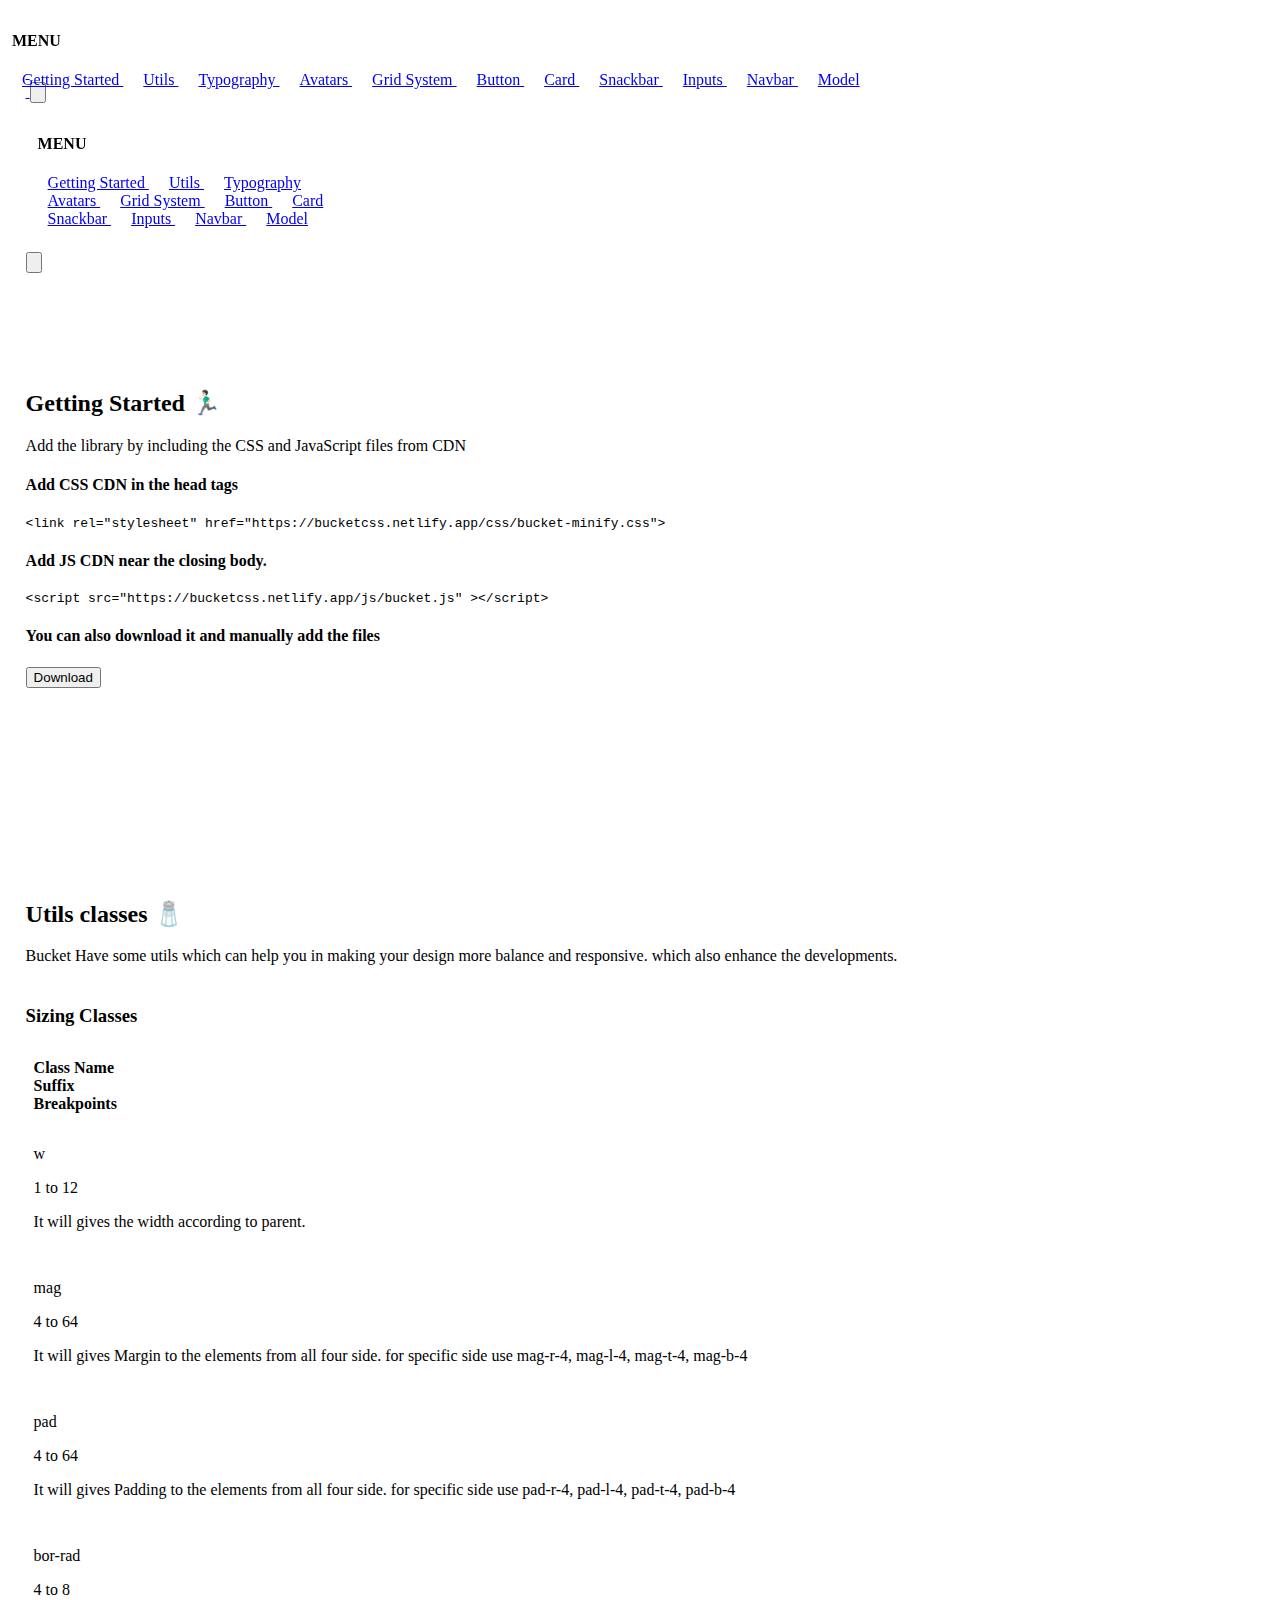
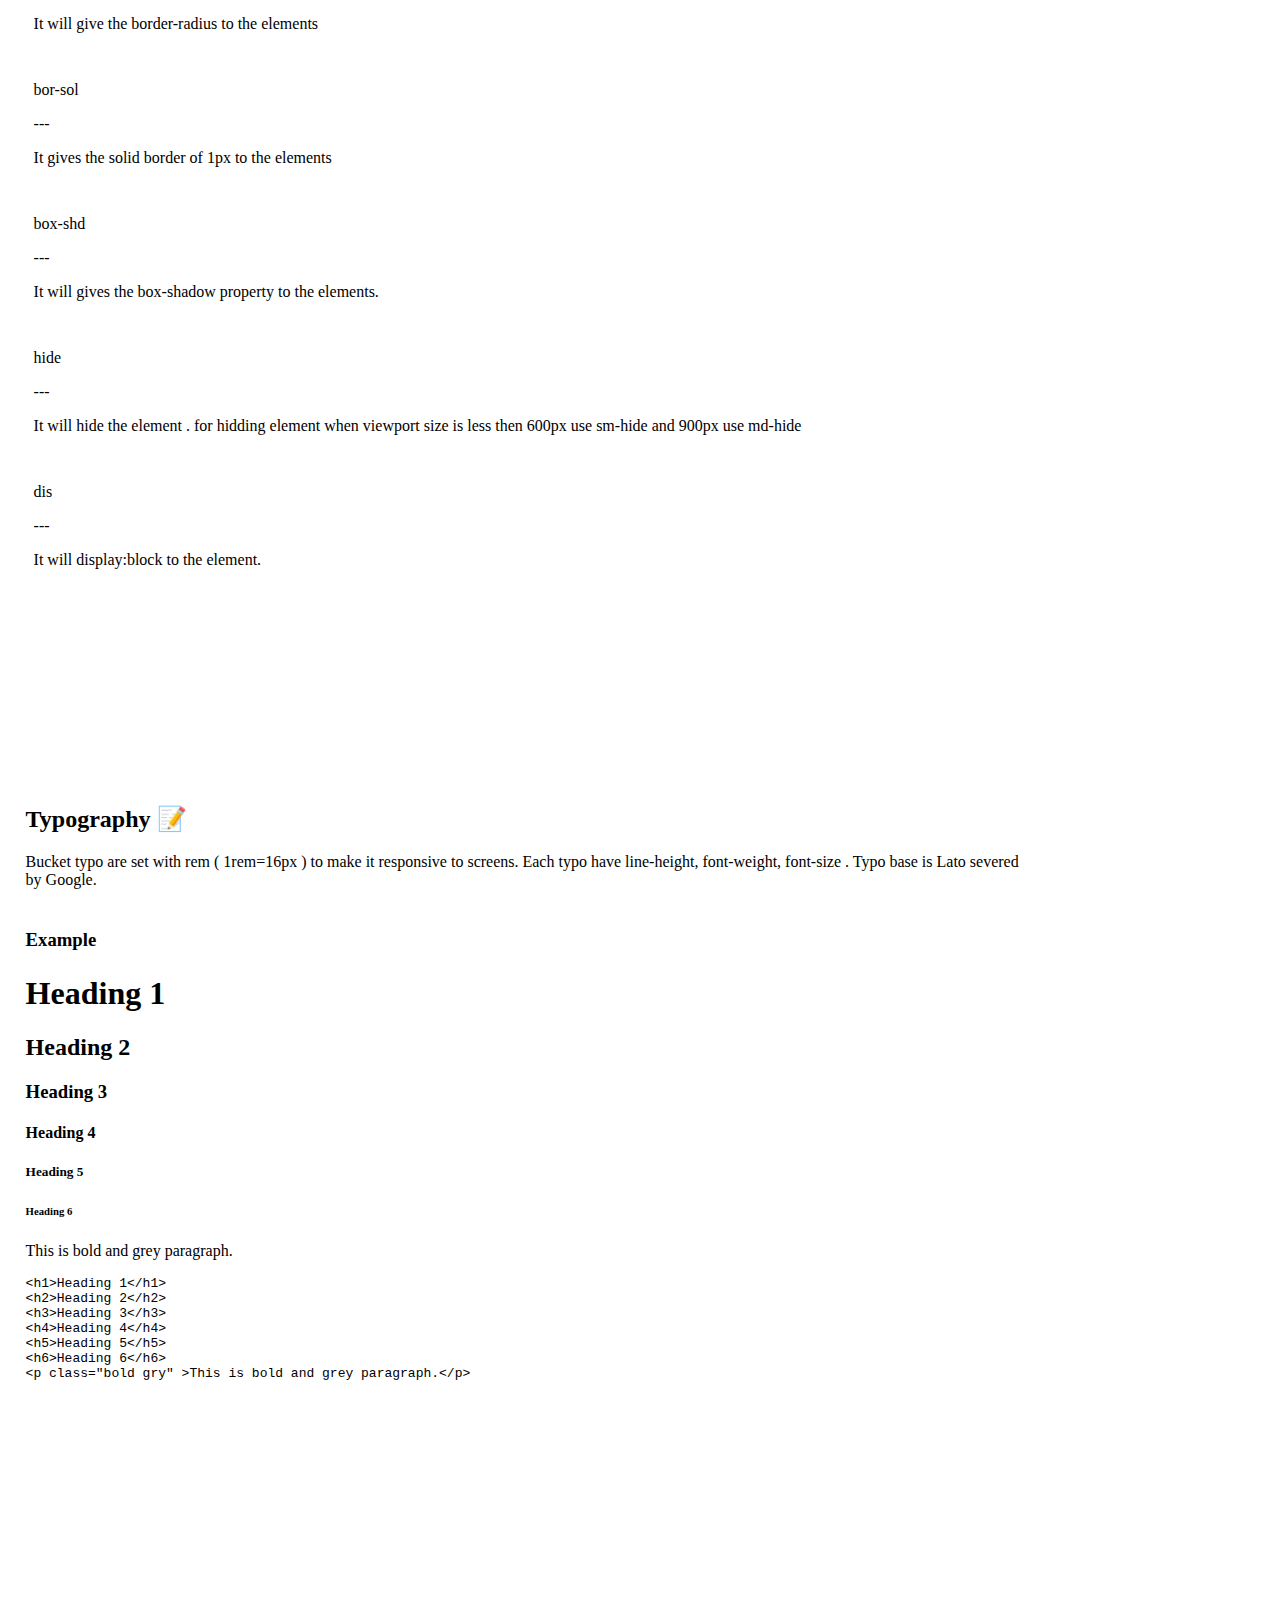
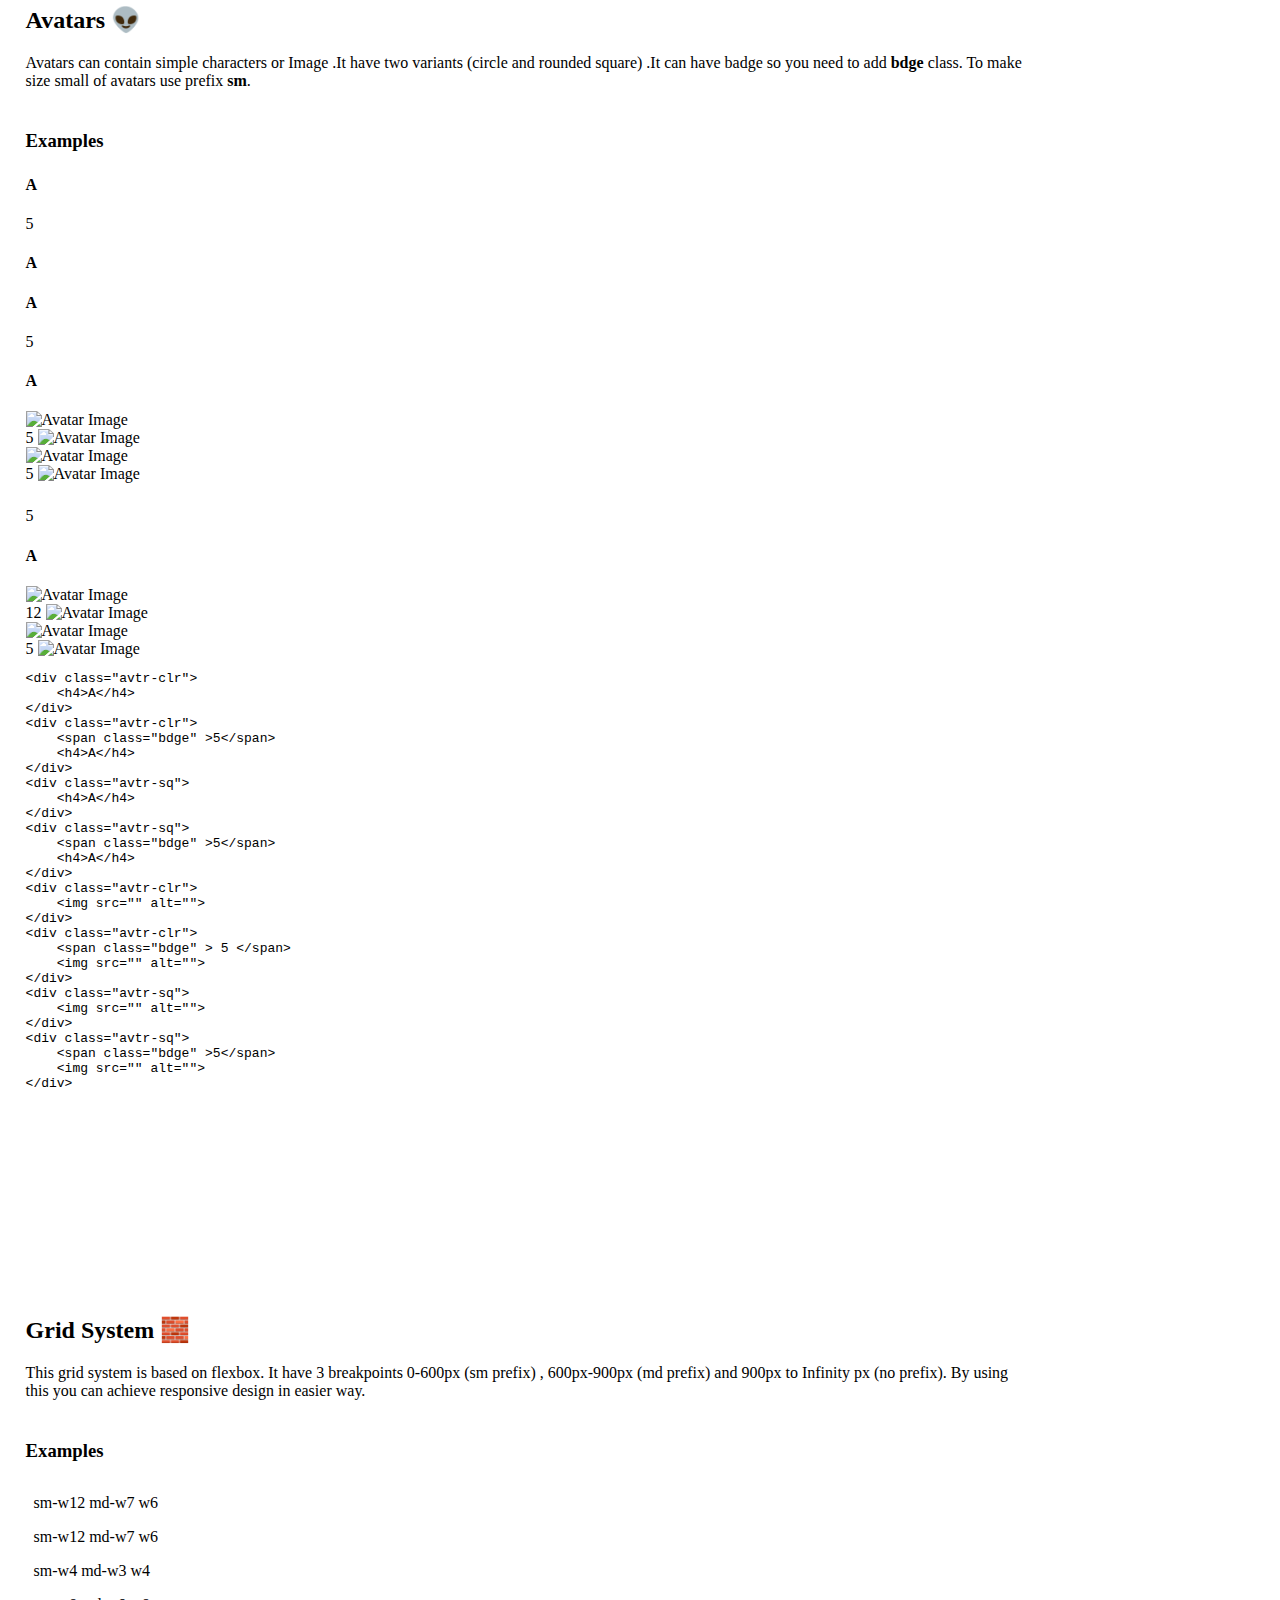
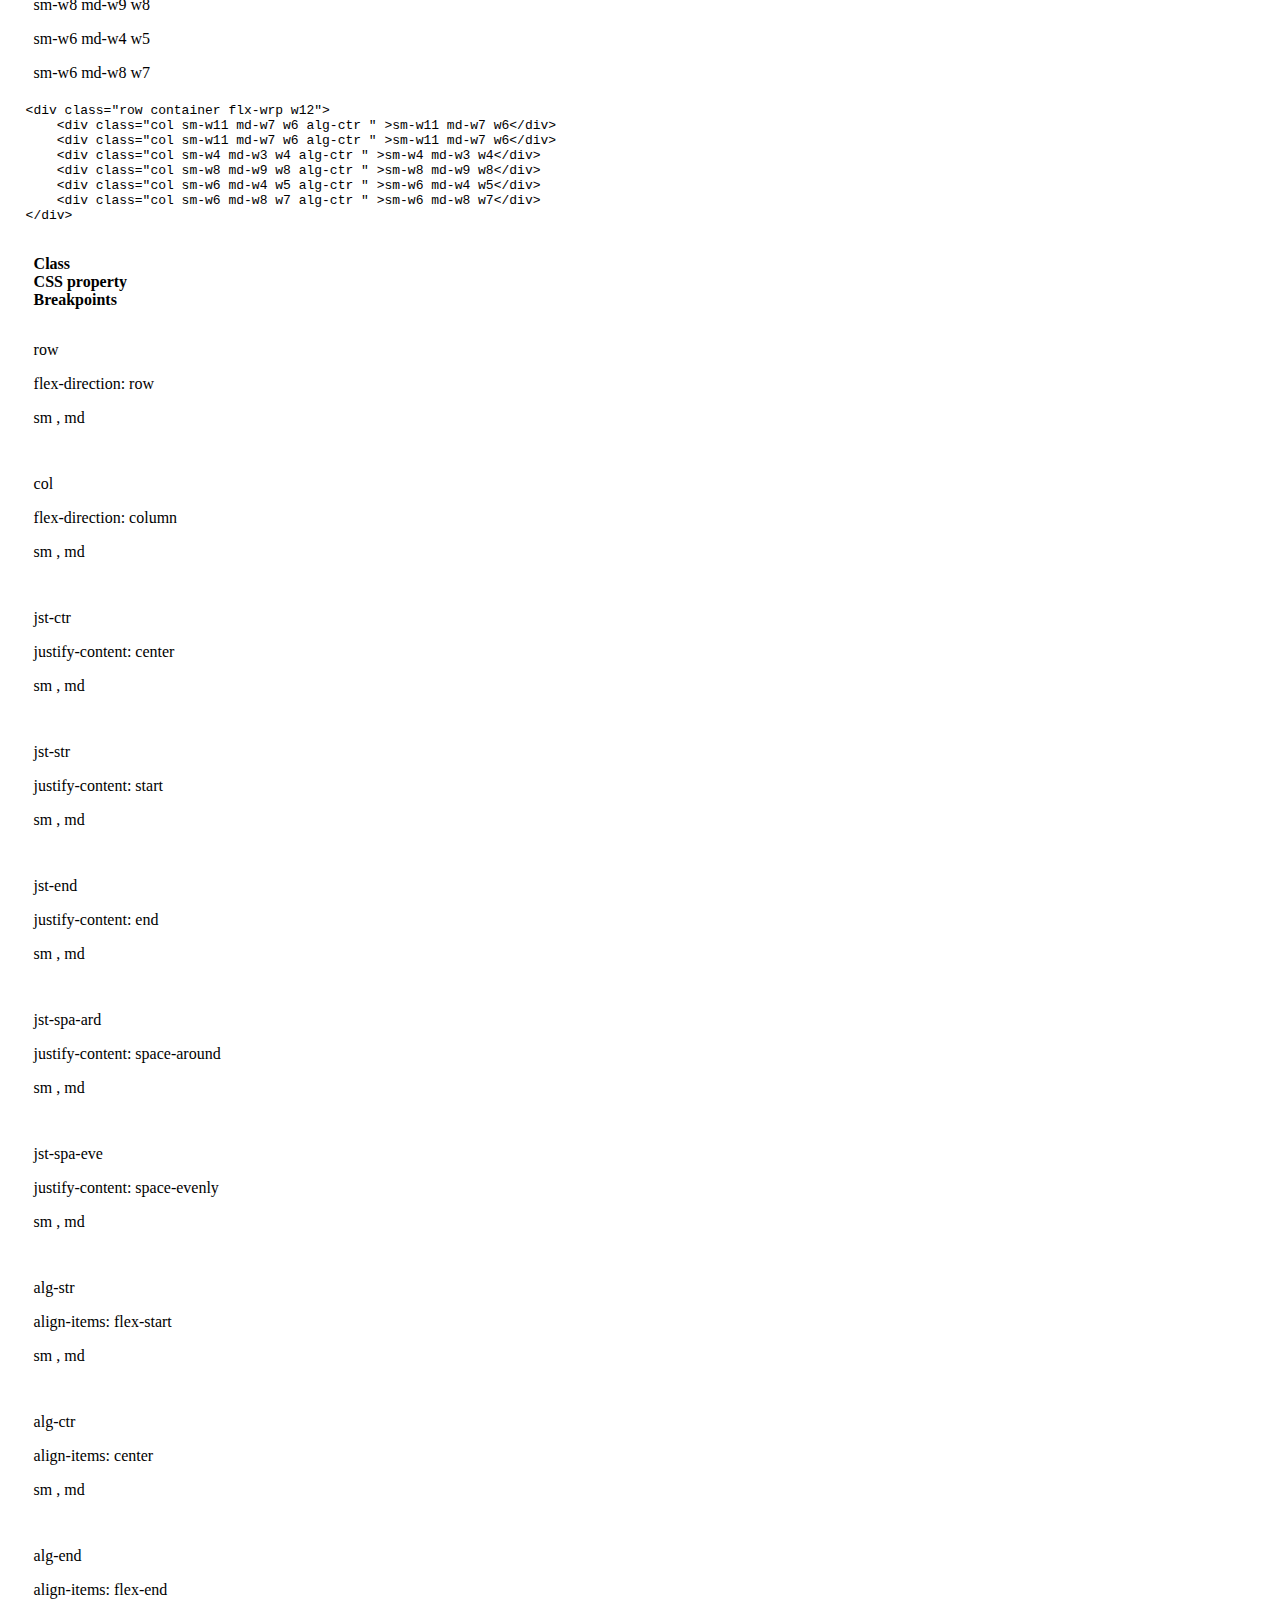
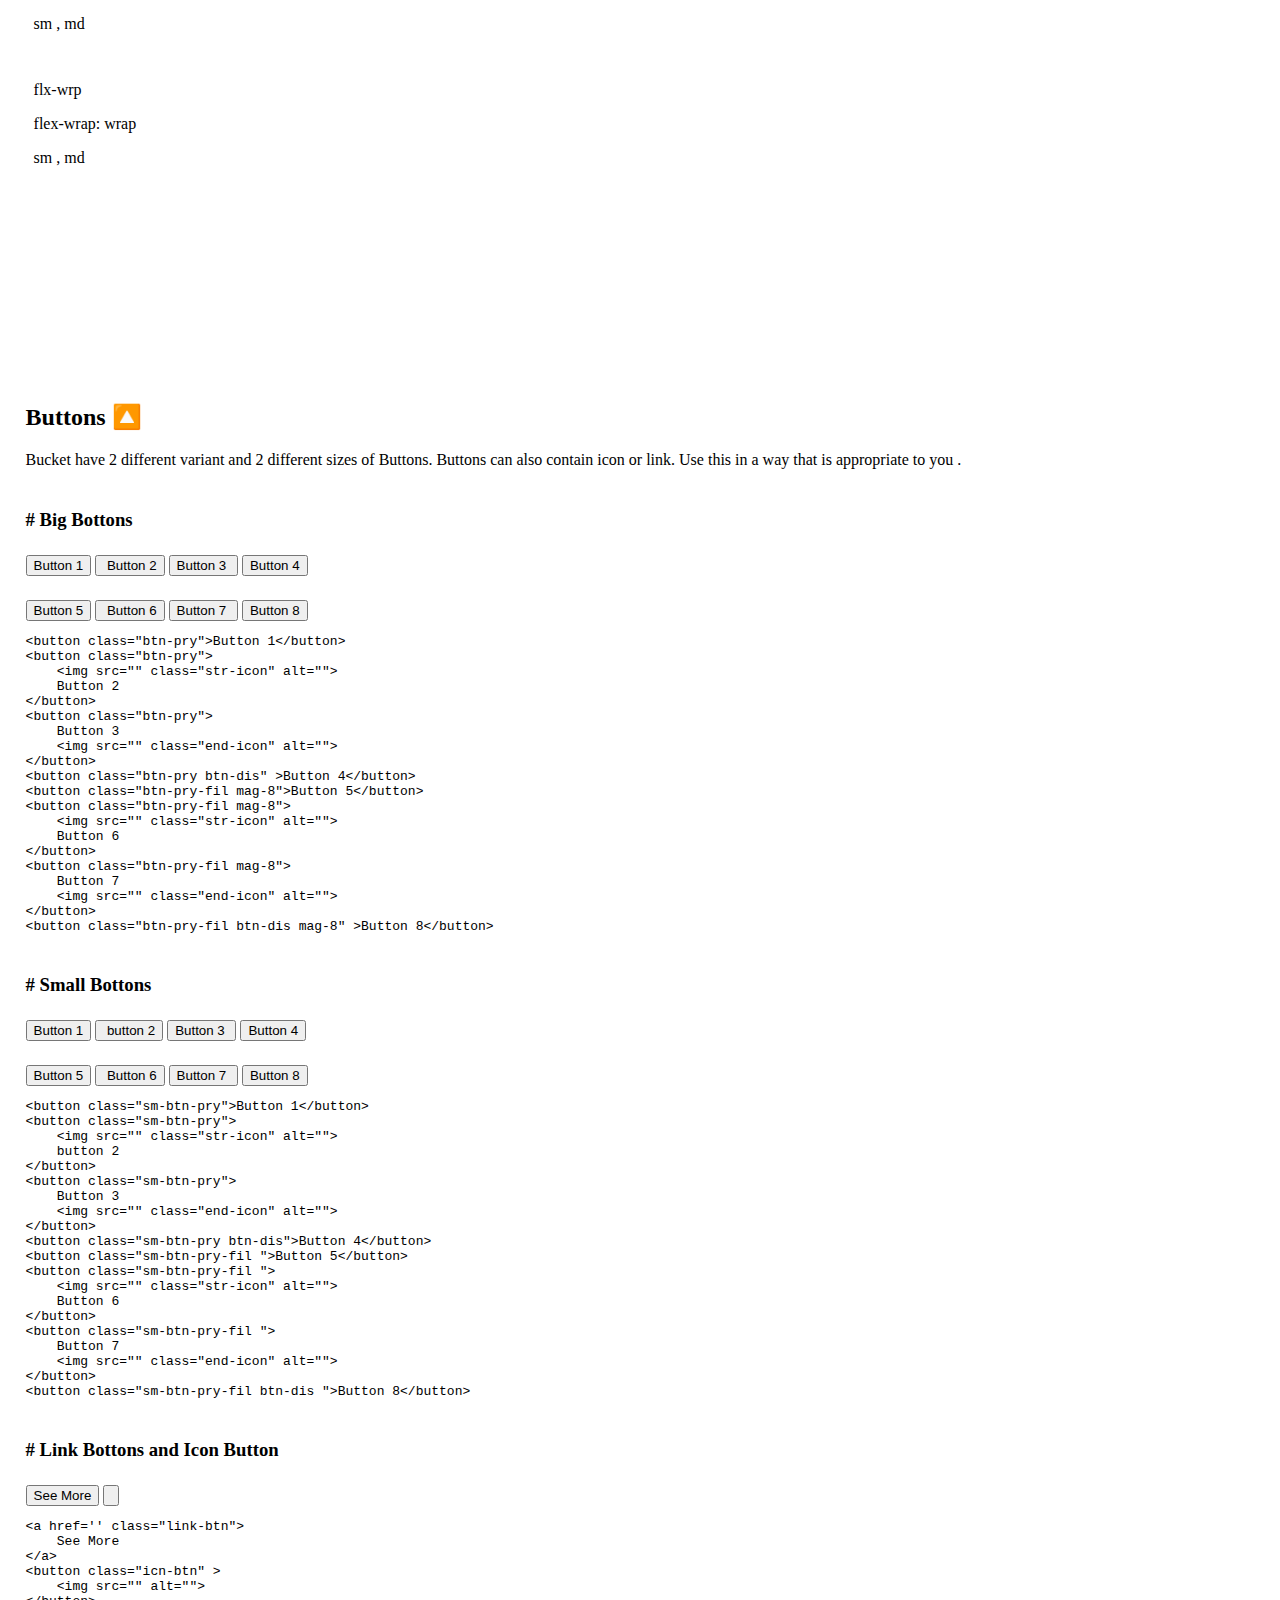
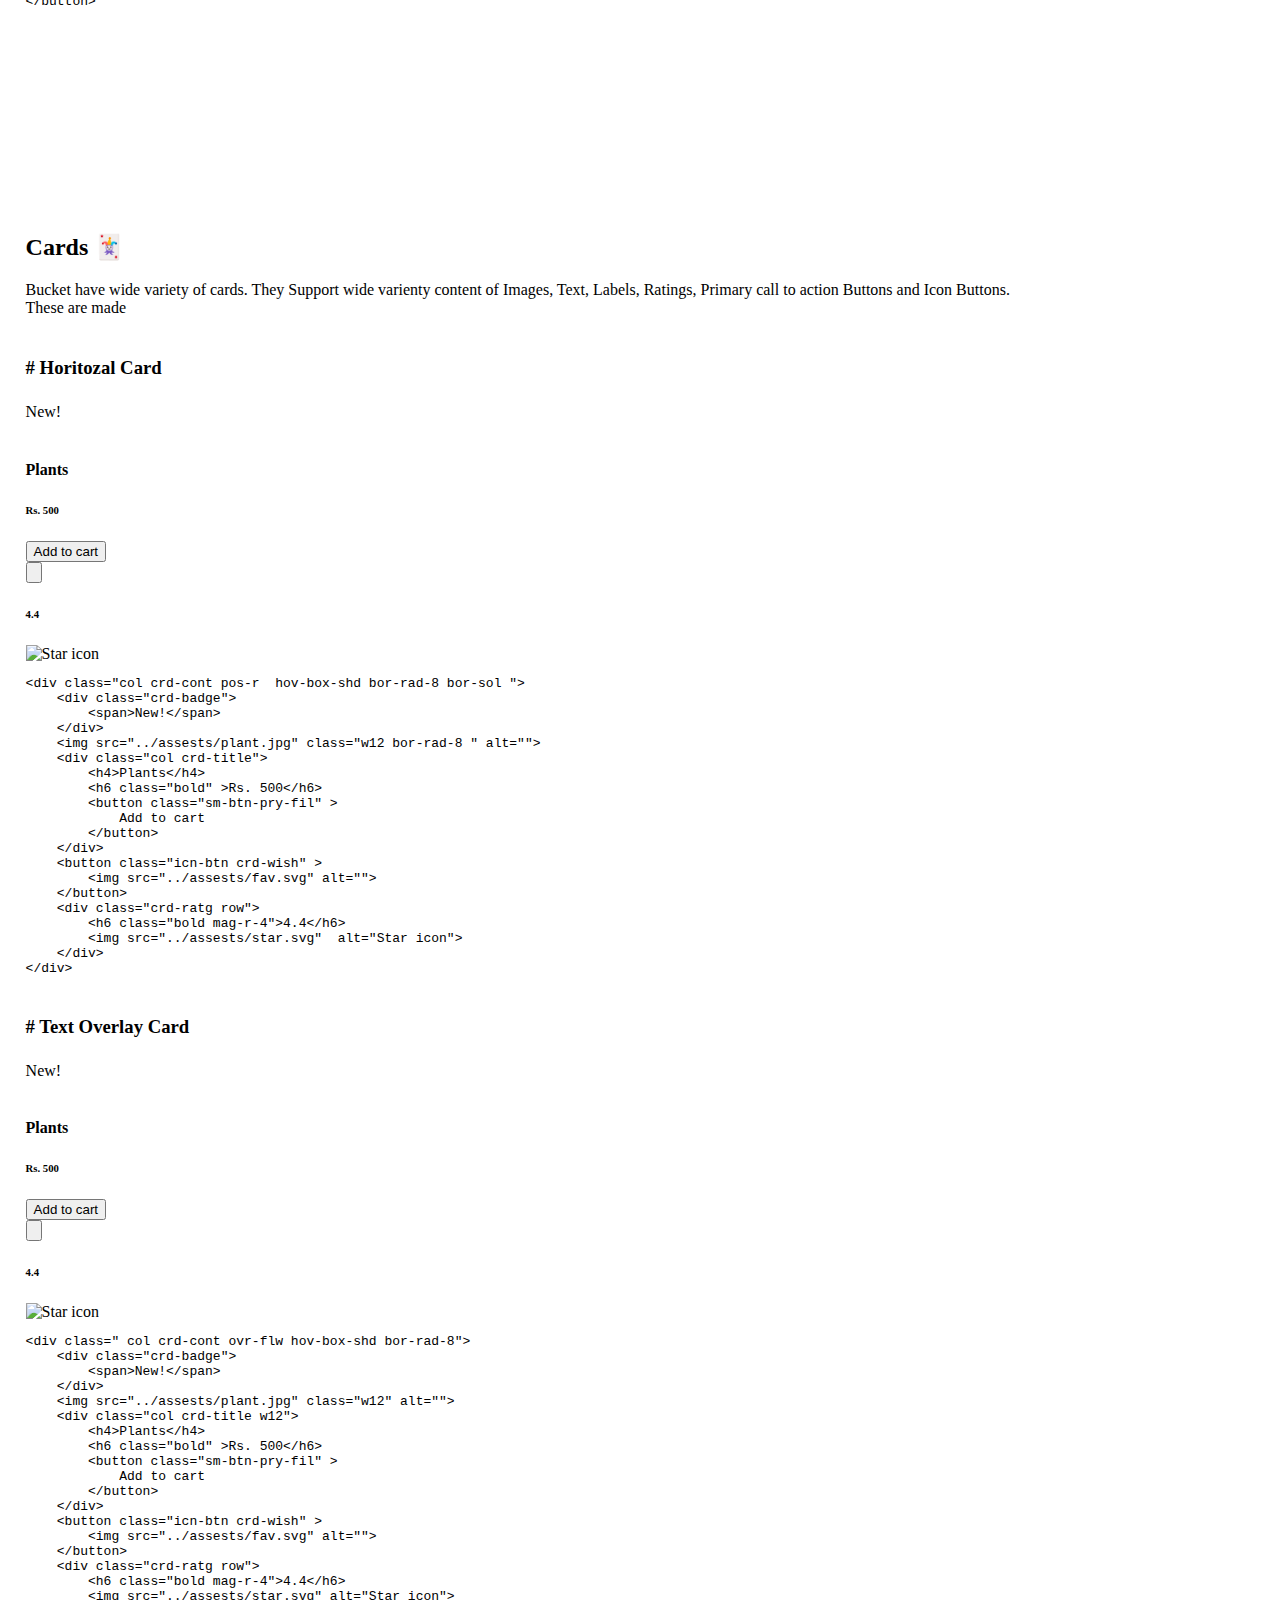
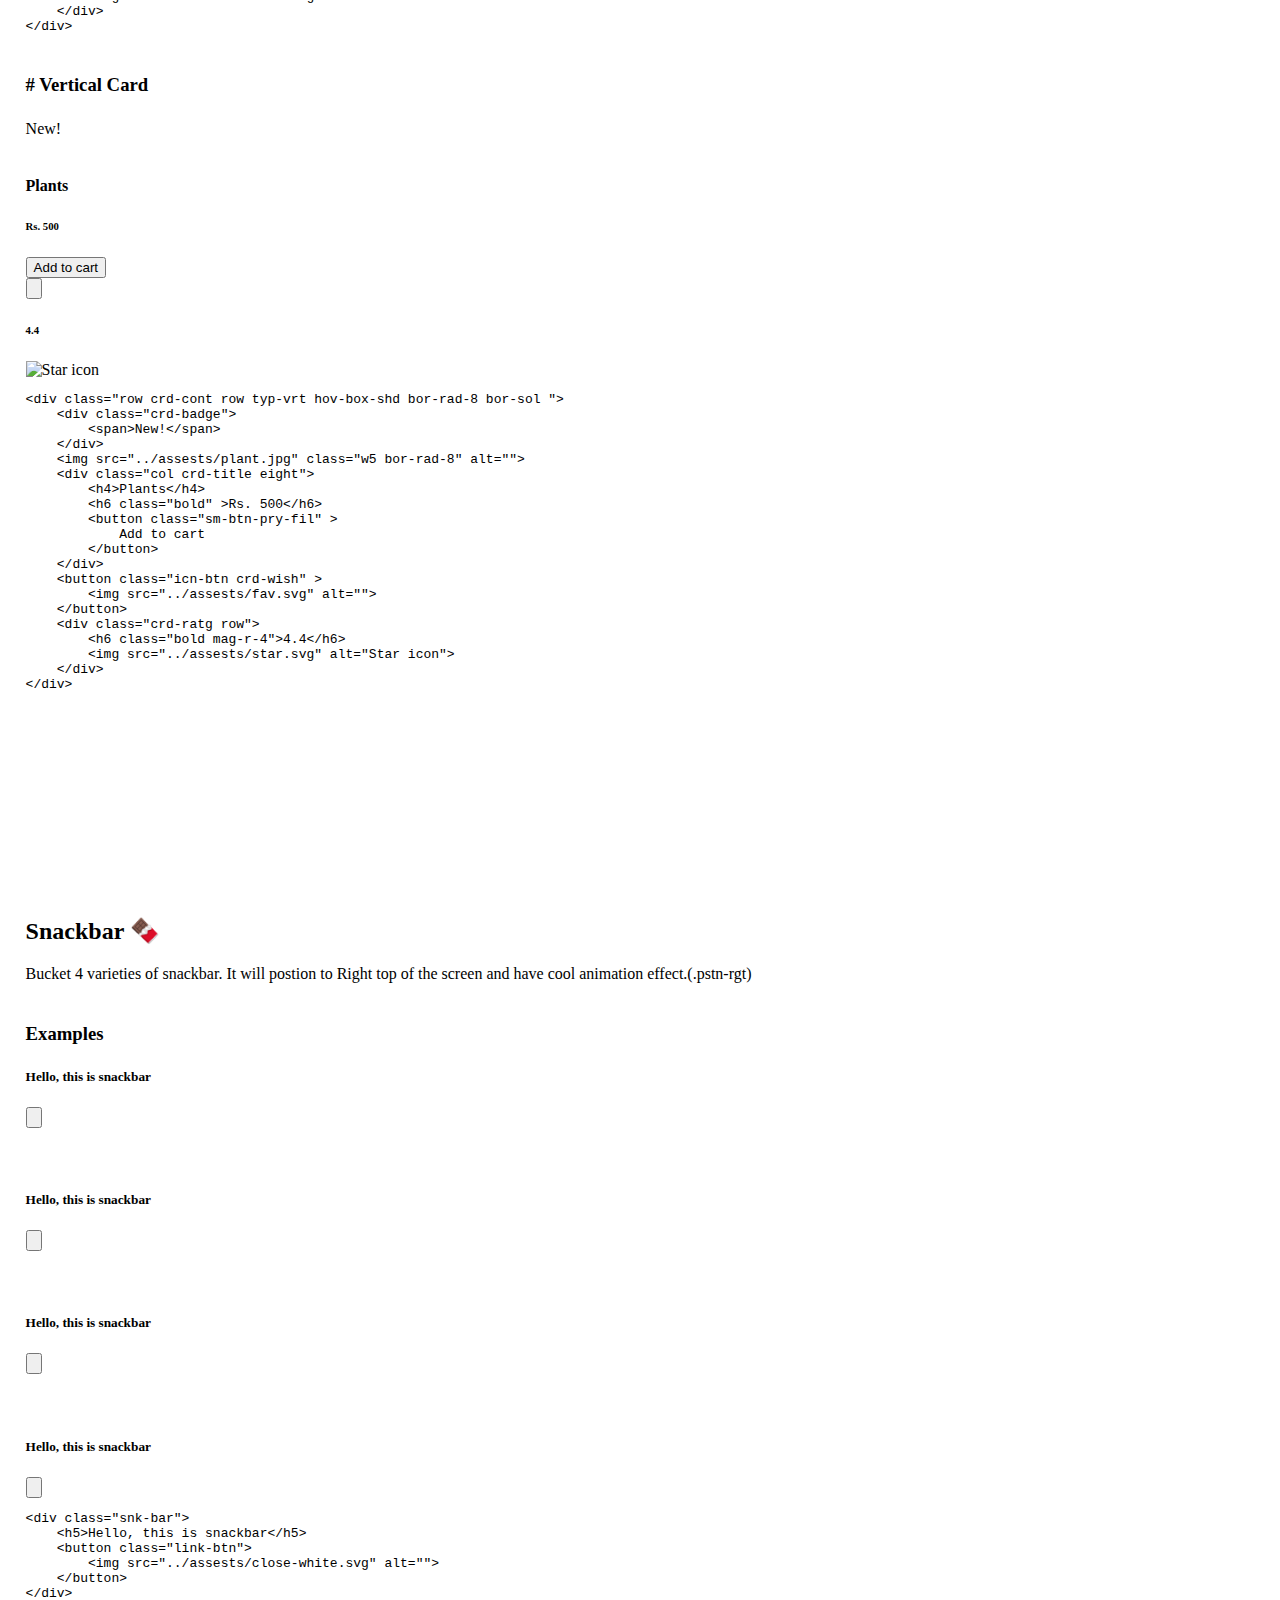
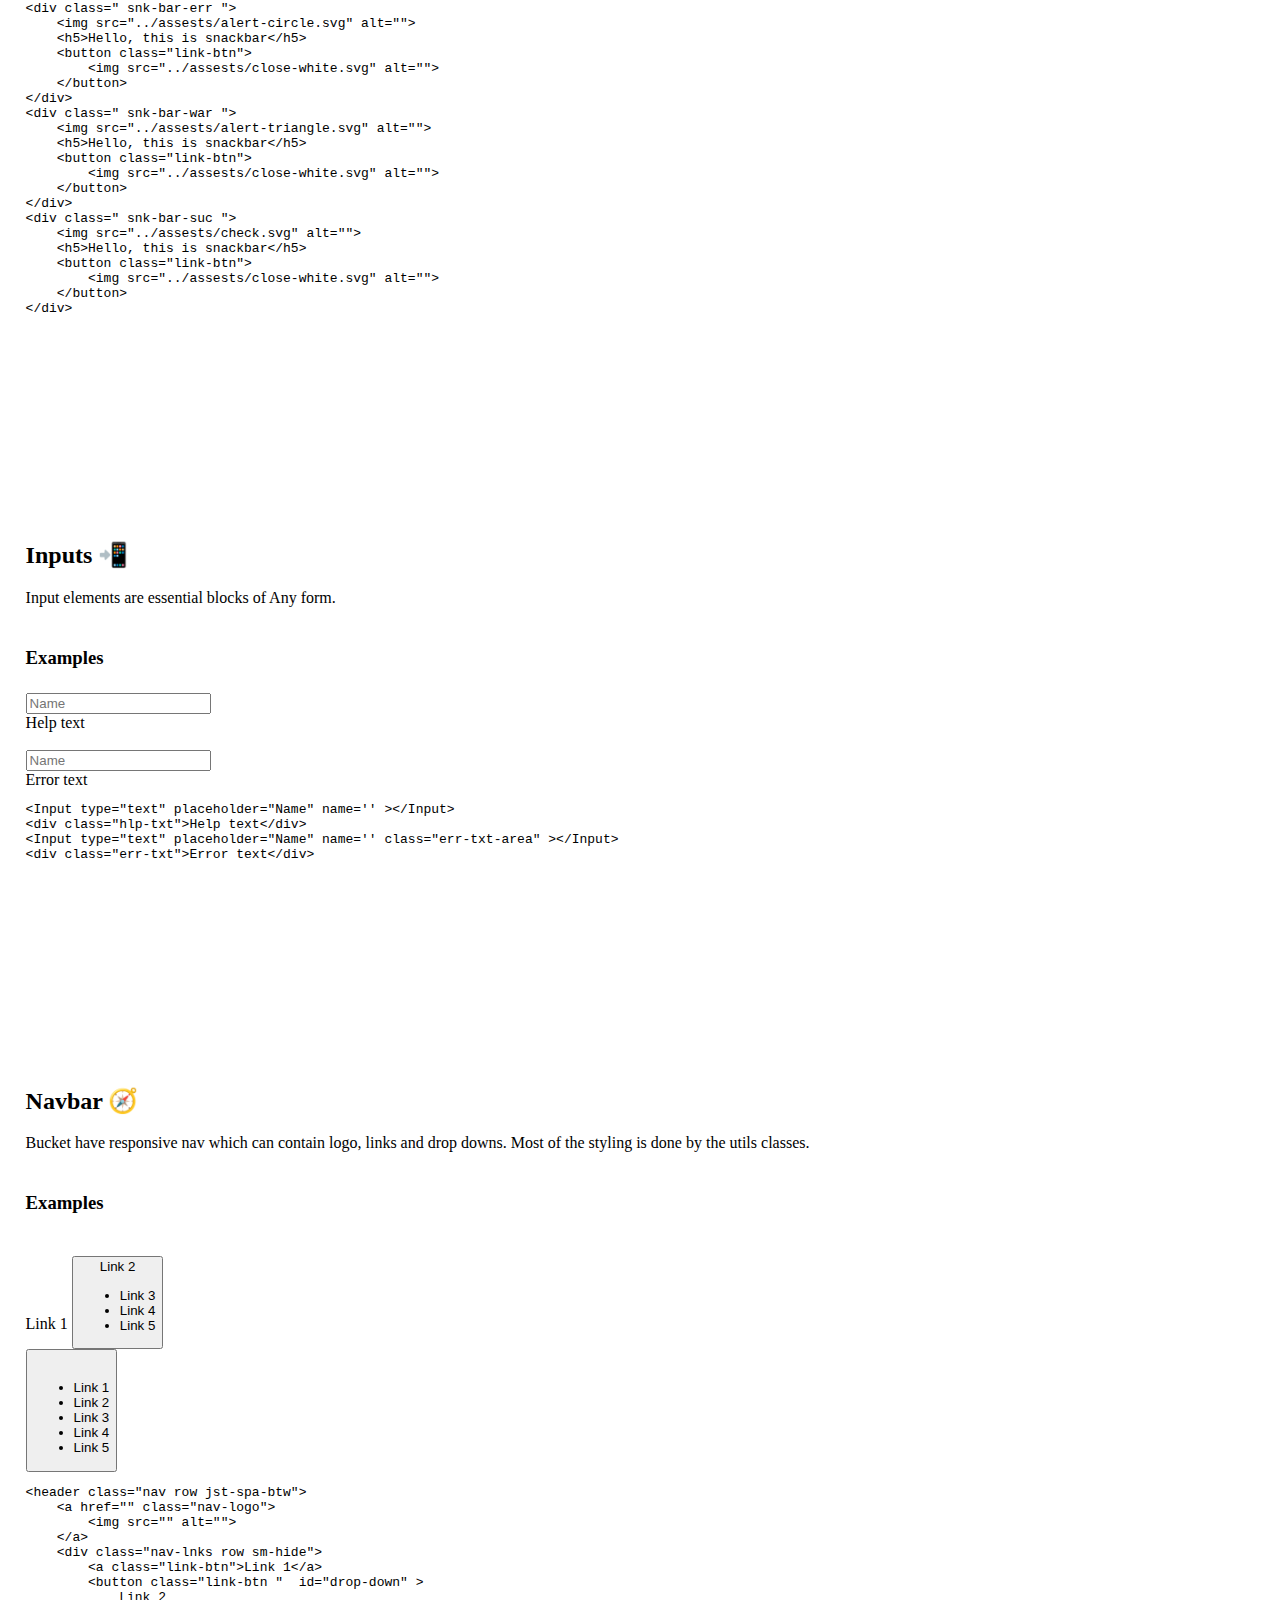
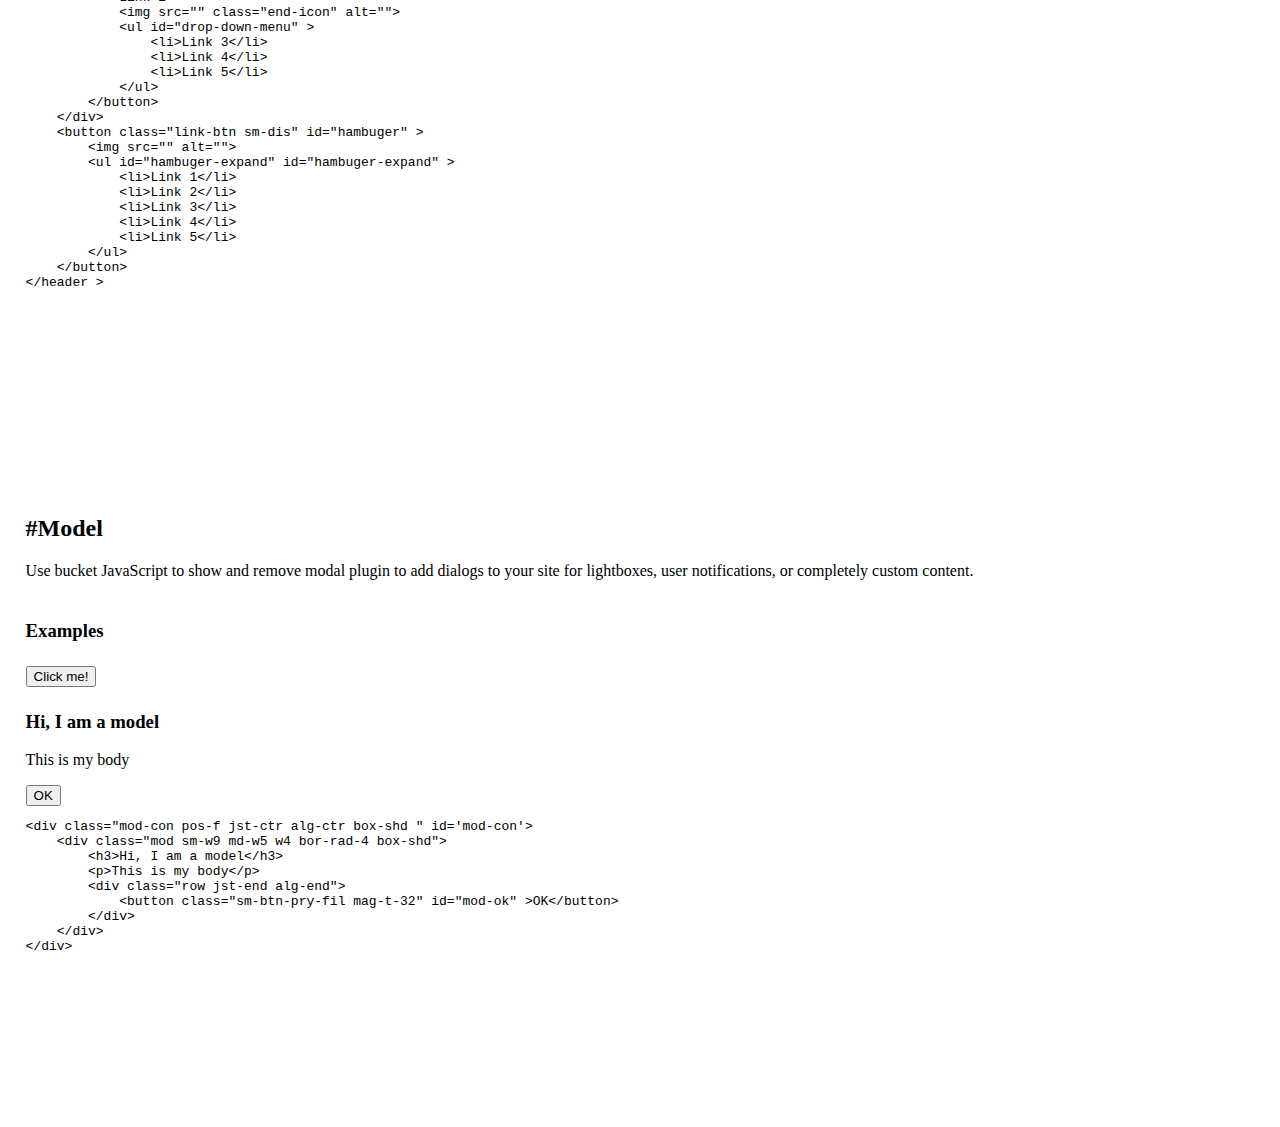
==== documentation/index.html @ 5737fb3f "resolve ui issues" ====
<!DOCTYPE html>
<html lang="en">
<head>
    <meta charset="UTF-8">
    <meta http-equiv="X-UA-Compatible" content="IE=edge">
    <meta name="viewport" content="width=device-width, initial-scale=1.0">
    <title>Bucket CSS | Document</title>
    <link rel="preconnect" href="https://fonts.gstatic.com">
    <link href="https://fonts.googleapis.com/css2?family=Lato:wght@300;400;700&display=swap" rel="stylesheet">
    <link rel="shortcut icon" href="../assests/favicon.svg" type="image/x-icon">
    <link rel="stylesheet" href="../css/prism.css">
    <link rel="stylesheet" href="../css/bucket.css">
    <link rel="stylesheet" href="../css/main.css">
    <meta name="color-scheme" content="dark light">

</head>
<body class="row jst-str">
    <div class=" header w12 pos-f-t row jst-spa-btw pad-16">
        <div>
            <a href="../index.html">
                <img src="../assests/bucket-logo.svg" class="md-hide" alt="">
                <img src="../assests/favicon.svg" class="md-dis" alt="">
            </a>
        </div>
        <div class="row">
            <a href="https://github.com/GagandeepSingh0115/bucket.css" target="_blank" class="link-btn mag-r-8 "  >
                <img src="../assests/github.svg" alt="">
            </a>
            <button class="link-btn" id='theme-toggle'>
                <img src="../assests/moon.svg" id='toogle-img' alt="">
            </button>
        </div>
    </div>
    <div class="pos-f-r row">
    </div>
    <div class="pos-f-l">
    </div>
    <nav class="col md-hide" >
        <h4>MENU</h4>
        <a href="#gettingstarted" class="options bor-rad-4">
            Getting Started
        </a>
        <a href="#utils" class="options bor-rad-4">
            Utils
        </a>
        <a href="#typography" class="options bor-rad-4">
            Typography
        </a>
        <a href="#avatars" class="options bor-rad-4">
            Avatars
        </a>
        <a href="#grids" class="options bor-rad-4">
            Grid System
        </a>
        <a href="#buttons" class="options bor-rad-4">
            Button
        </a>
        <a href="#cards" class="options bor-rad-4">
            Card
        </a>
        <a href="#snackbars" class="options bor-rad-4">
            Snackbar
        </a>
        <a href="#inputs" class="options bor-rad-4">
            Inputs
        </a>
        <a href="#navbar" class="options bor-rad-4">
            Navbar
        </a>
        <a href="#model" class="options bor-rad-4">
            Model
        </a>
    </nav>
    <nav class="col mob-men hide" id='mob-nav'>
        <h4>MENU</h4>
        <a href="#gettingstarted" class="mob-options bor-rad-4" onclick="removeMoblieMenu()" >
            Getting Started
        </a>
        <a href="#utils" class="mob-options bor-rad-4" onclick="removeMoblieMenu()" >
            Utils
        </a>
        <a href="#typography" class="mob-options bor-rad-4" onclick="removeMoblieMenu()" >
            Typography
        </a>
        <a href="#avatars" class="mob-options bor-rad-4" onclick="removeMoblieMenu()" >
            Avatars
        </a>
        <a href="#grids" class="mob-options bor-rad-4" onclick="removeMoblieMenu()" >
            Grid System
        </a>
        <a href="#buttons" class="mob-options bor-rad-4" onclick="removeMoblieMenu()" >
            Button
        </a>
        <a href="#cards" class="mob-options bor-rad-4" onclick="removeMoblieMenu()" >
            Card
        </a>
        <a href="#snackbars" class="mob-options bor-rad-4" onclick="removeMoblieMenu()">
            Snackbar
        </a>
        <a href="#inputs" class="mob-options bor-rad-4"  onclick="removeMoblieMenu()" >
            Inputs
        </a>
        <a href="#navbar" class="mob-options bor-rad-4"  onclick="removeMoblieMenu()" >
            Navbar
        </a>
        <a href="#model" class="mob-options bor-rad-4"  onclick="removeMoblieMenu()" >
            Model
        </a>
    </nav>
<main class="md-w12">
    <button class="btn-flt box-shd hide md-dis" id='show-menu'  >
        <img src="../assests/menu.svg" id="ham-icon" alt="">
    </button>

    <section id="gettingstarted">
        <h2 class="is_active">Getting Started 🏃🏻‍♂️</h2>
        <p>Add the library by including the CSS and JavaScript files from CDN</p>
        <h4 class="bold mag-t-64">Add CSS CDN in the head tags</h4>
        <pre ><code class="language-markup">&lt;link rel=&quot;stylesheet&quot; href=&quot;https://bucketcss.netlify.app/css/bucket-minify.css&quot;&gt;</code></pre>
        <h4  class="bold mag-t-64" >Add JS CDN near the closing body.</h4>
        <pre ><code class="language-markup">&lt;script src=&quot;https://bucketcss.netlify.app/js/bucket.js&quot; &gt;&lt;/script&gt;</code></pre>

        <h4 class=" bold mag-t-64">You can also download it and manually add the files</h3>
        <a href="../bucket.css.rar" download>
            <button class="btn-pry-fil mag-t-16 ">Download</button>
        </a>
    </section>

    <section id="utils" >
        <h2 class="is_active" >Utils classes 🧂</h2>
        <p>Bucket Have some utils which can help you in making your design more balance and responsive. which also enhance the developments.</p>
        <h3>Sizing Classes</h3>
        <div class="row flx-wrp">
            <div class="row w12 table-header">
                <div class="col alg-str w3">
                    <b>Class Name</b>
                </div>
                <div class="col alg-str w5">
                    <b>Suffix</b>
                </div>
                <div class="col alg-str w4">
                    <b>Breakpoints</b>
                </div>
            </div>
            <div class="row w12 table-header">
                <div class="col alg-str w3">
                    <p>w</p>
                </div>
                <div class="col alg-str w5">
                    <p>1 to 12</p>
                </div>
                <div class="col alg-str w4">
                    <p>It will gives the width according to parent.</p>
                </div>
            </div>
            <div class="row w12 table-header">
                <div class="col alg-str w3">
                    <p>mag</p>
                </div>
                <div class="col alg-str w5">
                    <p>4 to 64</p>
                </div>
                <div class="col alg-str w4">
                    <p>It will gives Margin to the elements from all four side. for specific side use mag-r-4, mag-l-4, mag-t-4, mag-b-4</p>
                </div>
            </div>
            <div class="row w12 table-header">
                <div class="col alg-str w3">
                    <p>pad</p>
                </div>
                <div class="col alg-str w5">
                    <p>4 to 64</p>
                </div>
                <div class="col alg-str w4">
                    <p>It will gives Padding to the elements from all four side. for specific side use pad-r-4, pad-l-4, pad-t-4, pad-b-4</p>
                </div>
            </div>
            <div class="row w12 table-header">
                <div class="col alg-str w3">
                    <p>bor-rad</p>
                </div>
                <div class="col alg-str w5">
                    <p>4 to 8</p>
                </div>
                <div class="col alg-str w4">
                    <p>It will give the border-radius to the elements</p>
                </div>
            </div>
            <div class="row w12 table-header">
                <div class="col alg-str w3">
                    <p>bor-sol</p>
                </div>
                <div class="col alg-str w5">
                    <p>---</p>
                </div>
                <div class="col alg-str w4">
                    <p>It gives the solid border of 1px to the elements</p>
                </div>
            </div>
            <div class="row w12 table-header">
                <div class="col alg-str w3">
                    <p>box-shd</p>
                </div>
                <div class="col alg-str w5">
                    <p>---</p>
                </div>
                <div class="col alg-str w4">
                    <p>It will gives the box-shadow property to the elements.</p>
                </div>
            </div>
            <div class="row w12 table-header">
                <div class="col alg-str w3">
                    <p>hide</p>
                </div>
                <div class="col alg-str w5">
                    <p>---</p>
                </div>
                <div class="col alg-str w4">
                    <p>It will hide the element . for hidding element when viewport size is less then 600px use sm-hide and 900px use md-hide</p>
                </div>
            </div>
            <div class="row w12 table-header">
                <div class="col alg-str w3">
                    <p>dis</p>
                </div>
                <div class="col alg-str w5">
                    <p>---</p>
                </div>
                <div class="col alg-str w4">
                    <p>It will display:block to the element.</p>
                </div>
            </div>
        </div>
    </section>
    <section id="typography" >
        <h2 class="is_active" >Typography 📝</h2>
        <p>Bucket typo are set with rem ( 1rem=16px ) to make it responsive to screens. Each typo have line-height, font-weight, font-size . Typo base is Lato severed by Google. </p>
        <h3>Example</h3>
        <div>
            <h1>Heading 1</h1>
            <h2>Heading 2</h2>
            <h3>Heading 3</h3>
            <h4>Heading 4</h4>
            <h5>Heading 5</h5>
            <h6>Heading 6</h6>
            <p class="bold gry" >This is bold and grey paragraph.</p>
<pre ><code class="language-markup">&lt;h1&gt;Heading 1&lt;/h1&gt;
&lt;h2&gt;Heading 2&lt;/h2&gt;
&lt;h3&gt;Heading 3&lt;/h3&gt;
&lt;h4&gt;Heading 4&lt;/h4&gt;
&lt;h5&gt;Heading 5&lt;/h5&gt;
&lt;h6&gt;Heading 6&lt;/h6&gt;
&lt;p class=&quot;bold gry&quot; &gt;This is bold and grey paragraph.&lt;/p&gt;</code></pre>
        </div>
    </section>

    <section id="avatars" >
        <h2 class="bold is_active" >Avatars 👽</h2>
        <p>Avatars can contain simple characters or Image .It have two variants (circle and rounded square) .It can have badge so you need to add <b>bdge</b> class. To make size small of avatars use prefix <b>sm</b>.</p>
        <h3 class="bold" >Examples</h3>
        <div class="row">
            <div class="avtr-clr">
                <h4>A</h4>
            </div>
            <div class="avtr-clr">
                <span class="bdge" >5</span>
                <h4>A</h4>
            </div>
            <div class="avtr-sq">
                <h4>A</h4>
            </div>
            <div class="avtr-sq">
                <span class="bdge" >5</span>
                <h4>A</h4>
            </div>
            <div class="avtr-clr">
                <img src="../assests/user.jpg" alt="Avatar Image">
            </div>
            <div class="avtr-clr">
                <span class="bdge" > 5 </span>
                <img src="../assests/user.jpg" alt="Avatar Image">
            </div>
            <div class="avtr-sq">
                <img src="../assests/user.jpg" alt="Avatar Image">
            </div>
            <div class="avtr-sq">
                <span class="bdge" >5</span>
                <img src="../assests/user.jpg" alt="Avatar Image">
            </div>
        </div>
        <div class="row">
            <div class="sm-avtr-clr">
                <span class="bdge" >5</span>
                <h4>A</h4>
            </div>
            <div class="sm-avtr-clr">
                <img src="../assests/user.jpg" alt="Avatar Image">
            </div>
            <div class="sm-avtr-clr mag-r-8">
                <span class="bdge" >12</span>
                <img src="../assests/user.jpg" alt="Avatar Image">
            </div>
            <div class="sm-avtr-sq ">
                <img src="../assests/user.jpg" alt="Avatar Image">
            </div>
            <div class="sm-avtr-sq">
                <span class="bdge" >5</span>
                <img src="../assests/user.jpg" alt="Avatar Image">
            </div>
        </div>
<pre ><code class="language-markup">&lt;div class=&quot;avtr-clr&quot;&gt;
    &lt;h4&gt;A&lt;/h4&gt;
&lt;/div&gt;
&lt;div class=&quot;avtr-clr&quot;&gt;
    &lt;span class=&quot;bdge&quot; &gt;5&lt;/span&gt;
    &lt;h4&gt;A&lt;/h4&gt;
&lt;/div&gt;
&lt;div class=&quot;avtr-sq&quot;&gt;
    &lt;h4&gt;A&lt;/h4&gt;
&lt;/div&gt;
&lt;div class=&quot;avtr-sq&quot;&gt;
    &lt;span class=&quot;bdge&quot; &gt;5&lt;/span&gt;
    &lt;h4&gt;A&lt;/h4&gt;
&lt;/div&gt;
&lt;div class=&quot;avtr-clr&quot;&gt;
    &lt;img src=&quot;&quot; alt=&quot;&quot;&gt;
&lt;/div&gt;
&lt;div class=&quot;avtr-clr&quot;&gt;
    &lt;span class=&quot;bdge&quot; &gt; 5 &lt;/span&gt;
    &lt;img src=&quot;&quot; alt=&quot;&quot;&gt;
&lt;/div&gt;
&lt;div class=&quot;avtr-sq&quot;&gt;
    &lt;img src=&quot;&quot; alt=&quot;&quot;&gt;
&lt;/div&gt;
&lt;div class=&quot;avtr-sq&quot;&gt;
    &lt;span class=&quot;bdge&quot; &gt;5&lt;/span&gt;
    &lt;img src=&quot;&quot; alt=&quot;&quot;&gt;
&lt;/div&gt;</code></pre>
    </section>

    <section id="grids">
        <h2 class="bold is_active">Grid System 🧱</h2>
        <p >This grid system is based on flexbox. It have 3 breakpoints 0-600px (sm prefix) , 600px-900px (md prefix) and 900px to Infinity px (no prefix). By using this you can achieve responsive design in easier way.</p>
        <h3>Examples</h3>
        <div class="row container flx-wrp w12">
            <div class="col sm-w12 md-w7 w6 alg-ctr item " >sm-w12 md-w7 w6</div>
            <div class="col sm-w12 md-w7 w6 alg-ctr item " >sm-w12 md-w7 w6</div>
            <div class="col sm-w4 md-w3 w4 alg-ctr item " >sm-w4 md-w3 w4</div>
            <div class="col sm-w8 md-w9 w8 alg-ctr item " >sm-w8 md-w9 w8</div>
            <div class="col sm-w6 md-w4 w5 alg-ctr item " >sm-w6 md-w4 w5</div>
            <div class="col sm-w6 md-w8 w7 alg-ctr item " >sm-w6 md-w8 w7</div>
        </div>
        <pre ><code class="language-markup">&lt;div class=&quot;row container flx-wrp w12&quot;&gt;
    &lt;div class=&quot;col sm-w11 md-w7 w6 alg-ctr &quot; &gt;sm-w11 md-w7 w6&lt;/div&gt;
    &lt;div class=&quot;col sm-w11 md-w7 w6 alg-ctr &quot; &gt;sm-w11 md-w7 w6&lt;/div&gt;
    &lt;div class=&quot;col sm-w4 md-w3 w4 alg-ctr &quot; &gt;sm-w4 md-w3 w4&lt;/div&gt;
    &lt;div class=&quot;col sm-w8 md-w9 w8 alg-ctr &quot; &gt;sm-w8 md-w9 w8&lt;/div&gt;
    &lt;div class=&quot;col sm-w6 md-w4 w5 alg-ctr &quot; &gt;sm-w6 md-w4 w5&lt;/div&gt;
    &lt;div class=&quot;col sm-w6 md-w8 w7 alg-ctr &quot; &gt;sm-w6 md-w8 w7&lt;/div&gt;
&lt;/div&gt;</code></pre>
    
        <div class="row flx-wrp">
            <div class="row w12 table-header">
                <div class="col alg-str w3">
                    <b>Class</b>
                </div>
                <div class="col alg-str w5">
                    <b>CSS property</b>
                </div>
                <div class="col alg-str w4">
                    <b>Breakpoints</b>
                </div>
            </div>
            <div class="row w12 table-header">
                <div class="col alg-str w3">
                    <p>row</p>
                </div>
                <div class="col alg-str w5">
                    <p>flex-direction: row</p>
                </div>
                <div class="col alg-str w4">
                    <p>sm , md</p>
                </div>
            </div>
            <div class="row w12 table-header">
                <div class="col alg-str w3">
                    <p>col</p>
                </div>
                <div class="col alg-str w5">
                    <p>flex-direction: column</p>
                </div>
                <div class="col alg-str w4">
                    <p>sm , md</p>
                </div>
            </div>
            <div class="row w12 table-header">
                <div class="col alg-str w3">
                    <p>jst-ctr</p>
                </div>
                <div class="col alg-str w5">
                    <p>justify-content: center</p>
                </div>
                <div class="col alg-str w4">
                    <p>sm , md</p>
                </div>
            </div>
            <div class="row w12 table-header">
                <div class="col alg-str w3">
                    <p>jst-str</p>
                </div>
                <div class="col alg-str w5">
                    <p>justify-content: start</p>
                </div>
                <div class="col alg-str w4">
                    <p>sm , md</p>
                </div>
            </div>
            <div class="row w12 table-header">
                <div class="col alg-str w3">
                    <p>jst-end</p>
                </div>
                <div class="col alg-str w5">
                    <p>justify-content: end</p>
                </div>
                <div class="col alg-str w4">
                    <p>sm , md</p>
                </div>
            </div>
            <div class="row w12 table-header">
                <div class="col alg-str w3">
                    <p>jst-spa-ard</p>
                </div>
                <div class="col alg-str w5">
                    <p>justify-content: space-around</p>
                </div>
                <div class="col alg-str w4">
                    <p>sm , md</p>
                </div>
            </div>
            <div class="row w12 table-header">
                <div class="col alg-str w3">
                    <p>jst-spa-eve</p>
                </div>
                <div class="col alg-str w5">
                    <p>justify-content: space-evenly</p>
                </div>
                <div class="col alg-str w4">
                    <p>sm , md</p>
                </div>
            </div>
            <div class="row w12 table-header">
                <div class="col alg-str w3">
                    <p>alg-str</p>
                </div>
                <div class="col alg-str w5">
                    <p>align-items: flex-start</p>
                </div>
                <div class="col alg-str w4">
                    <p>sm , md</p>
                </div>
            </div>
            <div class="row w12 table-header">
                <div class="col alg-str w3">
                    <p>alg-ctr</p>
                </div>
                <div class="col alg-str w5">
                    <p>align-items: center</p>
                </div>
                <div class="col alg-str w4">
                    <p>sm , md</p>
                </div>
            </div>
            <div class="row w12 table-header">
                <div class="col alg-str w3">
                    <p>alg-end</p>
                </div>
                <div class="col alg-str w5">
                    <p>align-items: flex-end</p>
                </div>
                <div class="col alg-str w4">
                    <p>sm , md</p>
                </div>
            </div>
            <div class="row w12 table-header">
                <div class="col alg-str w3">
                    <p>flx-wrp</p>
                </div>
                <div class="col alg-str w5">
                    <p>flex-wrap: wrap</p>
                </div>
                <div class="col alg-str w4">
                    <p>sm , md</p>
                </div>
            </div>
        </div>
    </section>
    <!-- button -->
    <section id="buttons">
        <h2 class="is_active">Buttons 🔼</h2>
        <p>Bucket have 2 different variant and 2 different sizes of Buttons. Buttons can also contain icon or link. Use this in a way that is appropriate to you .</p>
        <h3># Big Bottons</h3>
        <div class="row flx-wrp ">
            <button class="btn-pry mag-8">Button 1</button>
            <button class="btn-pry mag-8">
                <img src="../assests/check-primary.svg" class="str-icon" alt="">
                Button 2
            </button>
            <button class="btn-pry mag-8">
                Button 3
                <img src="../assests/check-primary.svg" class="end-icon" alt="">
            </button>
            <button class="btn-pry btn-dis mag-8">Button 4</button>
        </div>

        <div class="row flx-wrp">
            <button class="btn-pry-fil mag-8">Button 5</button>
            <button class="btn-pry-fil mag-8">
                <img src="../assests/check_circle_outline_white_24dp.svg" class="str-icon" alt="">
                Button 6
            </button>
            <button class="btn-pry-fil mag-8">
                Button 7
                <img src="../assests/check_circle_outline_white_24dp.svg" class="end-icon" alt="">
            </button>
            <button class="btn-pry-fil btn-dis mag-8" >Button 8</button>
        </div>
        <pre ><code class="language-markup">&lt;button class=&quot;btn-pry&quot;&gt;Button 1&lt;/button&gt;
&lt;button class=&quot;btn-pry&quot;&gt;
    &lt;img src=&quot;&quot; class=&quot;str-icon&quot; alt=&quot;&quot;&gt;
    Button 2
&lt;/button&gt;
&lt;button class=&quot;btn-pry&quot;&gt;
    Button 3
    &lt;img src=&quot;&quot; class=&quot;end-icon&quot; alt=&quot;&quot;&gt;
&lt;/button&gt;
&lt;button class=&quot;btn-pry btn-dis&quot; &gt;Button 4&lt;/button&gt;
&lt;button class=&quot;btn-pry-fil mag-8&quot;&gt;Button 5&lt;/button&gt;
&lt;button class=&quot;btn-pry-fil mag-8&quot;&gt;
    &lt;img src=&quot;&quot; class=&quot;str-icon&quot; alt=&quot;&quot;&gt;
    Button 6
&lt;/button&gt;
&lt;button class=&quot;btn-pry-fil mag-8&quot;&gt;
    Button 7
    &lt;img src=&quot;&quot; class=&quot;end-icon&quot; alt=&quot;&quot;&gt;
&lt;/button&gt;
&lt;button class=&quot;btn-pry-fil btn-dis mag-8&quot; &gt;Button 8&lt;/button&gt;</code></pre>

            <h3># Small Bottons</h3>
            <div class="row w12 flx-wrp">
                <button class="sm-btn-pry mag-8">Button 1</button>
                <button class="sm-btn-pry mag-8">
                    <img src="../assests/check-primary.svg" class="str-icon" alt="">
                    button 2
                </button>
                <button class="sm-btn-pry mag-8">
                    Button 3
                    <img src="../assests/check-primary.svg" class="end-icon" alt="">
                </button>
                <button class="sm-btn-pry btn-dis mag-8">Button 4</button>
            </div>
            <div class="row flx-wrp">
                <button class="sm-btn-pry-fil mag-8">Button 5</button>
                <button class="sm-btn-pry-fil mag-8">
                    <img src="../assests/check_circle_outline_white_24dp.svg" class="str-icon" alt="">
                    Button 6
                </button>
                <button class="sm-btn-pry-fil mag-8">
                    Button 7
                    <img src="../assests/check_circle_outline_white_24dp.svg" class="end-icon" alt="">
                </button>
                <button class="sm-btn-pry-fil btn-dis mag-8">Button 8</button>
            </div>
<pre ><code class="language-markup">&lt;button class=&quot;sm-btn-pry&quot;&gt;Button 1&lt;/button&gt;
&lt;button class=&quot;sm-btn-pry&quot;&gt;
    &lt;img src=&quot;&quot; class=&quot;str-icon&quot; alt=&quot;&quot;&gt;
    button 2
&lt;/button&gt;
&lt;button class=&quot;sm-btn-pry&quot;&gt;
    Button 3
    &lt;img src=&quot;&quot; class=&quot;end-icon&quot; alt=&quot;&quot;&gt;
&lt;/button&gt;
&lt;button class=&quot;sm-btn-pry btn-dis&quot;&gt;Button 4&lt;/button&gt;
&lt;button class=&quot;sm-btn-pry-fil &quot;&gt;Button 5&lt;/button&gt;
&lt;button class=&quot;sm-btn-pry-fil &quot;&gt;
    &lt;img src=&quot;&quot; class=&quot;str-icon&quot; alt=&quot;&quot;&gt;
    Button 6
&lt;/button&gt;
&lt;button class=&quot;sm-btn-pry-fil &quot;&gt;
    Button 7
    &lt;img src=&quot;&quot; class=&quot;end-icon&quot; alt=&quot;&quot;&gt;
&lt;/button&gt;
&lt;button class=&quot;sm-btn-pry-fil btn-dis &quot;&gt;Button 8&lt;/button&gt;</code></pre>
        <h3># Link Bottons and Icon Button</h3>
        <div class="row flx-wrp">
            <button class="link-btn mag-r-8">
                See More
            </button>
            <button class="icn-btn" >
                <img src="../assests/add.svg" alt="">
            </button>
        </div>
<pre ><code class="language-markup">&lt;a href='' class=&quot;link-btn&quot;&gt;
    See More
&lt;/a&gt;
&lt;button class=&quot;icn-btn&quot; &gt;
    &lt;img src=&quot;&quot; alt=&quot;&quot;&gt;
&lt;/button&gt;</code></pre>
    </section>
    <!-- cards -->
    <section id="cards" >
        <h2 class="is_active">Cards 🃏</h2>
        <p>Bucket have wide variety of cards. They Support wide varienty content of Images, Text, Labels, Ratings, Primary call to action Buttons and Icon Buttons. These are made  </p>
        <h3 class="bold"># Horitozal Card</h3>
        <div class="col crd-cont pos-r  hov-box-shd bor-rad-8 bor-sol ">
            <div class="crd-badge">
                <span>New!</span>
            </div>
            <img src="../assests/plant.jpg" class="w12 bor-rad-8 " alt="">
            <div class="col crd-title">
                <h4>Plants</h4>
                <h6 class="bold" >Rs. 500</h6>
                <button class="sm-btn-pry-fil" >
                    Add to cart
                </button>
            </div>
            <button class="icn-btn crd-wish" >
                <img src="../assests/fav.svg" alt="">
            </button>
            <div class="crd-ratg row">
                <h6 class="bold mag-r-4">4.4</h6>
                <img src="../assests/star.svg"  alt="Star icon">
            </div>
        </div>
<pre ><code class="language-markup">&lt;div class=&quot;col crd-cont pos-r  hov-box-shd bor-rad-8 bor-sol &quot;&gt;
    &lt;div class=&quot;crd-badge&quot;&gt;
        &lt;span&gt;New!&lt;/span&gt;
    &lt;/div&gt;
    &lt;img src=&quot;../assests/plant.jpg&quot; class=&quot;w12 bor-rad-8 &quot; alt=&quot;&quot;&gt;
    &lt;div class=&quot;col crd-title&quot;&gt;
        &lt;h4&gt;Plants&lt;/h4&gt;
        &lt;h6 class=&quot;bold&quot; &gt;Rs. 500&lt;/h6&gt;
        &lt;button class=&quot;sm-btn-pry-fil&quot; &gt;
            Add to cart
        &lt;/button&gt;
    &lt;/div&gt;
    &lt;button class=&quot;icn-btn crd-wish&quot; &gt;
        &lt;img src=&quot;../assests/fav.svg&quot; alt=&quot;&quot;&gt;
    &lt;/button&gt;
    &lt;div class=&quot;crd-ratg row&quot;&gt;
        &lt;h6 class=&quot;bold mag-r-4&quot;&gt;4.4&lt;/h6&gt;
        &lt;img src=&quot;../assests/star.svg&quot;  alt=&quot;Star icon&quot;&gt;
    &lt;/div&gt;
&lt;/div&gt;</code></pre>
        <h3 class="bold"># Text Overlay Card</h3>
        <div class=" col crd-cont ovr-flw hov-box-shd bor-rad-8">
            <div class="crd-badge">
                <span>New!</span>
            </div>
            <img src="../assests/plant.jpg" class="w12" alt="">
            <div class="col crd-title w12">
                <h4>Plants</h4>
                <h6 class="bold" >Rs. 500</h6>
                <button class="sm-btn-pry-fil" >
                    Add to cart
                </button>
            </div>
            <button class="icn-btn crd-wish" >
                <img src="../assests/fav.svg" alt="">
            </button>
            <div class="crd-ratg row">
                <h6 class="bold mag-r-4">4.4</h6>
                <img src="../assests/star.svg" alt="Star icon">
            </div>
        </div>
<pre ><code class="language-markup">&lt;div class=&quot; col crd-cont ovr-flw hov-box-shd bor-rad-8&quot;&gt;
    &lt;div class=&quot;crd-badge&quot;&gt;
        &lt;span&gt;New!&lt;/span&gt;
    &lt;/div&gt;
    &lt;img src=&quot;../assests/plant.jpg&quot; class=&quot;w12&quot; alt=&quot;&quot;&gt;
    &lt;div class=&quot;col crd-title w12&quot;&gt;
        &lt;h4&gt;Plants&lt;/h4&gt;
        &lt;h6 class=&quot;bold&quot; &gt;Rs. 500&lt;/h6&gt;
        &lt;button class=&quot;sm-btn-pry-fil&quot; &gt;
            Add to cart
        &lt;/button&gt;
    &lt;/div&gt;
    &lt;button class=&quot;icn-btn crd-wish&quot; &gt;
        &lt;img src=&quot;../assests/fav.svg&quot; alt=&quot;&quot;&gt;
    &lt;/button&gt;
    &lt;div class=&quot;crd-ratg row&quot;&gt;
        &lt;h6 class=&quot;bold mag-r-4&quot;&gt;4.4&lt;/h6&gt;
        &lt;img src=&quot;../assests/star.svg&quot; alt=&quot;Star icon&quot;&gt;
    &lt;/div&gt;
&lt;/div&gt;</code></pre>
        <h3># Vertical Card</h3>
        <div class="row crd-cont row typ-vrt hov-box-shd bor-rad-8 bor-sol ">
            <div class="crd-badge">
                <span>New!</span>
            </div>
            <img src="../assests/plant.jpg" class="w5 bor-rad-8" alt="">
            <div class="col crd-title eight">
                <h4>Plants</h4>
                <h6 class="bold" >Rs. 500</h6>
                <button class="sm-btn-pry-fil" >
                    Add to cart
                </button>
            </div>
            <button class="icn-btn crd-wish" >
                <img src="../assests/fav.svg" alt="">
            </button>
            <div class="crd-ratg row">
                <h6 class="bold mag-r-4">4.4</h6>
                <img src="../assests/star.svg" alt="Star icon">
            </div>
        </div>
<pre ><code class="language-markup">&lt;div class=&quot;row crd-cont row typ-vrt hov-box-shd bor-rad-8 bor-sol &quot;&gt;
    &lt;div class=&quot;crd-badge&quot;&gt;
        &lt;span&gt;New!&lt;/span&gt;
    &lt;/div&gt;
    &lt;img src=&quot;../assests/plant.jpg&quot; class=&quot;w5 bor-rad-8&quot; alt=&quot;&quot;&gt;
    &lt;div class=&quot;col crd-title eight&quot;&gt;
        &lt;h4&gt;Plants&lt;/h4&gt;
        &lt;h6 class=&quot;bold&quot; &gt;Rs. 500&lt;/h6&gt;
        &lt;button class=&quot;sm-btn-pry-fil&quot; &gt;
            Add to cart
        &lt;/button&gt;
    &lt;/div&gt;
    &lt;button class=&quot;icn-btn crd-wish&quot; &gt;
        &lt;img src=&quot;../assests/fav.svg&quot; alt=&quot;&quot;&gt;
    &lt;/button&gt;
    &lt;div class=&quot;crd-ratg row&quot;&gt;
        &lt;h6 class=&quot;bold mag-r-4&quot;&gt;4.4&lt;/h6&gt;
        &lt;img src=&quot;../assests/star.svg&quot; alt=&quot;Star icon&quot;&gt;
    &lt;/div&gt;
&lt;/div&gt;</code></pre>
    </section>
    <section id="snackbars">
        <h2 class="is_active">Snackbar 🍫</h2>
        <p>Bucket 4 varieties of snackbar. It will postion to Right top of the screen and have cool animation effect.(.pstn-rgt)</p>
        <h3>Examples</h3>
        <div class="snk-bar">
            <h5>Hello, this is snackbar</h5>
            <button class="link-btn">
                <img src="../assests/close-white.svg" alt="">
            </button>
        </div>
        <div class="mag-t-8 snk-bar-err ">
            <img src="../assests/alert-circle.svg" alt="">
            <h5>Hello, this is snackbar</h5>
            <button class="link-btn">
                <img src="../assests/close-white.svg" alt="">
            </button>
        </div>
        <div class="mag-t-8 snk-bar-war ">
            <img src="../assests/alert-triangle.svg" alt="">
            <h5>Hello, this is snackbar</h5>
            <button class="link-btn">
                <img src="../assests/close-white.svg" alt="">
            </button>
        </div>
        <div class="mag-t-8 snk-bar-suc ">
            <img src="../assests/check.svg" alt="">
            <h5>Hello, this is snackbar</h5>
            <button class="link-btn">
                <img src="../assests/close-white.svg" alt="">
            </button>
        </div>
<pre ><code class="language-markup">&lt;div class=&quot;snk-bar&quot;&gt;
    &lt;h5&gt;Hello, this is snackbar&lt;/h5&gt;
    &lt;button class=&quot;link-btn&quot;&gt;
        &lt;img src=&quot;../assests/close-white.svg&quot; alt=&quot;&quot;&gt;
    &lt;/button&gt;
&lt;/div&gt;
&lt;div class=&quot; snk-bar-err &quot;&gt;
    &lt;img src=&quot;../assests/alert-circle.svg&quot; alt=&quot;&quot;&gt;
    &lt;h5&gt;Hello, this is snackbar&lt;/h5&gt;
    &lt;button class=&quot;link-btn&quot;&gt;
        &lt;img src=&quot;../assests/close-white.svg&quot; alt=&quot;&quot;&gt;
    &lt;/button&gt;
&lt;/div&gt;
&lt;div class=&quot; snk-bar-war &quot;&gt;
    &lt;img src=&quot;../assests/alert-triangle.svg&quot; alt=&quot;&quot;&gt;
    &lt;h5&gt;Hello, this is snackbar&lt;/h5&gt;
    &lt;button class=&quot;link-btn&quot;&gt;
        &lt;img src=&quot;../assests/close-white.svg&quot; alt=&quot;&quot;&gt;
    &lt;/button&gt;
&lt;/div&gt;
&lt;div class=&quot; snk-bar-suc &quot;&gt;
    &lt;img src=&quot;../assests/check.svg&quot; alt=&quot;&quot;&gt;
    &lt;h5&gt;Hello, this is snackbar&lt;/h5&gt;
    &lt;button class=&quot;link-btn&quot;&gt;
        &lt;img src=&quot;../assests/close-white.svg&quot; alt=&quot;&quot;&gt;
    &lt;/button&gt;
&lt;/div&gt;</code></pre>
    </section>
    <section id="inputs">
        <h2 class="is_active">Inputs 📲</h2>
        <p>Input elements are essential blocks of Any form.</p>
        <h3>Examples</h3>
        <div class="row">
            <form class="col">
                <Input type="text" placeholder="Name" name='' ></Input>
                <div class="hlp-txt">Help text</div>
                <br>
                <Input type="text" placeholder="Name" name='' class="err-txt-area mag-t-16" ></Input>
                <div class="err-txt">Error text</div>
            </form>
        </div>
<pre ><code class="language-markup">&lt;Input type=&quot;text&quot; placeholder=&quot;Name&quot; name='' &gt;&lt;/Input&gt;
&lt;div class=&quot;hlp-txt&quot;&gt;Help text&lt;/div&gt;
&lt;Input type=&quot;text&quot; placeholder=&quot;Name&quot; name='' class=&quot;err-txt-area&quot; &gt;&lt;/Input&gt;
&lt;div class=&quot;err-txt&quot;&gt;Error text&lt;/div&gt;</code></pre>
    </section>
    <section id="navbar">
        <h2 class="is_active">Navbar 🧭</h2>
        <p>Bucket have responsive nav which can contain logo, links and drop downs. Most of the styling is done by the utils classes.</p>
        <h3>Examples</h3>
        <div class="nav row jst-spa-btw">
            <a href="" class="nav-logo">
                <img src="../assests/images.png" alt="">
            </a>
            <div class="nav-lnks row sm-hide">
                <a class="link-btn">Link 1</a>
                <button class="link-btn "  id="drop-down" >Link 2<img src="../assests/chevron-down.svg" class="end-icon" alt="">
                    <ul id="drop-down-menu" >
                        <li>Link 3</li>
                        <li>Link 4</li>
                        <li>Link 5</li>
                    </ul>
                </button>
            </div>
            <button class="link-btn sm-dis" id="hambuger" >
                <img src="../assests/menu.svg" alt="">
                <ul id="hambuger-expand" id="hambuger-expand" >
                    <li>Link 1</li>
                    <li>Link 2</li>
                    <li>Link 3</li>
                    <li>Link 4</li>
                    <li>Link 5</li>
                </ul>
            </button>
        </div>
<pre ><code class="language-markup">&lt;header class=&quot;nav row jst-spa-btw&quot;&gt;
    &lt;a href=&quot;&quot; class=&quot;nav-logo&quot;&gt;
        &lt;img src=&quot;&quot; alt=&quot;&quot;&gt;
    &lt;/a&gt;
    &lt;div class=&quot;nav-lnks row sm-hide&quot;&gt;
        &lt;a class=&quot;link-btn&quot;&gt;Link 1&lt;/a&gt;
        &lt;button class=&quot;link-btn &quot;  id=&quot;drop-down&quot; &gt;
            Link 2
            &lt;img src=&quot;&quot; class=&quot;end-icon&quot; alt=&quot;&quot;&gt;
            &lt;ul id=&quot;drop-down-menu&quot; &gt;
                &lt;li&gt;Link 3&lt;/li&gt;
                &lt;li&gt;Link 4&lt;/li&gt;
                &lt;li&gt;Link 5&lt;/li&gt;
            &lt;/ul&gt;
        &lt;/button&gt;
    &lt;/div&gt;
    &lt;button class=&quot;link-btn sm-dis&quot; id=&quot;hambuger&quot; &gt;
        &lt;img src=&quot;&quot; alt=&quot;&quot;&gt;
        &lt;ul id=&quot;hambuger-expand&quot; id=&quot;hambuger-expand&quot; &gt;
            &lt;li&gt;Link 1&lt;/li&gt;
            &lt;li&gt;Link 2&lt;/li&gt;
            &lt;li&gt;Link 3&lt;/li&gt;
            &lt;li&gt;Link 4&lt;/li&gt;
            &lt;li&gt;Link 5&lt;/li&gt;
        &lt;/ul&gt;
    &lt;/button&gt;
&lt;/header &gt; </code></pre>
    </section>
    <section id="model" >
        <h2 class="is_active">#Model</h2>
        <p>Use bucket JavaScript to show and remove modal plugin to add dialogs to your site for lightboxes, user notifications, or completely custom content.</p>
        <h3>Examples</h3>
        <div>
            <button class="sm-btn-pry-fil" onclick="{openModel()}" >Click me!</button>
        </div>
        <div class="row">
            <div class="mod-con pos-f jst-ctr alg-ctr box-shd " id='mod-con'>
                <div class="mod sm-w9 md-w5 w4 bor-rad-4 box-shd">
                    <h3>Hi, I am a model</h3>
                    <p>This is my body</p>
                    <div class="row jst-end alg-end">
                        <button class="sm-btn-pry-fil mag-t-32" id="mod-ok" >OK</button>
                    </div>
                </div>
            </div>  
        </div>
<pre ><code class="language-markup">&lt;div class=&quot;mod-con pos-f jst-ctr alg-ctr box-shd &quot; id='mod-con'&gt;
    &lt;div class=&quot;mod sm-w9 md-w5 w4 bor-rad-4 box-shd&quot;&gt;
        &lt;h3&gt;Hi, I am a model&lt;/h3&gt;
        &lt;p&gt;This is my body&lt;/p&gt;
        &lt;div class=&quot;row jst-end alg-end&quot;&gt;
            &lt;button class=&quot;sm-btn-pry-fil mag-t-32&quot; id=&quot;mod-ok&quot; &gt;OK&lt;/button&gt;
        &lt;/div&gt;
    &lt;/div&gt;
&lt;/div&gt;  </code></pre>
    </section>
</main>
    <script src="../js/mian.js" ></script>
    <script src="../js/bucket.js" ></script>
    <script src="../js/prism.js" ></script>
    <script src="../js/darkmode.js" ></script>
</body>
</html>
---- css/main.css ----
html {
    scroll-behavior: smooth;
}
body{
    max-width: 1440px;
    margin: auto;
    padding: 5vw 2vw;
}
.bck{
    background: var(--background);
}
section{
    max-width: 1000px;
    padding: 6rem 0;
}
.item{
    padding: .5rem;
    border: 1px solid var(--grey-light);
}
.table-header{
    padding: 0.5rem 0;
    border-bottom: 1px solid var(--grey-light);
}
.table-header > div {
    padding: 0 0 0 8px;
}
nav{
    position: -webkit-sticky;
    position: sticky;
    top: 80px;
    width: 300px;
    height: 100%;
    padding: 16px 48px 24px 12px ;
}
nav a{
    margin-top: 8px;
    padding: 6px 10px ;
}
#mob-nav{
    position: fixed;
    z-index: 100;
    top: 0;
    left: 0;
    height: 100vh;
    width: 100vw;
    background: var(--background);
}
.header{
    background: var(--background) ;
    z-index: 9999;
}
.flt-btn{
    background: #eeeeee;
}
p{
    color : var(--grey-default);
}
section > p{
    margin: 1rem 0 0 0;
}
section > h2{
    font-weight: 700;
    border-bottom: 2px solid var(--grey-light);
}
section > h3{
    font-weight: 700;
    margin:2.5rem 0 0 0;
}
section > div{
    margin:1.5rem 0 0 0;
}
.active_section{
    border-radius: 4px;
    background: var(--grey-light);
    color: var(--primary-light);
}
nav h4{
    margin-top: 1rem;
    font-weight: 700;
    /* border-bottom: 2px solid var(--grey-light); */
}
nav a:hover{
    background: var(--grey-opac);
}
pre[class*="language-"] {
    background: #142138;
}
body::-webkit-scrollbar {
    width: 12px;
    background-color: var(--grey-light);
}
body::-webkit-scrollbar-thumb{
    border-radius: 4px;
    -webkit-box-shadow: inset 0 0 6px rgba(0,0,0,.3);
    background-color: var(--primary-default);
}
@media (max-width:600px){
    body{
        padding: 4rem 0.8rem;
    }
}
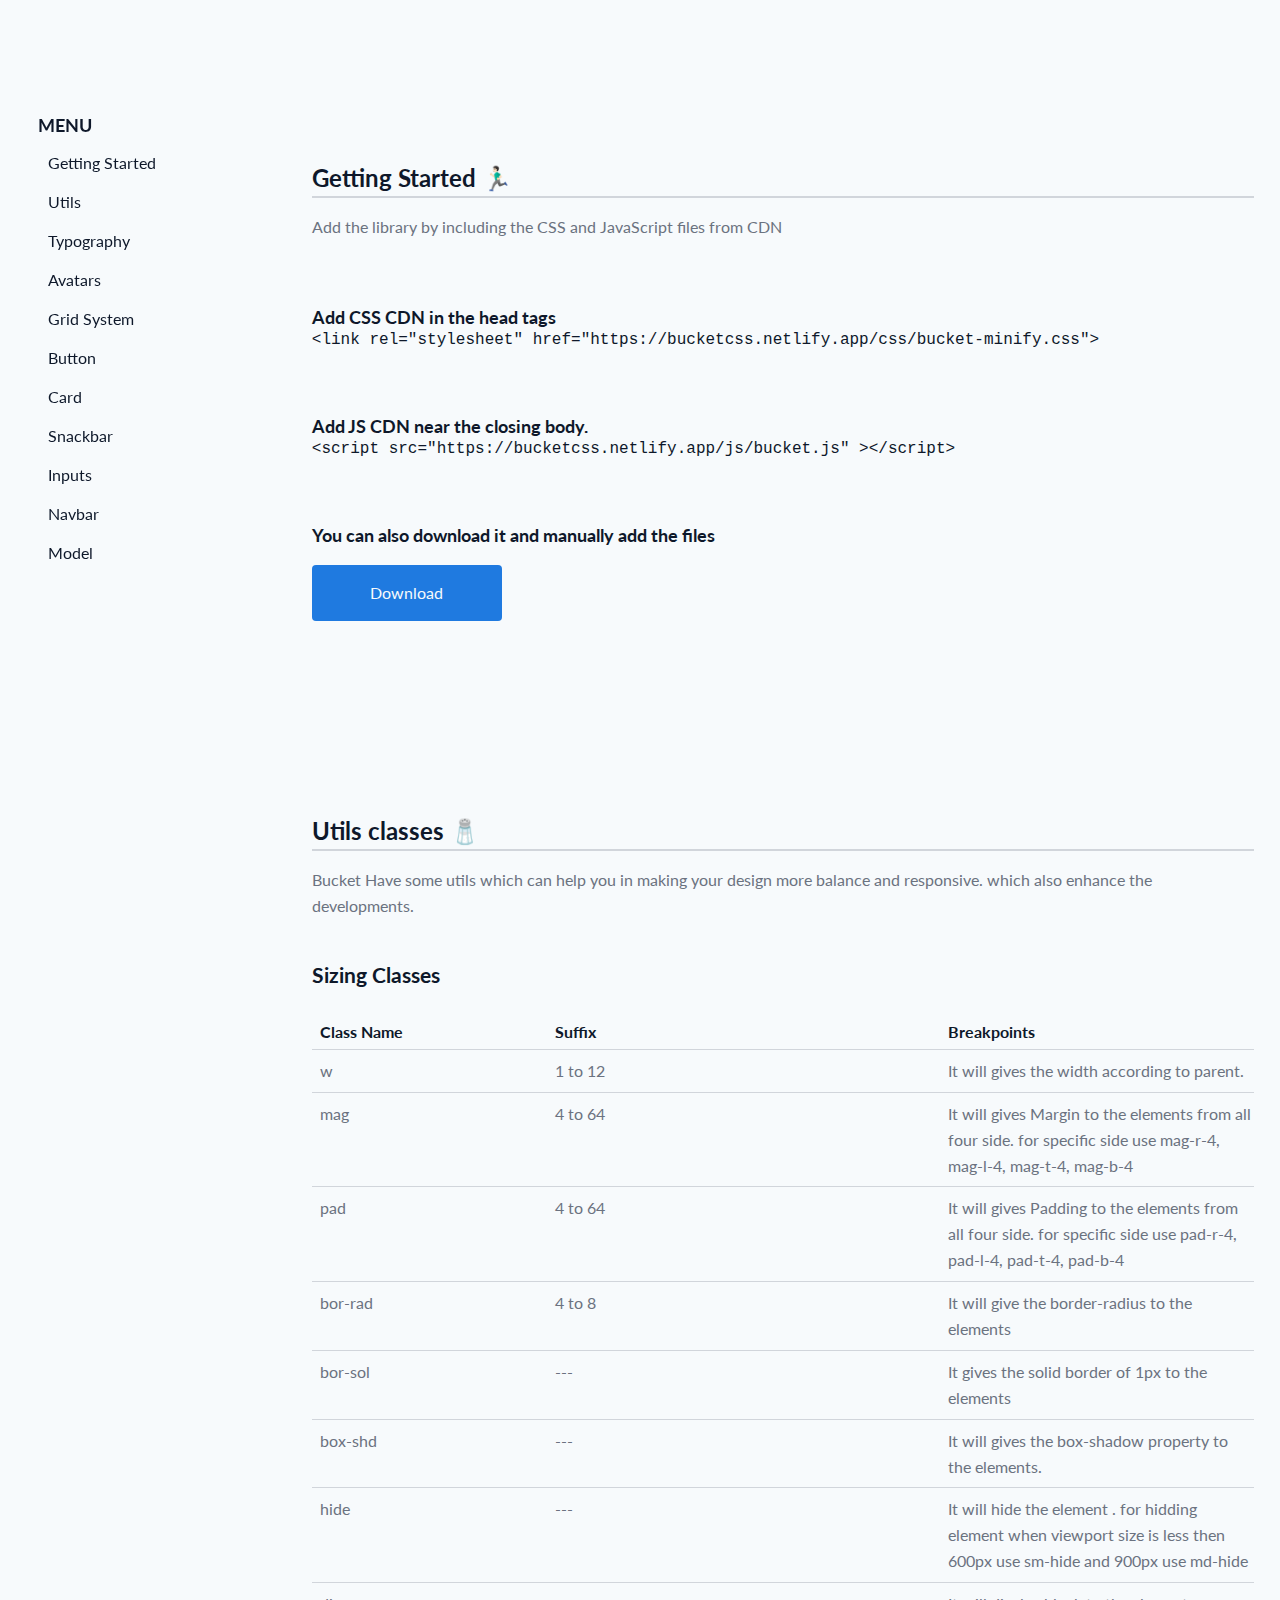
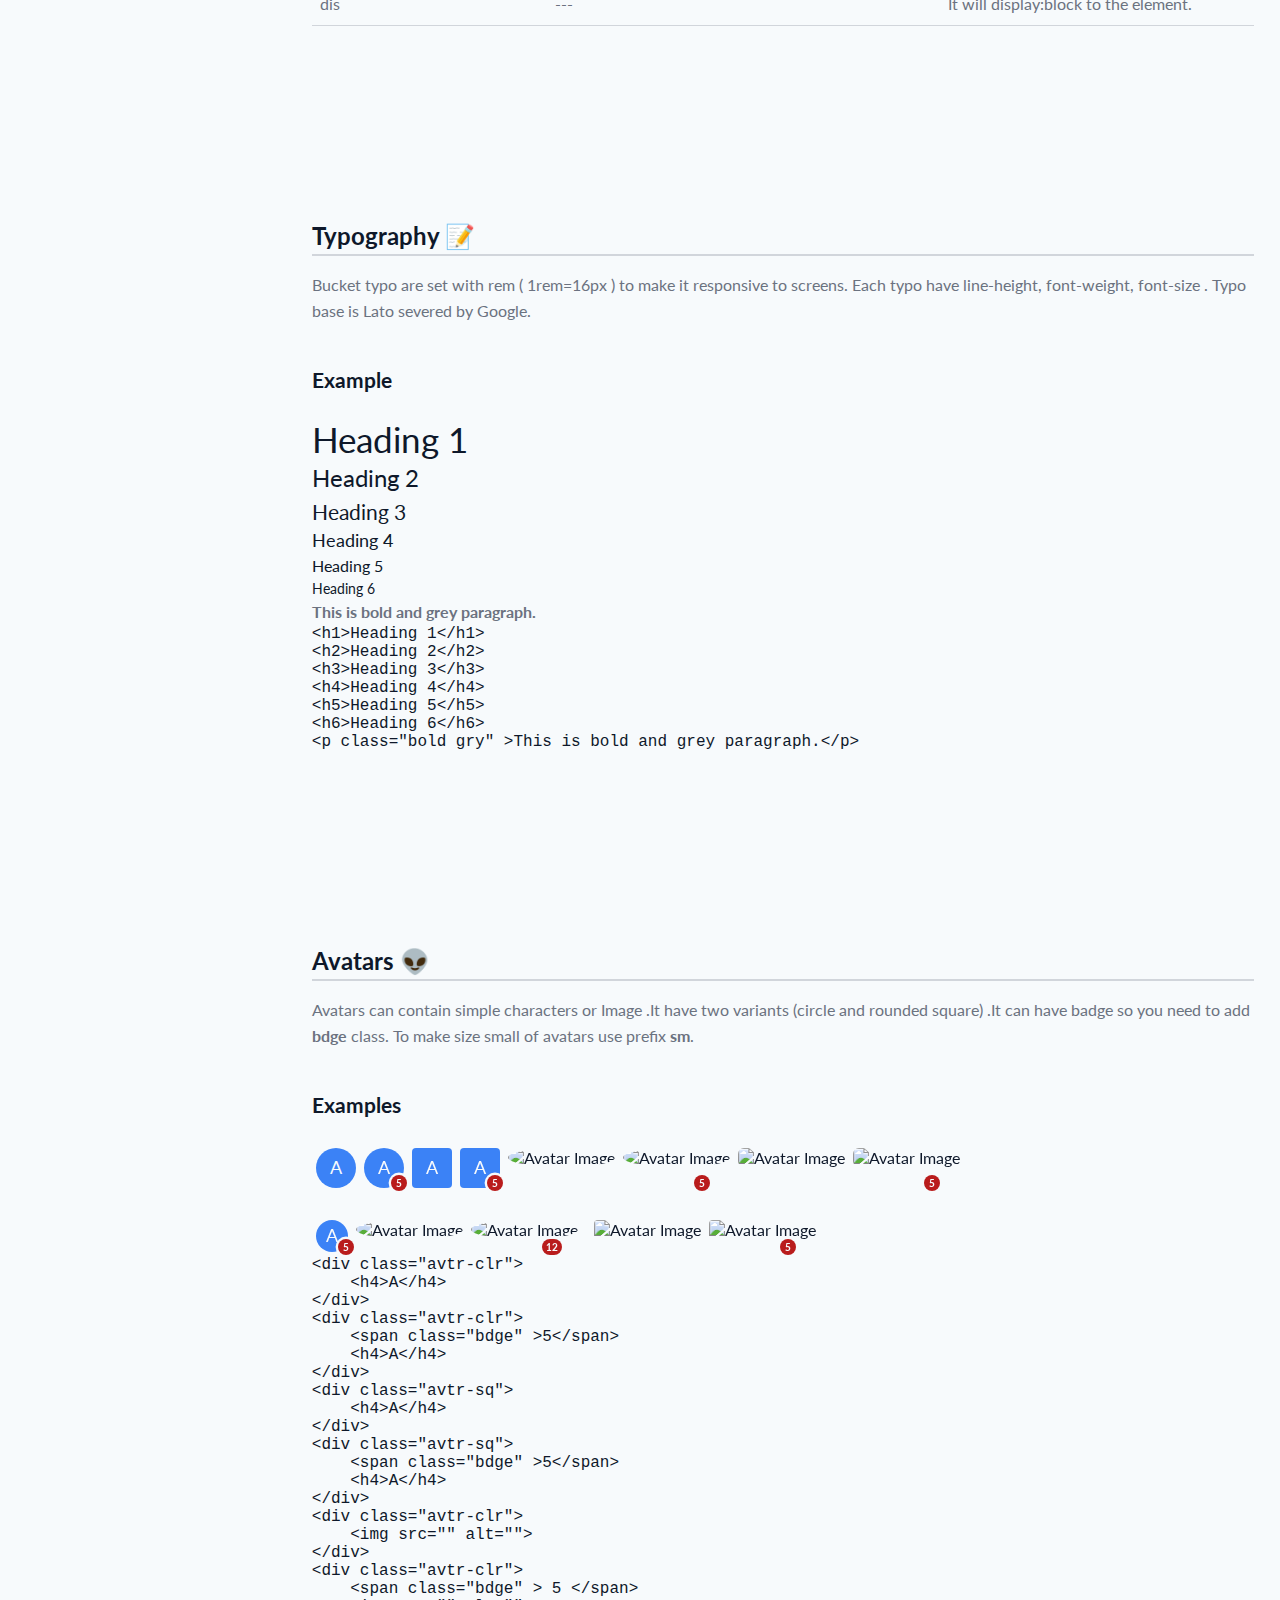
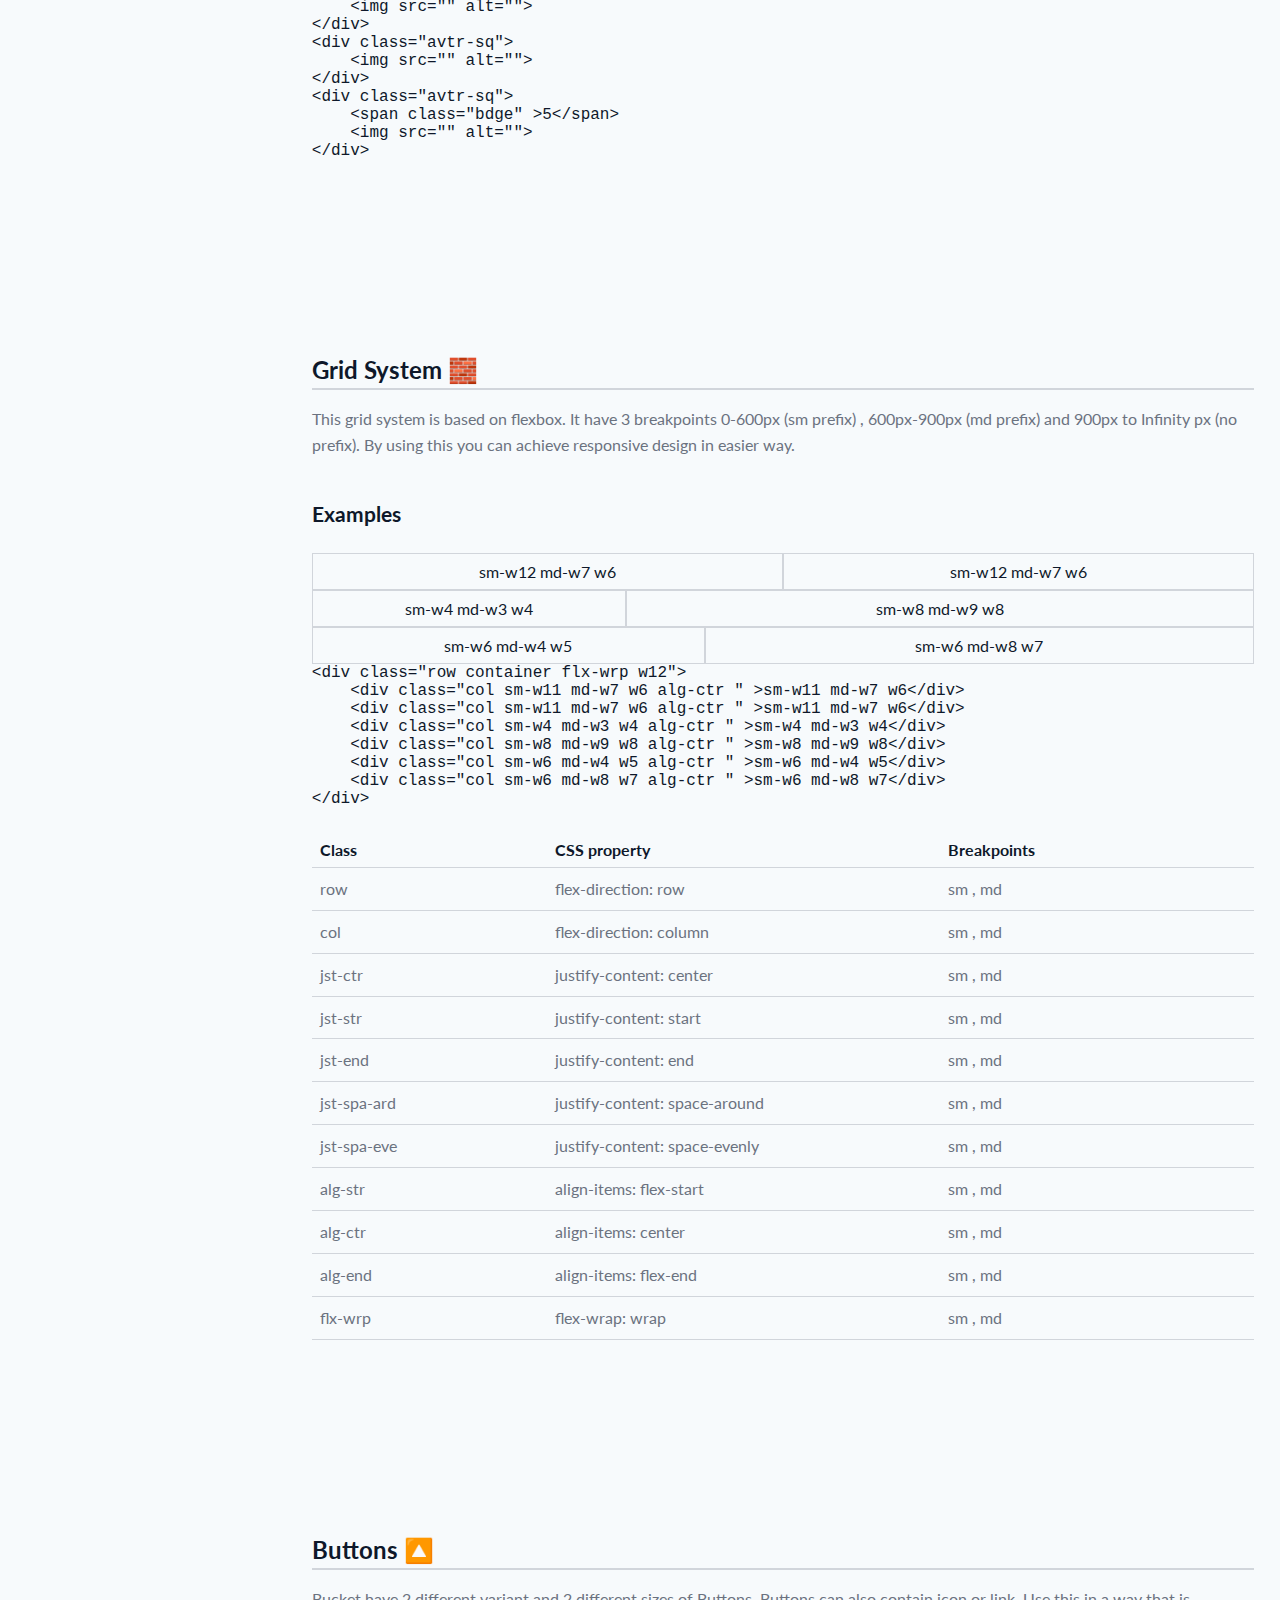
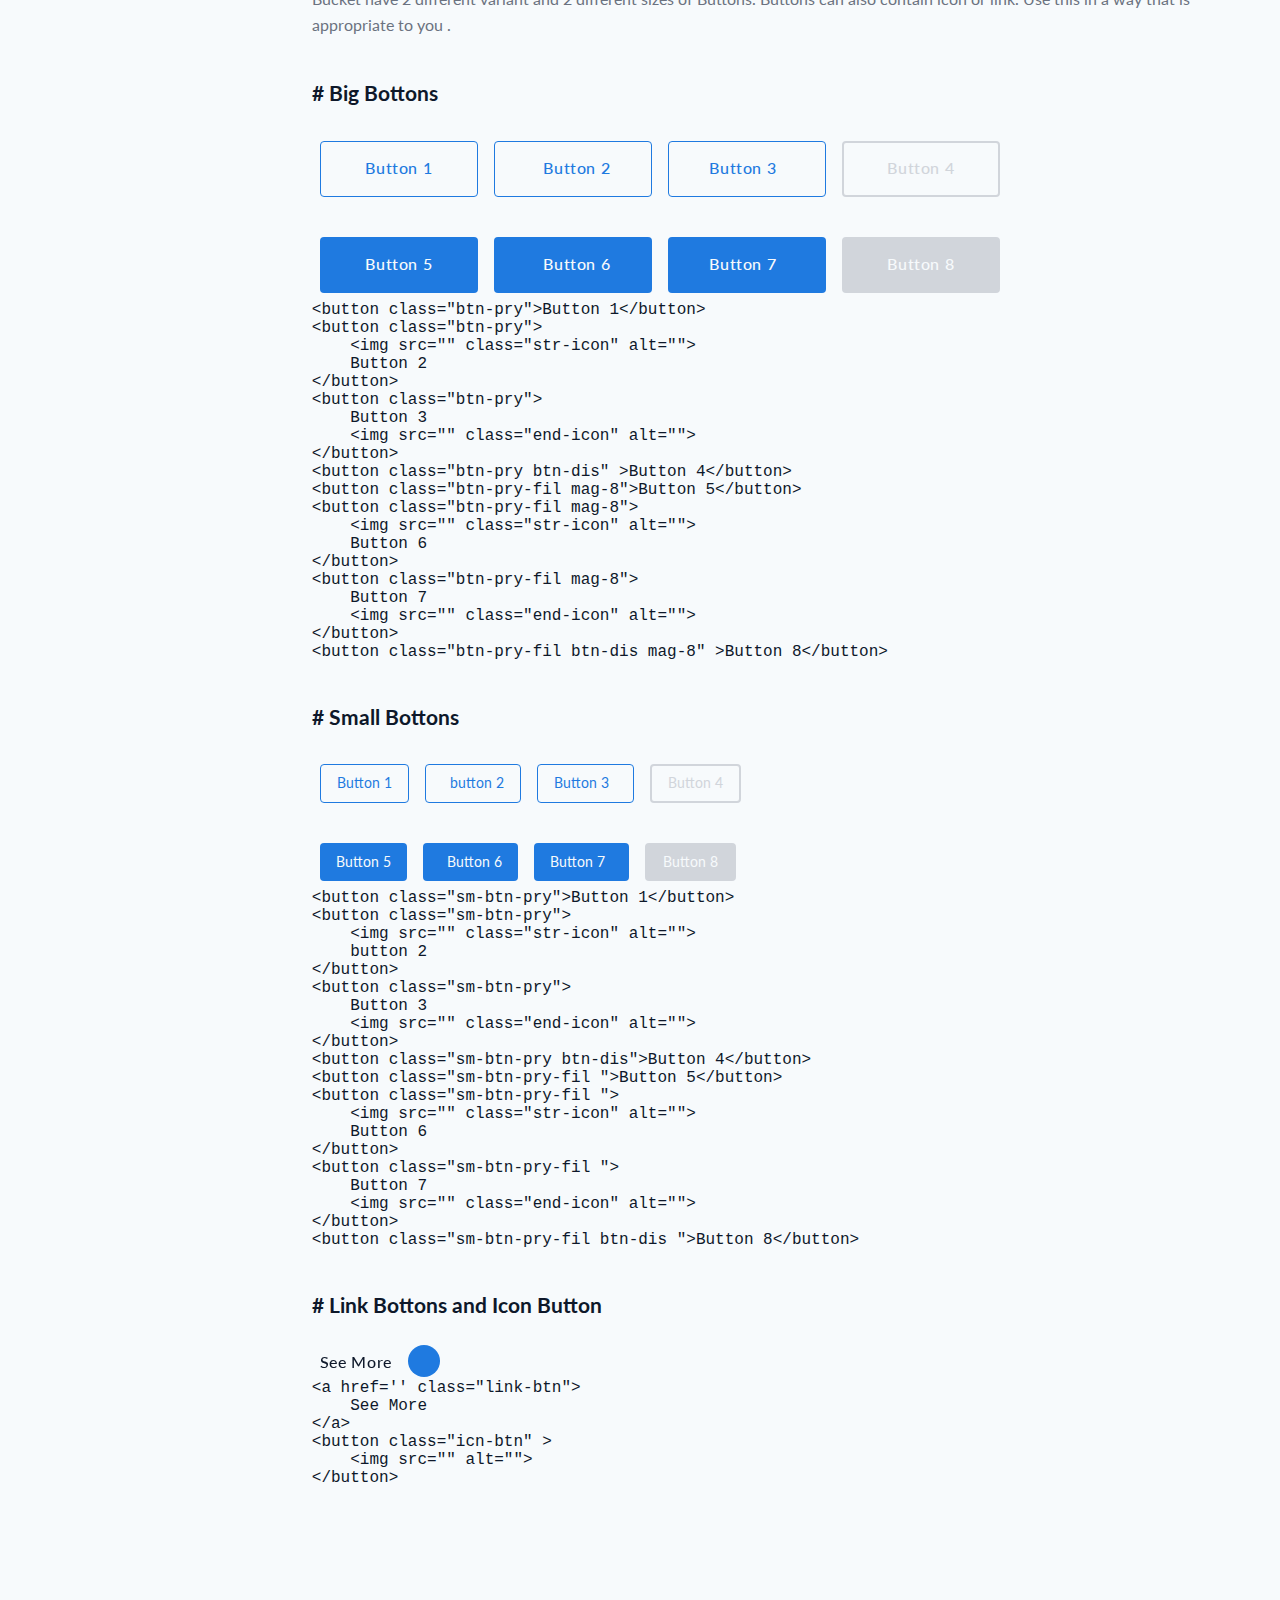
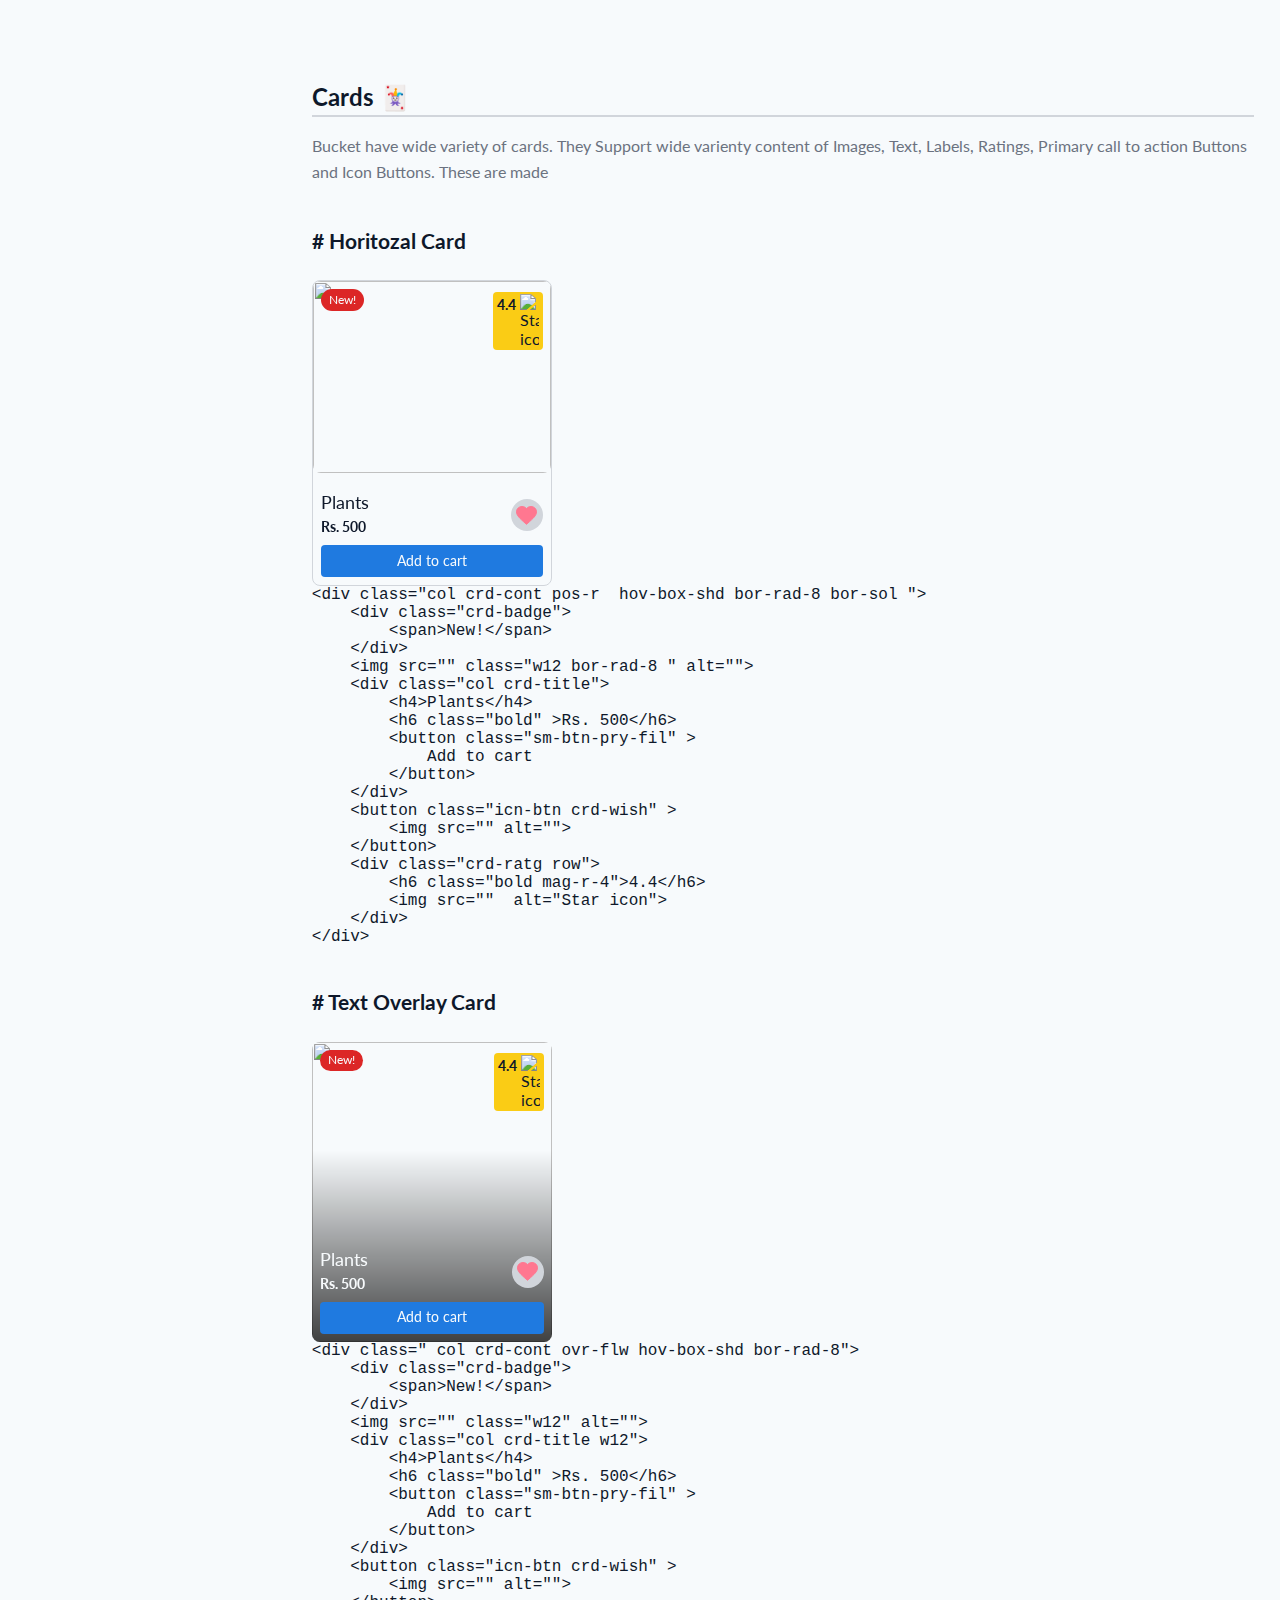
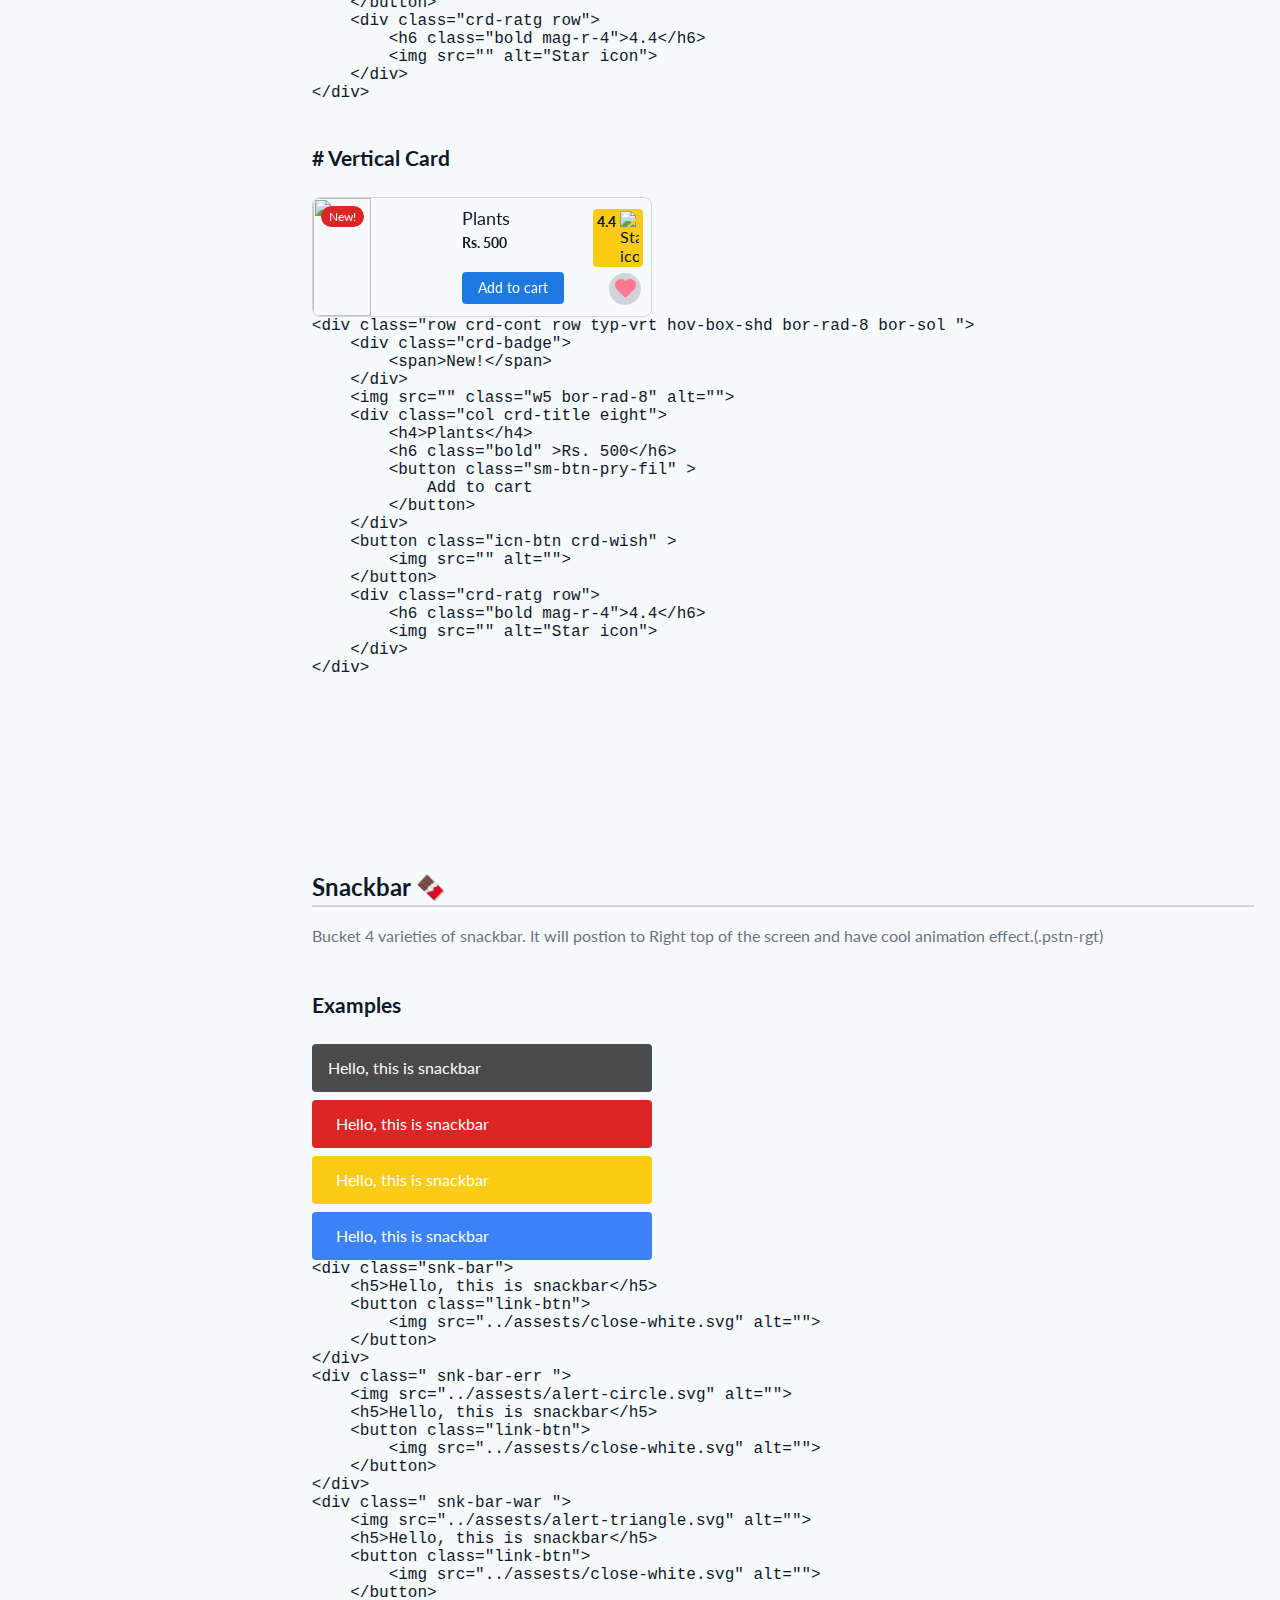
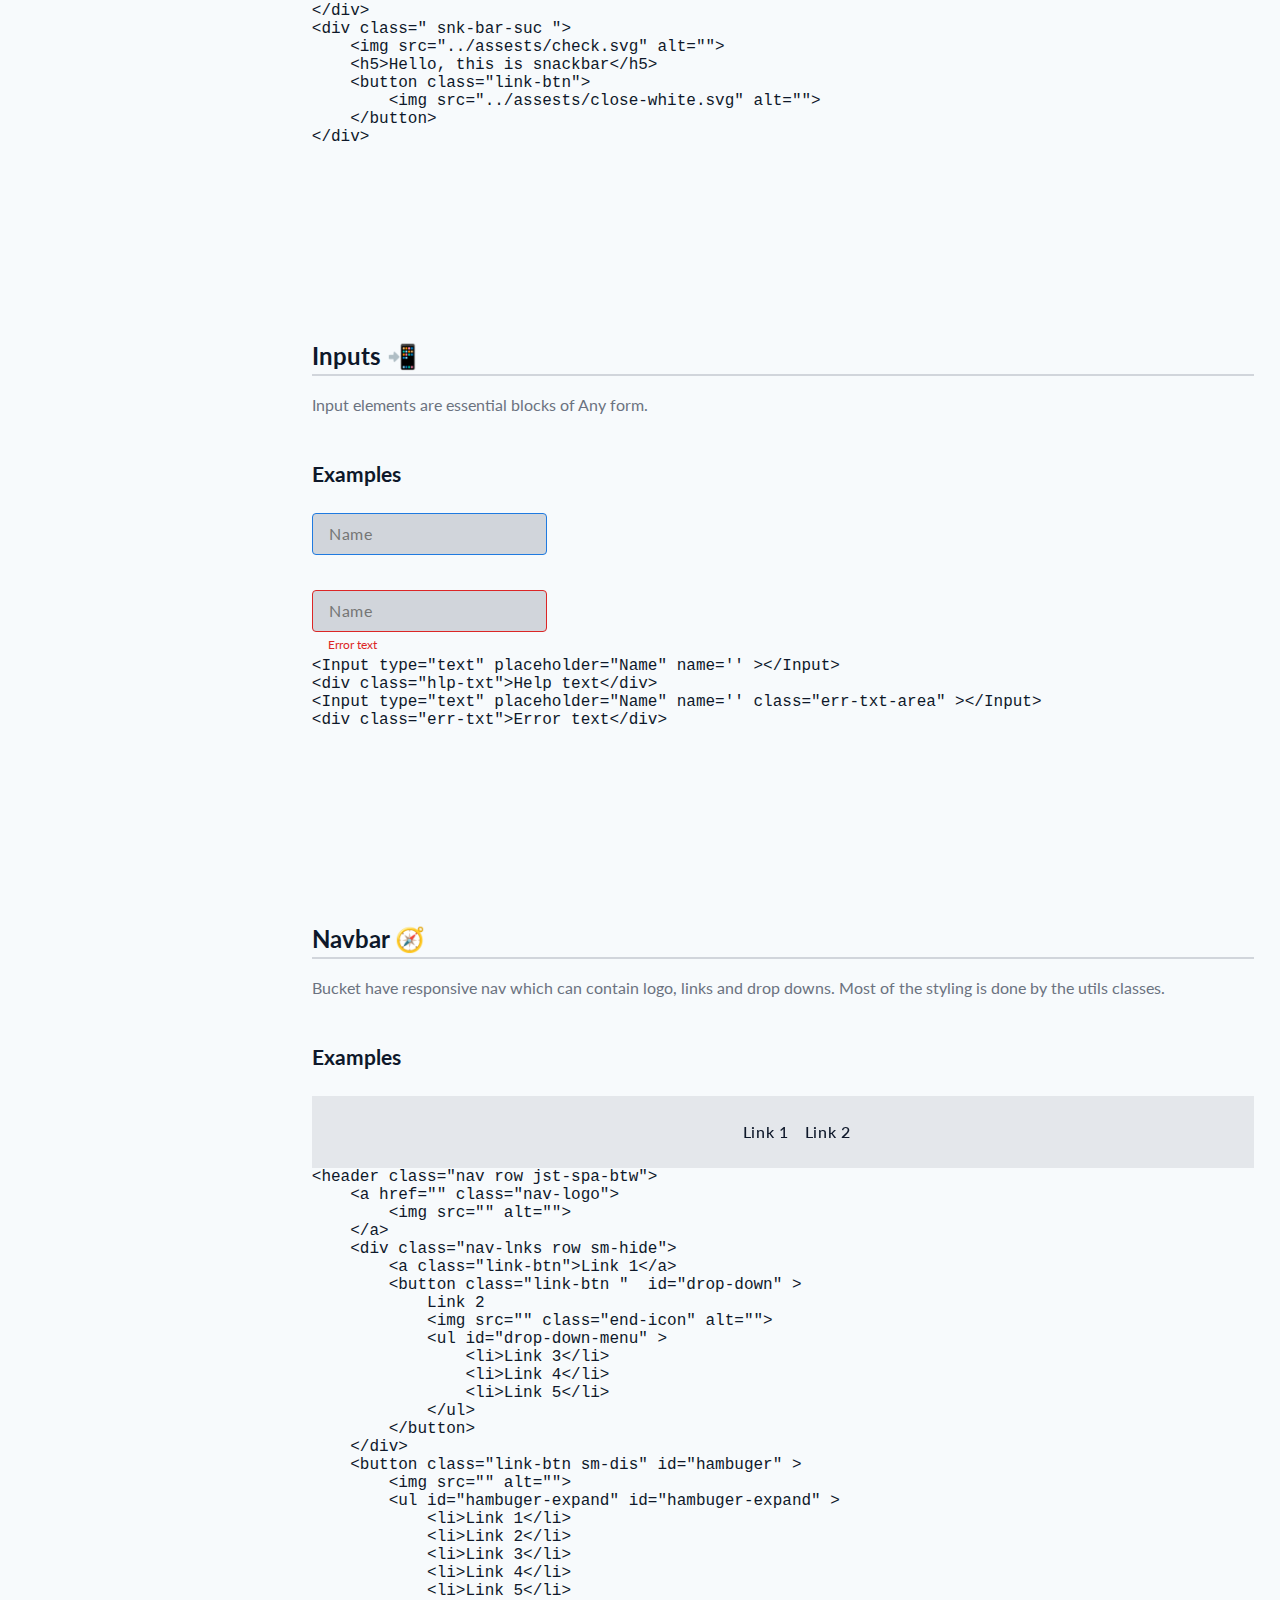
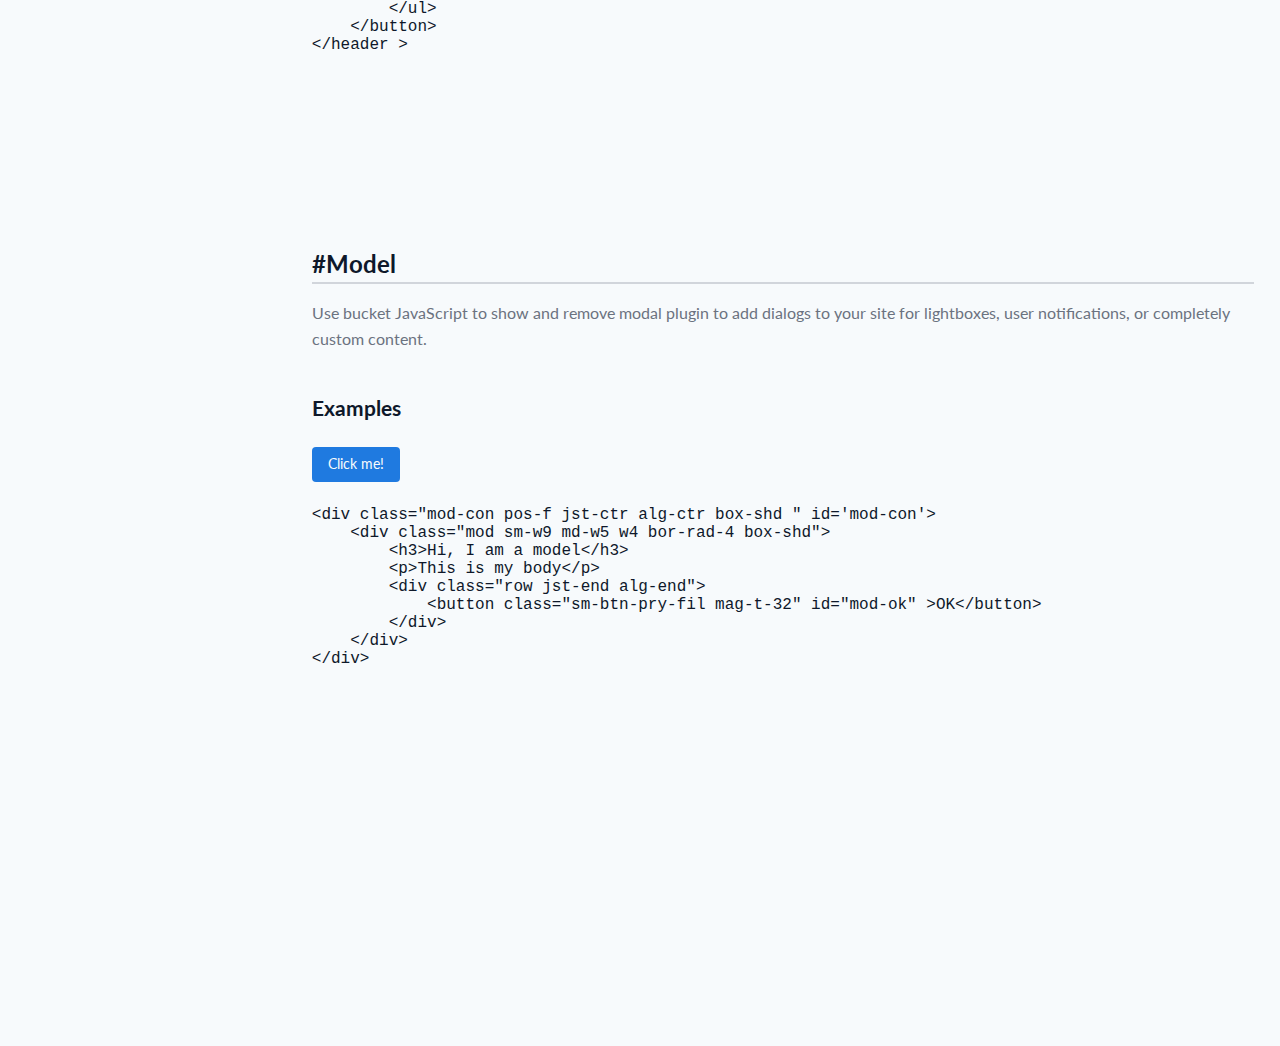
==== commit 08666785: "issues fixes" ====
--- a/documentation/index.html
+++ b/documentation/index.html
@@ -15,13 +15,11 @@
 
 </head>
 <body class="row jst-str">
-    <div class=" header w12 pos-f-t row jst-spa-btw pad-16">
-        <div>
-            <a href="../index.html">
-                <img src="../assests/bucket-logo.svg" class="md-hide" alt="">
-                <img src="../assests/favicon.svg" class="md-dis" alt="">
-            </a>
-        </div>
+    <div class=" header w12 pos-f-t row alg-ctr jst-spa-btw pad-16">
+        <a href="../index.html">
+            <img src="../assests/bucket-logo.svg" class="md-hide" alt="">
+            <img src="../assests/favicon.svg" class="md-dis" alt="">
+        </a>
         <div class="row">
             <a href="https://github.com/GagandeepSingh0115/bucket.css" target="_blank" class="link-btn mag-r-8 "  >
                 <img src="../assests/github.svg" alt="">
@@ -121,8 +119,8 @@
         <pre ><code class="language-markup">&lt;script src=&quot;https://bucketcss.netlify.app/js/bucket.js&quot; &gt;&lt;/script&gt;</code></pre>
 
         <h4 class=" bold mag-t-64">You can also download it and manually add the files</h3>
-        <a href="../bucket.css.rar" download>
-            <button class="btn-pry-fil mag-t-16 ">Download</button>
+        <a href="../bucket.css.rar" class="btn-pry-fil bor-rad-4 row jst-ctr alg-ctr mag-t-16" download='../bucket.css.rar'>
+            Download
         </a>
     </section>
 
@@ -624,7 +622,7 @@
                 </button>
             </div>
             <button class="icn-btn crd-wish" >
-                <img src="../assests/fav.svg" alt="">
+                <img src="../assests/fav-fil.svg" alt="">
             </button>
             <div class="crd-ratg row">
                 <h6 class="bold mag-r-4">4.4</h6>
@@ -635,7 +633,7 @@
     &lt;div class=&quot;crd-badge&quot;&gt;
         &lt;span&gt;New!&lt;/span&gt;
     &lt;/div&gt;
-    &lt;img src=&quot;../assests/plant.jpg&quot; class=&quot;w12 bor-rad-8 &quot; alt=&quot;&quot;&gt;
+    &lt;img src=&quot;&quot; class=&quot;w12 bor-rad-8 &quot; alt=&quot;&quot;&gt;
     &lt;div class=&quot;col crd-title&quot;&gt;
         &lt;h4&gt;Plants&lt;/h4&gt;
         &lt;h6 class=&quot;bold&quot; &gt;Rs. 500&lt;/h6&gt;
@@ -644,11 +642,11 @@
         &lt;/button&gt;
     &lt;/div&gt;
     &lt;button class=&quot;icn-btn crd-wish&quot; &gt;
-        &lt;img src=&quot;../assests/fav.svg&quot; alt=&quot;&quot;&gt;
+        &lt;img src=&quot;&quot; alt=&quot;&quot;&gt;
     &lt;/button&gt;
     &lt;div class=&quot;crd-ratg row&quot;&gt;
         &lt;h6 class=&quot;bold mag-r-4&quot;&gt;4.4&lt;/h6&gt;
-        &lt;img src=&quot;../assests/star.svg&quot;  alt=&quot;Star icon&quot;&gt;
+        &lt;img src=&quot;&quot;  alt=&quot;Star icon&quot;&gt;
     &lt;/div&gt;
 &lt;/div&gt;</code></pre>
         <h3 class="bold"># Text Overlay Card</h3>
@@ -665,7 +663,7 @@
                 </button>
             </div>
             <button class="icn-btn crd-wish" >
-                <img src="../assests/fav.svg" alt="">
+                <img src="../assests/fav-fil.svg" alt="">
             </button>
             <div class="crd-ratg row">
                 <h6 class="bold mag-r-4">4.4</h6>
@@ -676,7 +674,7 @@
     &lt;div class=&quot;crd-badge&quot;&gt;
         &lt;span&gt;New!&lt;/span&gt;
     &lt;/div&gt;
-    &lt;img src=&quot;../assests/plant.jpg&quot; class=&quot;w12&quot; alt=&quot;&quot;&gt;
+    &lt;img src=&quot;&quot; class=&quot;w12&quot; alt=&quot;&quot;&gt;
     &lt;div class=&quot;col crd-title w12&quot;&gt;
         &lt;h4&gt;Plants&lt;/h4&gt;
         &lt;h6 class=&quot;bold&quot; &gt;Rs. 500&lt;/h6&gt;
@@ -685,11 +683,11 @@
         &lt;/button&gt;
     &lt;/div&gt;
     &lt;button class=&quot;icn-btn crd-wish&quot; &gt;
-        &lt;img src=&quot;../assests/fav.svg&quot; alt=&quot;&quot;&gt;
+        &lt;img src=&quot;&quot; alt=&quot;&quot;&gt;
     &lt;/button&gt;
     &lt;div class=&quot;crd-ratg row&quot;&gt;
         &lt;h6 class=&quot;bold mag-r-4&quot;&gt;4.4&lt;/h6&gt;
-        &lt;img src=&quot;../assests/star.svg&quot; alt=&quot;Star icon&quot;&gt;
+        &lt;img src=&quot;&quot; alt=&quot;Star icon&quot;&gt;
     &lt;/div&gt;
 &lt;/div&gt;</code></pre>
         <h3># Vertical Card</h3>
@@ -706,7 +704,7 @@
                 </button>
             </div>
             <button class="icn-btn crd-wish" >
-                <img src="../assests/fav.svg" alt="">
+                <img src="../assests/fav-fil.svg" alt="">
             </button>
             <div class="crd-ratg row">
                 <h6 class="bold mag-r-4">4.4</h6>
@@ -717,7 +715,7 @@
     &lt;div class=&quot;crd-badge&quot;&gt;
         &lt;span&gt;New!&lt;/span&gt;
     &lt;/div&gt;
-    &lt;img src=&quot;../assests/plant.jpg&quot; class=&quot;w5 bor-rad-8&quot; alt=&quot;&quot;&gt;
+    &lt;img src=&quot;&quot; class=&quot;w5 bor-rad-8&quot; alt=&quot;&quot;&gt;
     &lt;div class=&quot;col crd-title eight&quot;&gt;
         &lt;h4&gt;Plants&lt;/h4&gt;
         &lt;h6 class=&quot;bold&quot; &gt;Rs. 500&lt;/h6&gt;
@@ -726,11 +724,11 @@
         &lt;/button&gt;
     &lt;/div&gt;
     &lt;button class=&quot;icn-btn crd-wish&quot; &gt;
-        &lt;img src=&quot;../assests/fav.svg&quot; alt=&quot;&quot;&gt;
+        &lt;img src=&quot;&quot; alt=&quot;&quot;&gt;
     &lt;/button&gt;
     &lt;div class=&quot;crd-ratg row&quot;&gt;
         &lt;h6 class=&quot;bold mag-r-4&quot;&gt;4.4&lt;/h6&gt;
-        &lt;img src=&quot;../assests/star.svg&quot; alt=&quot;Star icon&quot;&gt;
+        &lt;img src=&quot;&quot; alt=&quot;Star icon&quot;&gt;
     &lt;/div&gt;
 &lt;/div&gt;</code></pre>
     </section>
--- a/css/bucket.css
+++ b/css/bucket.css
@@ -0,0 +1,149 @@
+@import url('./helper.css');
+@import url('./components.css');
+*{
+    padding: 0px;
+    margin: 0px;
+    box-sizing: border-box;
+}
+
+body{
+
+    --primary-dark: #1E40AF;
+    --primary-default: #1f7ae0;
+    --primary-light:#3B82F6;
+
+    --grey-dark:#374151;
+    --grey-default:#6B7280;
+    --grey-light:#D1D5DB;
+    --grey-opac:#d1d5db7e;
+
+
+    --red-dark:#B91C1C;
+    --red-default:#DC2626;
+    --red-light:#EF4444;
+
+    --yellow-dark:#FACC15;
+    --yellow-default:#FACC15;
+    --yellow-light:#FDE047;
+
+    --green-dark:#166534;
+    --green-default:#16A34A;
+    --green-light:#22C55E;
+    
+    --sm-pd: 0.5rem 3vw;
+    
+    --black:#111827;
+    --inner-text:#f7fafc;
+    --background:#f7fafc;
+    --inner-backgound: transparent ;
+    --foreground:#0e182a;
+    font-family: 'Lato', sans-serif;
+    background-color: var(--background);
+    color: var(--foreground);
+    font-size:16px;
+}
+body.dark-theme{
+    --primary-dark: #1E40AF;
+    --primary-default: #1f7ae0;
+    --primary-light:#3B82F6;
+
+    --grey-dark:#111827;
+    --grey-default:#f7fafce1;
+    --grey-light:#a5a9af85;
+    --grey-opac:#a5a9afb4;
+    
+    --red-dark:#991B1B;
+    --red-default:#B91C1C;
+    --red-light:#DC2626;
+
+    --yellow-dark:#92400E;
+    --yellow-default:#B45309;
+    --yellow-light:#D97706;
+
+    --green-dark:#065F46;
+    --green-default:#047857;
+    --green-light:#059669;
+    
+    --black:#0e182a;
+    --inner-text:#f7fafc;
+    --background:#0e182a;
+    --inner-backgound:#142138;
+    --foreground:#f7fafc;
+    
+    --sm-pd: 0.5rem 3vw;
+    font-family: 'Lato', sans-serif;
+    background-color: var(--background);
+    color: var(--foreground);
+    font-size:16px;
+}
+
+@media (prefers-color-scheme: dark) {
+    body {
+        --primary-dark: #1E40AF;
+        --primary-default: #1f7ae0;
+        --primary-light:#3B82F6;
+
+        --grey-dark:#111827;
+        --grey-default:#f7fafce1;
+        --grey-light:#a5a9af85;
+        --grey-opac:#37415150;
+        
+        --red-dark:#991B1B;
+        --red-default:#B91C1C;
+        --red-light:#DC2626;
+
+        --yellow-dark:#92400E;
+        --yellow-default:#B45309;
+        --yellow-light:#D97706;
+
+        --green-dark:#065F46;
+        --green-default:#047857;
+        --green-light:#059669;
+        
+        --black:#0e182a;
+        --inner-text:#f7fafc;
+        --background:#0e182a;
+        --foreground:#f7fafc;
+        
+        --sm-pd: 0.5rem 3vw;
+        font-family: 'Lato', sans-serif;
+        background-color: var(--background);
+        color: var(--foreground);
+        font-size:16px;
+    }
+
+    body.light-theme {
+        --primary-dark: #1E40AF;
+        --primary-default: #1f7ae0;
+        --primary-light:#3B82F6;
+
+        --grey-dark:#374151;
+        --grey-default:#6B7280;
+        --grey-light:#D1D5DB;
+        --grey-opac:#d1d5db7e;
+
+
+        --red-dark:#B91C1C;
+        --red-default:#DC2626;
+        --red-light:#EF4444;
+
+        --yellow-dark:#FACC15;
+        --yellow-default:#FACC15;
+        --yellow-light:#FDE047;
+
+        --green-dark:#166534;
+        --green-default:#16A34A;
+        --green-light:#22C55E;
+        
+        --sm-pd: 0.5rem 3vw;
+        
+        --black:#111827;
+        --inner-text:#f7fafc;
+        --background:#f7fafc;
+        --foreground:#0e182a;
+        font-family: 'Lato', sans-serif;
+        background-color: var(--background);
+        color: var(--foreground);
+        font-size:16px;
+    }
+}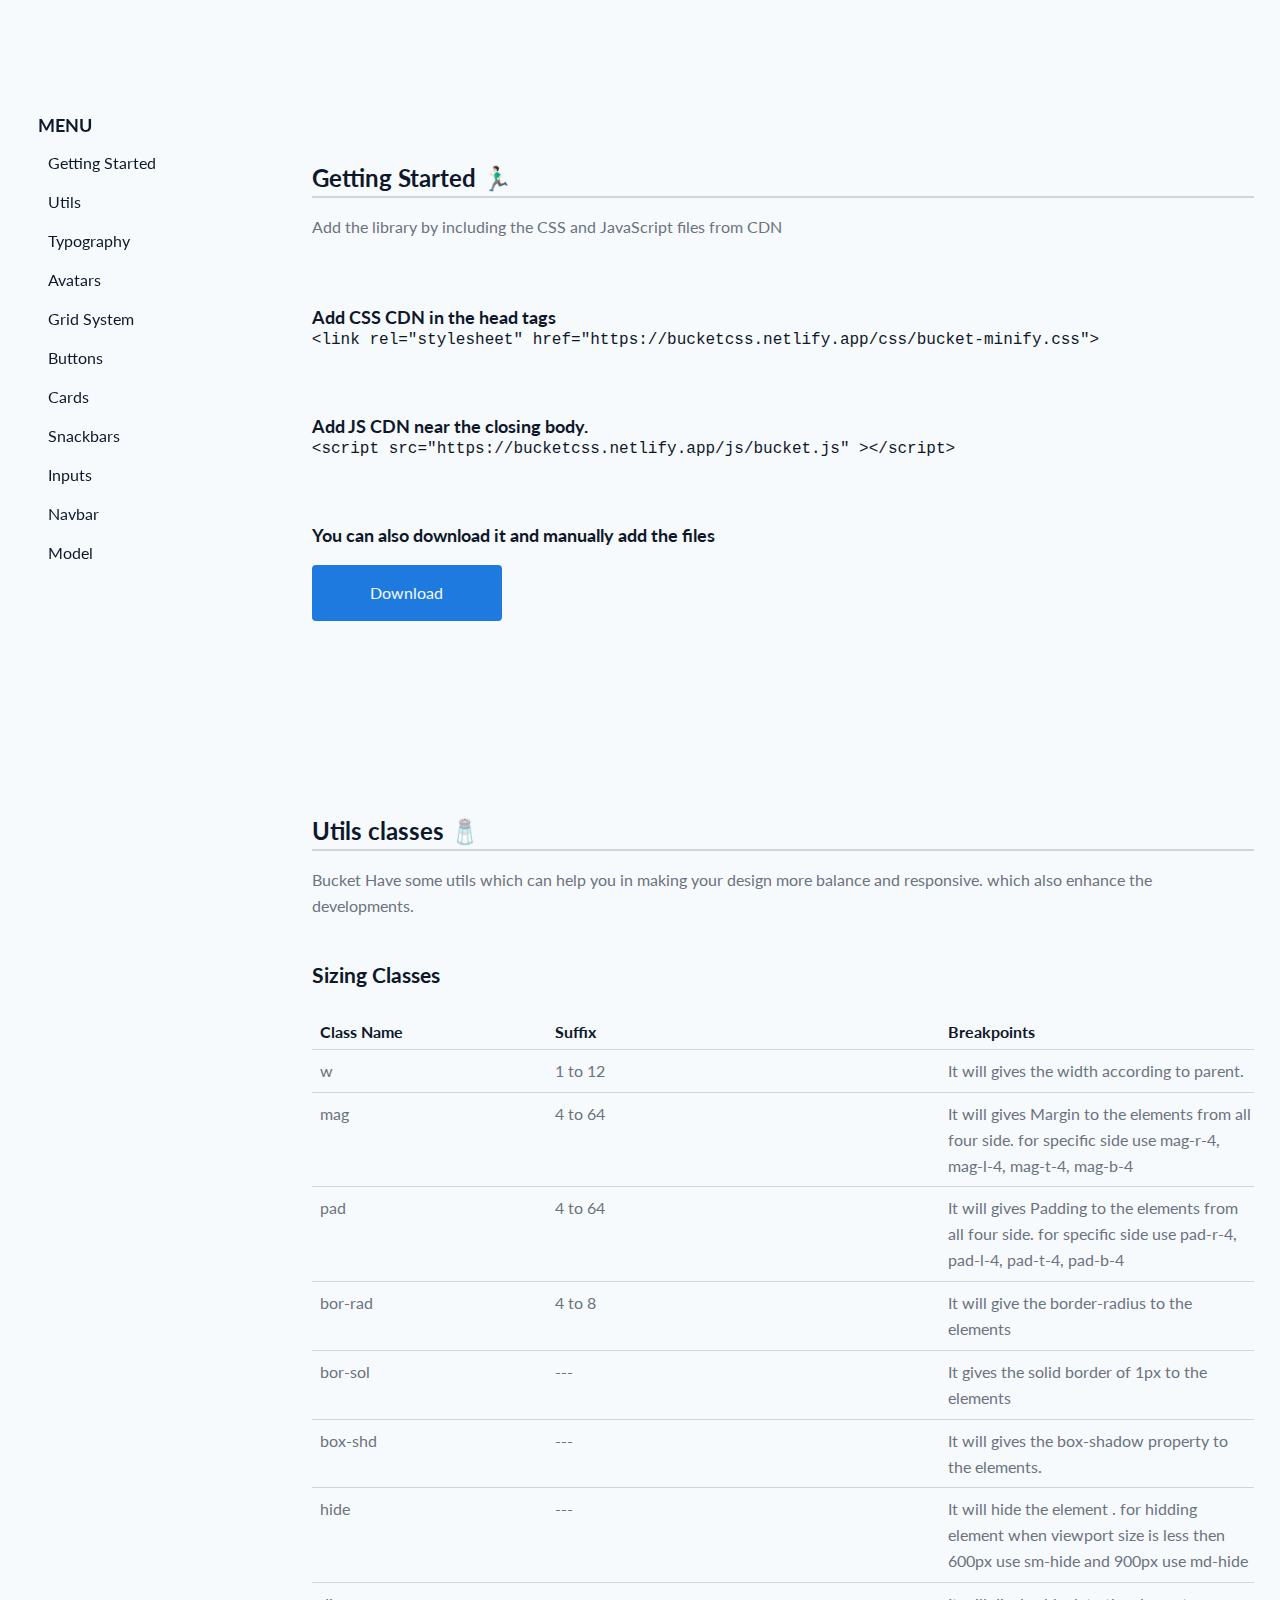
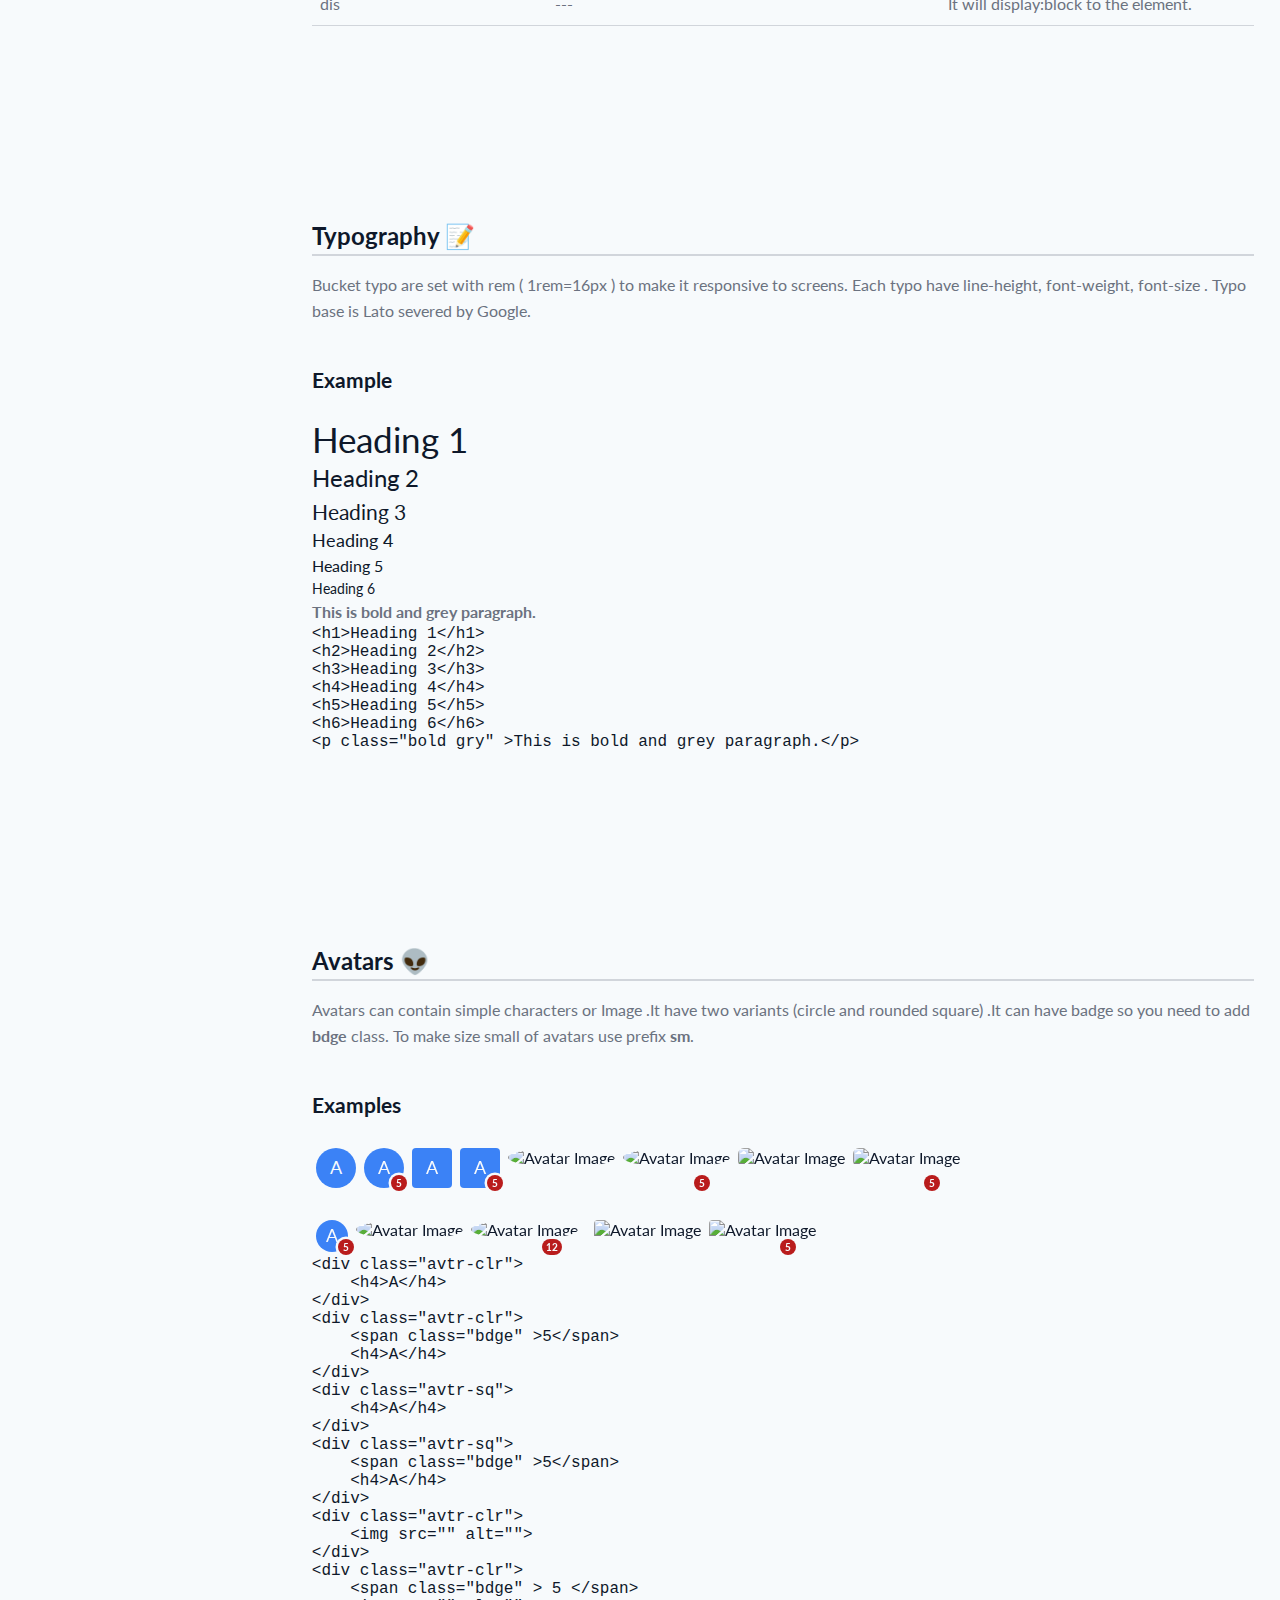
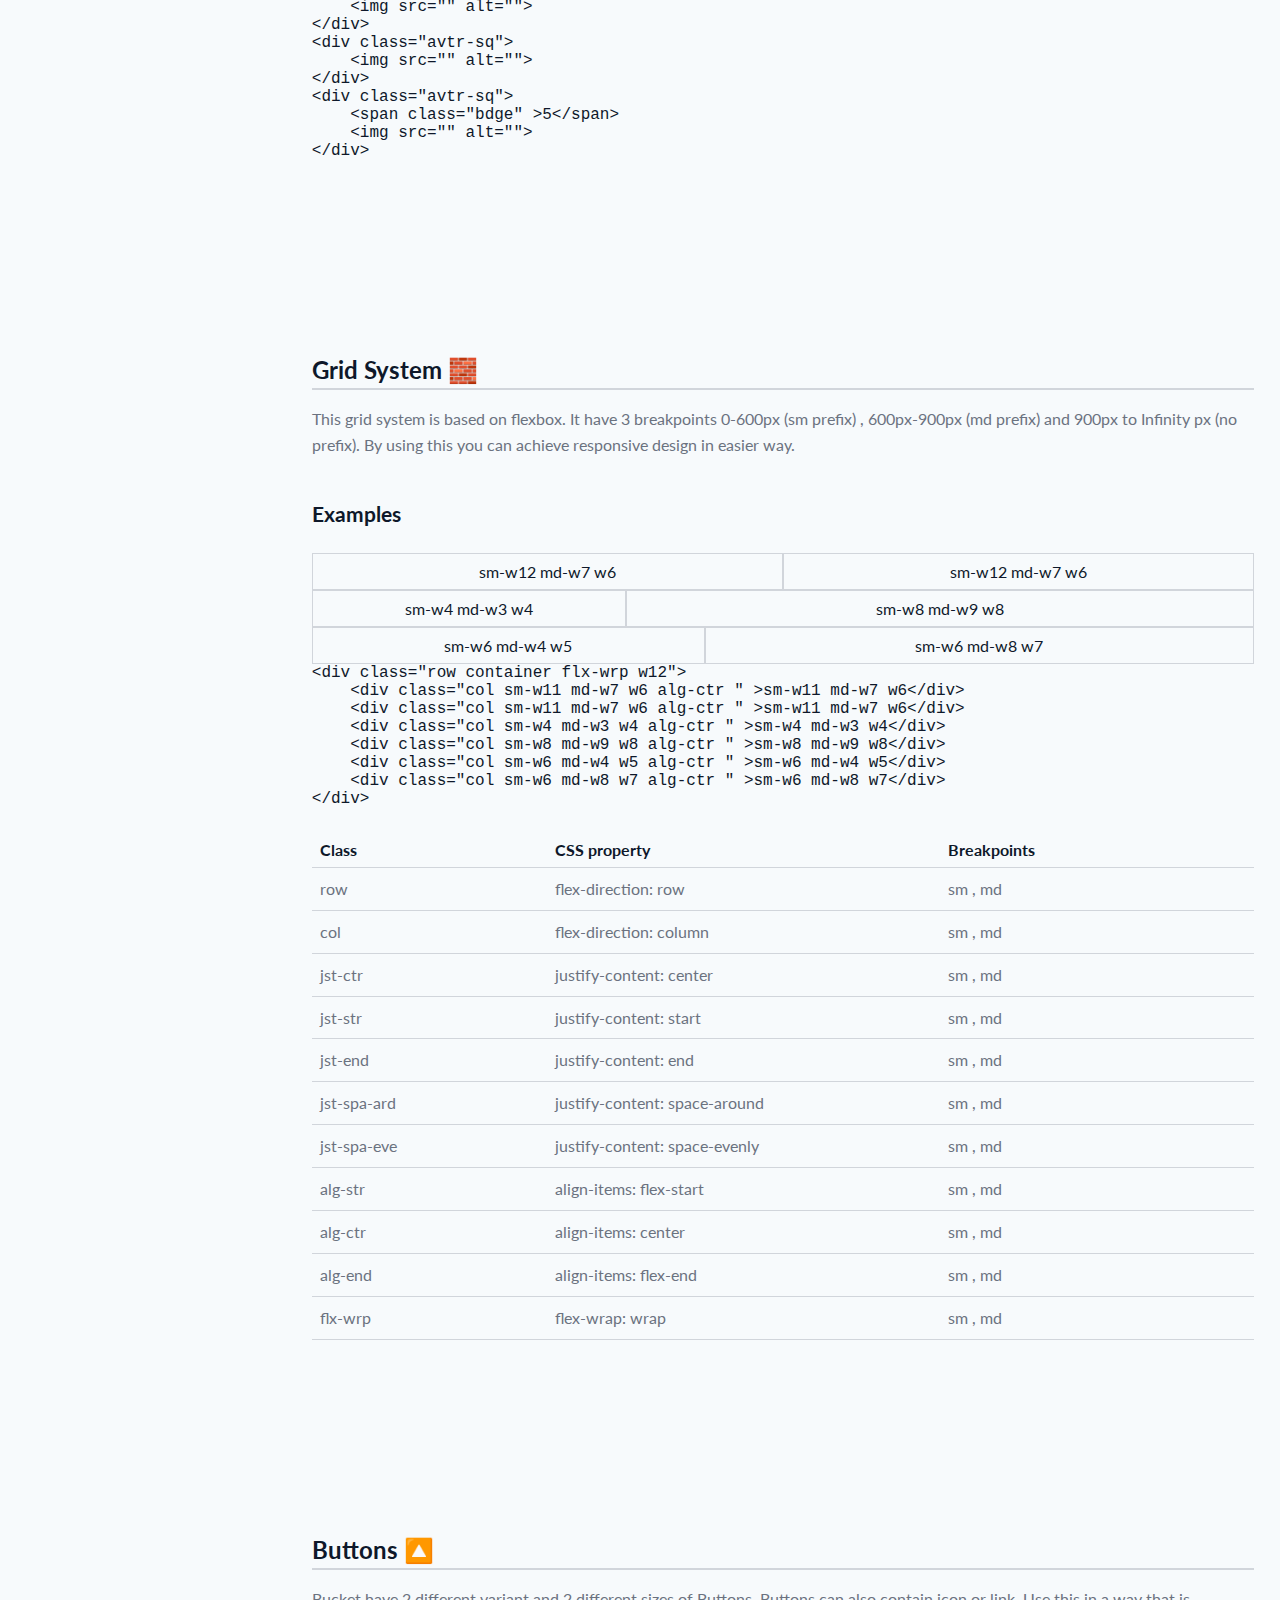
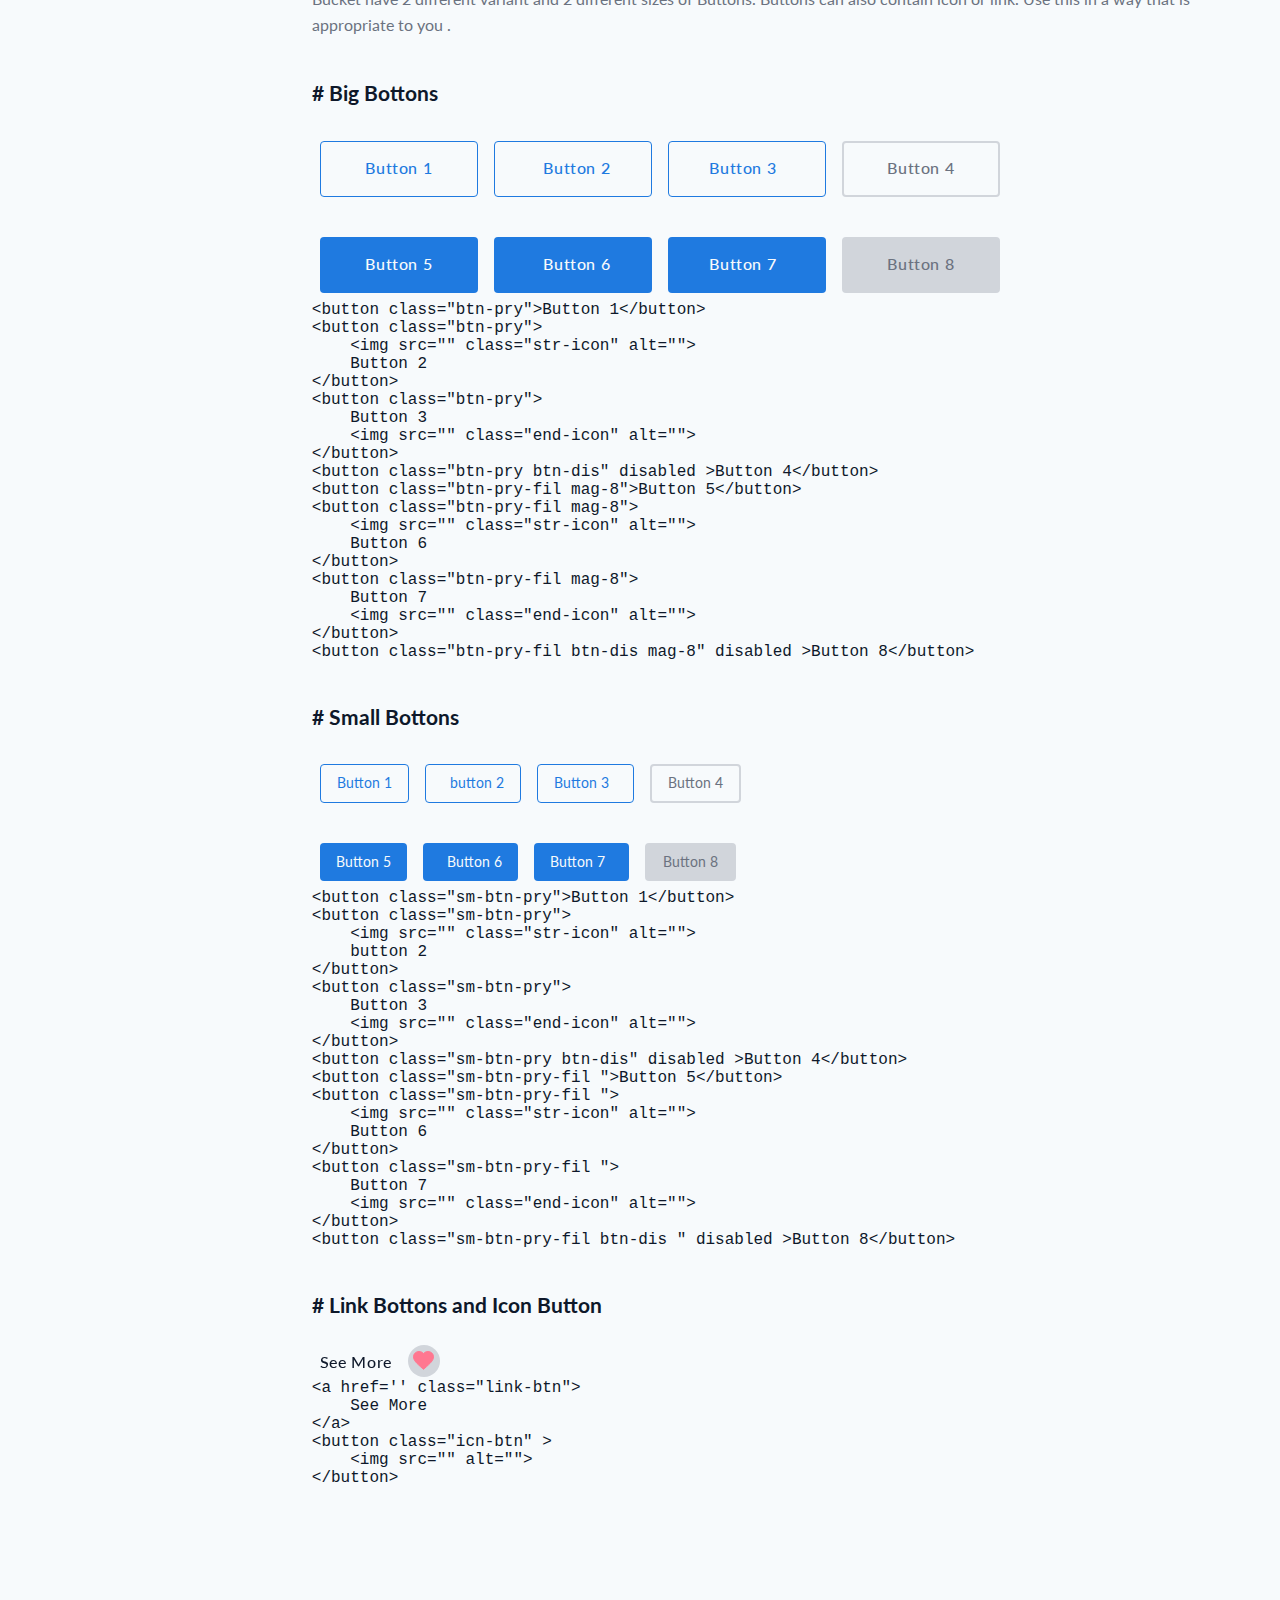
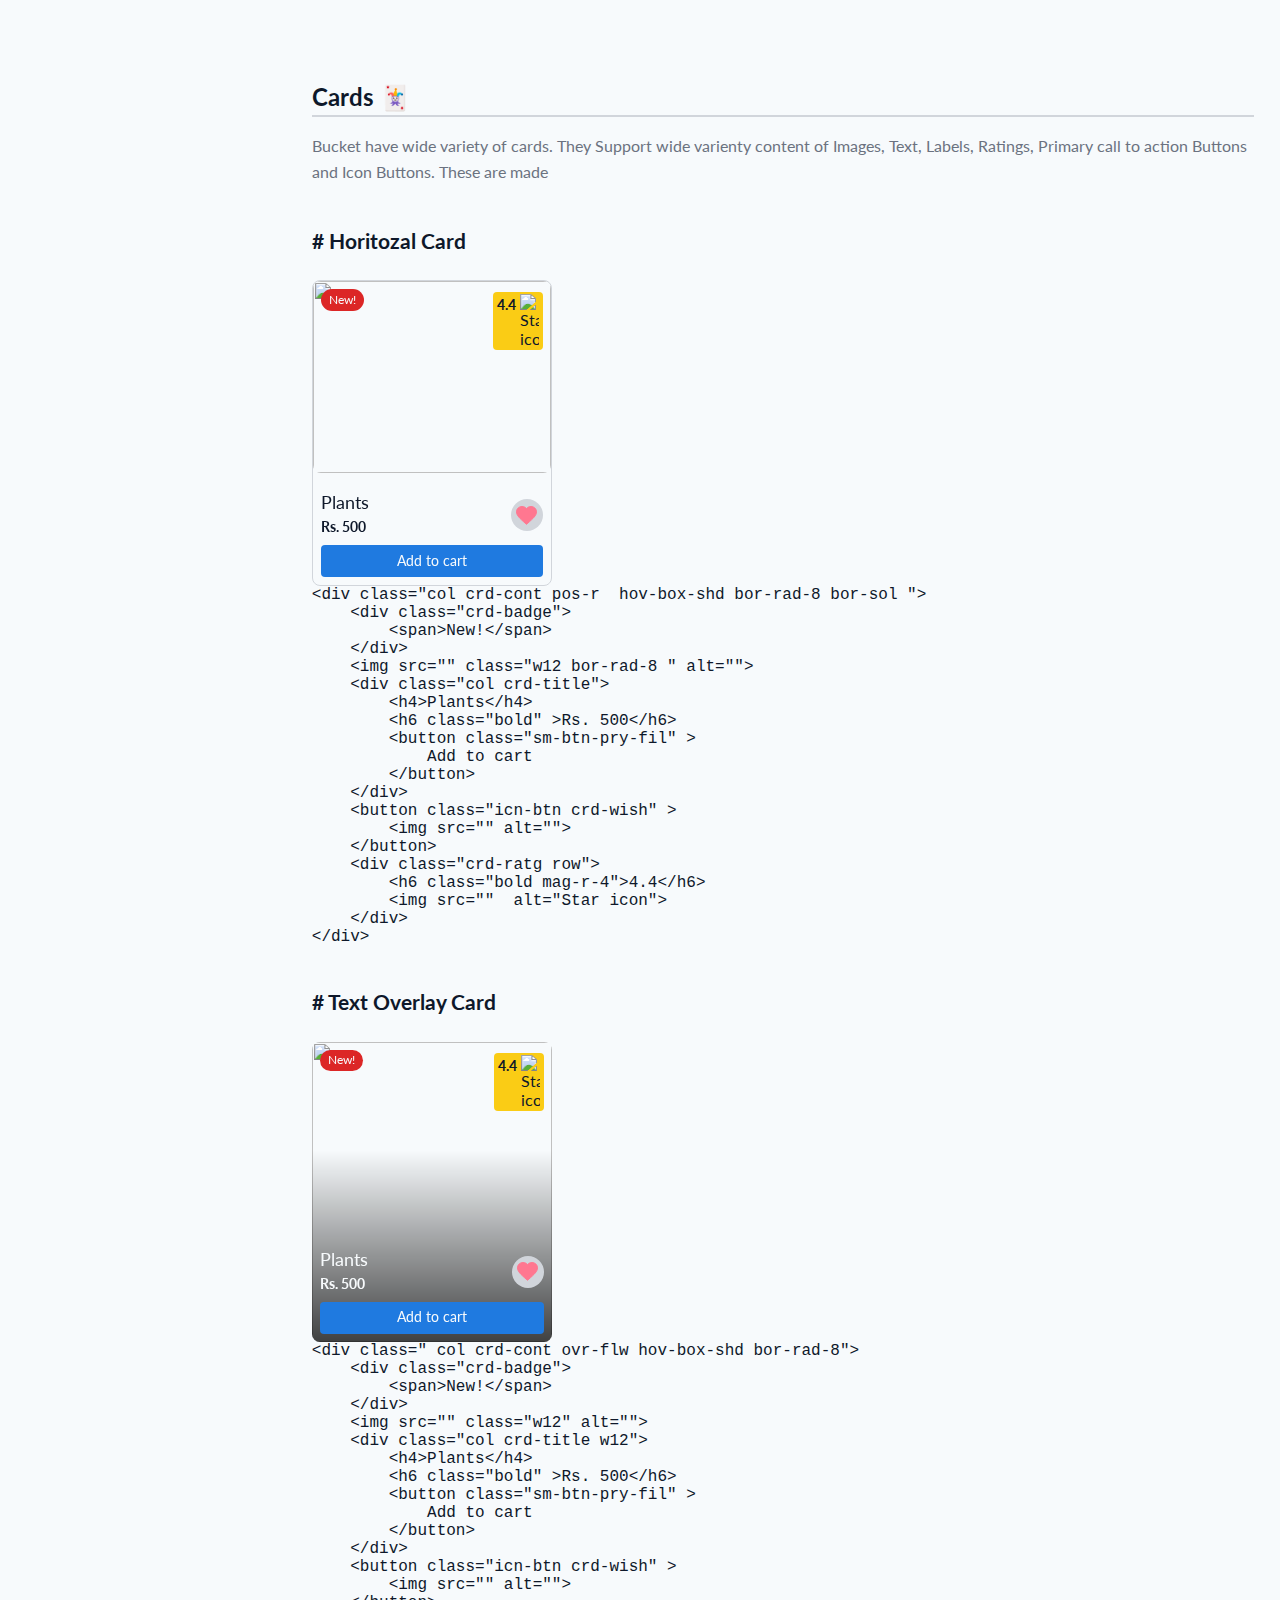
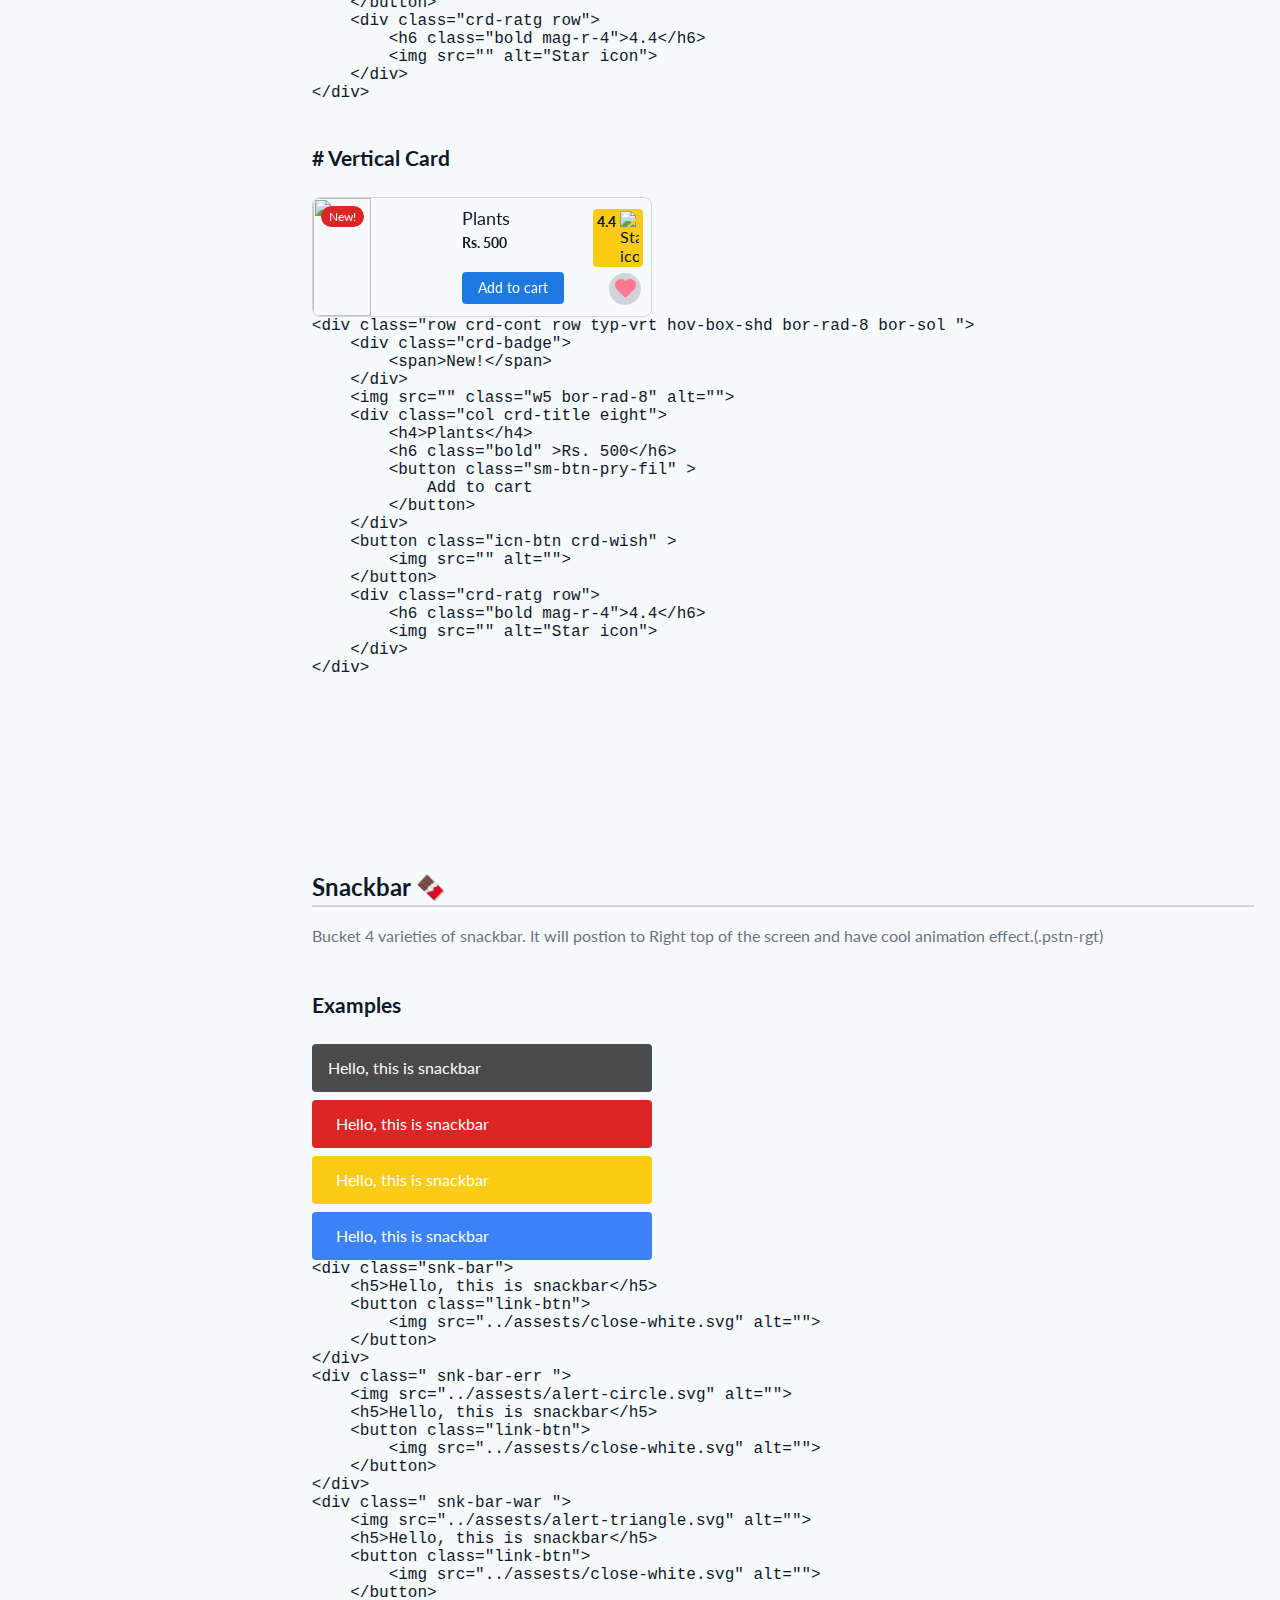
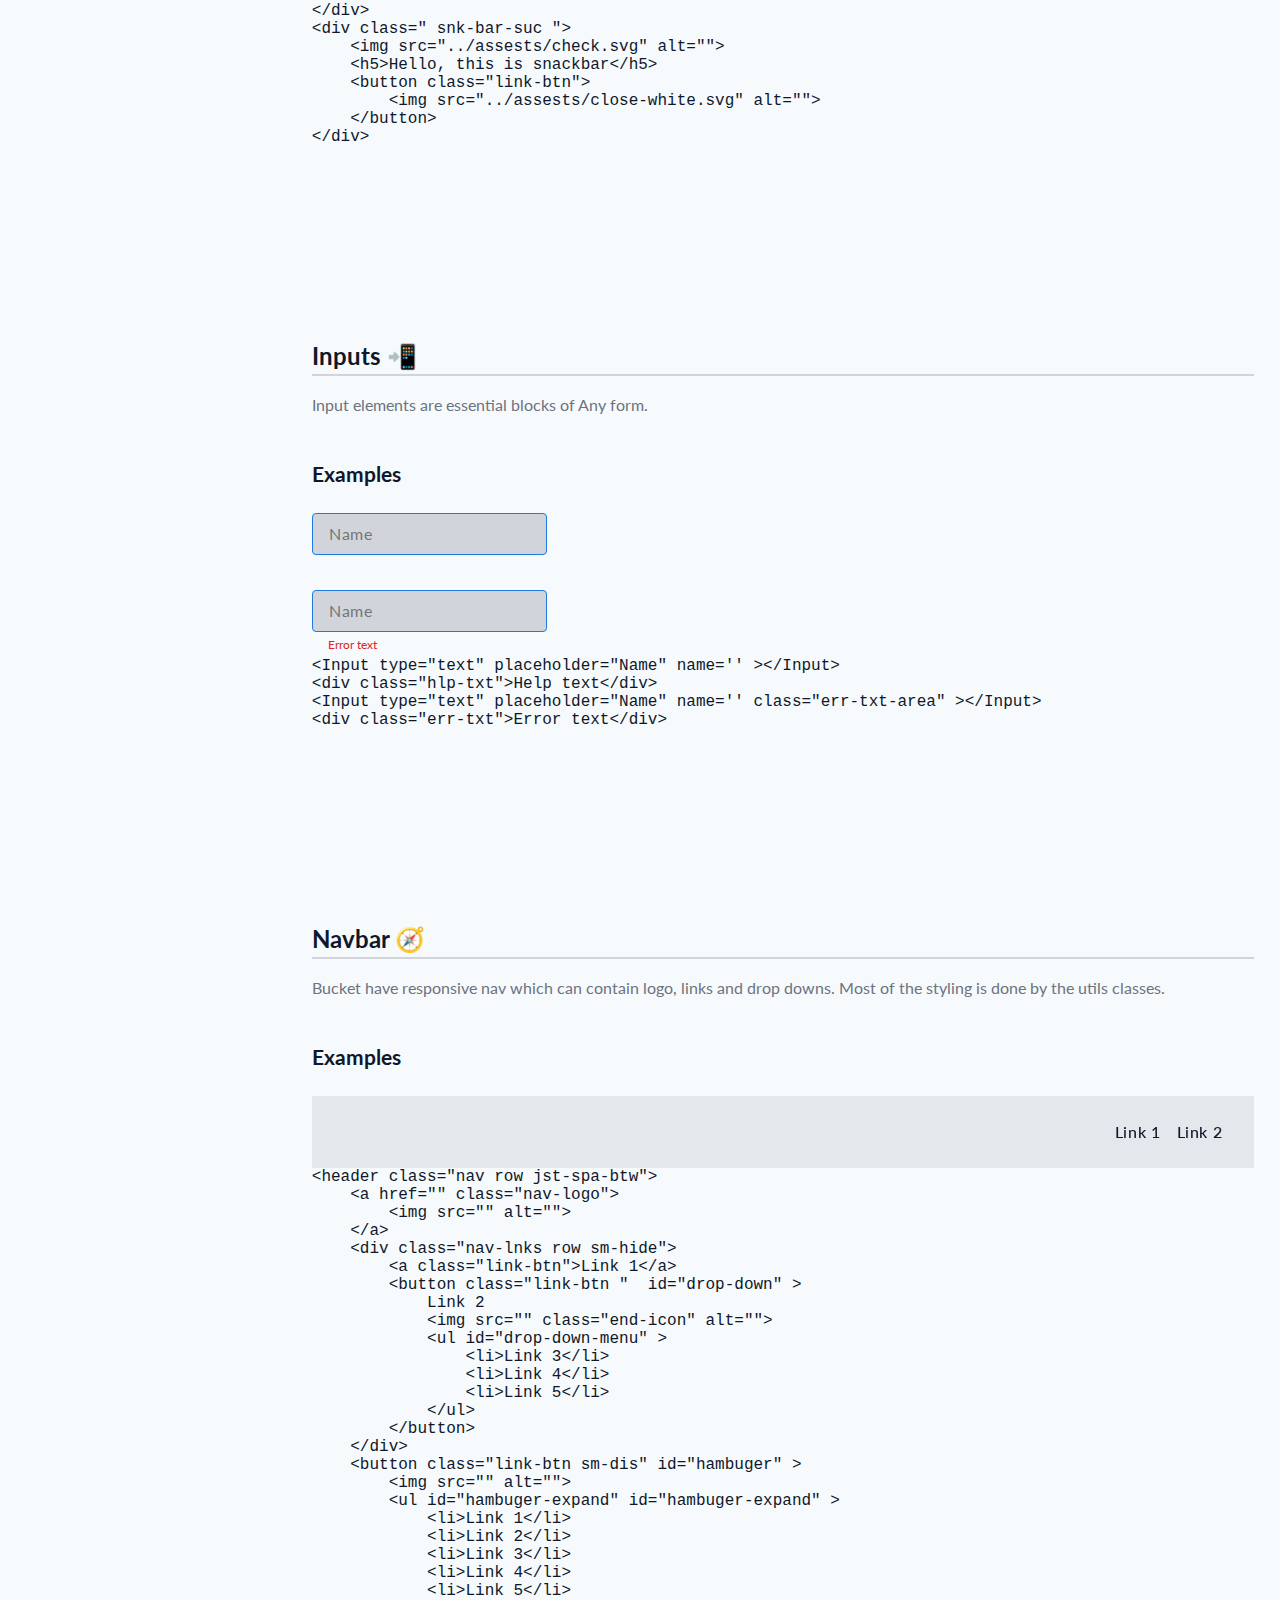
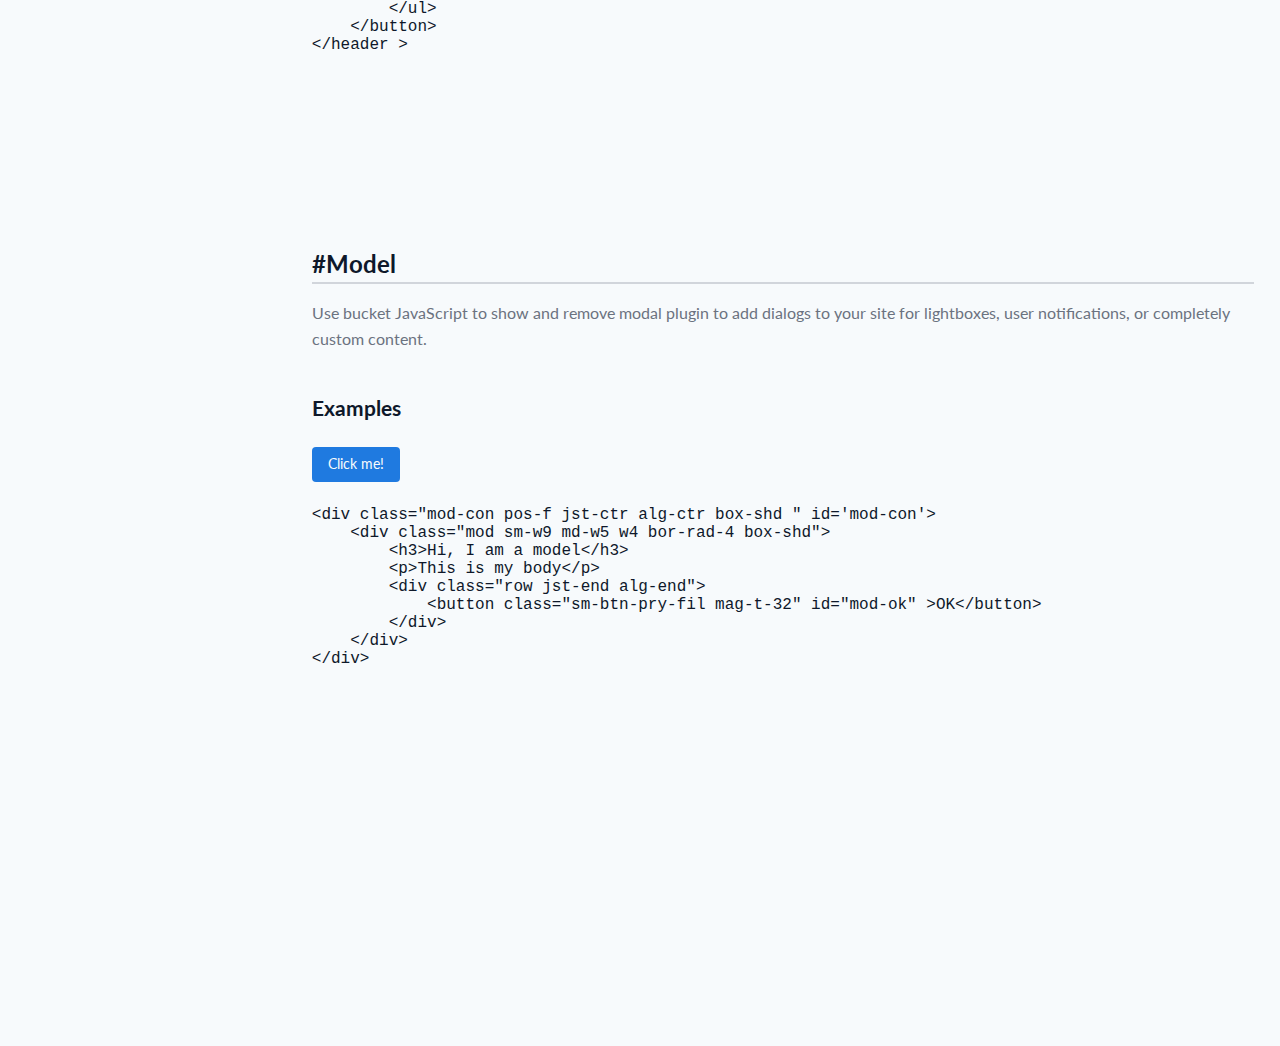
==== commit 970d47ed: "bugs resolve" ====
--- a/documentation/index.html
+++ b/documentation/index.html
@@ -9,7 +9,7 @@
     <link href="https://fonts.googleapis.com/css2?family=Lato:wght@300;400;700&display=swap" rel="stylesheet">
     <link rel="shortcut icon" href="../assests/favicon.svg" type="image/x-icon">
     <link rel="stylesheet" href="../css/prism.css">
-    <link rel="stylesheet" href="../css/bucket.css">
+    <link rel="stylesheet" href="../css/bucket-minify.css">
     <link rel="stylesheet" href="../css/main.css">
     <meta name="color-scheme" content="dark light">
 
@@ -51,13 +51,13 @@
             Grid System
         </a>
         <a href="#buttons" class="options bor-rad-4">
-            Button
+            Buttons
         </a>
         <a href="#cards" class="options bor-rad-4">
-            Card
+            Cards
         </a>
         <a href="#snackbars" class="options bor-rad-4">
-            Snackbar
+            Snackbars
         </a>
         <a href="#inputs" class="options bor-rad-4">
             Inputs
@@ -87,13 +87,13 @@
             Grid System
         </a>
         <a href="#buttons" class="mob-options bor-rad-4" onclick="removeMoblieMenu()" >
-            Button
+            Buttons
         </a>
         <a href="#cards" class="mob-options bor-rad-4" onclick="removeMoblieMenu()" >
-            Card
+            Cards
         </a>
         <a href="#snackbars" class="mob-options bor-rad-4" onclick="removeMoblieMenu()">
-            Snackbar
+            Snackbars
         </a>
         <a href="#inputs" class="mob-options bor-rad-4"  onclick="removeMoblieMenu()" >
             Inputs
@@ -507,7 +507,7 @@
                 Button 3
                 <img src="../assests/check-primary.svg" class="end-icon" alt="">
             </button>
-            <button class="btn-pry btn-dis mag-8">Button 4</button>
+            <button class="btn-pry btn-dis mag-8" disabled >Button 4</button>
         </div>
 
         <div class="row flx-wrp">
@@ -520,7 +520,7 @@
                 Button 7
                 <img src="../assests/check_circle_outline_white_24dp.svg" class="end-icon" alt="">
             </button>
-            <button class="btn-pry-fil btn-dis mag-8" >Button 8</button>
+            <button class="btn-pry-fil btn-dis mag-8" disabled >Button 8</button>
         </div>
         <pre ><code class="language-markup">&lt;button class=&quot;btn-pry&quot;&gt;Button 1&lt;/button&gt;
 &lt;button class=&quot;btn-pry&quot;&gt;
@@ -531,7 +531,7 @@
     Button 3
     &lt;img src=&quot;&quot; class=&quot;end-icon&quot; alt=&quot;&quot;&gt;
 &lt;/button&gt;
-&lt;button class=&quot;btn-pry btn-dis&quot; &gt;Button 4&lt;/button&gt;
+&lt;button class=&quot;btn-pry btn-dis&quot; disabled &gt;Button 4&lt;/button&gt;
 &lt;button class=&quot;btn-pry-fil mag-8&quot;&gt;Button 5&lt;/button&gt;
 &lt;button class=&quot;btn-pry-fil mag-8&quot;&gt;
     &lt;img src=&quot;&quot; class=&quot;str-icon&quot; alt=&quot;&quot;&gt;
@@ -541,7 +541,7 @@
     Button 7
     &lt;img src=&quot;&quot; class=&quot;end-icon&quot; alt=&quot;&quot;&gt;
 &lt;/button&gt;
-&lt;button class=&quot;btn-pry-fil btn-dis mag-8&quot; &gt;Button 8&lt;/button&gt;</code></pre>
+&lt;button class=&quot;btn-pry-fil btn-dis mag-8&quot; disabled &gt;Button 8&lt;/button&gt;</code></pre>
 
             <h3># Small Bottons</h3>
             <div class="row w12 flx-wrp">
@@ -554,7 +554,7 @@
                     Button 3
                     <img src="../assests/check-primary.svg" class="end-icon" alt="">
                 </button>
-                <button class="sm-btn-pry btn-dis mag-8">Button 4</button>
+                <button class="sm-btn-pry btn-dis mag-8" disabled>Button 4</button>
             </div>
             <div class="row flx-wrp">
                 <button class="sm-btn-pry-fil mag-8">Button 5</button>
@@ -566,7 +566,7 @@
                     Button 7
                     <img src="../assests/check_circle_outline_white_24dp.svg" class="end-icon" alt="">
                 </button>
-                <button class="sm-btn-pry-fil btn-dis mag-8">Button 8</button>
+                <button class="sm-btn-pry-fil btn-dis mag-8" disabled>Button 8</button>
             </div>
 <pre ><code class="language-markup">&lt;button class=&quot;sm-btn-pry&quot;&gt;Button 1&lt;/button&gt;
 &lt;button class=&quot;sm-btn-pry&quot;&gt;
@@ -577,7 +577,7 @@
     Button 3
     &lt;img src=&quot;&quot; class=&quot;end-icon&quot; alt=&quot;&quot;&gt;
 &lt;/button&gt;
-&lt;button class=&quot;sm-btn-pry btn-dis&quot;&gt;Button 4&lt;/button&gt;
+&lt;button class=&quot;sm-btn-pry btn-dis&quot; disabled &gt;Button 4&lt;/button&gt;
 &lt;button class=&quot;sm-btn-pry-fil &quot;&gt;Button 5&lt;/button&gt;
 &lt;button class=&quot;sm-btn-pry-fil &quot;&gt;
     &lt;img src=&quot;&quot; class=&quot;str-icon&quot; alt=&quot;&quot;&gt;
@@ -587,14 +587,14 @@
     Button 7
     &lt;img src=&quot;&quot; class=&quot;end-icon&quot; alt=&quot;&quot;&gt;
 &lt;/button&gt;
-&lt;button class=&quot;sm-btn-pry-fil btn-dis &quot;&gt;Button 8&lt;/button&gt;</code></pre>
+&lt;button class=&quot;sm-btn-pry-fil btn-dis &quot; disabled &gt;Button 8&lt;/button&gt;</code></pre>
         <h3># Link Bottons and Icon Button</h3>
         <div class="row flx-wrp">
             <button class="link-btn mag-r-8">
                 See More
             </button>
             <button class="icn-btn" >
-                <img src="../assests/add.svg" alt="">
+                <img src="../assests/fav-fil.svg" alt="">
             </button>
         </div>
 <pre ><code class="language-markup">&lt;a href='' class=&quot;link-btn&quot;&gt;
--- a/css/bucket-minify.css
+++ b/css/bucket-minify.css
@@ -0,0 +1 @@
+.avtr,.avtr-clr,.avtr-sq,.sm-avtr-clr,.sm-avtr-sq{position:relative;padding:4px}.avtr-clr>h4,.avtr-sq>h4,.sm-avtr-clr>h4{border-radius:50%;background:var(--primary-light);display:flex;justify-content:center;align-items:center;width:2.5rem;height:2.5rem;color:var(--inner-text)}.avtr-sq>h4{border-radius:.25rem}.sm-avtr-clr>h4{width:2rem;height:2rem}.avtr-clr>img,.avtr-sq>img,.sm-avtr-clr>img,.sm-avtr-sq>img{object-fit:cover;border-radius:50%}.avtr-sq>img{border-radius:.375rem}.sm-avtr-sq>img{border-radius:.25rem}.avtr-clr>img,.avtr-sq>img{width:2.5rem;height:2.5rem}.sm-avtr-clr>img,.sm-avtr-sq>img{width:32px;height:32px}.bdge{box-sizing:border-box;position:absolute;display:flex;align-items:center;justify-content:center;padding:.125rem .25rem;bottom:.0625rem;left:65%;min-width:1rem;height:1rem;font-weight:700;font-size:.65rem;text-align:center;border-radius:.5rem;color:var(--inner-text);background:var(--red-dark);box-shadow:0 0 0 .24em var(--background)}.link-btn,button{display:flex;justify-content:center;align-items:center;font:500 1rem/1.18em Lato,sans-serif;letter-spacing:.04em;appearance:none;border-radius:4px;border:none;cursor:pointer}button:focus{outline:0}button:focus-visible{outline:0;box-shadow:0 0 1px .09rem var(--primary-default)}button.btn-dis{border:2px solid var(--grey-light);background:var(--background);color:var(--grey-default);pointer-events:none}button>.str-icon{margin-right:8px}button>.end-icon{margin-left:8px}.btn-pry,.btn-pry-fil{min-width:9.875rem;max-width:11.875rem;height:3.5rem;padding:.875rem 2rem}.sm-btn-pry,.sm-btn-pry-fil{font:400 .87rem/1.21em Lato,sans-serif;letter-spacing:normal;padding:.56rem 1rem}.btn-pry-fil,.sm-btn-pry-fil{border:var(--primary-default);background-color:var(--primary-default);color:var(--inner-text)}button:active{background-color:var(--primary-light)}.btn-pry,.sm-btn-pry{color:var(--primary-default);border:1px solid var(--primary-default);background-color:var(--background)}.btn-pry:active,.sm-btn-pry:active{color:var(--primary-light);background:var(--background);border:1px solid var(--primary-light)}.btn-flt{position:fixed;bottom:1rem;right:1.3rem;z-index:99999;width:3.5rem;height:3.5rem;border-radius:50px;background:var(--primary-default)}.icn-btn{width:2rem;height:2rem;border-radius:1.2rem;background:var(--grey-light)}.btn-pry-fil.btn-dis,.sm-btn-pry-fil.btn-dis{border:2px solid var(--grey-light);background:var(--grey-light);color:var(--grey-default);pointer-events:none}.link-btn{background:0 0;padding:.5rem .5rem;position:relative;color:inherit}.link-btn:hover{background:var(--grey-opac)}.crd-cont{position:relative;width:15rem;background:var(--inner-background)}.crd-cont:hover{transform:translateY(-2px)!important;transition:transform .2s linear 50ms}.crd-cont>img{object-fit:cover;height:12rem}.crd-cont>.crd-badge{position:absolute;top:.5rem;left:.5rem;padding:.3rem .5rem;font-size:.75rem;line-height:1em;color:var(--inner-text);border-radius:1.25rem;background:var(--red-default)}.crd-cont>.crd-title{position:relative;padding:1rem .5rem .5rem .5rem}.crd-cont>.crd-title>button{height:2rem;margin-top:.5rem}.ovr-flw>.crd-title{position:absolute;bottom:0;color:var(--inner-text)}.crd-cont>.crd-wish{position:absolute;right:.5rem;bottom:3.375rem;background:var(--grey-light)}.crd-cont>.crd-ratg{position:absolute;top:.6875rem;right:.5rem;padding:.125rem .25rem;border-radius:.25rem;background:var(--yellow-default)}.crd-ratg>img{width:1.16rem}.typ-vrt{flex-direction:row;width:21.25rem;height:7.5rem}.typ-vrt>img{height:100%}.typ-vrt>.crd-title{padding:7px 8px}.crd-cont.typ-vrt>.crd-wish{right:.6rem;bottom:.7rem}.typ-vrt .crd-title>button{margin-top:1.2rem}.crd-cont.ovr-flw{overflow:hidden;min-height:18.75rem}.ovr-flw::before{position:absolute;content:'';width:100%;height:100%;background:linear-gradient(180deg,rgba(87,159,116,0) 36.25%,#000000bd 100%)}.ovr-flw>img{position:absolute;z-index:-1;height:100%}h1,h2,h3,h4,h5,h6{font-weight:400;line-height:1.5em}h1{font-size:2.2rem;line-height:1.16em}h2{font-size:1.5rem}h3{font-size:1.3rem}h4{font-size:1.125rem}h5{font-size:1rem}h6{font-size:.875rem}p{font-size:1rem;line-height:1.618em}.txt-rght{text-align:right}.txt-ctr{text-align:center}.txt-lft{text-align:left}.txt-jst{text-align:justify}.gry{color:var(--grey-default)}.txt-line-thro{text-decoration-line:line-through}input[type=password],input[type=text]{padding:.68rem 1rem;border:1px solid var(--primary-default);border-radius:4px;font-family:Lato,sans-serif;appearance:none;max-width:300px;font-size:1rem;line-height:1.14em;letter-spacing:.05em;color:var(--foreground);background-color:var(--grey-light)}input+.hlp-txt{color:var(--primary-light);font-size:.75rem;padding:5px 1rem}input:focus{outline:0;box-shadow:0 0 0 .05rem var(--primary-default);border:1px solid var(--primary-default)}input+.hlp-txt{display:none;font-size:.75rem;padding:5px 1rem}input:focus+.hlp-txt{display:block;animation:uptodown .2s linear}input[type=checkbox],input[type=radio]{visibility:hidden}.check{width:1rem;height:1rem;border:2px solid var(--primary-dark);display:flex;align-items:center;justify-content:center;cursor:pointer}input[type=radio]~.check{border-radius:16px}input[type=checkbox]~.check{border-radius:.25rem}input[type=radio]:checked~.check::after{content:'';background:var(--primary-dark);width:80%;height:80%;border-radius:50%;border-radius:none}input[type=checkbox]:checked~.check::after{content:'';background:var(--primary-dark);width:80%;height:80%;border-radius:.1rem;border-radius:none}@-webkit-keyframes uptodown{0%{transform:translate(0 ,-10px);opacity:0}100%{transform:translate(0);opacity:1}}@keyframes uptodown{0%{transform:translate(0 ,-10px);opacity:0}100%{transform:translate(0);opacity:1}}.err-txt-area{border:1px solid var(--red-default)}.err-txt-area:focus{outline:0;border:1px solid var(--red-default);box-shadow:none}.err-txt-area+.err-txt{font-size:.75rem;padding:5px 1rem;color:var(--red-default)}.snk-bar,.snk-bar-err,.snk-bar-suc,.snk-bar-war{display:flex;position:relative;align-items:center;padding:0 1rem;height:3rem;width:21.25rem;color:#fff;background:#4a4a4a;border-radius:4px}.pos-f-r{position:fixed;z-index:9999;top:1.5rem;right:2rem;animation:snkbarmoverRight .2s linear 50ms}.pos-f-l{position:fixed;top:1.5rem;left:2rem;animation:snkbarmoverLeft .2s linear 50ms}.pos-f-t{position:fixed;top:0;left:0;animation:snkbarmoverTop .2s linear 50ms}@keyframes snkbarmoverRight{0%{transform:translate(30px ,0);opacity:0}100%{transform:translate(0);opacity:1}}@keyframes snkbarmoverLeft{0%{transform:translate(-30px ,0);opacity:0}100%{transform:translate(0);opacity:1}}@keyframes snkbarmoverTop{0%{transform:translate(0 ,-30px);opacity:0}100%{transform:translate(0);opacity:1}}.snk-bar-err>h5,.snk-bar-suc>h5,.snk-bar-war>h5{margin-left:8px}.snk-bar-err>button,.snk-bar-suc>button,.snk-bar-war>button,.snk-bar>button{color:inherit;position:absolute;right:8px}.snk-bar-err{background:var(--red-default)}.snk-bar-war{background:var(--yellow-default)}.snk-bar-suc{background:var(--primary-light)}.nav{padding:.8rem 1rem;width:100%;height:4.5rem;background:var(--grey-opac)}.nav-logo{width:3.2rem}.nav-logo>img{width:100%}.nav>.nav-lnks{position:relative}#hambuger-expand,.nav #drop-down #drop-down-menu{display:none;text-align:left;width:12.5rem;position:absolute;top:100%;right:0;background:var(--background);border:1px solid var(--grey-light);border-radius:.25rem}#drop-down-menu li,#hambuger-expand li{padding:.35rem 1rem}.mod-con{display:none;width:100vw;height:100vh;background:var(--grey-opac);z-index:9999}.mod{padding:18px;max-width:33.75rem;background:var(--background)}.pos-r{position:relative}.pos-a{position:absolute}.dir-res{flex-direction:row-reverse}.pad-4{padding:.25rem}.pad-8{padding:.5rem}.pad-16{padding:1rem}.pad-32{padding:2rem}.pad-64{padding:4rem}.pad-l-4{padding-left:.25rem}.pad-l-8{padding-left:.5rem}.pad-l-16{padding-left:1rem}.pad-l-32{padding-left:2rem}.pad-l-64{padding-left:4rem}.pad-r-4{padding-right:.25rem}.pad-r-8{padding-right:.5rem}.pad-r-16{padding-right:1rem}.pad-r-32{padding-right:2rem}.pad-r-64{padding-right:4rem}.pad-t-4{padding-top:.25rem}.pad-t-8{padding-top:.5rem}.pad-t-16{padding-top:1rem}.pad-t-32{padding-top:2rem}.pad-t-64{padding-top:4rem}.pad-b-4{padding-bottom:.25rem}.pad-b-8{padding-bottom:.5rem}.pad-b-16{padding-bottom:1rem}.pad-b-32{padding-bottom:2rem}.pad-b-64{padding-bottom:4rem}.mag-8{margin:.5rem}.mag-16{margin:1rem}.mag-32{margin:2rem}.mag-64{margin:4rem}.mag-l-4{margin-left:.25rem}.mag-l-8{margin-left:.5rem}.mag-l-16{margin-left:1rem}.mag-l-32{margin-left:2rem}.mag-l-64{margin-left:4rem}.mag-r-4{margin-right:.25rem}.mag-r-8{margin-right:.5rem}.mag-r-16{margin-right:1rem}.mag-r-32{margin-right:2rem}.mag-r-64{margin-right:4rem}.mag-t-4{margin-top:.25rem}.mag-t-8{margin-top:.5rem}.mag-t-16{margin-top:1rem}.mag-t-32{margin-top:2rem}.mag-t-64{margin-top:4rem}.mag-b-4{margin-bottom:.25rem}.mag-b-8{margin-bottom:.5rem}.mag-b-16{margin-bottom:1rem}.mag-b-32{margin-bottom:2rem}.mag-b-64{margin-bottom:4rem}.bold{font-weight:700}.bor-rad-4{border-radius:.25rem}.bor-rad-8{border-radius:.5rem}.bor-sol{border:1px solid var(--grey-light)}.box-shd{box-shadow:0 0 2px 0 rgb(0 0 0 / 18%),0 1px 3px 0 rgb(0 0 0 / 7%),0 4px 10px 0 rgb(0 0 0 / 10%)}.hov-box-shd:hover{box-shadow:0 0 2px 0 rgb(0 0 0 / 18%),0 1px 3px 0 rgb(0 0 0 / 7%),0 4px 10px 0 rgb(0 0 0 / 10%)}ul{list-style:none}a,a:active,a:focus,a:hover,a:visited{text-decoration:none;color:inherit}a:focus{outline:0;box-shadow:0 0 1px .09rem var(--primary-default)}.pos-a{position:absolute}.pos-f{position:fixed;top:0;left:0}.flx-odr-1{order:1}.flx-odr-2{order:2}.container{width:100%}.col,.row{display:flex}.col{flex-direction:column}.w1{width:8.333%}.w2{width:16.666%}.w3{width:24.99%}.w4{width:33.332%}.w5{width:41.665%}.w6{width:50%}.w7{width:58.331%}.w8{width:66.664%}.w9{width:74.997%}.w10{width:83.333%}.w11{width:91.663%}.w12{width:100%}.jst-str{justify-content:flex-start}.jst-ctr{justify-content:center}.jst-spa-ard{justify-content:space-around}.jst-spa-btw{justify-content:space-between}.jst-spa-eve{justify-content:space-evenly}.jst-end{justify-content:flex-end}.alg-str{align-items:flex-start}.alg-ctr{align-items:center}.alg-end{align-items:flex-end}.flx-wrp{flex-wrap:wrap}.hide{display:none}.dis{display:block}.md-dis{display:none}.sm-dis{display:none}@media (max-width:900px){:root{font-size:14px}.md-w1{width:8.333%}.md-w2{width:16.666%}.md-w3{width:24.99%}.md-w4{width:33.332%}.md-w5{width:41.665%}.md-w6{width:50%}.md-w7{width:58.331%}.md-w8{width:66.664%}.md-w9{width:74.997%}.md-w10{width:83.333%}.md-w11{width:91.663%}.md-w12{width:100%}.md-jst-str{justify-content:flex-start}.md-jst-ctr{justify-content:center}.md-jst-spa-ard{justify-content:space-around}.md-jst-spa-eve{justify-content:space-evenly}.md-jst-end{justify-content:flex-end}.md-alg-str{align-items:flex-start}.md-alg-ctr{align-items:center}.md-alg-end{align-items:flex-end}.md-flx-wrp{flex-wrap:wrap}.md-hide{display:none}.md-dis{display:block}}@media (max-width:600px){:root{font-size:12px}.sm-w1{width:8.333%}.sm-w2{width:16.666%}.sm-w3{width:24.99%}.sm-w4{width:33.332%}.sm-w5{width:41.665%}.sm-w6{width:50%}.sm-w7{width:58.331%}.sm-w8{width:66.664%}.sm-w9{width:74.997%}.sm-w10{width:83.333%}.sm-w11{width:91.663%}.sm-w12{width:100%}.sm-jst-str{justify-content:flex-start}.sm-jst-ctr{justify-content:center}.sm-jst-spa-ard{justify-content:space-around}.sm-jst-spa-eve{justify-content:space-evenly}.sm-jst-end{justify-content:flex-end}.sm-alg-str{align-items:flex-start}.sm-alg-ctr{align-items:center}.sm-alg-end{align-items:flex-end}.sm-flx-wrp{flex-wrap:wrap}.sm-hide{display:none}.sm-dis{display:block}}*{padding:0;margin:0;box-sizing:border-box}body{--primary-dark:#1E40AF;--primary-default:#1f7ae0;--primary-light:#3B82F6;--grey-dark:#374151;--grey-default:#6B7280;--grey-light:#D1D5DB;--grey-opac:#d1d5db7e;--red-dark:#B91C1C;--red-default:#DC2626;--red-light:#EF4444;--yellow-dark:#e4b601;--yellow-default:#FACC15;--yellow-light:#FDE047;--green-dark:#166534;--green-default:#16A34A;--green-light:#22C55E;--sm-pd:0.5rem 3vw;--black:#111827;--inner-text:#f7fafc;--background:#f7fafc;--inner-background:transparent;--foreground:#0e182a;font-family:Lato,sans-serif;background-color:var(--background);color:var(--foreground);font-size:16px}body.dark-theme{--primary-dark:#1E40AF;--primary-default:#1f7ae0;--primary-light:#3B82F6;--grey-dark:#111827;--grey-default:#f7fafce1;--grey-light:#a5a9af85;--grey-opac:#a5a9afb4;--red-dark:#991B1B;--red-default:#B91C1C;--red-light:#DC2626;--yellow-dark:#92400E;--yellow-default:#B45309;--yellow-light:#D97706;--green-dark:#065F46;--green-default:#047857;--green-light:#059669;--black:#0e182a;--inner-text:#f7fafc;--background:#0e182a;--inner-background:#142138;--foreground:#f7fafc;--sm-pd:0.5rem 3vw;font-family:Lato,sans-serif;background-color:var(--background);color:var(--foreground);font-size:16px}@media (prefers-color-scheme:dark){body{--primary-dark:#1E40AF;--primary-default:#1f7ae0;--primary-light:#3B82F6;--grey-dark:#111827;--grey-default:#f7fafce1;--grey-light:#a5a9af85;--grey-opac:#37415150;--red-dark:#991B1B;--red-default:#B91C1C;--red-light:#DC2626;--yellow-dark:#92400E;--yellow-default:#B45309;--yellow-light:#D97706;--green-dark:#065F46;--green-default:#047857;--green-light:#059669;--black:#0e182a;--inner-text:#f7fafc;--background:#0e182a;--foreground:#f7fafc;--sm-pd:0.5rem 3vw;font-family:Lato,sans-serif;background-color:var(--background);color:var(--foreground);font-size:16px}body.light-theme{--primary-dark:#1E40AF;--primary-default:#1f7ae0;--primary-light:#3B82F6;--grey-dark:#374151;--grey-default:#6B7280;--grey-light:#D1D5DB;--grey-opac:#d1d5db7e;--red-dark:#B91C1C;--red-default:#DC2626;--red-light:#EF4444;--yellow-dark:#e4b601;--yellow-default:#FACC15;--yellow-light:#FDE047;--green-dark:#166534;--green-default:#16A34A;--green-light:#22C55E;--sm-pd:0.5rem 3vw;--black:#111827;--inner-text:#f7fafc;--background:#f7fafc;--foreground:#0e182a;font-family:Lato,sans-serif;background-color:var(--background);color:var(--foreground);font-size:16px}}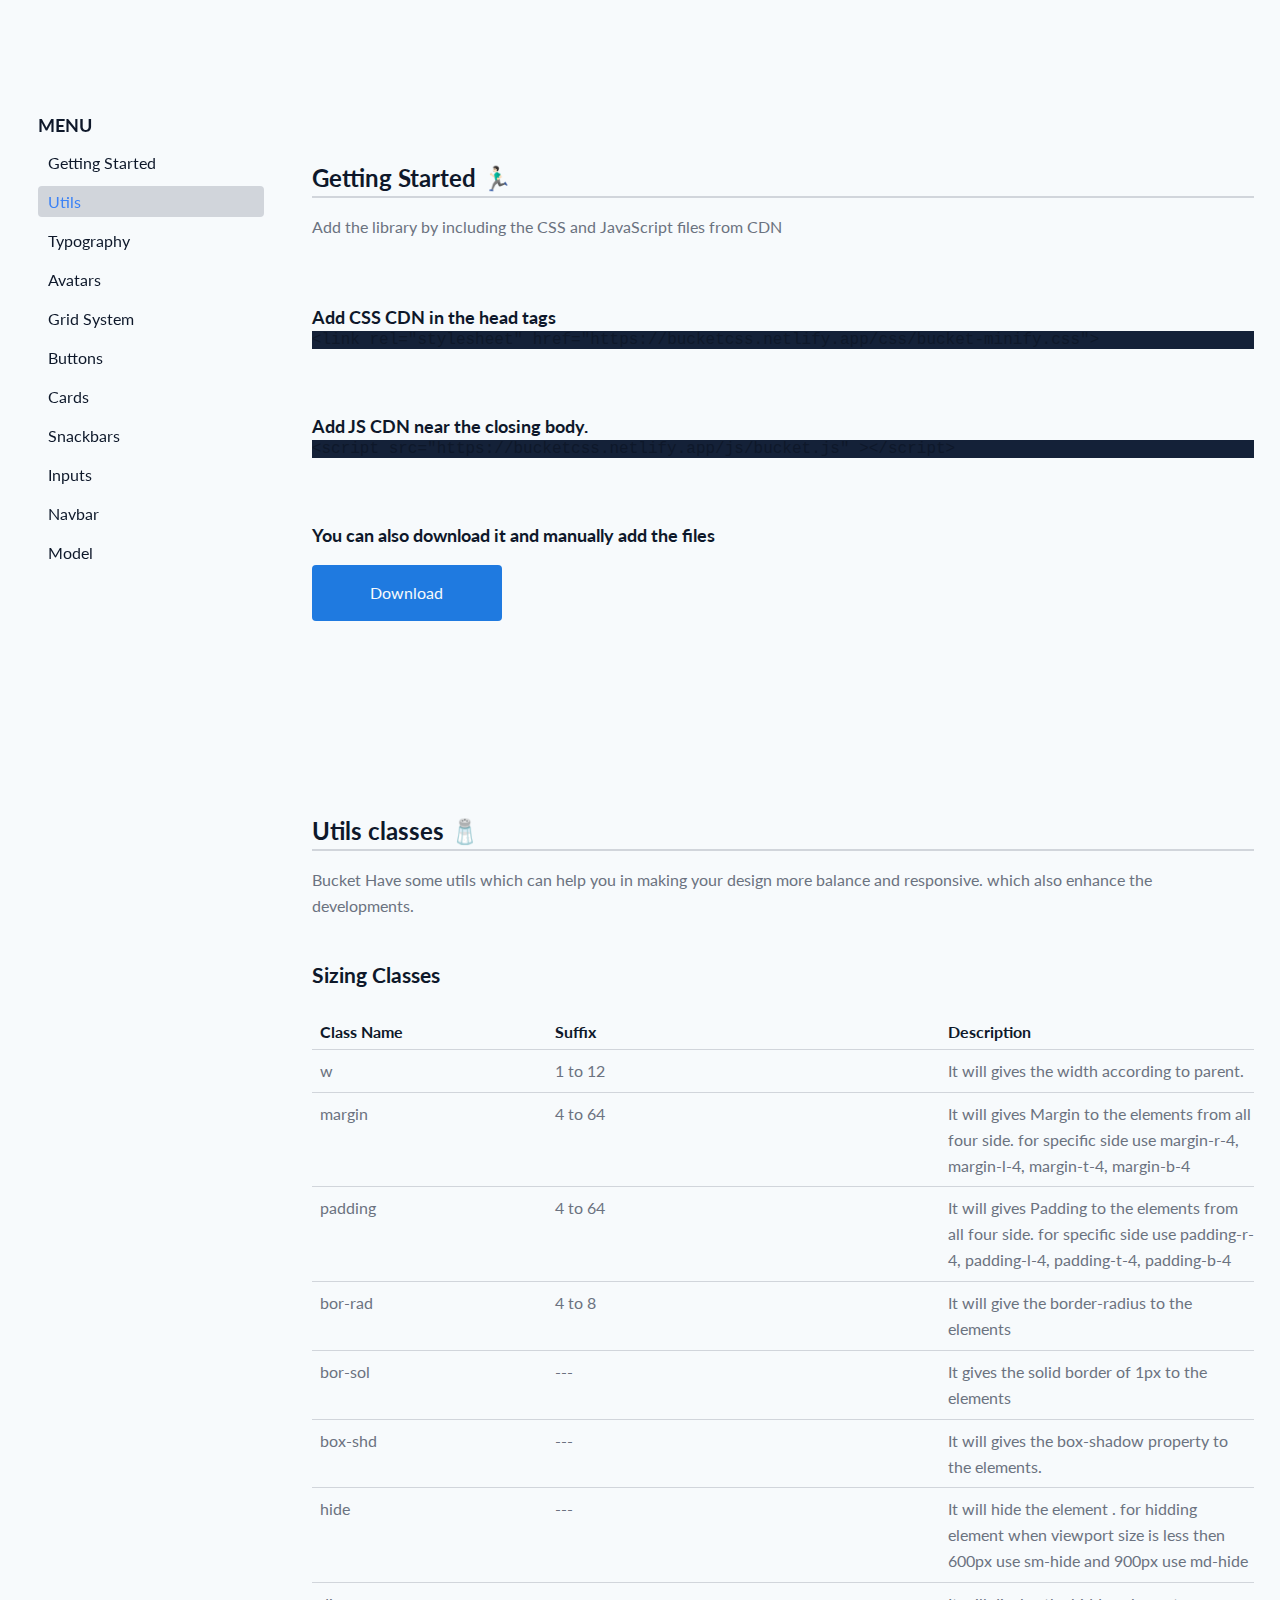
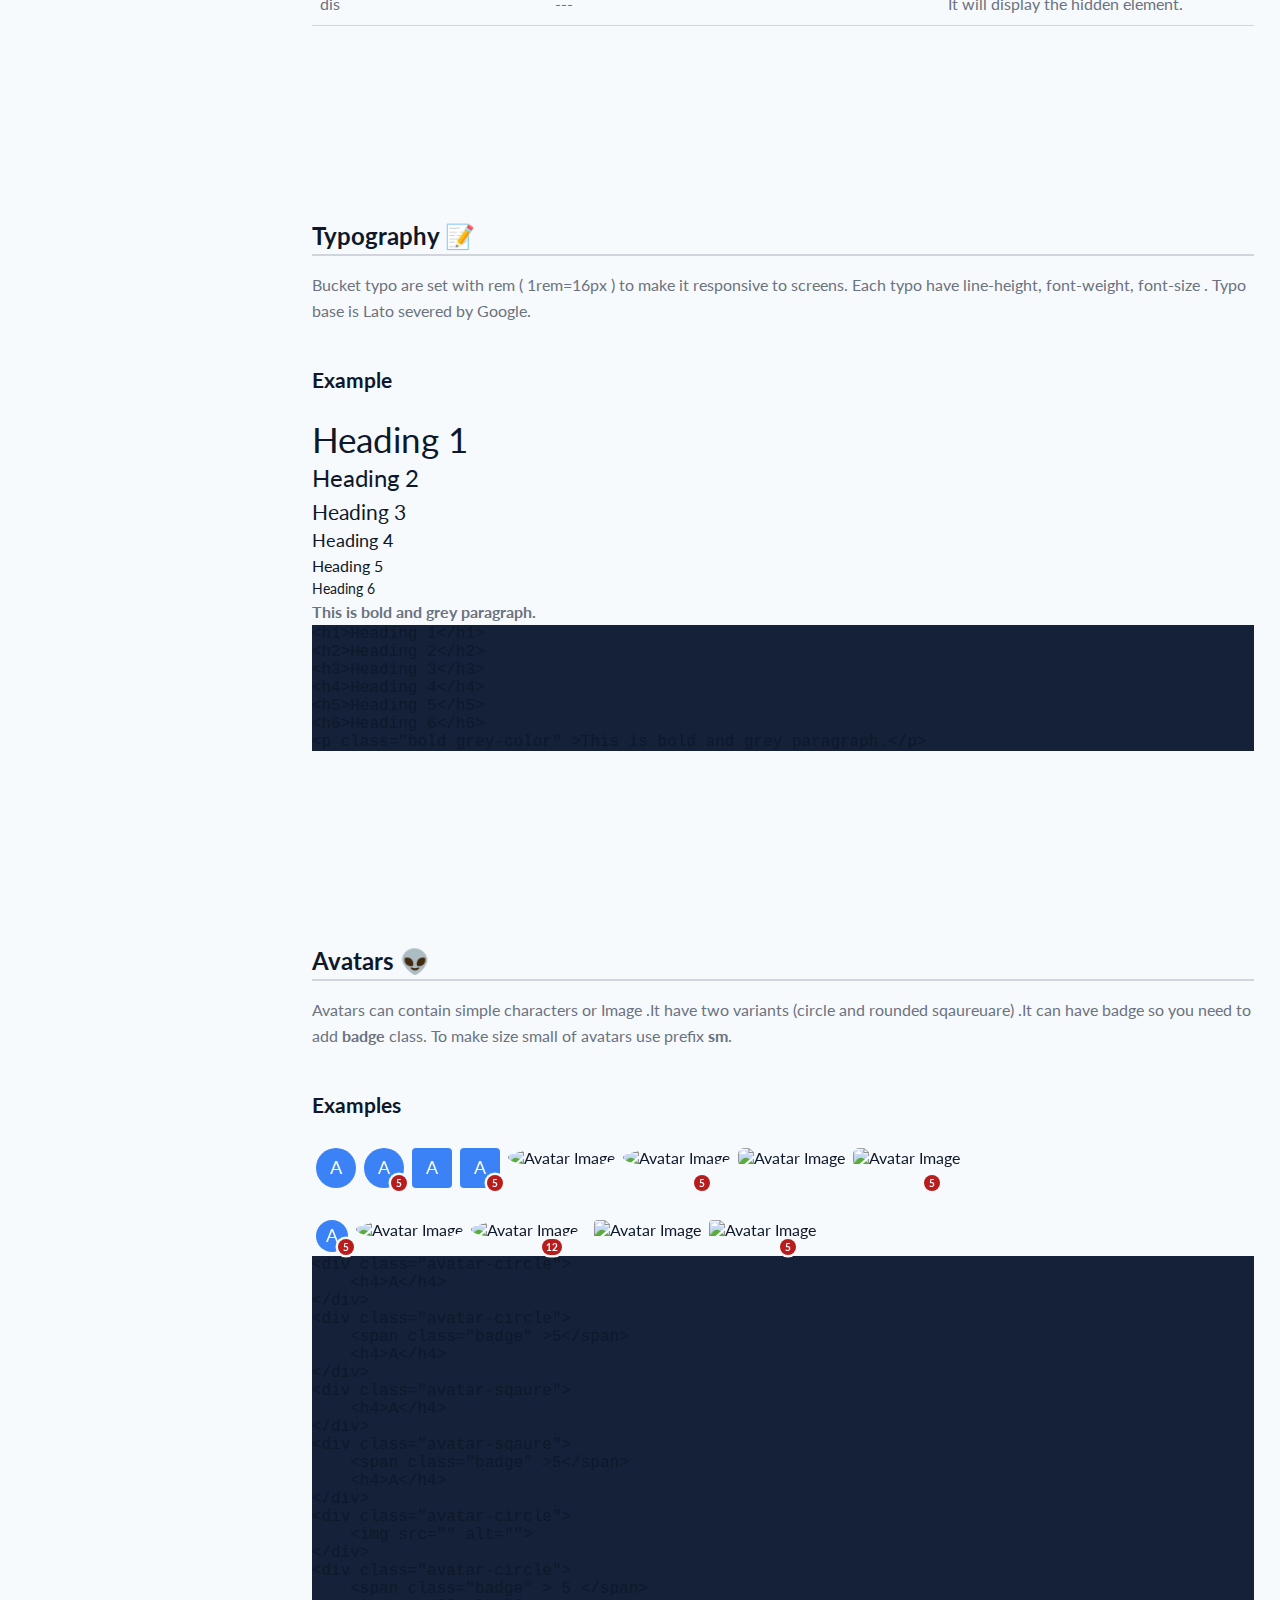
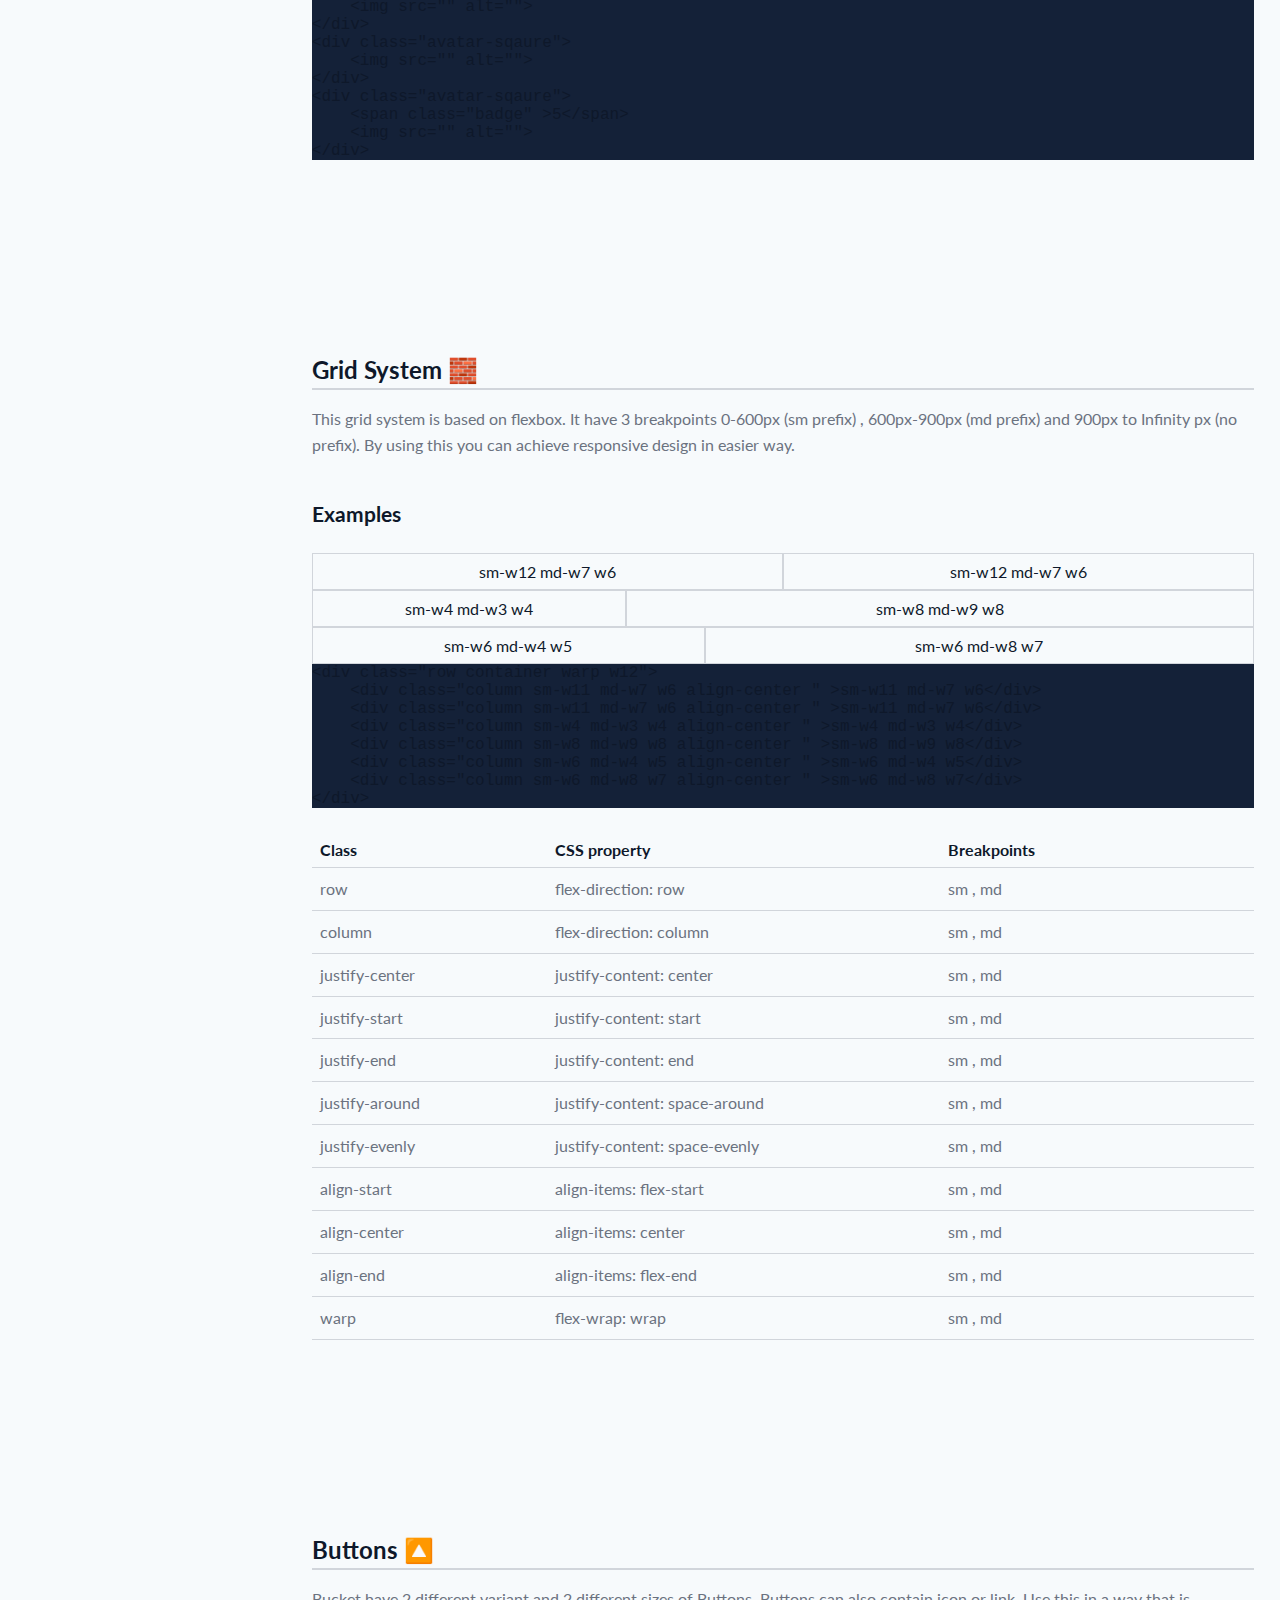
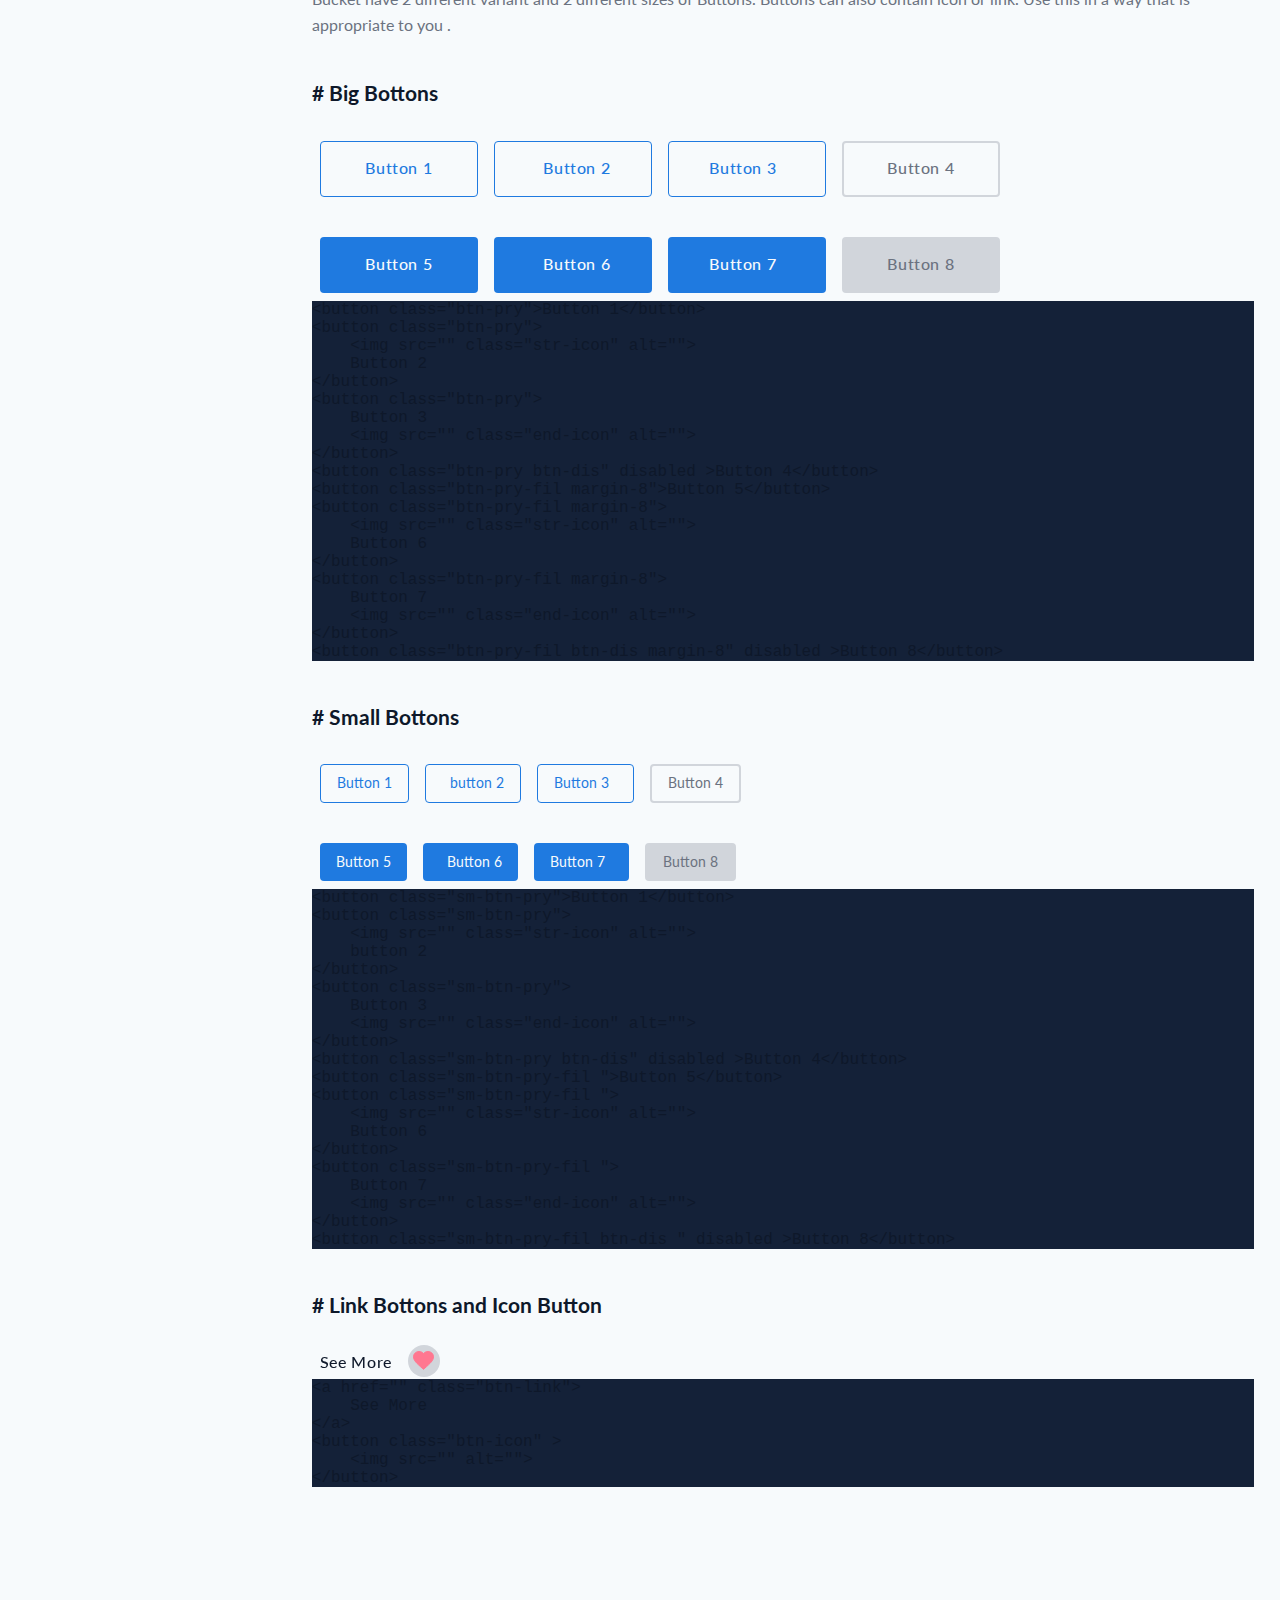
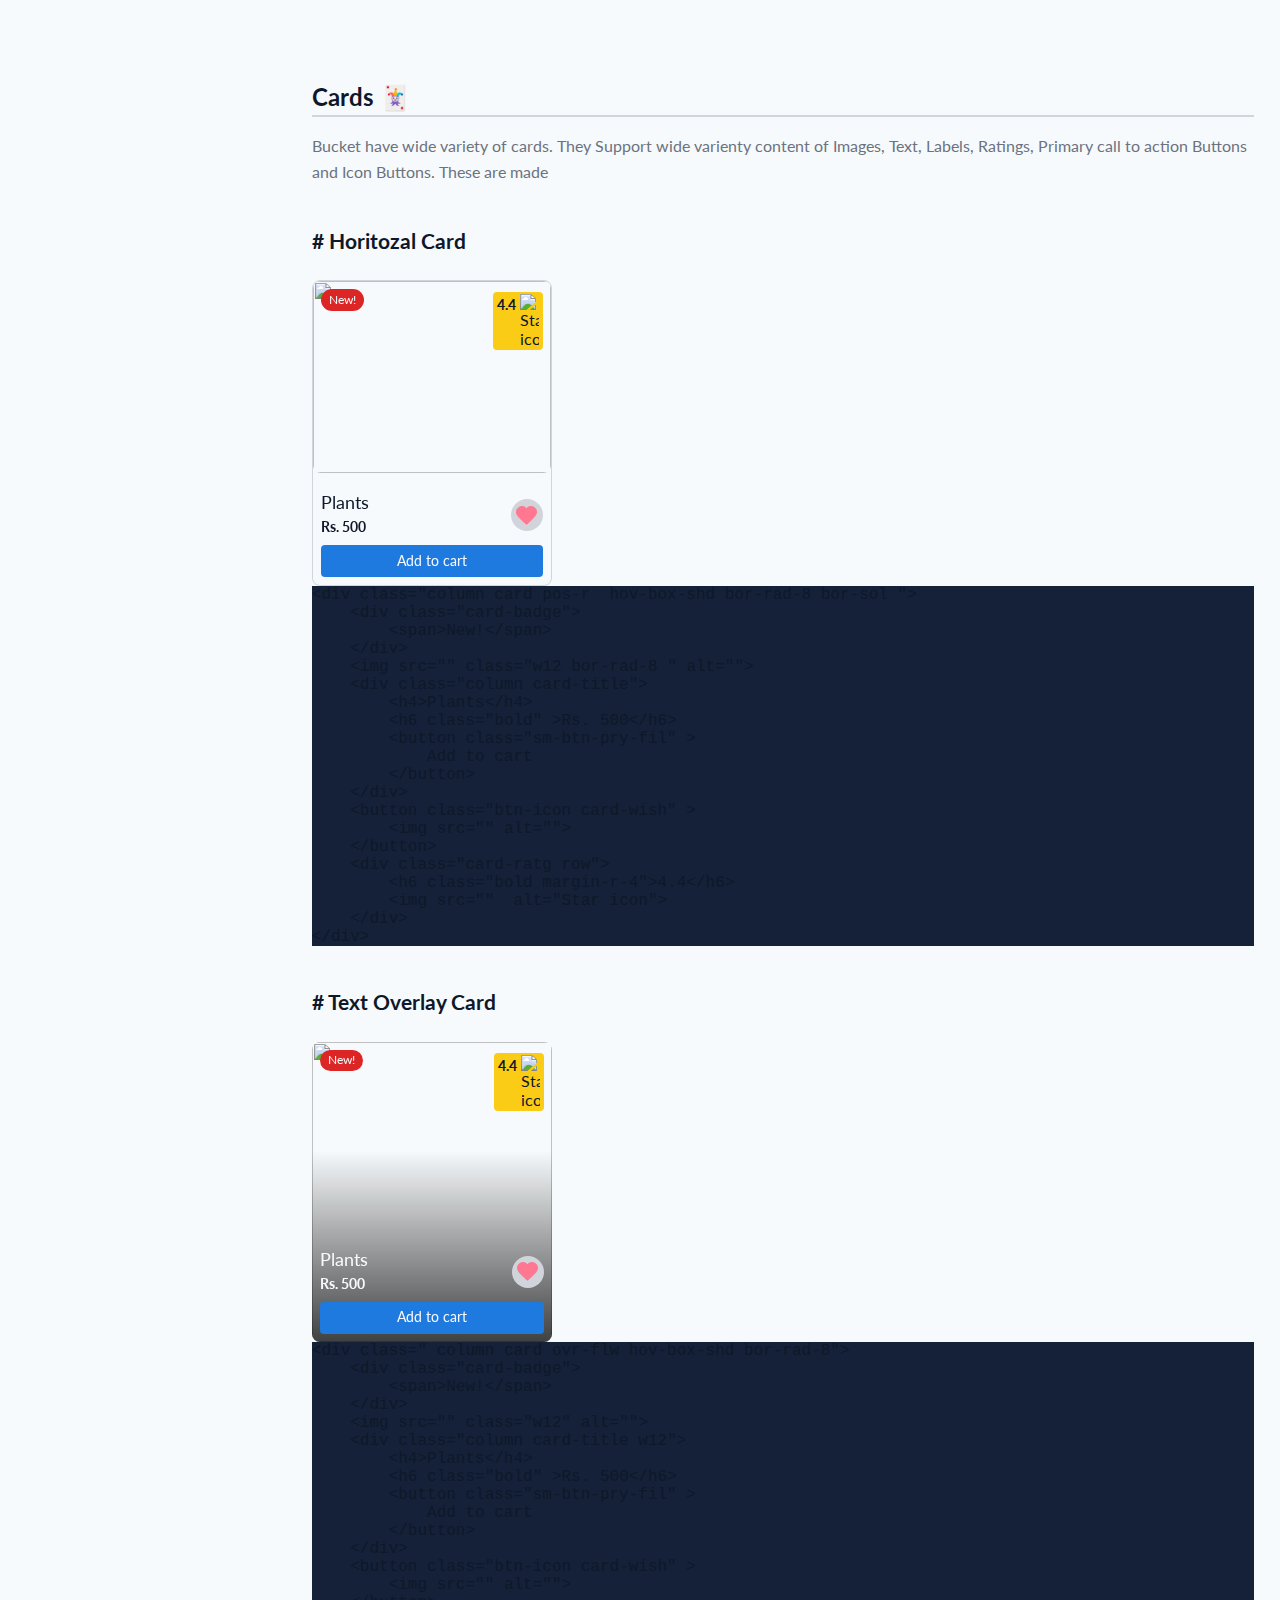
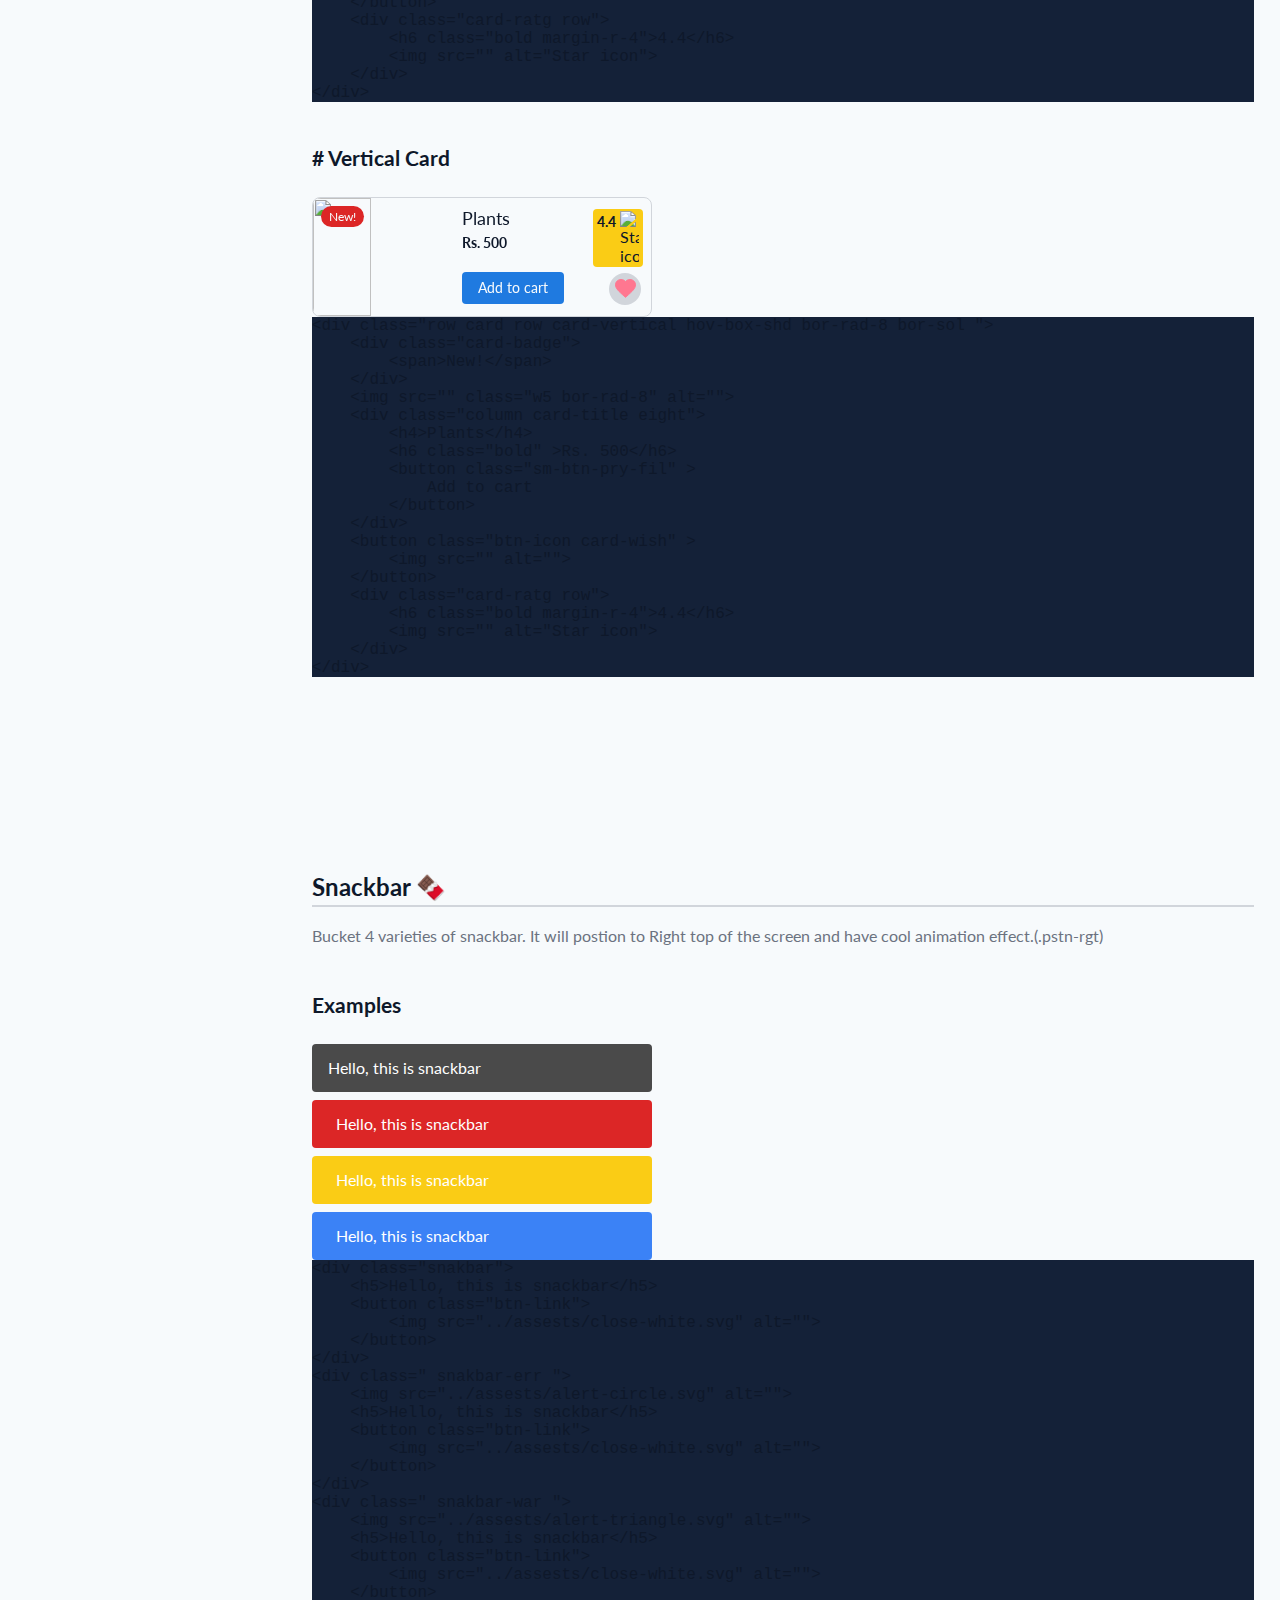
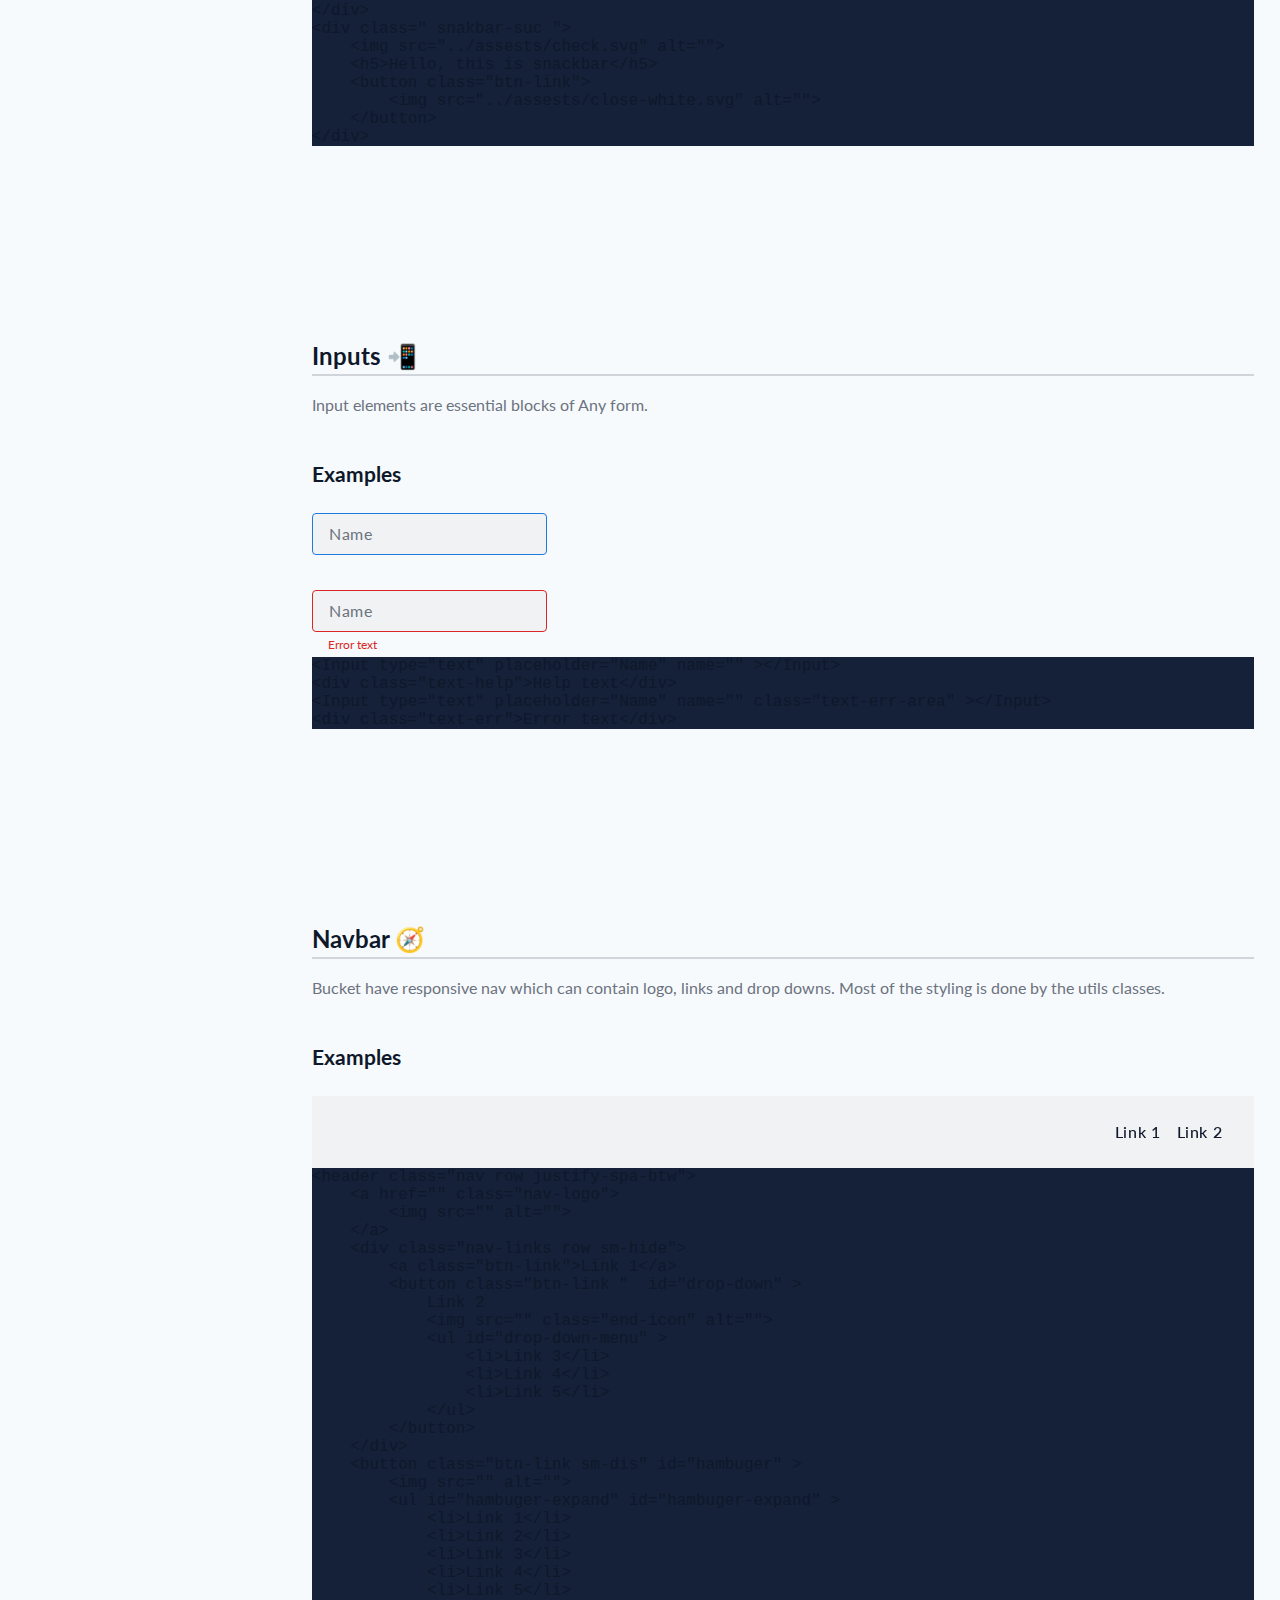
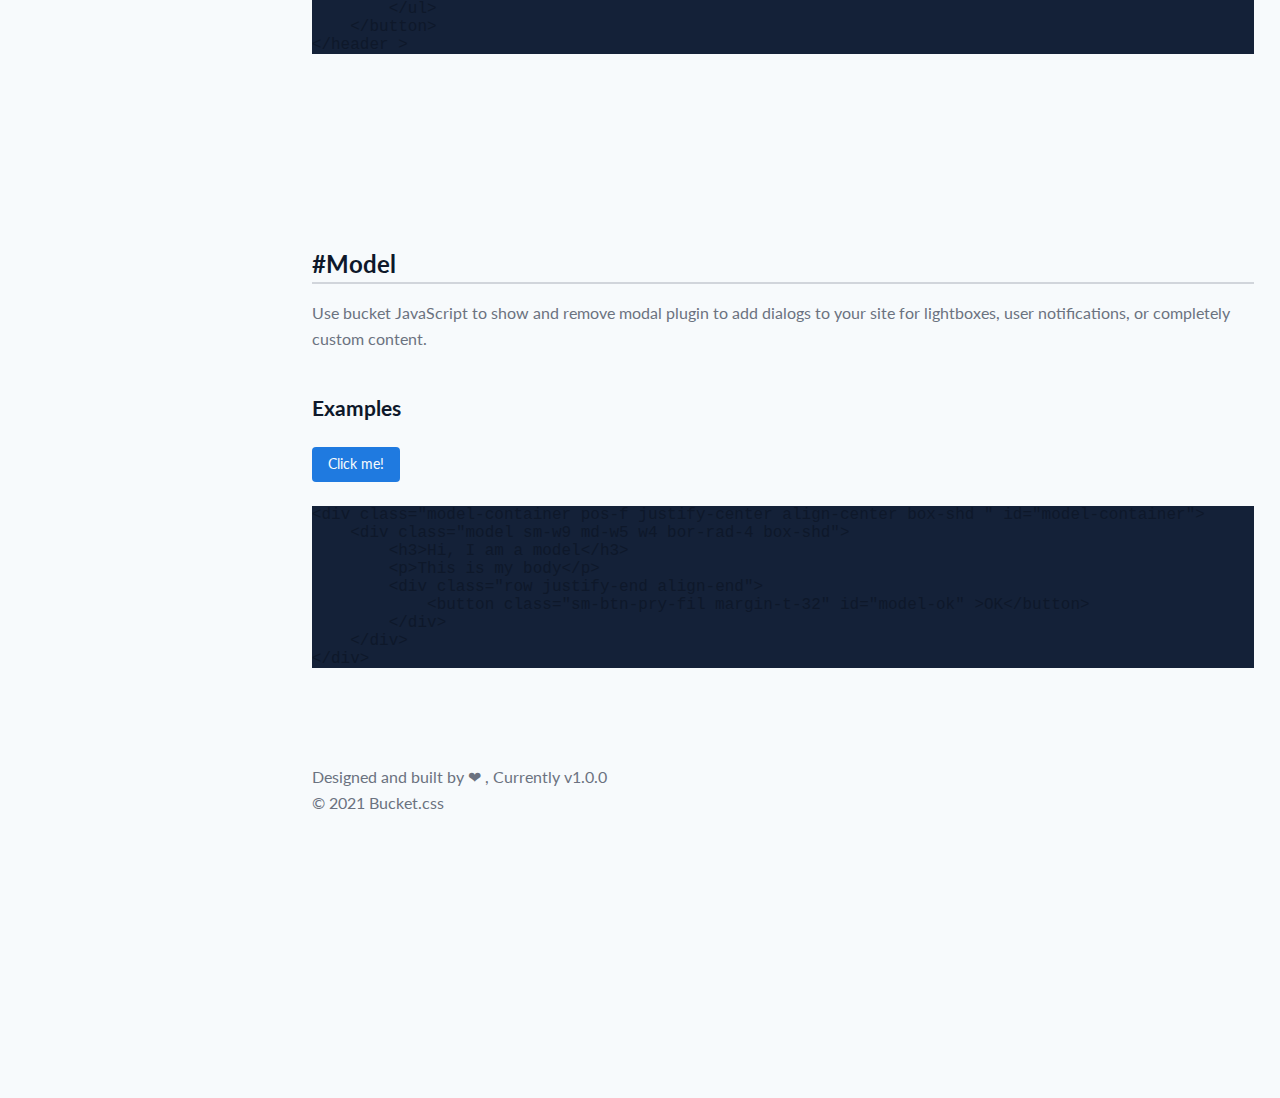
==== commit 0055175c: "name issues fixes" ====
--- a/documentation/index.html
+++ b/documentation/index.html
@@ -14,18 +14,18 @@
     <meta name="color-scheme" content="dark light">
 
 </head>
-<body class="row jst-str">
-    <div class=" header w12 pos-f-t row alg-ctr jst-spa-btw pad-16">
+<body class="row justify-start">
+    <div class=" header w12 pos-f-t row align-center justify-spa-btw padding-16">
         <a href="../index.html">
             <img src="../assests/bucket-logo.svg" class="md-hide" alt="">
             <img src="../assests/favicon.svg" class="md-dis" alt="">
         </a>
         <div class="row">
-            <a href="https://github.com/GagandeepSingh0115/bucket.css" target="_blank" class="link-btn mag-r-8 "  >
+            <a href="https://github.com/GagandeepSingh0115/bucket.css" target="_blank" class="btn-link margin-r-8 "  >
                 <img src="../assests/github.svg" alt="">
             </a>
-            <button class="link-btn" id='theme-toggle'>
-                <img src="../assests/moon.svg" id='toogle-img' alt="">
+            <button class="btn-link" id="theme-toggle">
+                <img src="../assests/moon.svg" id="toogle-img" alt="">
             </button>
         </div>
     </div>
@@ -33,7 +33,7 @@
     </div>
     <div class="pos-f-l">
     </div>
-    <nav class="col md-hide" >
+    <nav class="column md-hide" >
         <h4>MENU</h4>
         <a href="#gettingstarted" class="options bor-rad-4">
             Getting Started
@@ -69,57 +69,57 @@
             Model
         </a>
     </nav>
-    <nav class="col mob-men hide" id='mob-nav'>
+    <nav class="column mob-men hide" id="mob-nav">
         <h4>MENU</h4>
-        <a href="#gettingstarted" class="mob-options bor-rad-4" onclick="removeMoblieMenu()" >
+        <a href="#gettingstarted" class="mob-options bor-rad-4" onclick="removeMobileMenu()" >
             Getting Started
         </a>
-        <a href="#utils" class="mob-options bor-rad-4" onclick="removeMoblieMenu()" >
+        <a href="#utils" class="mob-options bor-rad-4" onclick="removeMobileMenu()" >
             Utils
         </a>
-        <a href="#typography" class="mob-options bor-rad-4" onclick="removeMoblieMenu()" >
+        <a href="#typography" class="mob-options bor-rad-4" onclick="removeMobileMenu()" >
             Typography
         </a>
-        <a href="#avatars" class="mob-options bor-rad-4" onclick="removeMoblieMenu()" >
+        <a href="#avatars" class="mob-options bor-rad-4" onclick="removeMobileMenu()" >
             Avatars
         </a>
-        <a href="#grids" class="mob-options bor-rad-4" onclick="removeMoblieMenu()" >
+        <a href="#grids" class="mob-options bor-rad-4" onclick="removeMobileMenu()" >
             Grid System
         </a>
-        <a href="#buttons" class="mob-options bor-rad-4" onclick="removeMoblieMenu()" >
+        <a href="#buttons" class="mob-options bor-rad-4" onclick="removeMobileMenu()" >
             Buttons
         </a>
-        <a href="#cards" class="mob-options bor-rad-4" onclick="removeMoblieMenu()" >
+        <a href="#cards" class="mob-options bor-rad-4" onclick="removeMobileMenu()" >
             Cards
         </a>
-        <a href="#snackbars" class="mob-options bor-rad-4" onclick="removeMoblieMenu()">
+        <a href="#snackbars" class="mob-options bor-rad-4" onclick="removeMobileMenu()">
             Snackbars
         </a>
-        <a href="#inputs" class="mob-options bor-rad-4"  onclick="removeMoblieMenu()" >
+        <a href="#inputs" class="mob-options bor-rad-4"  onclick="removeMobileMenu()" >
             Inputs
         </a>
-        <a href="#navbar" class="mob-options bor-rad-4"  onclick="removeMoblieMenu()" >
+        <a href="#navbar" class="mob-options bor-rad-4"  onclick="removeMobileMenu()" >
             Navbar
         </a>
-        <a href="#model" class="mob-options bor-rad-4"  onclick="removeMoblieMenu()" >
+        <a href="#model" class="mob-options bor-rad-4"  onclick="removeMobileMenu()" >
             Model
         </a>
     </nav>
 <main class="md-w12">
-    <button class="btn-flt box-shd hide md-dis" id='show-menu'  >
+    <button class="btn-flooting box-shd hide md-dis" id="show-menu"  >
         <img src="../assests/menu.svg" id="ham-icon" alt="">
     </button>
 
     <section id="gettingstarted">
         <h2 class="is_active">Getting Started 🏃🏻‍♂️</h2>
         <p>Add the library by including the CSS and JavaScript files from CDN</p>
-        <h4 class="bold mag-t-64">Add CSS CDN in the head tags</h4>
+        <h4 class="bold margin-t-64">Add CSS CDN in the head tags</h4>
         <pre ><code class="language-markup">&lt;link rel=&quot;stylesheet&quot; href=&quot;https://bucketcss.netlify.app/css/bucket-minify.css&quot;&gt;</code></pre>
-        <h4  class="bold mag-t-64" >Add JS CDN near the closing body.</h4>
+        <h4  class="bold margin-t-64" >Add JS CDN near the closing body.</h4>
         <pre ><code class="language-markup">&lt;script src=&quot;https://bucketcss.netlify.app/js/bucket.js&quot; &gt;&lt;/script&gt;</code></pre>
 
-        <h4 class=" bold mag-t-64">You can also download it and manually add the files</h3>
-        <a href="../bucket.css.rar" class="btn-pry-fil bor-rad-4 row jst-ctr alg-ctr mag-t-16" download='../bucket.css.rar'>
+        <h4 class=" bold margin-t-64">You can also download it and manually add the files</h3>
+        <a href="../bucket.css.rar" class="btn-pry-fil bor-rad-4 row justify-center align-center margin-t-16" download="../bucket.css.rar">
             Download
         </a>
     </section>
@@ -128,104 +128,104 @@
         <h2 class="is_active" >Utils classes 🧂</h2>
         <p>Bucket Have some utils which can help you in making your design more balance and responsive. which also enhance the developments.</p>
         <h3>Sizing Classes</h3>
-        <div class="row flx-wrp">
-            <div class="row w12 table-header">
-                <div class="col alg-str w3">
+        <div class="row warp">
+            <div class="row w12 table-header">
+                <div class="column align-start w3">
                     <b>Class Name</b>
                 </div>
-                <div class="col alg-str w5">
+                <div class="column align-start w5">
                     <b>Suffix</b>
                 </div>
-                <div class="col alg-str w4">
-                    <b>Breakpoints</b>
-                </div>
-            </div>
-            <div class="row w12 table-header">
-                <div class="col alg-str w3">
+                <div class="column align-start w4">
+                    <b>Description</b>
+                </div>
+            </div>
+            <div class="row w12 table-header">
+                <div class="column align-start w3">
                     <p>w</p>
                 </div>
-                <div class="col alg-str w5">
+                <div class="column align-start w5">
                     <p>1 to 12</p>
                 </div>
-                <div class="col alg-str w4">
+                <div class="column align-start w4">
                     <p>It will gives the width according to parent.</p>
                 </div>
             </div>
             <div class="row w12 table-header">
-                <div class="col alg-str w3">
-                    <p>mag</p>
-                </div>
-                <div class="col alg-str w5">
+                <div class="column align-start w3">
+                    <p>margin</p>
+                </div>
+                <div class="column align-start w5">
                     <p>4 to 64</p>
                 </div>
-                <div class="col alg-str w4">
-                    <p>It will gives Margin to the elements from all four side. for specific side use mag-r-4, mag-l-4, mag-t-4, mag-b-4</p>
-                </div>
-            </div>
-            <div class="row w12 table-header">
-                <div class="col alg-str w3">
-                    <p>pad</p>
-                </div>
-                <div class="col alg-str w5">
+                <div class="column align-start w4">
+                    <p>It will gives Margin to the elements from all four side. for specific side use margin-r-4, margin-l-4, margin-t-4, margin-b-4</p>
+                </div>
+            </div>
+            <div class="row w12 table-header">
+                <div class="column align-start w3">
+                    <p>padding</p>
+                </div>
+                <div class="column align-start w5">
                     <p>4 to 64</p>
                 </div>
-                <div class="col alg-str w4">
-                    <p>It will gives Padding to the elements from all four side. for specific side use pad-r-4, pad-l-4, pad-t-4, pad-b-4</p>
-                </div>
-            </div>
-            <div class="row w12 table-header">
-                <div class="col alg-str w3">
+                <div class="column align-start w4">
+                    <p>It will gives Padding to the elements from all four side. for specific side use padding-r-4, padding-l-4, padding-t-4, padding-b-4</p>
+                </div>
+            </div>
+            <div class="row w12 table-header">
+                <div class="column align-start w3">
                     <p>bor-rad</p>
                 </div>
-                <div class="col alg-str w5">
+                <div class="column align-start w5">
                     <p>4 to 8</p>
                 </div>
-                <div class="col alg-str w4">
+                <div class="column align-start w4">
                     <p>It will give the border-radius to the elements</p>
                 </div>
             </div>
             <div class="row w12 table-header">
-                <div class="col alg-str w3">
+                <div class="column align-start w3">
                     <p>bor-sol</p>
                 </div>
-                <div class="col alg-str w5">
+                <div class="column align-start w5">
                     <p>---</p>
                 </div>
-                <div class="col alg-str w4">
+                <div class="column align-start w4">
                     <p>It gives the solid border of 1px to the elements</p>
                 </div>
             </div>
             <div class="row w12 table-header">
-                <div class="col alg-str w3">
+                <div class="column align-start w3">
                     <p>box-shd</p>
                 </div>
-                <div class="col alg-str w5">
+                <div class="column align-start w5">
                     <p>---</p>
                 </div>
-                <div class="col alg-str w4">
+                <div class="column align-start w4">
                     <p>It will gives the box-shadow property to the elements.</p>
                 </div>
             </div>
             <div class="row w12 table-header">
-                <div class="col alg-str w3">
+                <div class="column align-start w3">
                     <p>hide</p>
                 </div>
-                <div class="col alg-str w5">
+                <div class="column align-start w5">
                     <p>---</p>
                 </div>
-                <div class="col alg-str w4">
+                <div class="column align-start w4">
                     <p>It will hide the element . for hidding element when viewport size is less then 600px use sm-hide and 900px use md-hide</p>
                 </div>
             </div>
             <div class="row w12 table-header">
-                <div class="col alg-str w3">
+                <div class="column align-start w3">
                     <p>dis</p>
                 </div>
-                <div class="col alg-str w5">
+                <div class="column align-start w5">
                     <p>---</p>
                 </div>
-                <div class="col alg-str w4">
-                    <p>It will display:block to the element.</p>
+                <div class="column align-start w4">
+                    <p>It will display the hidden element.</p>
                 </div>
             </div>
         </div>
@@ -241,97 +241,97 @@
             <h4>Heading 4</h4>
             <h5>Heading 5</h5>
             <h6>Heading 6</h6>
-            <p class="bold gry" >This is bold and grey paragraph.</p>
+            <p class="bold grey-color" >This is bold and grey paragraph.</p>
 <pre ><code class="language-markup">&lt;h1&gt;Heading 1&lt;/h1&gt;
 &lt;h2&gt;Heading 2&lt;/h2&gt;
 &lt;h3&gt;Heading 3&lt;/h3&gt;
 &lt;h4&gt;Heading 4&lt;/h4&gt;
 &lt;h5&gt;Heading 5&lt;/h5&gt;
 &lt;h6&gt;Heading 6&lt;/h6&gt;
-&lt;p class=&quot;bold gry&quot; &gt;This is bold and grey paragraph.&lt;/p&gt;</code></pre>
+&lt;p class=&quot;bold grey-color&quot; &gt;This is bold and grey paragraph.&lt;/p&gt;</code></pre>
         </div>
     </section>
 
     <section id="avatars" >
         <h2 class="bold is_active" >Avatars 👽</h2>
-        <p>Avatars can contain simple characters or Image .It have two variants (circle and rounded square) .It can have badge so you need to add <b>bdge</b> class. To make size small of avatars use prefix <b>sm</b>.</p>
+        <p>Avatars can contain simple characters or Image .It have two variants (circle and rounded sqaureuare) .It can have badge so you need to add <b>badge</b> class. To make size small of avatars use prefix <b>sm</b>.</p>
         <h3 class="bold" >Examples</h3>
         <div class="row">
-            <div class="avtr-clr">
+            <div class="avatar-circle">
                 <h4>A</h4>
             </div>
-            <div class="avtr-clr">
-                <span class="bdge" >5</span>
+            <div class="avatar-circle">
+                <span class="badge" >5</span>
                 <h4>A</h4>
             </div>
-            <div class="avtr-sq">
+            <div class="avatar-sqaure">
                 <h4>A</h4>
             </div>
-            <div class="avtr-sq">
-                <span class="bdge" >5</span>
+            <div class="avatar-sqaure">
+                <span class="badge" >5</span>
                 <h4>A</h4>
             </div>
-            <div class="avtr-clr">
+            <div class="avatar-circle">
                 <img src="../assests/user.jpg" alt="Avatar Image">
             </div>
-            <div class="avtr-clr">
-                <span class="bdge" > 5 </span>
+            <div class="avatar-circle">
+                <span class="badge" > 5 </span>
                 <img src="../assests/user.jpg" alt="Avatar Image">
             </div>
-            <div class="avtr-sq">
+            <div class="avatar-sqaure">
                 <img src="../assests/user.jpg" alt="Avatar Image">
             </div>
-            <div class="avtr-sq">
-                <span class="bdge" >5</span>
+            <div class="avatar-sqaure">
+                <span class="badge" >5</span>
                 <img src="../assests/user.jpg" alt="Avatar Image">
             </div>
         </div>
         <div class="row">
-            <div class="sm-avtr-clr">
-                <span class="bdge" >5</span>
+            <div class="sm-avatar-circle">
+                <span class="badge" >5</span>
                 <h4>A</h4>
             </div>
-            <div class="sm-avtr-clr">
+            <div class="sm-avatar-circle">
                 <img src="../assests/user.jpg" alt="Avatar Image">
             </div>
-            <div class="sm-avtr-clr mag-r-8">
-                <span class="bdge" >12</span>
+            <div class="sm-avatar-circle margin-r-8">
+                <span class="badge" >12</span>
                 <img src="../assests/user.jpg" alt="Avatar Image">
             </div>
-            <div class="sm-avtr-sq ">
+            <div class="sm-avatar-sqaure ">
                 <img src="../assests/user.jpg" alt="Avatar Image">
             </div>
-            <div class="sm-avtr-sq">
-                <span class="bdge" >5</span>
+            <div class="sm-avatar-sqaure">
+                <span class="badge" >5</span>
                 <img src="../assests/user.jpg" alt="Avatar Image">
             </div>
         </div>
-<pre ><code class="language-markup">&lt;div class=&quot;avtr-clr&quot;&gt;
+<pre ><code class="language-markup">&lt;div class=&quot;avatar-circle&quot;&gt;
     &lt;h4&gt;A&lt;/h4&gt;
 &lt;/div&gt;
-&lt;div class=&quot;avtr-clr&quot;&gt;
-    &lt;span class=&quot;bdge&quot; &gt;5&lt;/span&gt;
+&lt;div class=&quot;avatar-circle&quot;&gt;
+    &lt;span class=&quot;badge&quot; &gt;5&lt;/span&gt;
     &lt;h4&gt;A&lt;/h4&gt;
 &lt;/div&gt;
-&lt;div class=&quot;avtr-sq&quot;&gt;
+&lt;div class=&quot;avatar-sqaure&quot;&gt;
     &lt;h4&gt;A&lt;/h4&gt;
 &lt;/div&gt;
-&lt;div class=&quot;avtr-sq&quot;&gt;
-    &lt;span class=&quot;bdge&quot; &gt;5&lt;/span&gt;
+&lt;div class=&quot;avatar-sqaure&quot;&gt;
+    &lt;span class=&quot;badge&quot; &gt;5&lt;/span&gt;
     &lt;h4&gt;A&lt;/h4&gt;
 &lt;/div&gt;
-&lt;div class=&quot;avtr-clr&quot;&gt;
+&lt;div class=&quot;avatar-circle&quot;&gt;
     &lt;img src=&quot;&quot; alt=&quot;&quot;&gt;
 &lt;/div&gt;
-&lt;div class=&quot;avtr-clr&quot;&gt;
-    &lt;span class=&quot;bdge&quot; &gt; 5 &lt;/span&gt;
+&lt;div class=&quot;avatar-circle&quot;&gt;
+    &lt;span class=&quot;badge&quot; &gt; 5 &lt;/span&gt;
     &lt;img src=&quot;&quot; alt=&quot;&quot;&gt;
 &lt;/div&gt;
-&lt;div class=&quot;avtr-sq&quot;&gt;
+&lt;div class=&quot;avatar-sqaure&quot;&gt;
     &lt;img src=&quot;&quot; alt=&quot;&quot;&gt;
 &lt;/div&gt;
-&lt;div class=&quot;avtr-sq&quot;&gt;
-    &lt;span class=&quot;bdge&quot; &gt;5&lt;/span&gt;
+&lt;div class=&quot;avatar-sqaure&quot;&gt;
+    &lt;span class=&quot;badge&quot; &gt;5&lt;/span&gt;
     &lt;img src=&quot;&quot; alt=&quot;&quot;&gt;
 &lt;/div&gt;</code></pre>
     </section>
@@ -340,153 +340,153 @@
         <h2 class="bold is_active">Grid System 🧱</h2>
         <p >This grid system is based on flexbox. It have 3 breakpoints 0-600px (sm prefix) , 600px-900px (md prefix) and 900px to Infinity px (no prefix). By using this you can achieve responsive design in easier way.</p>
         <h3>Examples</h3>
-        <div class="row container flx-wrp w12">
-            <div class="col sm-w12 md-w7 w6 alg-ctr item " >sm-w12 md-w7 w6</div>
-            <div class="col sm-w12 md-w7 w6 alg-ctr item " >sm-w12 md-w7 w6</div>
-            <div class="col sm-w4 md-w3 w4 alg-ctr item " >sm-w4 md-w3 w4</div>
-            <div class="col sm-w8 md-w9 w8 alg-ctr item " >sm-w8 md-w9 w8</div>
-            <div class="col sm-w6 md-w4 w5 alg-ctr item " >sm-w6 md-w4 w5</div>
-            <div class="col sm-w6 md-w8 w7 alg-ctr item " >sm-w6 md-w8 w7</div>
-        </div>
-        <pre ><code class="language-markup">&lt;div class=&quot;row container flx-wrp w12&quot;&gt;
-    &lt;div class=&quot;col sm-w11 md-w7 w6 alg-ctr &quot; &gt;sm-w11 md-w7 w6&lt;/div&gt;
-    &lt;div class=&quot;col sm-w11 md-w7 w6 alg-ctr &quot; &gt;sm-w11 md-w7 w6&lt;/div&gt;
-    &lt;div class=&quot;col sm-w4 md-w3 w4 alg-ctr &quot; &gt;sm-w4 md-w3 w4&lt;/div&gt;
-    &lt;div class=&quot;col sm-w8 md-w9 w8 alg-ctr &quot; &gt;sm-w8 md-w9 w8&lt;/div&gt;
-    &lt;div class=&quot;col sm-w6 md-w4 w5 alg-ctr &quot; &gt;sm-w6 md-w4 w5&lt;/div&gt;
-    &lt;div class=&quot;col sm-w6 md-w8 w7 alg-ctr &quot; &gt;sm-w6 md-w8 w7&lt;/div&gt;
+        <div class="row container warp w12">
+            <div class="column sm-w12 md-w7 w6 align-center item " >sm-w12 md-w7 w6</div>
+            <div class="column sm-w12 md-w7 w6 align-center item " >sm-w12 md-w7 w6</div>
+            <div class="column sm-w4 md-w3 w4 align-center item " >sm-w4 md-w3 w4</div>
+            <div class="column sm-w8 md-w9 w8 align-center item " >sm-w8 md-w9 w8</div>
+            <div class="column sm-w6 md-w4 w5 align-center item " >sm-w6 md-w4 w5</div>
+            <div class="column sm-w6 md-w8 w7 align-center item " >sm-w6 md-w8 w7</div>
+        </div>
+        <pre ><code class="language-markup">&lt;div class=&quot;row container warp w12&quot;&gt;
+    &lt;div class=&quot;column sm-w11 md-w7 w6 align-center &quot; &gt;sm-w11 md-w7 w6&lt;/div&gt;
+    &lt;div class=&quot;column sm-w11 md-w7 w6 align-center &quot; &gt;sm-w11 md-w7 w6&lt;/div&gt;
+    &lt;div class=&quot;column sm-w4 md-w3 w4 align-center &quot; &gt;sm-w4 md-w3 w4&lt;/div&gt;
+    &lt;div class=&quot;column sm-w8 md-w9 w8 align-center &quot; &gt;sm-w8 md-w9 w8&lt;/div&gt;
+    &lt;div class=&quot;column sm-w6 md-w4 w5 align-center &quot; &gt;sm-w6 md-w4 w5&lt;/div&gt;
+    &lt;div class=&quot;column sm-w6 md-w8 w7 align-center &quot; &gt;sm-w6 md-w8 w7&lt;/div&gt;
 &lt;/div&gt;</code></pre>
     
-        <div class="row flx-wrp">
-            <div class="row w12 table-header">
-                <div class="col alg-str w3">
+        <div class="row warp">
+            <div class="row w12 table-header">
+                <div class="column align-start w3">
                     <b>Class</b>
                 </div>
-                <div class="col alg-str w5">
+                <div class="column align-start w5">
                     <b>CSS property</b>
                 </div>
-                <div class="col alg-str w4">
+                <div class="column align-start w4">
                     <b>Breakpoints</b>
                 </div>
             </div>
             <div class="row w12 table-header">
-                <div class="col alg-str w3">
+                <div class="column align-start w3">
                     <p>row</p>
                 </div>
-                <div class="col alg-str w5">
+                <div class="column align-start w5">
                     <p>flex-direction: row</p>
                 </div>
-                <div class="col alg-str w4">
-                    <p>sm , md</p>
-                </div>
-            </div>
-            <div class="row w12 table-header">
-                <div class="col alg-str w3">
-                    <p>col</p>
-                </div>
-                <div class="col alg-str w5">
+                <div class="column align-start w4">
+                    <p>sm , md</p>
+                </div>
+            </div>
+            <div class="row w12 table-header">
+                <div class="column align-start w3">
+                    <p>column</p>
+                </div>
+                <div class="column align-start w5">
                     <p>flex-direction: column</p>
                 </div>
-                <div class="col alg-str w4">
-                    <p>sm , md</p>
-                </div>
-            </div>
-            <div class="row w12 table-header">
-                <div class="col alg-str w3">
-                    <p>jst-ctr</p>
-                </div>
-                <div class="col alg-str w5">
+                <div class="column align-start w4">
+                    <p>sm , md</p>
+                </div>
+            </div>
+            <div class="row w12 table-header">
+                <div class="column align-start w3">
+                    <p>justify-center</p>
+                </div>
+                <div class="column align-start w5">
                     <p>justify-content: center</p>
                 </div>
-                <div class="col alg-str w4">
-                    <p>sm , md</p>
-                </div>
-            </div>
-            <div class="row w12 table-header">
-                <div class="col alg-str w3">
-                    <p>jst-str</p>
-                </div>
-                <div class="col alg-str w5">
+                <div class="column align-start w4">
+                    <p>sm , md</p>
+                </div>
+            </div>
+            <div class="row w12 table-header">
+                <div class="column align-start w3">
+                    <p>justify-start</p>
+                </div>
+                <div class="column align-start w5">
                     <p>justify-content: start</p>
                 </div>
-                <div class="col alg-str w4">
-                    <p>sm , md</p>
-                </div>
-            </div>
-            <div class="row w12 table-header">
-                <div class="col alg-str w3">
-                    <p>jst-end</p>
-                </div>
-                <div class="col alg-str w5">
+                <div class="column align-start w4">
+                    <p>sm , md</p>
+                </div>
+            </div>
+            <div class="row w12 table-header">
+                <div class="column align-start w3">
+                    <p>justify-end</p>
+                </div>
+                <div class="column align-start w5">
                     <p>justify-content: end</p>
                 </div>
-                <div class="col alg-str w4">
-                    <p>sm , md</p>
-                </div>
-            </div>
-            <div class="row w12 table-header">
-                <div class="col alg-str w3">
-                    <p>jst-spa-ard</p>
-                </div>
-                <div class="col alg-str w5">
+                <div class="column align-start w4">
+                    <p>sm , md</p>
+                </div>
+            </div>
+            <div class="row w12 table-header">
+                <div class="column align-start w3">
+                    <p>justify-around</p>
+                </div>
+                <div class="column align-start w5">
                     <p>justify-content: space-around</p>
                 </div>
-                <div class="col alg-str w4">
-                    <p>sm , md</p>
-                </div>
-            </div>
-            <div class="row w12 table-header">
-                <div class="col alg-str w3">
-                    <p>jst-spa-eve</p>
-                </div>
-                <div class="col alg-str w5">
+                <div class="column align-start w4">
+                    <p>sm , md</p>
+                </div>
+            </div>
+            <div class="row w12 table-header">
+                <div class="column align-start w3">
+                    <p>justify-evenly</p>
+                </div>
+                <div class="column align-start w5">
                     <p>justify-content: space-evenly</p>
                 </div>
-                <div class="col alg-str w4">
-                    <p>sm , md</p>
-                </div>
-            </div>
-            <div class="row w12 table-header">
-                <div class="col alg-str w3">
-                    <p>alg-str</p>
-                </div>
-                <div class="col alg-str w5">
+                <div class="column align-start w4">
+                    <p>sm , md</p>
+                </div>
+            </div>
+            <div class="row w12 table-header">
+                <div class="column align-start w3">
+                    <p>align-start</p>
+                </div>
+                <div class="column align-start w5">
                     <p>align-items: flex-start</p>
                 </div>
-                <div class="col alg-str w4">
-                    <p>sm , md</p>
-                </div>
-            </div>
-            <div class="row w12 table-header">
-                <div class="col alg-str w3">
-                    <p>alg-ctr</p>
-                </div>
-                <div class="col alg-str w5">
+                <div class="column align-start w4">
+                    <p>sm , md</p>
+                </div>
+            </div>
+            <div class="row w12 table-header">
+                <div class="column align-start w3">
+                    <p>align-center</p>
+                </div>
+                <div class="column align-start w5">
                     <p>align-items: center</p>
                 </div>
-                <div class="col alg-str w4">
-                    <p>sm , md</p>
-                </div>
-            </div>
-            <div class="row w12 table-header">
-                <div class="col alg-str w3">
-                    <p>alg-end</p>
-                </div>
-                <div class="col alg-str w5">
+                <div class="column align-start w4">
+                    <p>sm , md</p>
+                </div>
+            </div>
+            <div class="row w12 table-header">
+                <div class="column align-start w3">
+                    <p>align-end</p>
+                </div>
+                <div class="column align-start w5">
                     <p>align-items: flex-end</p>
                 </div>
-                <div class="col alg-str w4">
-                    <p>sm , md</p>
-                </div>
-            </div>
-            <div class="row w12 table-header">
-                <div class="col alg-str w3">
-                    <p>flx-wrp</p>
-                </div>
-                <div class="col alg-str w5">
+                <div class="column align-start w4">
+                    <p>sm , md</p>
+                </div>
+            </div>
+            <div class="row w12 table-header">
+                <div class="column align-start w3">
+                    <p>warp</p>
+                </div>
+                <div class="column align-start w5">
                     <p>flex-wrap: wrap</p>
                 </div>
-                <div class="col alg-str w4">
+                <div class="column align-start w4">
                     <p>sm , md</p>
                 </div>
             </div>
@@ -497,30 +497,30 @@
         <h2 class="is_active">Buttons 🔼</h2>
         <p>Bucket have 2 different variant and 2 different sizes of Buttons. Buttons can also contain icon or link. Use this in a way that is appropriate to you .</p>
         <h3># Big Bottons</h3>
-        <div class="row flx-wrp ">
-            <button class="btn-pry mag-8">Button 1</button>
-            <button class="btn-pry mag-8">
+        <div class="row warp ">
+            <button class="btn-pry margin-8">Button 1</button>
+            <button class="btn-pry margin-8">
                 <img src="../assests/check-primary.svg" class="str-icon" alt="">
                 Button 2
             </button>
-            <button class="btn-pry mag-8">
+            <button class="btn-pry margin-8">
                 Button 3
                 <img src="../assests/check-primary.svg" class="end-icon" alt="">
             </button>
-            <button class="btn-pry btn-dis mag-8" disabled >Button 4</button>
+            <button class="btn-pry btn-dis margin-8" disabled >Button 4</button>
         </div>
 
-        <div class="row flx-wrp">
-            <button class="btn-pry-fil mag-8">Button 5</button>
-            <button class="btn-pry-fil mag-8">
+        <div class="row warp">
+            <button class="btn-pry-fil margin-8">Button 5</button>
+            <button class="btn-pry-fil margin-8">
                 <img src="../assests/check_circle_outline_white_24dp.svg" class="str-icon" alt="">
                 Button 6
             </button>
-            <button class="btn-pry-fil mag-8">
+            <button class="btn-pry-fil margin-8">
                 Button 7
                 <img src="../assests/check_circle_outline_white_24dp.svg" class="end-icon" alt="">
             </button>
-            <button class="btn-pry-fil btn-dis mag-8" disabled >Button 8</button>
+            <button class="btn-pry-fil btn-dis margin-8" disabled >Button 8</button>
         </div>
         <pre ><code class="language-markup">&lt;button class=&quot;btn-pry&quot;&gt;Button 1&lt;/button&gt;
 &lt;button class=&quot;btn-pry&quot;&gt;
@@ -532,41 +532,41 @@
     &lt;img src=&quot;&quot; class=&quot;end-icon&quot; alt=&quot;&quot;&gt;
 &lt;/button&gt;
 &lt;button class=&quot;btn-pry btn-dis&quot; disabled &gt;Button 4&lt;/button&gt;
-&lt;button class=&quot;btn-pry-fil mag-8&quot;&gt;Button 5&lt;/button&gt;
-&lt;button class=&quot;btn-pry-fil mag-8&quot;&gt;
+&lt;button class=&quot;btn-pry-fil margin-8&quot;&gt;Button 5&lt;/button&gt;
+&lt;button class=&quot;btn-pry-fil margin-8&quot;&gt;
     &lt;img src=&quot;&quot; class=&quot;str-icon&quot; alt=&quot;&quot;&gt;
     Button 6
 &lt;/button&gt;
-&lt;button class=&quot;btn-pry-fil mag-8&quot;&gt;
+&lt;button class=&quot;btn-pry-fil margin-8&quot;&gt;
     Button 7
     &lt;img src=&quot;&quot; class=&quot;end-icon&quot; alt=&quot;&quot;&gt;
 &lt;/button&gt;
-&lt;button class=&quot;btn-pry-fil btn-dis mag-8&quot; disabled &gt;Button 8&lt;/button&gt;</code></pre>
+&lt;button class=&quot;btn-pry-fil btn-dis margin-8&quot; disabled &gt;Button 8&lt;/button&gt;</code></pre>
 
             <h3># Small Bottons</h3>
-            <div class="row w12 flx-wrp">
-                <button class="sm-btn-pry mag-8">Button 1</button>
-                <button class="sm-btn-pry mag-8">
+            <div class="row w12 warp">
+                <button class="sm-btn-pry margin-8">Button 1</button>
+                <button class="sm-btn-pry margin-8">
                     <img src="../assests/check-primary.svg" class="str-icon" alt="">
                     button 2
                 </button>
-                <button class="sm-btn-pry mag-8">
+                <button class="sm-btn-pry margin-8">
                     Button 3
                     <img src="../assests/check-primary.svg" class="end-icon" alt="">
                 </button>
-                <button class="sm-btn-pry btn-dis mag-8" disabled>Button 4</button>
-            </div>
-            <div class="row flx-wrp">
-                <button class="sm-btn-pry-fil mag-8">Button 5</button>
-                <button class="sm-btn-pry-fil mag-8">
+                <button class="sm-btn-pry btn-dis margin-8" disabled>Button 4</button>
+            </div>
+            <div class="row warp">
+                <button class="sm-btn-pry-fil margin-8">Button 5</button>
+                <button class="sm-btn-pry-fil margin-8">
                     <img src="../assests/check_circle_outline_white_24dp.svg" class="str-icon" alt="">
                     Button 6
                 </button>
-                <button class="sm-btn-pry-fil mag-8">
+                <button class="sm-btn-pry-fil margin-8">
                     Button 7
                     <img src="../assests/check_circle_outline_white_24dp.svg" class="end-icon" alt="">
                 </button>
-                <button class="sm-btn-pry-fil btn-dis mag-8" disabled>Button 8</button>
+                <button class="sm-btn-pry-fil btn-dis margin-8" disabled>Button 8</button>
             </div>
 <pre ><code class="language-markup">&lt;button class=&quot;sm-btn-pry&quot;&gt;Button 1&lt;/button&gt;
 &lt;button class=&quot;sm-btn-pry&quot;&gt;
@@ -589,18 +589,18 @@
 &lt;/button&gt;
 &lt;button class=&quot;sm-btn-pry-fil btn-dis &quot; disabled &gt;Button 8&lt;/button&gt;</code></pre>
         <h3># Link Bottons and Icon Button</h3>
-        <div class="row flx-wrp">
-            <button class="link-btn mag-r-8">
+        <div class="row warp">
+            <button class="btn-link margin-r-8">
                 See More
             </button>
-            <button class="icn-btn" >
+            <button class="btn-icon" >
                 <img src="../assests/fav-fil.svg" alt="">
             </button>
         </div>
-<pre ><code class="language-markup">&lt;a href='' class=&quot;link-btn&quot;&gt;
+<pre ><code class="language-markup">&lt;a href="" class=&quot;btn-link&quot;&gt;
     See More
 &lt;/a&gt;
-&lt;button class=&quot;icn-btn&quot; &gt;
+&lt;button class=&quot;btn-icon&quot; &gt;
     &lt;img src=&quot;&quot; alt=&quot;&quot;&gt;
 &lt;/button&gt;</code></pre>
     </section>
@@ -609,125 +609,125 @@
         <h2 class="is_active">Cards 🃏</h2>
         <p>Bucket have wide variety of cards. They Support wide varienty content of Images, Text, Labels, Ratings, Primary call to action Buttons and Icon Buttons. These are made  </p>
         <h3 class="bold"># Horitozal Card</h3>
-        <div class="col crd-cont pos-r  hov-box-shd bor-rad-8 bor-sol ">
-            <div class="crd-badge">
+        <div class="column card pos-r  hov-box-shd bor-rad-8 bor-sol ">
+            <div class="card-badge">
                 <span>New!</span>
             </div>
             <img src="../assests/plant.jpg" class="w12 bor-rad-8 " alt="">
-            <div class="col crd-title">
+            <div class="column card-title">
                 <h4>Plants</h4>
                 <h6 class="bold" >Rs. 500</h6>
                 <button class="sm-btn-pry-fil" >
                     Add to cart
                 </button>
             </div>
-            <button class="icn-btn crd-wish" >
+            <button class="btn-icon card-wish" >
                 <img src="../assests/fav-fil.svg" alt="">
             </button>
-            <div class="crd-ratg row">
-                <h6 class="bold mag-r-4">4.4</h6>
+            <div class="card-ratg row">
+                <h6 class="bold margin-r-4">4.4</h6>
                 <img src="../assests/star.svg"  alt="Star icon">
             </div>
         </div>
-<pre ><code class="language-markup">&lt;div class=&quot;col crd-cont pos-r  hov-box-shd bor-rad-8 bor-sol &quot;&gt;
-    &lt;div class=&quot;crd-badge&quot;&gt;
+<pre ><code class="language-markup">&lt;div class=&quot;column card pos-r  hov-box-shd bor-rad-8 bor-sol &quot;&gt;
+    &lt;div class=&quot;card-badge&quot;&gt;
         &lt;span&gt;New!&lt;/span&gt;
     &lt;/div&gt;
     &lt;img src=&quot;&quot; class=&quot;w12 bor-rad-8 &quot; alt=&quot;&quot;&gt;
-    &lt;div class=&quot;col crd-title&quot;&gt;
+    &lt;div class=&quot;column card-title&quot;&gt;
         &lt;h4&gt;Plants&lt;/h4&gt;
         &lt;h6 class=&quot;bold&quot; &gt;Rs. 500&lt;/h6&gt;
         &lt;button class=&quot;sm-btn-pry-fil&quot; &gt;
             Add to cart
         &lt;/button&gt;
     &lt;/div&gt;
-    &lt;button class=&quot;icn-btn crd-wish&quot; &gt;
+    &lt;button class=&quot;btn-icon card-wish&quot; &gt;
         &lt;img src=&quot;&quot; alt=&quot;&quot;&gt;
     &lt;/button&gt;
-    &lt;div class=&quot;crd-ratg row&quot;&gt;
-        &lt;h6 class=&quot;bold mag-r-4&quot;&gt;4.4&lt;/h6&gt;
+    &lt;div class=&quot;card-ratg row&quot;&gt;
+        &lt;h6 class=&quot;bold margin-r-4&quot;&gt;4.4&lt;/h6&gt;
         &lt;img src=&quot;&quot;  alt=&quot;Star icon&quot;&gt;
     &lt;/div&gt;
 &lt;/div&gt;</code></pre>
         <h3 class="bold"># Text Overlay Card</h3>
-        <div class=" col crd-cont ovr-flw hov-box-shd bor-rad-8">
-            <div class="crd-badge">
+        <div class=" column card ovr-flw hov-box-shd bor-rad-8">
+            <div class="card-badge">
                 <span>New!</span>
             </div>
             <img src="../assests/plant.jpg" class="w12" alt="">
-            <div class="col crd-title w12">
+            <div class="column card-title w12">
                 <h4>Plants</h4>
                 <h6 class="bold" >Rs. 500</h6>
                 <button class="sm-btn-pry-fil" >
                     Add to cart
                 </button>
             </div>
-            <button class="icn-btn crd-wish" >
+            <button class="btn-icon card-wish" >
                 <img src="../assests/fav-fil.svg" alt="">
             </button>
-            <div class="crd-ratg row">
-                <h6 class="bold mag-r-4">4.4</h6>
+            <div class="card-ratg row">
+                <h6 class="bold margin-r-4">4.4</h6>
                 <img src="../assests/star.svg" alt="Star icon">
             </div>
         </div>
-<pre ><code class="language-markup">&lt;div class=&quot; col crd-cont ovr-flw hov-box-shd bor-rad-8&quot;&gt;
-    &lt;div class=&quot;crd-badge&quot;&gt;
+<pre ><code class="language-markup">&lt;div class=&quot; column card ovr-flw hov-box-shd bor-rad-8&quot;&gt;
+    &lt;div class=&quot;card-badge&quot;&gt;
         &lt;span&gt;New!&lt;/span&gt;
     &lt;/div&gt;
     &lt;img src=&quot;&quot; class=&quot;w12&quot; alt=&quot;&quot;&gt;
-    &lt;div class=&quot;col crd-title w12&quot;&gt;
+    &lt;div class=&quot;column card-title w12&quot;&gt;
         &lt;h4&gt;Plants&lt;/h4&gt;
         &lt;h6 class=&quot;bold&quot; &gt;Rs. 500&lt;/h6&gt;
         &lt;button class=&quot;sm-btn-pry-fil&quot; &gt;
             Add to cart
         &lt;/button&gt;
     &lt;/div&gt;
-    &lt;button class=&quot;icn-btn crd-wish&quot; &gt;
+    &lt;button class=&quot;btn-icon card-wish&quot; &gt;
         &lt;img src=&quot;&quot; alt=&quot;&quot;&gt;
     &lt;/button&gt;
-    &lt;div class=&quot;crd-ratg row&quot;&gt;
-        &lt;h6 class=&quot;bold mag-r-4&quot;&gt;4.4&lt;/h6&gt;
+    &lt;div class=&quot;card-ratg row&quot;&gt;
+        &lt;h6 class=&quot;bold margin-r-4&quot;&gt;4.4&lt;/h6&gt;
         &lt;img src=&quot;&quot; alt=&quot;Star icon&quot;&gt;
     &lt;/div&gt;
 &lt;/div&gt;</code></pre>
         <h3># Vertical Card</h3>
-        <div class="row crd-cont row typ-vrt hov-box-shd bor-rad-8 bor-sol ">
-            <div class="crd-badge">
+        <div class="row card row card-vertical hov-box-shd bor-rad-8 bor-sol ">
+            <div class="card-badge">
                 <span>New!</span>
             </div>
             <img src="../assests/plant.jpg" class="w5 bor-rad-8" alt="">
-            <div class="col crd-title eight">
+            <div class="column card-title eight">
                 <h4>Plants</h4>
                 <h6 class="bold" >Rs. 500</h6>
                 <button class="sm-btn-pry-fil" >
                     Add to cart
                 </button>
             </div>
-            <button class="icn-btn crd-wish" >
+            <button class="btn-icon card-wish" >
                 <img src="../assests/fav-fil.svg" alt="">
             </button>
-            <div class="crd-ratg row">
-                <h6 class="bold mag-r-4">4.4</h6>
+            <div class="card-ratg row">
+                <h6 class="bold margin-r-4">4.4</h6>
                 <img src="../assests/star.svg" alt="Star icon">
             </div>
         </div>
-<pre ><code class="language-markup">&lt;div class=&quot;row crd-cont row typ-vrt hov-box-shd bor-rad-8 bor-sol &quot;&gt;
-    &lt;div class=&quot;crd-badge&quot;&gt;
+<pre ><code class="language-markup">&lt;div class=&quot;row card row card-vertical hov-box-shd bor-rad-8 bor-sol &quot;&gt;
+    &lt;div class=&quot;card-badge&quot;&gt;
         &lt;span&gt;New!&lt;/span&gt;
     &lt;/div&gt;
     &lt;img src=&quot;&quot; class=&quot;w5 bor-rad-8&quot; alt=&quot;&quot;&gt;
-    &lt;div class=&quot;col crd-title eight&quot;&gt;
+    &lt;div class=&quot;column card-title eight&quot;&gt;
         &lt;h4&gt;Plants&lt;/h4&gt;
         &lt;h6 class=&quot;bold&quot; &gt;Rs. 500&lt;/h6&gt;
         &lt;button class=&quot;sm-btn-pry-fil&quot; &gt;
             Add to cart
         &lt;/button&gt;
     &lt;/div&gt;
-    &lt;button class=&quot;icn-btn crd-wish&quot; &gt;
+    &lt;button class=&quot;btn-icon card-wish&quot; &gt;
         &lt;img src=&quot;&quot; alt=&quot;&quot;&gt;
     &lt;/button&gt;
-    &lt;div class=&quot;crd-ratg row&quot;&gt;
-        &lt;h6 class=&quot;bold mag-r-4&quot;&gt;4.4&lt;/h6&gt;
+    &lt;div class=&quot;card-ratg row&quot;&gt;
+        &lt;h6 class=&quot;bold margin-r-4&quot;&gt;4.4&lt;/h6&gt;
         &lt;img src=&quot;&quot; alt=&quot;Star icon&quot;&gt;
     &lt;/div&gt;
 &lt;/div&gt;</code></pre>
@@ -736,57 +736,57 @@
         <h2 class="is_active">Snackbar 🍫</h2>
         <p>Bucket 4 varieties of snackbar. It will postion to Right top of the screen and have cool animation effect.(.pstn-rgt)</p>
         <h3>Examples</h3>
-        <div class="snk-bar">
+        <div class="snakbar">
             <h5>Hello, this is snackbar</h5>
-            <button class="link-btn">
+            <button class="btn-link">
                 <img src="../assests/close-white.svg" alt="">
             </button>
         </div>
-        <div class="mag-t-8 snk-bar-err ">
+        <div class="margin-t-8 snakbar-err ">
             <img src="../assests/alert-circle.svg" alt="">
             <h5>Hello, this is snackbar</h5>
-            <button class="link-btn">
+            <button class="btn-link">
                 <img src="../assests/close-white.svg" alt="">
             </button>
         </div>
-        <div class="mag-t-8 snk-bar-war ">
+        <div class="margin-t-8 snakbar-war ">
             <img src="../assests/alert-triangle.svg" alt="">
             <h5>Hello, this is snackbar</h5>
-            <button class="link-btn">
+            <button class="btn-link">
                 <img src="../assests/close-white.svg" alt="">
             </button>
         </div>
-        <div class="mag-t-8 snk-bar-suc ">
+        <div class="margin-t-8 snakbar-suc ">
             <img src="../assests/check.svg" alt="">
             <h5>Hello, this is snackbar</h5>
-            <button class="link-btn">
+            <button class="btn-link">
                 <img src="../assests/close-white.svg" alt="">
             </button>
         </div>
-<pre ><code class="language-markup">&lt;div class=&quot;snk-bar&quot;&gt;
+<pre ><code class="language-markup">&lt;div class=&quot;snakbar&quot;&gt;
     &lt;h5&gt;Hello, this is snackbar&lt;/h5&gt;
-    &lt;button class=&quot;link-btn&quot;&gt;
+    &lt;button class=&quot;btn-link&quot;&gt;
         &lt;img src=&quot;../assests/close-white.svg&quot; alt=&quot;&quot;&gt;
     &lt;/button&gt;
 &lt;/div&gt;
-&lt;div class=&quot; snk-bar-err &quot;&gt;
+&lt;div class=&quot; snakbar-err &quot;&gt;
     &lt;img src=&quot;../assests/alert-circle.svg&quot; alt=&quot;&quot;&gt;
     &lt;h5&gt;Hello, this is snackbar&lt;/h5&gt;
-    &lt;button class=&quot;link-btn&quot;&gt;
+    &lt;button class=&quot;btn-link&quot;&gt;
         &lt;img src=&quot;../assests/close-white.svg&quot; alt=&quot;&quot;&gt;
     &lt;/button&gt;
 &lt;/div&gt;
-&lt;div class=&quot; snk-bar-war &quot;&gt;
+&lt;div class=&quot; snakbar-war &quot;&gt;
     &lt;img src=&quot;../assests/alert-triangle.svg&quot; alt=&quot;&quot;&gt;
     &lt;h5&gt;Hello, this is snackbar&lt;/h5&gt;
-    &lt;button class=&quot;link-btn&quot;&gt;
+    &lt;button class=&quot;btn-link&quot;&gt;
         &lt;img src=&quot;../assests/close-white.svg&quot; alt=&quot;&quot;&gt;
     &lt;/button&gt;
 &lt;/div&gt;
-&lt;div class=&quot; snk-bar-suc &quot;&gt;
+&lt;div class=&quot; snakbar-suc &quot;&gt;
     &lt;img src=&quot;../assests/check.svg&quot; alt=&quot;&quot;&gt;
     &lt;h5&gt;Hello, this is snackbar&lt;/h5&gt;
-    &lt;button class=&quot;link-btn&quot;&gt;
+    &lt;button class=&quot;btn-link&quot;&gt;
         &lt;img src=&quot;../assests/close-white.svg&quot; alt=&quot;&quot;&gt;
     &lt;/button&gt;
 &lt;/div&gt;</code></pre>
@@ -796,30 +796,30 @@
         <p>Input elements are essential blocks of Any form.</p>
         <h3>Examples</h3>
         <div class="row">
-            <form class="col">
-                <Input type="text" placeholder="Name" name='' ></Input>
-                <div class="hlp-txt">Help text</div>
+            <form class="column">
+                <Input type="text" placeholder="Name" name="" ></Input>
+                <div class="text-help">Help text</div>
                 <br>
-                <Input type="text" placeholder="Name" name='' class="err-txt-area mag-t-16" ></Input>
-                <div class="err-txt">Error text</div>
+                <Input type="text" placeholder="Name" name="" class="text-err-area margin-t-16" ></Input>
+                <div class="text-err">Error text</div>
             </form>
         </div>
-<pre ><code class="language-markup">&lt;Input type=&quot;text&quot; placeholder=&quot;Name&quot; name='' &gt;&lt;/Input&gt;
-&lt;div class=&quot;hlp-txt&quot;&gt;Help text&lt;/div&gt;
-&lt;Input type=&quot;text&quot; placeholder=&quot;Name&quot; name='' class=&quot;err-txt-area&quot; &gt;&lt;/Input&gt;
-&lt;div class=&quot;err-txt&quot;&gt;Error text&lt;/div&gt;</code></pre>
+<pre ><code class="language-markup">&lt;Input type=&quot;text&quot; placeholder=&quot;Name&quot; name="" &gt;&lt;/Input&gt;
+&lt;div class=&quot;text-help&quot;&gt;Help text&lt;/div&gt;
+&lt;Input type=&quot;text&quot; placeholder=&quot;Name&quot; name="" class=&quot;text-err-area&quot; &gt;&lt;/Input&gt;
+&lt;div class=&quot;text-err&quot;&gt;Error text&lt;/div&gt;</code></pre>
     </section>
     <section id="navbar">
         <h2 class="is_active">Navbar 🧭</h2>
         <p>Bucket have responsive nav which can contain logo, links and drop downs. Most of the styling is done by the utils classes.</p>
         <h3>Examples</h3>
-        <div class="nav row jst-spa-btw">
+        <div class="nav row justify-spa-btw">
             <a href="" class="nav-logo">
                 <img src="../assests/images.png" alt="">
             </a>
-            <div class="nav-lnks row sm-hide">
-                <a class="link-btn">Link 1</a>
-                <button class="link-btn "  id="drop-down" >Link 2<img src="../assests/chevron-down.svg" class="end-icon" alt="">
+            <div class="nav-links row sm-hide">
+                <a class="btn-link">Link 1</a>
+                <button class="btn-link "  id="drop-down" >Link 2<img src="../assests/chevron-down.svg" class="end-icon" alt="">
                     <ul id="drop-down-menu" >
                         <li>Link 3</li>
                         <li>Link 4</li>
@@ -827,7 +827,7 @@
                     </ul>
                 </button>
             </div>
-            <button class="link-btn sm-dis" id="hambuger" >
+            <button class="btn-link sm-dis" id="hambuger" >
                 <img src="../assests/menu.svg" alt="">
                 <ul id="hambuger-expand" id="hambuger-expand" >
                     <li>Link 1</li>
@@ -838,13 +838,13 @@
                 </ul>
             </button>
         </div>
-<pre ><code class="language-markup">&lt;header class=&quot;nav row jst-spa-btw&quot;&gt;
+<pre ><code class="language-markup">&lt;header class=&quot;nav row justify-spa-btw&quot;&gt;
     &lt;a href=&quot;&quot; class=&quot;nav-logo&quot;&gt;
         &lt;img src=&quot;&quot; alt=&quot;&quot;&gt;
     &lt;/a&gt;
-    &lt;div class=&quot;nav-lnks row sm-hide&quot;&gt;
-        &lt;a class=&quot;link-btn&quot;&gt;Link 1&lt;/a&gt;
-        &lt;button class=&quot;link-btn &quot;  id=&quot;drop-down&quot; &gt;
+    &lt;div class=&quot;nav-links row sm-hide&quot;&gt;
+        &lt;a class=&quot;btn-link&quot;&gt;Link 1&lt;/a&gt;
+        &lt;button class=&quot;btn-link &quot;  id=&quot;drop-down&quot; &gt;
             Link 2
             &lt;img src=&quot;&quot; class=&quot;end-icon&quot; alt=&quot;&quot;&gt;
             &lt;ul id=&quot;drop-down-menu&quot; &gt;
@@ -854,7 +854,7 @@
             &lt;/ul&gt;
         &lt;/button&gt;
     &lt;/div&gt;
-    &lt;button class=&quot;link-btn sm-dis&quot; id=&quot;hambuger&quot; &gt;
+    &lt;button class=&quot;btn-link sm-dis&quot; id=&quot;hambuger&quot; &gt;
         &lt;img src=&quot;&quot; alt=&quot;&quot;&gt;
         &lt;ul id=&quot;hambuger-expand&quot; id=&quot;hambuger-expand&quot; &gt;
             &lt;li&gt;Link 1&lt;/li&gt;
@@ -874,28 +874,32 @@
             <button class="sm-btn-pry-fil" onclick="{openModel()}" >Click me!</button>
         </div>
         <div class="row">
-            <div class="mod-con pos-f jst-ctr alg-ctr box-shd " id='mod-con'>
-                <div class="mod sm-w9 md-w5 w4 bor-rad-4 box-shd">
+            <div class="model-container pos-f justify-center align-center box-shd " id="model-container">
+                <div class="model sm-w9 md-w5 w4 bor-rad-4 box-shd">
                     <h3>Hi, I am a model</h3>
                     <p>This is my body</p>
-                    <div class="row jst-end alg-end">
-                        <button class="sm-btn-pry-fil mag-t-32" id="mod-ok" >OK</button>
+                    <div class="row justify-end align-end">
+                        <button class="sm-btn-pry-fil margin-t-32" id="model-ok" >OK</button>
                     </div>
                 </div>
             </div>  
         </div>
-<pre ><code class="language-markup">&lt;div class=&quot;mod-con pos-f jst-ctr alg-ctr box-shd &quot; id='mod-con'&gt;
-    &lt;div class=&quot;mod sm-w9 md-w5 w4 bor-rad-4 box-shd&quot;&gt;
+<pre ><code class="language-markup">&lt;div class=&quot;model-container pos-f justify-center align-center box-shd &quot; id="model-container"&gt;
+    &lt;div class=&quot;model sm-w9 md-w5 w4 bor-rad-4 box-shd&quot;&gt;
         &lt;h3&gt;Hi, I am a model&lt;/h3&gt;
         &lt;p&gt;This is my body&lt;/p&gt;
-        &lt;div class=&quot;row jst-end alg-end&quot;&gt;
-            &lt;button class=&quot;sm-btn-pry-fil mag-t-32&quot; id=&quot;mod-ok&quot; &gt;OK&lt;/button&gt;
+        &lt;div class=&quot;row justify-end align-end&quot;&gt;
+            &lt;button class=&quot;sm-btn-pry-fil margin-t-32&quot; id=&quot;model-ok&quot; &gt;OK&lt;/button&gt;
         &lt;/div&gt;
     &lt;/div&gt;
 &lt;/div&gt;  </code></pre>
     </section>
+    <footer>
+        <p>Designed and built by ❤ , Currently v1.0.0</p> 
+        <p>© 2021 Bucket.css </p> 
+    </footer>
 </main>
-    <script src="../js/mian.js" ></script>
+    <script src="../js/main.js" ></script>
     <script src="../js/bucket.js" ></script>
     <script src="../js/prism.js" ></script>
     <script src="../js/darkmode.js" ></script>
--- a/css/bucket-minify.css
+++ b/css/bucket-minify.css
@@ -1 +1 @@
-.avtr,.avtr-clr,.avtr-sq,.sm-avtr-clr,.sm-avtr-sq{position:relative;padding:4px}.avtr-clr>h4,.avtr-sq>h4,.sm-avtr-clr>h4{border-radius:50%;background:var(--primary-light);display:flex;justify-content:center;align-items:center;width:2.5rem;height:2.5rem;color:var(--inner-text)}.avtr-sq>h4{border-radius:.25rem}.sm-avtr-clr>h4{width:2rem;height:2rem}.avtr-clr>img,.avtr-sq>img,.sm-avtr-clr>img,.sm-avtr-sq>img{object-fit:cover;border-radius:50%}.avtr-sq>img{border-radius:.375rem}.sm-avtr-sq>img{border-radius:.25rem}.avtr-clr>img,.avtr-sq>img{width:2.5rem;height:2.5rem}.sm-avtr-clr>img,.sm-avtr-sq>img{width:32px;height:32px}.bdge{box-sizing:border-box;position:absolute;display:flex;align-items:center;justify-content:center;padding:.125rem .25rem;bottom:.0625rem;left:65%;min-width:1rem;height:1rem;font-weight:700;font-size:.65rem;text-align:center;border-radius:.5rem;color:var(--inner-text);background:var(--red-dark);box-shadow:0 0 0 .24em var(--background)}.link-btn,button{display:flex;justify-content:center;align-items:center;font:500 1rem/1.18em Lato,sans-serif;letter-spacing:.04em;appearance:none;border-radius:4px;border:none;cursor:pointer}button:focus{outline:0}button:focus-visible{outline:0;box-shadow:0 0 1px .09rem var(--primary-default)}button.btn-dis{border:2px solid var(--grey-light);background:var(--background);color:var(--grey-default);pointer-events:none}button>.str-icon{margin-right:8px}button>.end-icon{margin-left:8px}.btn-pry,.btn-pry-fil{min-width:9.875rem;max-width:11.875rem;height:3.5rem;padding:.875rem 2rem}.sm-btn-pry,.sm-btn-pry-fil{font:400 .87rem/1.21em Lato,sans-serif;letter-spacing:normal;padding:.56rem 1rem}.btn-pry-fil,.sm-btn-pry-fil{border:var(--primary-default);background-color:var(--primary-default);color:var(--inner-text)}button:active{background-color:var(--primary-light)}.btn-pry,.sm-btn-pry{color:var(--primary-default);border:1px solid var(--primary-default);background-color:var(--background)}.btn-pry:active,.sm-btn-pry:active{color:var(--primary-light);background:var(--background);border:1px solid var(--primary-light)}.btn-flt{position:fixed;bottom:1rem;right:1.3rem;z-index:99999;width:3.5rem;height:3.5rem;border-radius:50px;background:var(--primary-default)}.icn-btn{width:2rem;height:2rem;border-radius:1.2rem;background:var(--grey-light)}.btn-pry-fil.btn-dis,.sm-btn-pry-fil.btn-dis{border:2px solid var(--grey-light);background:var(--grey-light);color:var(--grey-default);pointer-events:none}.link-btn{background:0 0;padding:.5rem .5rem;position:relative;color:inherit}.link-btn:hover{background:var(--grey-opac)}.crd-cont{position:relative;width:15rem;background:var(--inner-background)}.crd-cont:hover{transform:translateY(-2px)!important;transition:transform .2s linear 50ms}.crd-cont>img{object-fit:cover;height:12rem}.crd-cont>.crd-badge{position:absolute;top:.5rem;left:.5rem;padding:.3rem .5rem;font-size:.75rem;line-height:1em;color:var(--inner-text);border-radius:1.25rem;background:var(--red-default)}.crd-cont>.crd-title{position:relative;padding:1rem .5rem .5rem .5rem}.crd-cont>.crd-title>button{height:2rem;margin-top:.5rem}.ovr-flw>.crd-title{position:absolute;bottom:0;color:var(--inner-text)}.crd-cont>.crd-wish{position:absolute;right:.5rem;bottom:3.375rem;background:var(--grey-light)}.crd-cont>.crd-ratg{position:absolute;top:.6875rem;right:.5rem;padding:.125rem .25rem;border-radius:.25rem;background:var(--yellow-default)}.crd-ratg>img{width:1.16rem}.typ-vrt{flex-direction:row;width:21.25rem;height:7.5rem}.typ-vrt>img{height:100%}.typ-vrt>.crd-title{padding:7px 8px}.crd-cont.typ-vrt>.crd-wish{right:.6rem;bottom:.7rem}.typ-vrt .crd-title>button{margin-top:1.2rem}.crd-cont.ovr-flw{overflow:hidden;min-height:18.75rem}.ovr-flw::before{position:absolute;content:'';width:100%;height:100%;background:linear-gradient(180deg,rgba(87,159,116,0) 36.25%,#000000bd 100%)}.ovr-flw>img{position:absolute;z-index:-1;height:100%}h1,h2,h3,h4,h5,h6{font-weight:400;line-height:1.5em}h1{font-size:2.2rem;line-height:1.16em}h2{font-size:1.5rem}h3{font-size:1.3rem}h4{font-size:1.125rem}h5{font-size:1rem}h6{font-size:.875rem}p{font-size:1rem;line-height:1.618em}.txt-rght{text-align:right}.txt-ctr{text-align:center}.txt-lft{text-align:left}.txt-jst{text-align:justify}.gry{color:var(--grey-default)}.txt-line-thro{text-decoration-line:line-through}input[type=password],input[type=text]{padding:.68rem 1rem;border:1px solid var(--primary-default);border-radius:4px;font-family:Lato,sans-serif;appearance:none;max-width:300px;font-size:1rem;line-height:1.14em;letter-spacing:.05em;color:var(--foreground);background-color:var(--grey-light)}input+.hlp-txt{color:var(--primary-light);font-size:.75rem;padding:5px 1rem}input:focus{outline:0;box-shadow:0 0 0 .05rem var(--primary-default);border:1px solid var(--primary-default)}input+.hlp-txt{display:none;font-size:.75rem;padding:5px 1rem}input:focus+.hlp-txt{display:block;animation:uptodown .2s linear}input[type=checkbox],input[type=radio]{visibility:hidden}.check{width:1rem;height:1rem;border:2px solid var(--primary-dark);display:flex;align-items:center;justify-content:center;cursor:pointer}input[type=radio]~.check{border-radius:16px}input[type=checkbox]~.check{border-radius:.25rem}input[type=radio]:checked~.check::after{content:'';background:var(--primary-dark);width:80%;height:80%;border-radius:50%;border-radius:none}input[type=checkbox]:checked~.check::after{content:'';background:var(--primary-dark);width:80%;height:80%;border-radius:.1rem;border-radius:none}@-webkit-keyframes uptodown{0%{transform:translate(0 ,-10px);opacity:0}100%{transform:translate(0);opacity:1}}@keyframes uptodown{0%{transform:translate(0 ,-10px);opacity:0}100%{transform:translate(0);opacity:1}}.err-txt-area{border:1px solid var(--red-default)}.err-txt-area:focus{outline:0;border:1px solid var(--red-default);box-shadow:none}.err-txt-area+.err-txt{font-size:.75rem;padding:5px 1rem;color:var(--red-default)}.snk-bar,.snk-bar-err,.snk-bar-suc,.snk-bar-war{display:flex;position:relative;align-items:center;padding:0 1rem;height:3rem;width:21.25rem;color:#fff;background:#4a4a4a;border-radius:4px}.pos-f-r{position:fixed;z-index:9999;top:1.5rem;right:2rem;animation:snkbarmoverRight .2s linear 50ms}.pos-f-l{position:fixed;top:1.5rem;left:2rem;animation:snkbarmoverLeft .2s linear 50ms}.pos-f-t{position:fixed;top:0;left:0;animation:snkbarmoverTop .2s linear 50ms}@keyframes snkbarmoverRight{0%{transform:translate(30px ,0);opacity:0}100%{transform:translate(0);opacity:1}}@keyframes snkbarmoverLeft{0%{transform:translate(-30px ,0);opacity:0}100%{transform:translate(0);opacity:1}}@keyframes snkbarmoverTop{0%{transform:translate(0 ,-30px);opacity:0}100%{transform:translate(0);opacity:1}}.snk-bar-err>h5,.snk-bar-suc>h5,.snk-bar-war>h5{margin-left:8px}.snk-bar-err>button,.snk-bar-suc>button,.snk-bar-war>button,.snk-bar>button{color:inherit;position:absolute;right:8px}.snk-bar-err{background:var(--red-default)}.snk-bar-war{background:var(--yellow-default)}.snk-bar-suc{background:var(--primary-light)}.nav{padding:.8rem 1rem;width:100%;height:4.5rem;background:var(--grey-opac)}.nav-logo{width:3.2rem}.nav-logo>img{width:100%}.nav>.nav-lnks{position:relative}#hambuger-expand,.nav #drop-down #drop-down-menu{display:none;text-align:left;width:12.5rem;position:absolute;top:100%;right:0;background:var(--background);border:1px solid var(--grey-light);border-radius:.25rem}#drop-down-menu li,#hambuger-expand li{padding:.35rem 1rem}.mod-con{display:none;width:100vw;height:100vh;background:var(--grey-opac);z-index:9999}.mod{padding:18px;max-width:33.75rem;background:var(--background)}.pos-r{position:relative}.pos-a{position:absolute}.dir-res{flex-direction:row-reverse}.pad-4{padding:.25rem}.pad-8{padding:.5rem}.pad-16{padding:1rem}.pad-32{padding:2rem}.pad-64{padding:4rem}.pad-l-4{padding-left:.25rem}.pad-l-8{padding-left:.5rem}.pad-l-16{padding-left:1rem}.pad-l-32{padding-left:2rem}.pad-l-64{padding-left:4rem}.pad-r-4{padding-right:.25rem}.pad-r-8{padding-right:.5rem}.pad-r-16{padding-right:1rem}.pad-r-32{padding-right:2rem}.pad-r-64{padding-right:4rem}.pad-t-4{padding-top:.25rem}.pad-t-8{padding-top:.5rem}.pad-t-16{padding-top:1rem}.pad-t-32{padding-top:2rem}.pad-t-64{padding-top:4rem}.pad-b-4{padding-bottom:.25rem}.pad-b-8{padding-bottom:.5rem}.pad-b-16{padding-bottom:1rem}.pad-b-32{padding-bottom:2rem}.pad-b-64{padding-bottom:4rem}.mag-8{margin:.5rem}.mag-16{margin:1rem}.mag-32{margin:2rem}.mag-64{margin:4rem}.mag-l-4{margin-left:.25rem}.mag-l-8{margin-left:.5rem}.mag-l-16{margin-left:1rem}.mag-l-32{margin-left:2rem}.mag-l-64{margin-left:4rem}.mag-r-4{margin-right:.25rem}.mag-r-8{margin-right:.5rem}.mag-r-16{margin-right:1rem}.mag-r-32{margin-right:2rem}.mag-r-64{margin-right:4rem}.mag-t-4{margin-top:.25rem}.mag-t-8{margin-top:.5rem}.mag-t-16{margin-top:1rem}.mag-t-32{margin-top:2rem}.mag-t-64{margin-top:4rem}.mag-b-4{margin-bottom:.25rem}.mag-b-8{margin-bottom:.5rem}.mag-b-16{margin-bottom:1rem}.mag-b-32{margin-bottom:2rem}.mag-b-64{margin-bottom:4rem}.bold{font-weight:700}.bor-rad-4{border-radius:.25rem}.bor-rad-8{border-radius:.5rem}.bor-sol{border:1px solid var(--grey-light)}.box-shd{box-shadow:0 0 2px 0 rgb(0 0 0 / 18%),0 1px 3px 0 rgb(0 0 0 / 7%),0 4px 10px 0 rgb(0 0 0 / 10%)}.hov-box-shd:hover{box-shadow:0 0 2px 0 rgb(0 0 0 / 18%),0 1px 3px 0 rgb(0 0 0 / 7%),0 4px 10px 0 rgb(0 0 0 / 10%)}ul{list-style:none}a,a:active,a:focus,a:hover,a:visited{text-decoration:none;color:inherit}a:focus{outline:0;box-shadow:0 0 1px .09rem var(--primary-default)}.pos-a{position:absolute}.pos-f{position:fixed;top:0;left:0}.flx-odr-1{order:1}.flx-odr-2{order:2}.container{width:100%}.col,.row{display:flex}.col{flex-direction:column}.w1{width:8.333%}.w2{width:16.666%}.w3{width:24.99%}.w4{width:33.332%}.w5{width:41.665%}.w6{width:50%}.w7{width:58.331%}.w8{width:66.664%}.w9{width:74.997%}.w10{width:83.333%}.w11{width:91.663%}.w12{width:100%}.jst-str{justify-content:flex-start}.jst-ctr{justify-content:center}.jst-spa-ard{justify-content:space-around}.jst-spa-btw{justify-content:space-between}.jst-spa-eve{justify-content:space-evenly}.jst-end{justify-content:flex-end}.alg-str{align-items:flex-start}.alg-ctr{align-items:center}.alg-end{align-items:flex-end}.flx-wrp{flex-wrap:wrap}.hide{display:none}.dis{display:block}.md-dis{display:none}.sm-dis{display:none}@media (max-width:900px){:root{font-size:14px}.md-w1{width:8.333%}.md-w2{width:16.666%}.md-w3{width:24.99%}.md-w4{width:33.332%}.md-w5{width:41.665%}.md-w6{width:50%}.md-w7{width:58.331%}.md-w8{width:66.664%}.md-w9{width:74.997%}.md-w10{width:83.333%}.md-w11{width:91.663%}.md-w12{width:100%}.md-jst-str{justify-content:flex-start}.md-jst-ctr{justify-content:center}.md-jst-spa-ard{justify-content:space-around}.md-jst-spa-eve{justify-content:space-evenly}.md-jst-end{justify-content:flex-end}.md-alg-str{align-items:flex-start}.md-alg-ctr{align-items:center}.md-alg-end{align-items:flex-end}.md-flx-wrp{flex-wrap:wrap}.md-hide{display:none}.md-dis{display:block}}@media (max-width:600px){:root{font-size:12px}.sm-w1{width:8.333%}.sm-w2{width:16.666%}.sm-w3{width:24.99%}.sm-w4{width:33.332%}.sm-w5{width:41.665%}.sm-w6{width:50%}.sm-w7{width:58.331%}.sm-w8{width:66.664%}.sm-w9{width:74.997%}.sm-w10{width:83.333%}.sm-w11{width:91.663%}.sm-w12{width:100%}.sm-jst-str{justify-content:flex-start}.sm-jst-ctr{justify-content:center}.sm-jst-spa-ard{justify-content:space-around}.sm-jst-spa-eve{justify-content:space-evenly}.sm-jst-end{justify-content:flex-end}.sm-alg-str{align-items:flex-start}.sm-alg-ctr{align-items:center}.sm-alg-end{align-items:flex-end}.sm-flx-wrp{flex-wrap:wrap}.sm-hide{display:none}.sm-dis{display:block}}*{padding:0;margin:0;box-sizing:border-box}body{--primary-dark:#1E40AF;--primary-default:#1f7ae0;--primary-light:#3B82F6;--grey-dark:#374151;--grey-default:#6B7280;--grey-light:#D1D5DB;--grey-opac:#d1d5db7e;--red-dark:#B91C1C;--red-default:#DC2626;--red-light:#EF4444;--yellow-dark:#e4b601;--yellow-default:#FACC15;--yellow-light:#FDE047;--green-dark:#166534;--green-default:#16A34A;--green-light:#22C55E;--sm-pd:0.5rem 3vw;--black:#111827;--inner-text:#f7fafc;--background:#f7fafc;--inner-background:transparent;--foreground:#0e182a;font-family:Lato,sans-serif;background-color:var(--background);color:var(--foreground);font-size:16px}body.dark-theme{--primary-dark:#1E40AF;--primary-default:#1f7ae0;--primary-light:#3B82F6;--grey-dark:#111827;--grey-default:#f7fafce1;--grey-light:#a5a9af85;--grey-opac:#a5a9afb4;--red-dark:#991B1B;--red-default:#B91C1C;--red-light:#DC2626;--yellow-dark:#92400E;--yellow-default:#B45309;--yellow-light:#D97706;--green-dark:#065F46;--green-default:#047857;--green-light:#059669;--black:#0e182a;--inner-text:#f7fafc;--background:#0e182a;--inner-background:#142138;--foreground:#f7fafc;--sm-pd:0.5rem 3vw;font-family:Lato,sans-serif;background-color:var(--background);color:var(--foreground);font-size:16px}@media (prefers-color-scheme:dark){body{--primary-dark:#1E40AF;--primary-default:#1f7ae0;--primary-light:#3B82F6;--grey-dark:#111827;--grey-default:#f7fafce1;--grey-light:#a5a9af85;--grey-opac:#37415150;--red-dark:#991B1B;--red-default:#B91C1C;--red-light:#DC2626;--yellow-dark:#92400E;--yellow-default:#B45309;--yellow-light:#D97706;--green-dark:#065F46;--green-default:#047857;--green-light:#059669;--black:#0e182a;--inner-text:#f7fafc;--background:#0e182a;--foreground:#f7fafc;--sm-pd:0.5rem 3vw;font-family:Lato,sans-serif;background-color:var(--background);color:var(--foreground);font-size:16px}body.light-theme{--primary-dark:#1E40AF;--primary-default:#1f7ae0;--primary-light:#3B82F6;--grey-dark:#374151;--grey-default:#6B7280;--grey-light:#D1D5DB;--grey-opac:#d1d5db7e;--red-dark:#B91C1C;--red-default:#DC2626;--red-light:#EF4444;--yellow-dark:#e4b601;--yellow-default:#FACC15;--yellow-light:#FDE047;--green-dark:#166534;--green-default:#16A34A;--green-light:#22C55E;--sm-pd:0.5rem 3vw;--black:#111827;--inner-text:#f7fafc;--background:#f7fafc;--foreground:#0e182a;font-family:Lato,sans-serif;background-color:var(--background);color:var(--foreground);font-size:16px}}+.avatar,.avatar-circle,.avatar-sqaure,.sm-avatar-circle,.sm-avatar-sqaure{position:relative;padding:4px}.avatar-circle>h4,.avatar-sqaure>h4,.sm-avatar-circle>h4{border-radius:50%;background:var(--primary-light);display:-webkit-box;display:-ms-flexbox;display:flex;-webkit-box-pack:center;-ms-flex-pack:center;justify-content:center;-webkit-box-align:center;-ms-flex-align:center;align-items:center;width:2.5rem;height:2.5rem;color:var(--inner-text)}.avatar-sqaure>h4{border-radius:.25rem}.sm-avatar-circle>h4{width:2rem;height:2rem}.avatar-circle>img,.avatar-sqaure>img,.sm-avatar-circle>img,.sm-avatar-sqaure>img{-o-object-fit:cover;object-fit:cover;border-radius:50%}.avatar-sqaure>img{border-radius:.375rem}.sm-avatar-sqaure>img{border-radius:.25rem}.avatar-circle>img,.avatar-sqaure>img{width:2.5rem;height:2.5rem}.sm-avatar-circle>img,.sm-avatar-sqaure>img{width:32px;height:32px}.badge{position:absolute;display:-webkit-box;display:-ms-flexbox;display:flex;-webkit-box-align:center;-ms-flex-align:center;align-items:center;-webkit-box-pack:center;-ms-flex-pack:center;justify-content:center;padding:.125rem .25rem;bottom:.0625rem;left:65%;min-width:1rem;height:1rem;font-weight:700;font-size:.65rem;text-align:center;border-radius:.5rem;color:var(--inner-text);background:var(--red-dark);-webkit-box-shadow:0 0 0 .24em var(--background);box-shadow:0 0 0 .24em var(--background)}.btn-link,button{display:-webkit-box;display:-ms-flexbox;display:flex;-webkit-box-pack:center;-ms-flex-pack:center;justify-content:center;-webkit-box-align:center;-ms-flex-align:center;align-items:center;font:500 1rem/1.18em Lato,sans-serif;letter-spacing:.04em;-webkit-appearance:none;-moz-appearance:none;appearance:none;border-radius:4px;border:none;cursor:pointer}button:focus{outline:0}button:focus-visible{outline:0;-webkit-box-shadow:0 0 1px .09rem var(--primary-default);box-shadow:0 0 1px .09rem var(--primary-default)}button.btn-dis{border:2px solid var(--grey-light);background:var(--background);color:var(--grey-default);pointer-events:none}button>.str-icon{margin-right:8px}button>.end-icon{margin-left:8px}.btn-pry,.btn-pry-fil{min-width:9.875rem;max-width:11.875rem;height:3.5rem;padding:.875rem 2rem}.sm-btn-pry,.sm-btn-pry-fil{font:400 .87rem/1.21em Lato,sans-serif;letter-spacing:normal;padding:.56rem 1rem}.btn-pry-fil,.sm-btn-pry-fil{border:var(--primary-default);background-color:var(--primary-default);color:var(--inner-text)}button:active{background-color:var(--primary-light)}.btn-pry,.sm-btn-pry{color:var(--primary-default);border:1px solid var(--primary-default);background-color:var(--background)}.btn-pry:active,.sm-btn-pry:active{color:var(--primary-light);background:var(--background);border:1px solid var(--primary-light)}.btn-flooting{position:fixed;bottom:1rem;right:1.3rem;z-index:99999;width:3.5rem;height:3.5rem;border-radius:50px;background:var(--primary-default)}.btn-icon{width:2rem;height:2rem;border-radius:1.2rem;background:var(--grey-light)}.btn-pry-fil.btn-dis,.sm-btn-pry-fil.btn-dis{border:2px solid var(--grey-light);background:var(--grey-light);color:var(--grey-default);pointer-events:none}.btn-link{background:0 0;padding:.5rem .5rem;position:relative;color:inherit}.btn-link:hover{background:var(--grey-opac)}.card{position:relative;width:15rem;background:var(--inner-background)}.card>img{-o-object-fit:cover;object-fit:cover;height:12rem}.card>.card-badge{position:absolute;top:.5rem;left:.5rem;padding:.3rem .5rem;font-size:.75rem;line-height:1em;color:var(--inner-text);border-radius:1.25rem;background:var(--red-default)}.card>.card-title{position:relative;padding:1rem .5rem .5rem .5rem}.card>.card-title>button{height:2rem;margin-top:.5rem}.ovr-flw>.card-title{position:absolute;bottom:0;color:var(--inner-text)}.card>.card-wish{position:absolute;right:.5rem;bottom:3.375rem;background:var(--grey-light)}.card>.card-ratg{position:absolute;top:.6875rem;right:.5rem;padding:.125rem .25rem;border-radius:.25rem;background:var(--yellow-default)}.card-ratg>img{width:1.16rem}.card-vertical{-webkit-box-orient:horizontal;-webkit-box-direction:normal;-ms-flex-direction:row;flex-direction:row;width:21.25rem;height:7.5rem}.card-vertical>img{height:100%}.card-vertical>.card-title{padding:7px 8px}.card.card-vertical>.card-wish{right:.6rem;bottom:.7rem}.card-vertical .card-title>button{margin-top:1.2rem}.card.ovr-flw{overflow:hidden;min-height:18.75rem;background:0 0}.ovr-flw::before{position:absolute;content:"";width:100%;height:100%;background:-webkit-gradient(linear,left top,left bottom,color-stop(36.25%,rgba(87,159,116,0)),to(#000000bd));background:-o-linear-gradient(top,rgba(87,159,116,0) 36.25%,#000000bd 100%);background:linear-gradient(180deg,rgba(87,159,116,0) 36.25%,#000000bd 100%)}.ovr-flw>img{position:absolute;z-index:-1;height:100%}h1,h2,h3,h4,h5,h6{font-weight:400;line-height:1.5em}h1{font-size:2.2rem;line-height:1.16em}h2{font-size:1.5rem}h3{font-size:1.3rem}h4{font-size:1.125rem}h5{font-size:1rem}h6{font-size:.875rem}p{font-size:1rem;line-height:1.618em}.text-right{text-align:right}.text-center{text-align:center}.text-left{text-align:left}.text-justify{text-align:justify}.grey-color{color:var(--grey-default)}.text-line-thro{-webkit-text-decoration-line:line-through;text-decoration-line:line-through}input[type=password],input[type=text]{padding:.68rem 1rem;border:1px solid var(--primary-default);border-radius:4px;font-family:Lato,sans-serif;-webkit-appearance:none;-moz-appearance:none;appearance:none;font-size:1rem;line-height:1.14em;letter-spacing:.05em;color:var(--foreground);background-color:var(--grey-opac)}input::-webkit-input-placeholder{color:var(--grey-default)}input::-moz-placeholder{color:var(--grey-default)}input:-ms-input-placeholder{color:var(--grey-default)}input::-ms-input-placeholder{color:var(--grey-default)}input::placeholder{color:var(--grey-default)}input+.text-help{color:var(--primary-light);font-size:.75rem;padding:5px 1rem}input:focus{outline:0;-webkit-box-shadow:0 0 0 .05rem var(--primary-default);box-shadow:0 0 0 .05rem var(--primary-default);border:1px solid var(--primary-default)}input+.text-help{display:none;font-size:.75rem;padding:5px 1rem}input:focus+.text-help{display:block;-webkit-animation:uptodown .2s linear;animation:uptodown .2s linear}@-webkit-keyframes uptodown{0%{-webkit-transform:translate(0 ,-10px);transform:translate(0 ,-10px);opacity:0}100%{-webkit-transform:translate(0);transform:translate(0);opacity:1}}@keyframes uptodown{0%{-webkit-transform:translate(0 ,-10px);transform:translate(0 ,-10px);opacity:0}100%{-webkit-transform:translate(0);transform:translate(0);opacity:1}}.text-err-area{border:1px solid var(--red-default)!important}.text-err-area:focus{outline:0;border:1px solid var(--red-default);-webkit-box-shadow:none;box-shadow:none}.text-err-area+.text-err{font-size:.75rem;padding:5px 1rem;color:var(--red-default)}input[type=checkbox],input[type=radio]{visibility:hidden}.check{width:1rem;height:1rem;border:2px solid var(--primary-dark);display:-webkit-box;display:-ms-flexbox;display:flex;-webkit-box-align:center;-ms-flex-align:center;align-items:center;-webkit-box-pack:center;-ms-flex-pack:center;justify-content:center;cursor:pointer}input[type=radio]~.check{border-radius:16px}input[type=checkbox]~.check{border-radius:.25rem}input[type=radio]:checked~.check::after{content:"";background:var(--primary-dark);width:80%;height:80%;border-radius:50%;border-radius:none}input[type=checkbox]:checked~.check::after{content:"";background:var(--primary-dark);width:80%;height:80%;border-radius:.1rem;border-radius:none}.snakbar,.snakbar-err,.snakbar-suc,.snakbar-war{display:-webkit-box;display:-ms-flexbox;display:flex;position:relative;-webkit-box-align:center;-ms-flex-align:center;align-items:center;padding:0 1rem;height:3rem;width:21.25rem;color:#fff;background:#4a4a4a;border-radius:4px}.pos-f-r{position:fixed;z-index:9999;top:1.5rem;right:2rem;-webkit-animation:snkbarmoverRight .2s linear 50ms;animation:snkbarmoverRight .2s linear 50ms}.pos-f-l{position:fixed;top:1.5rem;left:2rem;-webkit-animation:snkbarmoverLeft .2s linear 50ms;animation:snkbarmoverLeft .2s linear 50ms}.pos-f-t{position:fixed;top:0;left:0;-webkit-animation:snkbarmoverTop .2s linear 50ms;animation:snkbarmoverTop .2s linear 50ms}@-webkit-keyframes snkbarmoverRight{0%{-webkit-transform:translate(30px ,0);transform:translate(30px ,0);opacity:0}100%{-webkit-transform:translate(0);transform:translate(0);opacity:1}}@keyframes snkbarmoverRight{0%{-webkit-transform:translate(30px ,0);transform:translate(30px ,0);opacity:0}100%{-webkit-transform:translate(0);transform:translate(0);opacity:1}}@-webkit-keyframes snkbarmoverLeft{0%{-webkit-transform:translate(-30px ,0);transform:translate(-30px ,0);opacity:0}100%{-webkit-transform:translate(0);transform:translate(0);opacity:1}}@keyframes snkbarmoverLeft{0%{-webkit-transform:translate(-30px ,0);transform:translate(-30px ,0);opacity:0}100%{-webkit-transform:translate(0);transform:translate(0);opacity:1}}@-webkit-keyframes snkbarmoverTop{0%{-webkit-transform:translate(0 ,-30px);transform:translate(0 ,-30px);opacity:0}100%{-webkit-transform:translate(0);transform:translate(0);opacity:1}}@keyframes snkbarmoverTop{0%{-webkit-transform:translate(0 ,-30px);transform:translate(0 ,-30px);opacity:0}100%{-webkit-transform:translate(0);transform:translate(0);opacity:1}}.snakbar-err>h5,.snakbar-suc>h5,.snakbar-war>h5{margin-left:8px}.snakbar-err>button,.snakbar-suc>button,.snakbar-war>button,.snakbar>button{color:inherit;position:absolute;right:8px}.snakbar-err{background:var(--red-default)}.snakbar-war{background:var(--yellow-default)}.snakbar-suc{background:var(--primary-light)}.nav{padding:.8rem 1rem;width:100%;height:4.5rem;background:var(--grey-opac)}.nav-logo{width:3.2rem}.nav-logo>img{width:100%}.nav>.nav-links{position:relative}#hambuger-expand,.nav #drop-down #drop-down-menu{display:none;text-align:left;width:12.5rem;position:absolute;top:100%;right:0;background:var(--background);border:1px solid var(--grey-light);border-radius:.25rem}#drop-down-menu li,#hambuger-expand li{padding:.35rem 1rem}.model-container{display:none;width:100vw;height:100vh;background:var(--grey-opac);z-index:9999}.model{padding:18px;max-width:33.75rem;background:var(--background)}.pos-r{position:relative}.pos-a{position:absolute}.dir-res{-webkit-box-orient:horizontal;-webkit-box-direction:reverse;-ms-flex-direction:row-reverse;flex-direction:row-reverse}.padding-4{padding:.25rem}.padding-8{padding:.5rem}.padding-16{padding:1rem}.padding-32{padding:2rem}.padding-64{padding:4rem}.padding-l-4{padding-left:.25rem}.padding-l-8{padding-left:.5rem}.padding-l-16{padding-left:1rem}.padding-l-32{padding-left:2rem}.padding-l-64{padding-left:4rem}.padding-r-4{padding-right:.25rem}.padding-r-8{padding-right:.5rem}.padding-r-16{padding-right:1rem}.padding-r-32{padding-right:2rem}.padding-r-64{padding-right:4rem}.padding-t-4{padding-top:.25rem}.padding-t-8{padding-top:.5rem}.padding-t-16{padding-top:1rem}.padding-t-32{padding-top:2rem}.padding-t-64{padding-top:4rem}.padding-b-4{padding-bottom:.25rem}.padding-b-8{padding-bottom:.5rem}.padding-b-16{padding-bottom:1rem}.padding-b-32{padding-bottom:2rem}.padding-b-64{padding-bottom:4rem}.margin-8{margin:.5rem}.margin-16{margin:1rem}.margin-32{margin:2rem}.margin-64{margin:4rem}.margin-l-4{margin-left:.25rem}.margin-l-8{margin-left:.5rem}.margin-l-16{margin-left:1rem}.margin-l-32{margin-left:2rem}.margin-l-64{margin-left:4rem}.margin-r-4{margin-right:.25rem}.margin-r-8{margin-right:.5rem}.margin-r-16{margin-right:1rem}.margin-r-32{margin-right:2rem}.margin-r-64{margin-right:4rem}.margin-t-4{margin-top:.25rem}.margin-t-8{margin-top:.5rem}.margin-t-16{margin-top:1rem}.margin-t-32{margin-top:2rem}.margin-t-64{margin-top:4rem}.margin-b-4{margin-bottom:.25rem}.margin-b-8{margin-bottom:.5rem}.margin-b-16{margin-bottom:1rem}.margin-b-32{margin-bottom:2rem}.margin-b-64{margin-bottom:4rem}.bold{font-weight:700}.bor-rad-4{border-radius:.25rem}.bor-rad-8{border-radius:.5rem}.bor-sol{border:1px solid var(--grey-light)}.box-shd{-webkit-box-shadow:0 0 2px 0 rgb(0 0 0 / 18%),0 1px 3px 0 rgb(0 0 0 / 7%),0 4px 10px 0 rgb(0 0 0 / 10%);box-shadow:0 0 2px 0 rgb(0 0 0 / 18%),0 1px 3px 0 rgb(0 0 0 / 7%),0 4px 10px 0 rgb(0 0 0 / 10%)}.hov-box-shd:hover{-webkit-box-shadow:0 0 2px 0 rgb(0 0 0 / 18%),0 1px 3px 0 rgb(0 0 0 / 7%),0 4px 10px 0 rgb(0 0 0 / 10%);box-shadow:0 0 2px 0 rgb(0 0 0 / 18%),0 1px 3px 0 rgb(0 0 0 / 7%),0 4px 10px 0 rgb(0 0 0 / 10%)}ul{list-style:none}a,a:active,a:focus,a:hover,a:visited{text-decoration:none;color:inherit}a:focus{outline:0;-webkit-box-shadow:0 0 1px .09rem var(--primary-default);box-shadow:0 0 1px .09rem var(--primary-default)}.pos-a{position:absolute}.pos-f{position:fixed;top:0;left:0}.container{width:100%}.column,.row{display:-webkit-box;display:-ms-flexbox;display:flex}.column{-webkit-box-orient:vertical;-webkit-box-direction:normal;-ms-flex-direction:column;flex-direction:column}.w1{width:8.333%}.w2{width:16.666%}.w3{width:24.99%}.w4{width:33.332%}.w5{width:41.665%}.w6{width:50%}.w7{width:58.331%}.w8{width:66.664%}.w9{width:74.997%}.w10{width:83.333%}.w11{width:91.663%}.w12{width:100%}.justify-start{-webkit-box-pack:start;-ms-flex-pack:start;justify-content:flex-start}.justify-center{-webkit-box-pack:center;-ms-flex-pack:center;justify-content:center}.justify-around{-ms-flex-pack:distribute;justify-content:space-around}.justify-spa-btw{-webkit-box-pack:justify;-ms-flex-pack:justify;justify-content:space-between}.justify-evenly{-webkit-box-pack:space-evenly;-ms-flex-pack:space-evenly;justify-content:space-evenly}.justify-end{-webkit-box-pack:end;-ms-flex-pack:end;justify-content:flex-end}.align-start{-webkit-box-align:start;-ms-flex-align:start;align-items:flex-start}.align-center{-webkit-box-align:center;-ms-flex-align:center;align-items:center}.align-end{-webkit-box-align:end;-ms-flex-align:end;align-items:flex-end}.warp{-ms-flex-wrap:wrap;flex-wrap:wrap}.hide{display:none}.dis{display:block}.md-dis{display:none}.sm-dis{display:none}@media (max-width:900px){:root{font-size:14px}.md-w1{width:8.333%}.md-w2{width:16.666%}.md-w3{width:24.99%}.md-w4{width:33.332%}.md-w5{width:41.665%}.md-w6{width:50%}.md-w7{width:58.331%}.md-w8{width:66.664%}.md-w9{width:74.997%}.md-w10{width:83.333%}.md-w11{width:91.663%}.md-w12{width:100%}.md-justify-start{-webkit-box-pack:start;-ms-flex-pack:start;justify-content:flex-start}.md-justify-center{-webkit-box-pack:center;-ms-flex-pack:center;justify-content:center}.md-justify-around{-ms-flex-pack:distribute;justify-content:space-around}.md-justify-evenly{-webkit-box-pack:space-evenly;-ms-flex-pack:space-evenly;justify-content:space-evenly}.md-justify-end{-webkit-box-pack:end;-ms-flex-pack:end;justify-content:flex-end}.md-align-start{-webkit-box-align:start;-ms-flex-align:start;align-items:flex-start}.md-align-center{-webkit-box-align:center;-ms-flex-align:center;align-items:center}.md-align-end{-webkit-box-align:end;-ms-flex-align:end;align-items:flex-end}.md-warp{-ms-flex-wrap:wrap;flex-wrap:wrap}.md-hide{display:none}.md-dis{display:block}}@media (max-width:600px){:root{font-size:12px}.sm-w1{width:8.333%}.sm-w2{width:16.666%}.sm-w3{width:24.99%}.sm-w4{width:33.332%}.sm-w5{width:41.665%}.sm-w6{width:50%}.sm-w7{width:58.331%}.sm-w8{width:66.664%}.sm-w9{width:74.997%}.sm-w10{width:83.333%}.sm-w11{width:91.663%}.sm-w12{width:100%}.sm-justify-start{-webkit-box-pack:start;-ms-flex-pack:start;justify-content:flex-start}.sm-justify-center{-webkit-box-pack:center;-ms-flex-pack:center;justify-content:center}.sm-justify-around{-ms-flex-pack:distribute;justify-content:space-around}.sm-justify-evenly{-webkit-box-pack:space-evenly;-ms-flex-pack:space-evenly;justify-content:space-evenly}.sm-justify-end{-webkit-box-pack:end;-ms-flex-pack:end;justify-content:flex-end}.sm-align-start{-webkit-box-align:start;-ms-flex-align:start;align-items:flex-start}.sm-align-center{-webkit-box-align:center;-ms-flex-align:center;align-items:center}.sm-align-end{-webkit-box-align:end;-ms-flex-align:end;align-items:flex-end}.sm-warp{-ms-flex-wrap:wrap;flex-wrap:wrap}.sm-hide{display:none}.sm-dis{display:block}}*{padding:0;margin:0;-webkit-box-sizing:border-box;box-sizing:border-box}body{--primary-dark:#1E40AF;--primary-default:#1f7ae0;--primary-light:#3B82F6;--grey-dark:#374151;--grey-default:#6B7280;--grey-light:#D1D5DB;--grey-opac:#eeeeeea1;--red-dark:#B91C1C;--red-default:#DC2626;--red-light:#EF4444;--yellow-dark:#e4b601;--yellow-default:#FACC15;--yellow-light:#FDE047;--black:#111827;--inner-text:#f7fafc;--background:#f7fafc;--inner-background:transparent;--foreground:#0e182a;background-color:var(--background);color:var(--foreground);font-family:Lato,sans-serif;font-size:16px}body.dark-theme{--primary-dark:#1E40AF;--primary-default:#1f7ae0;--primary-light:#3B82F6;--grey-dark:#111827;--grey-default:#f7fafce1;--grey-light:#a5a9af85;--grey-opac:#a5a9afb4;--red-dark:#991B1B;--red-default:#B91C1C;--red-light:#DC2626;--yellow-dark:#92400E;--yellow-default:#B45309;--yellow-light:#D97706;--black:#0e182a;--inner-text:#f7fafc;--background:#0e182a;--inner-background:#142138;--foreground:#f7fafc}@media (prefers-color-scheme:dark){body{--primary-dark:#1E40AF;--primary-default:#1f7ae0;--primary-light:#3B82F6;--grey-dark:#111827;--grey-default:#f7fafce1;--grey-light:#a5a9af85;--grey-opac:#37415150;--red-dark:#991B1B;--red-default:#B91C1C;--red-light:#DC2626;--yellow-dark:#92400E;--yellow-default:#B45309;--yellow-light:#D97706;--black:#0e182a;--inner-text:#f7fafc;--background:#0e182a;--foreground:#f7fafc}body.light-theme{--primary-dark:#1E40AF;--primary-default:#1f7ae0;--primary-light:#3B82F6;--grey-dark:#374151;--grey-default:#6B7280;--grey-light:#D1D5DB;--grey-opac:#d1d5db7e;--red-dark:#B91C1C;--red-default:#DC2626;--red-light:#EF4444;--yellow-dark:#e4b601;--yellow-default:#FACC15;--yellow-light:#FDE047;--black:#111827;--inner-text:#f7fafc;--background:#f7fafc;--foreground:#0e182a}}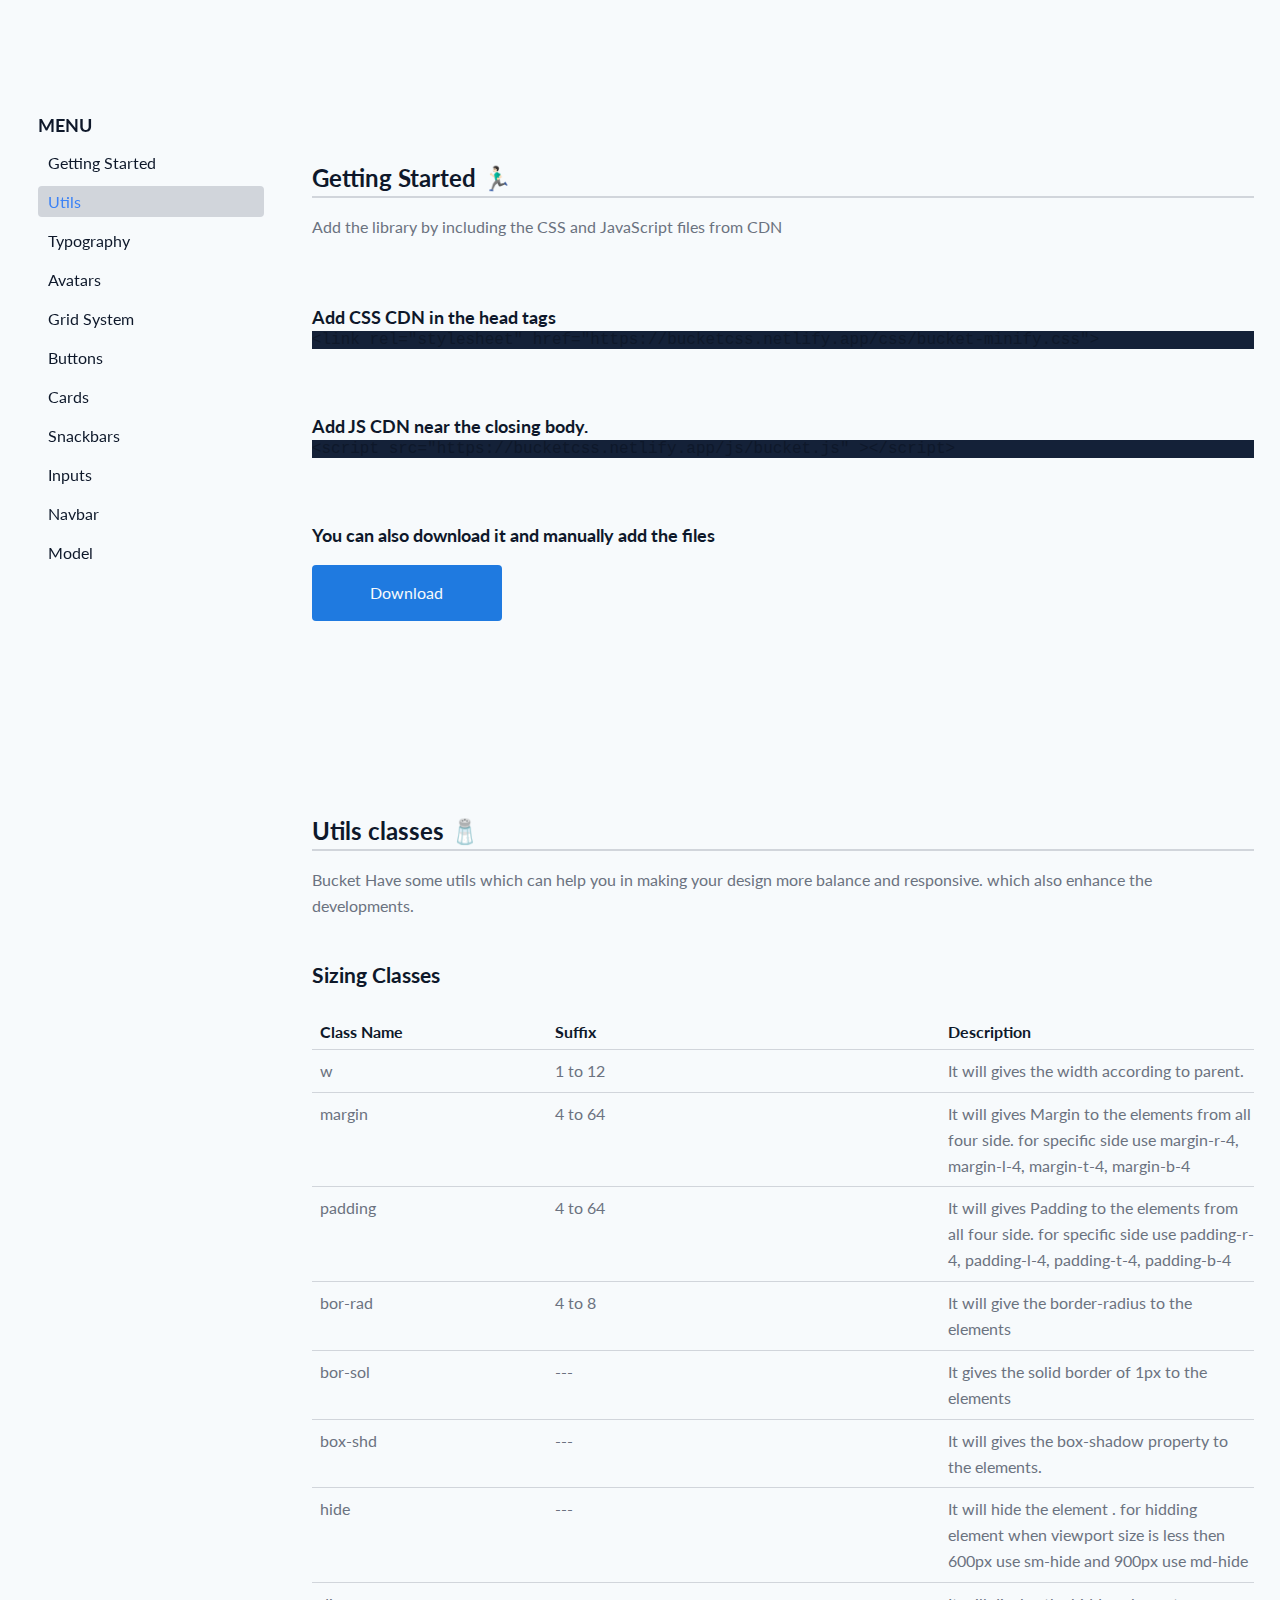
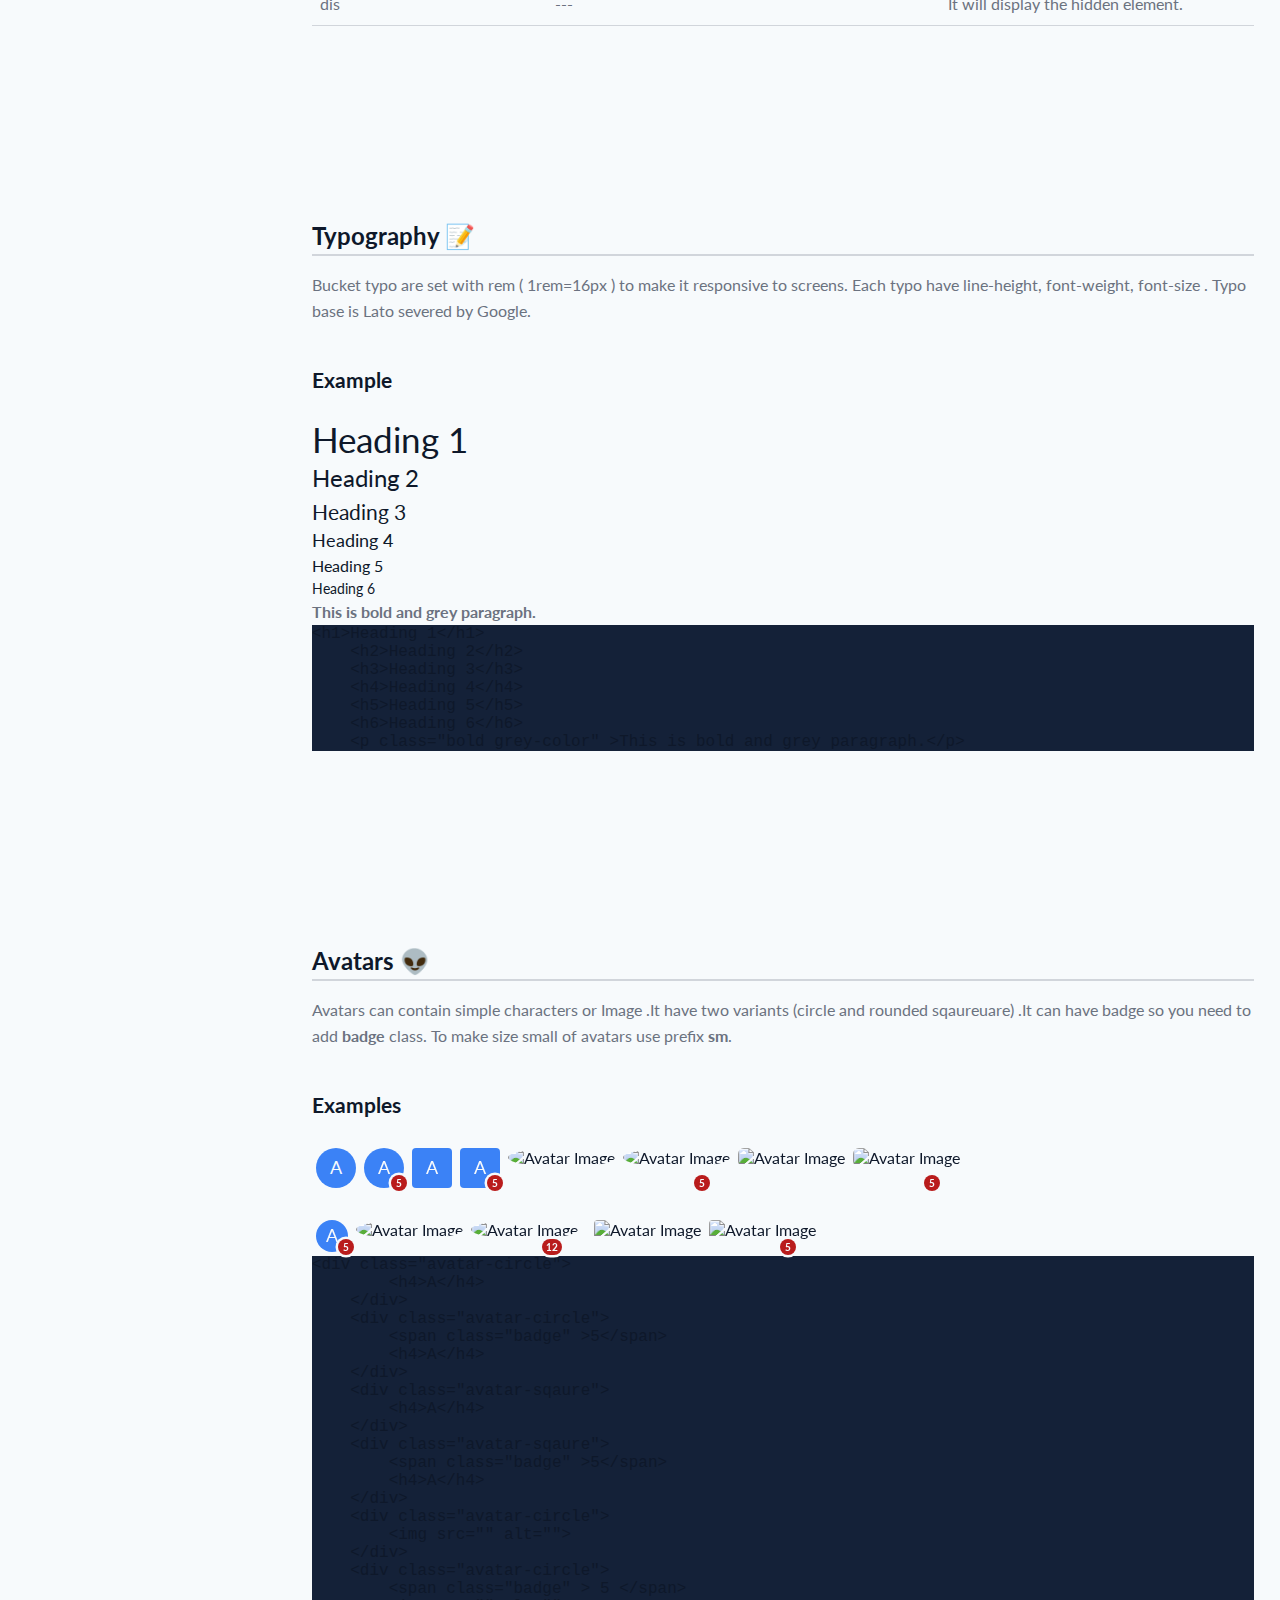
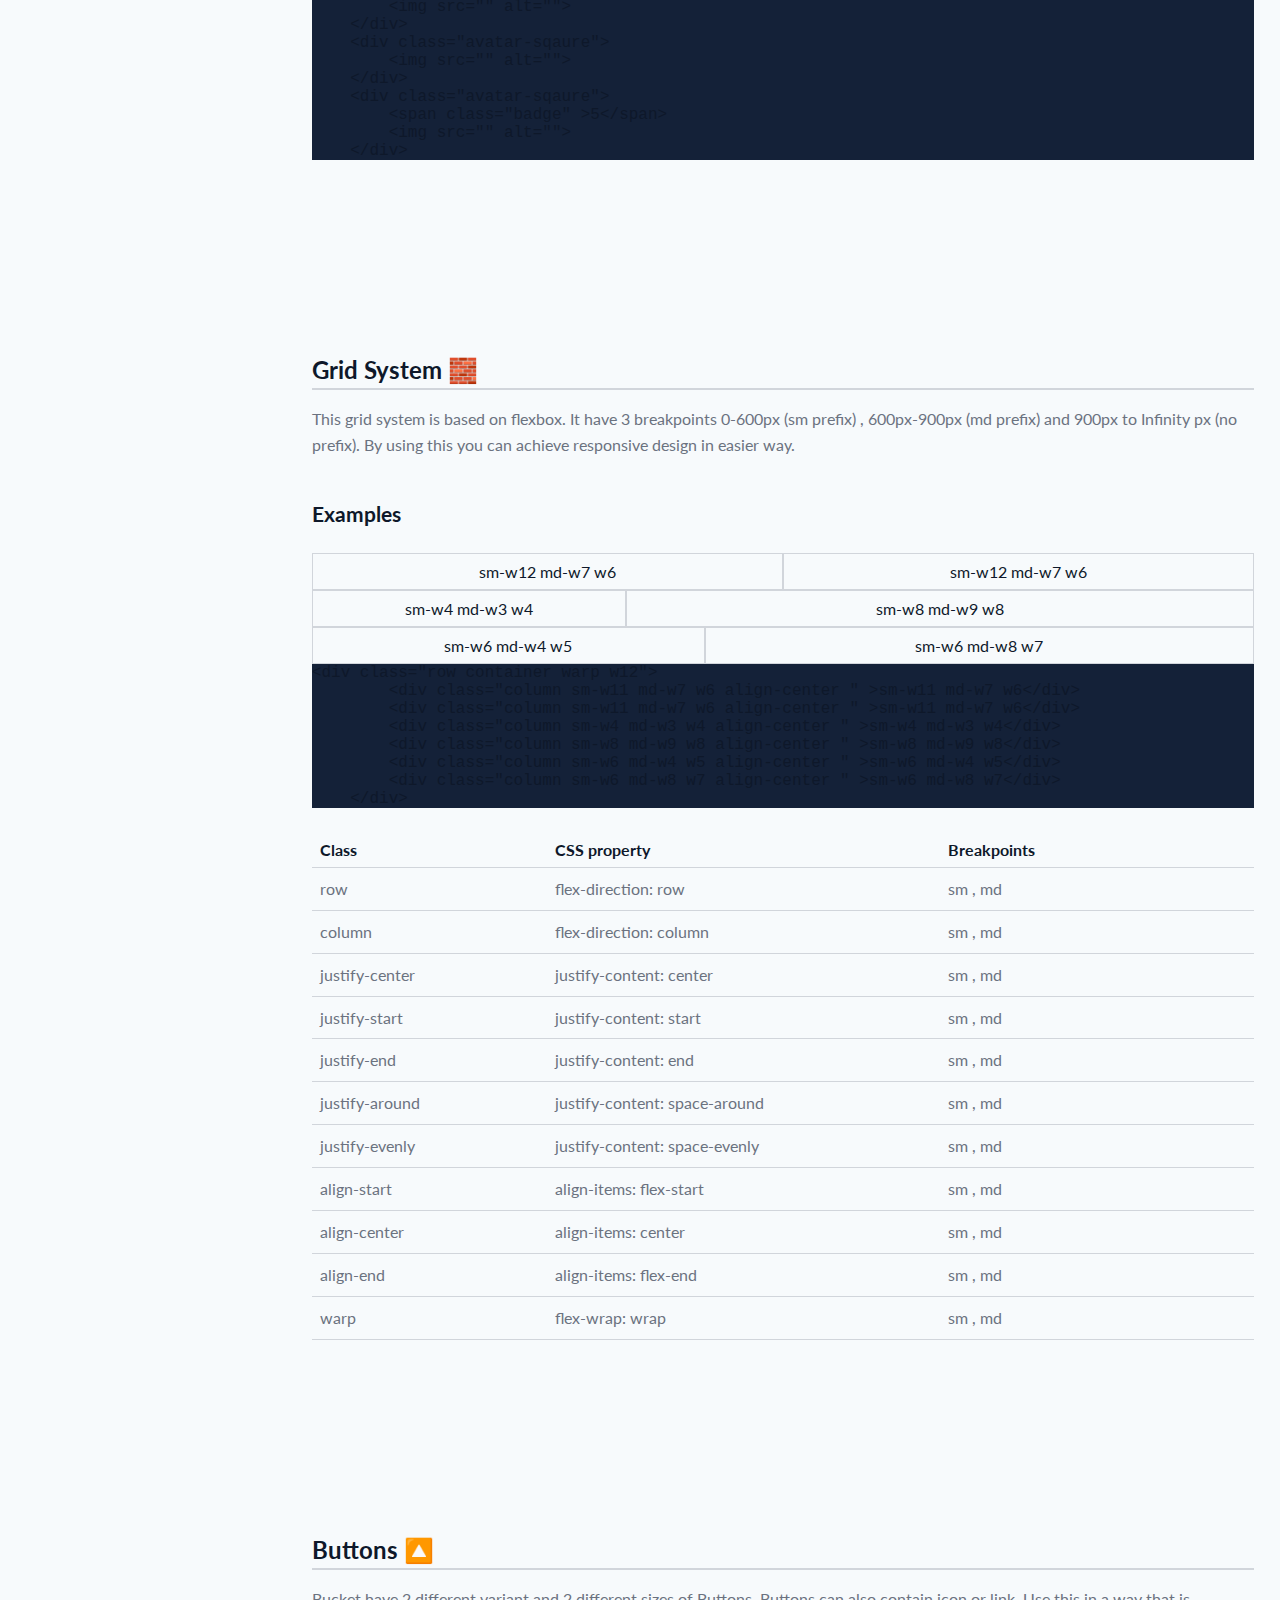
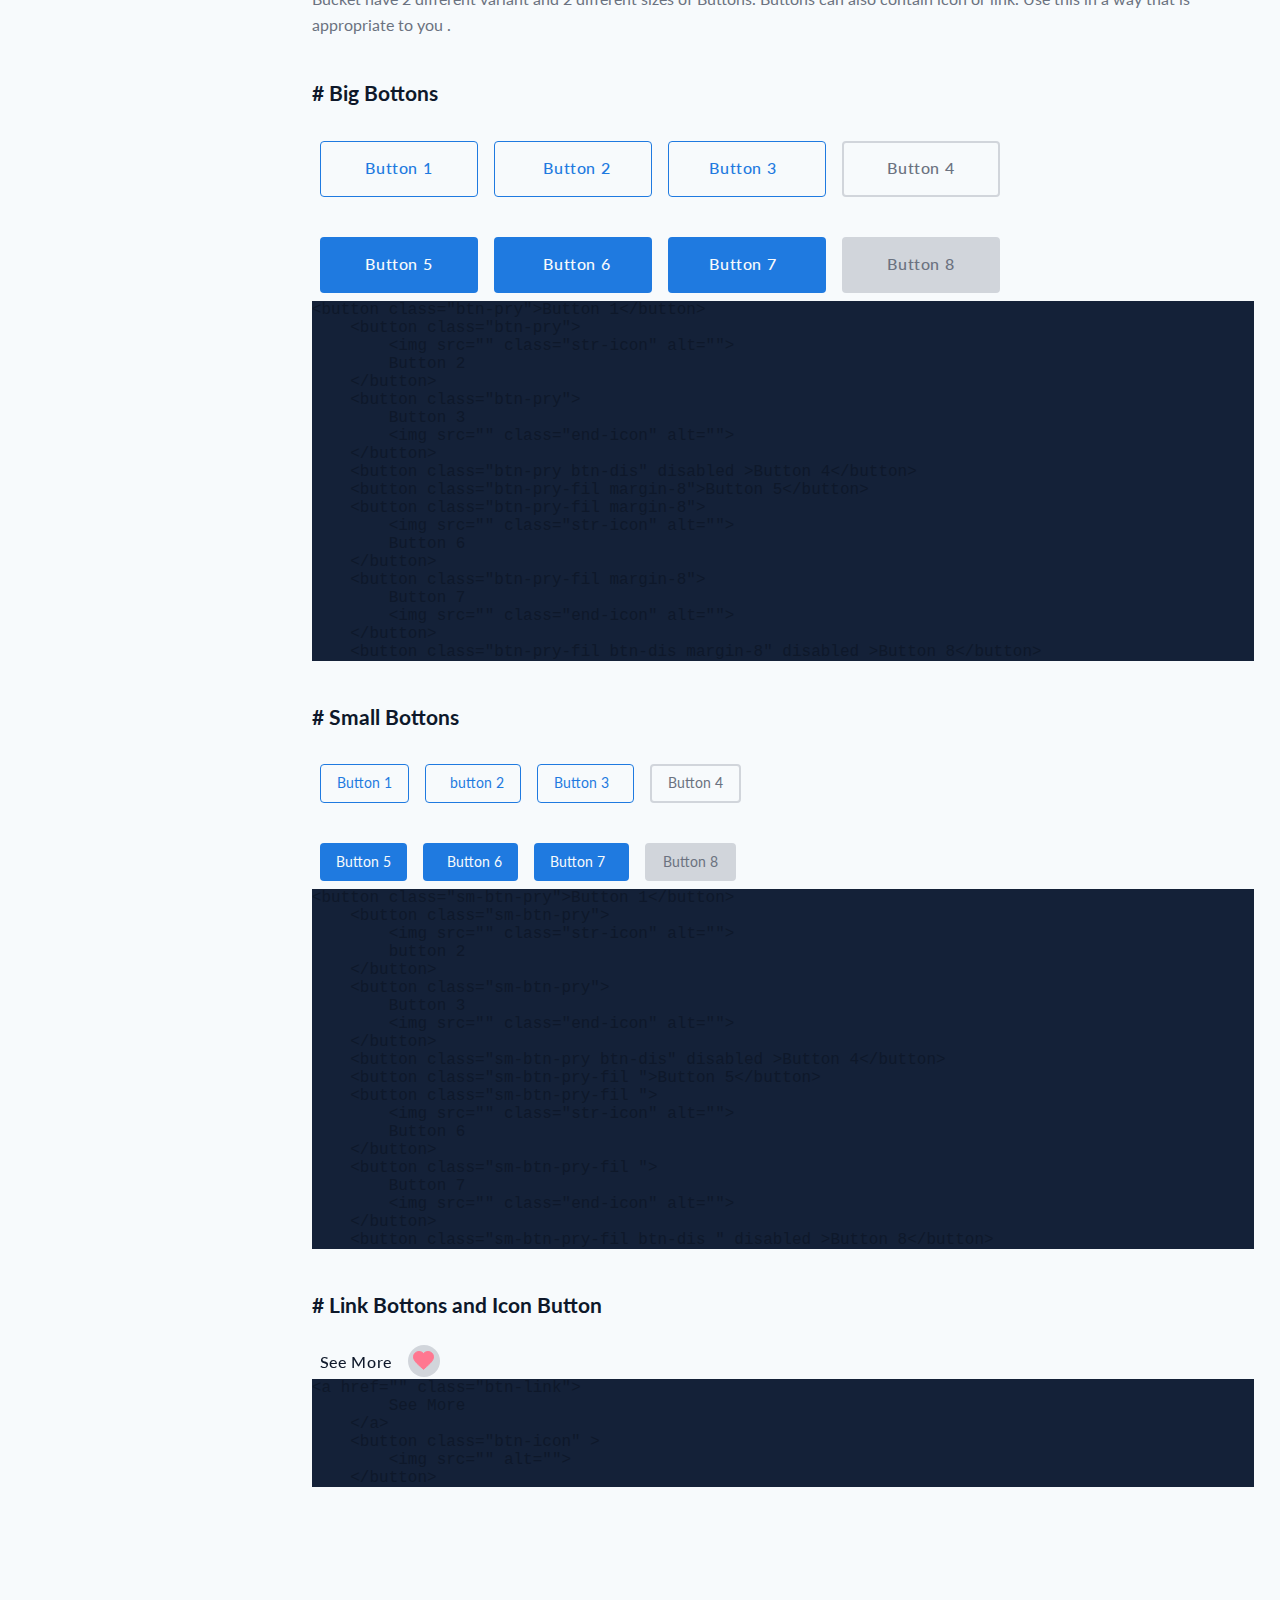
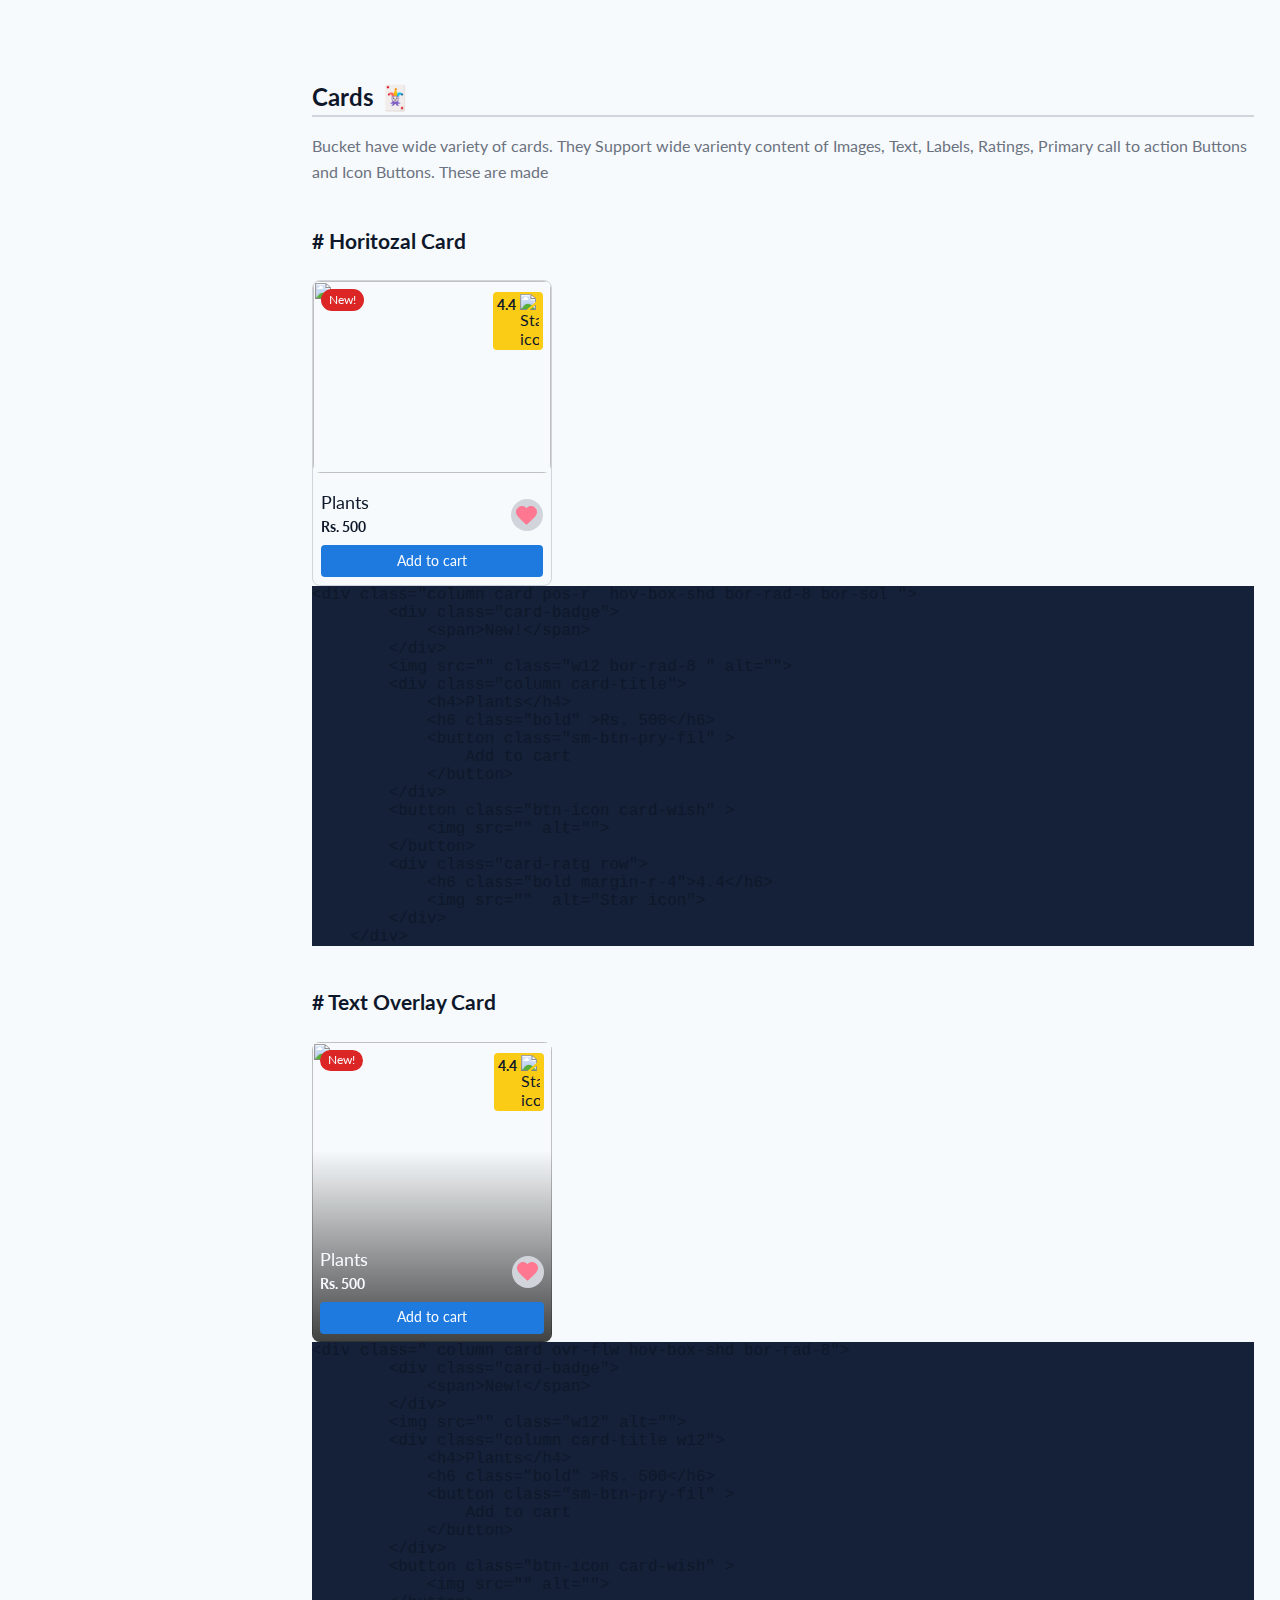
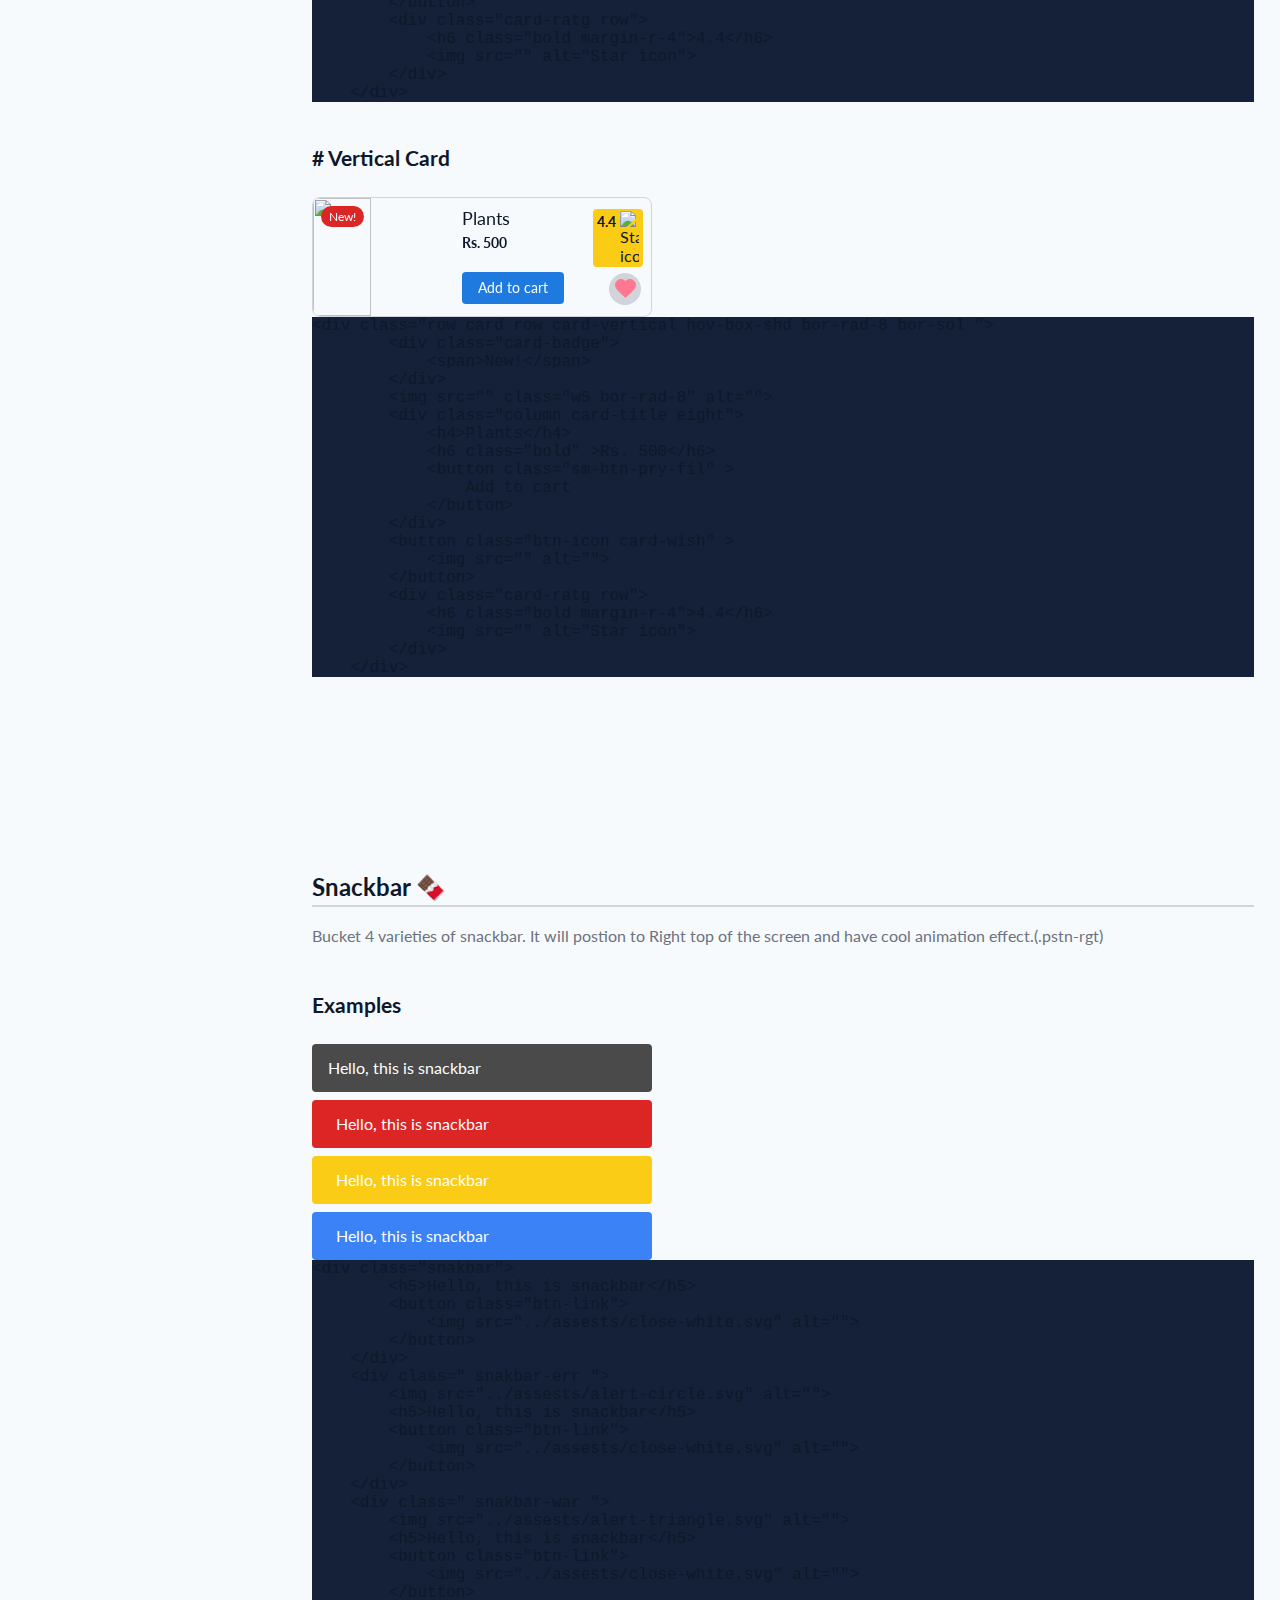
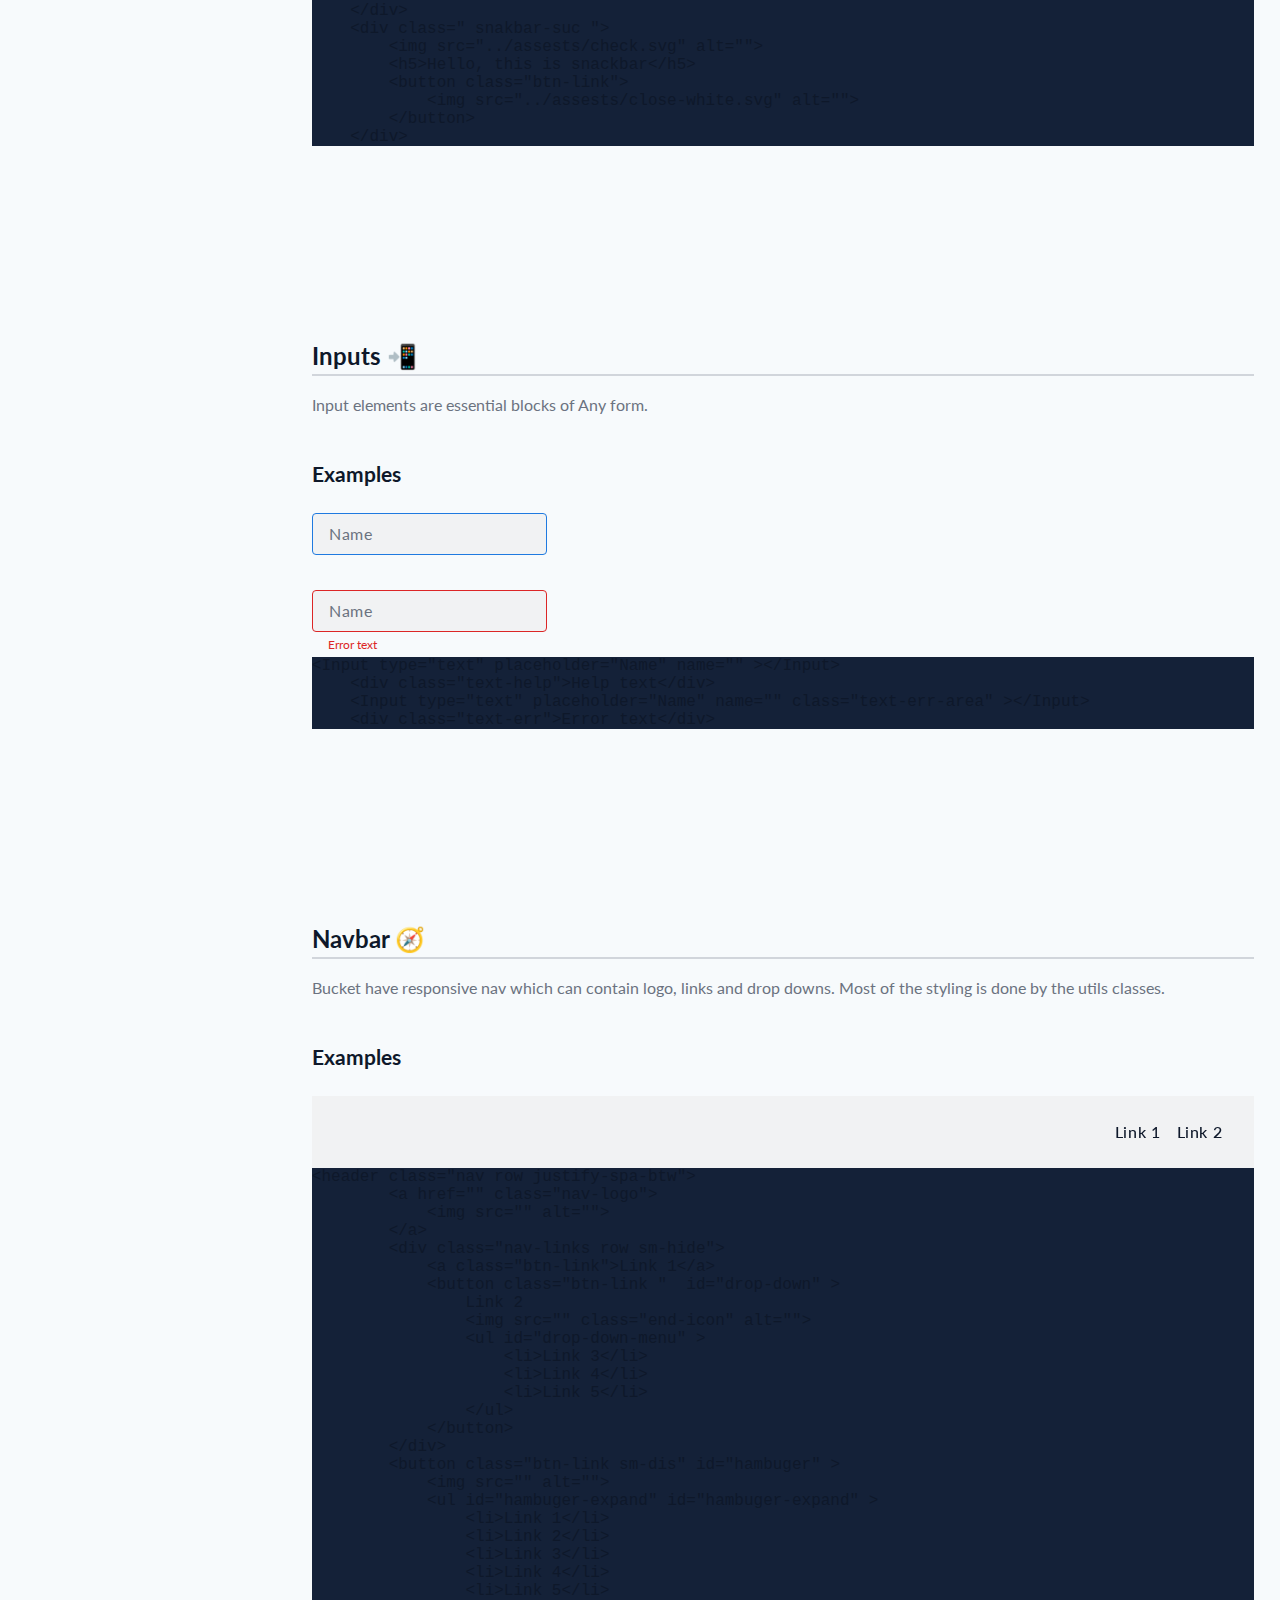
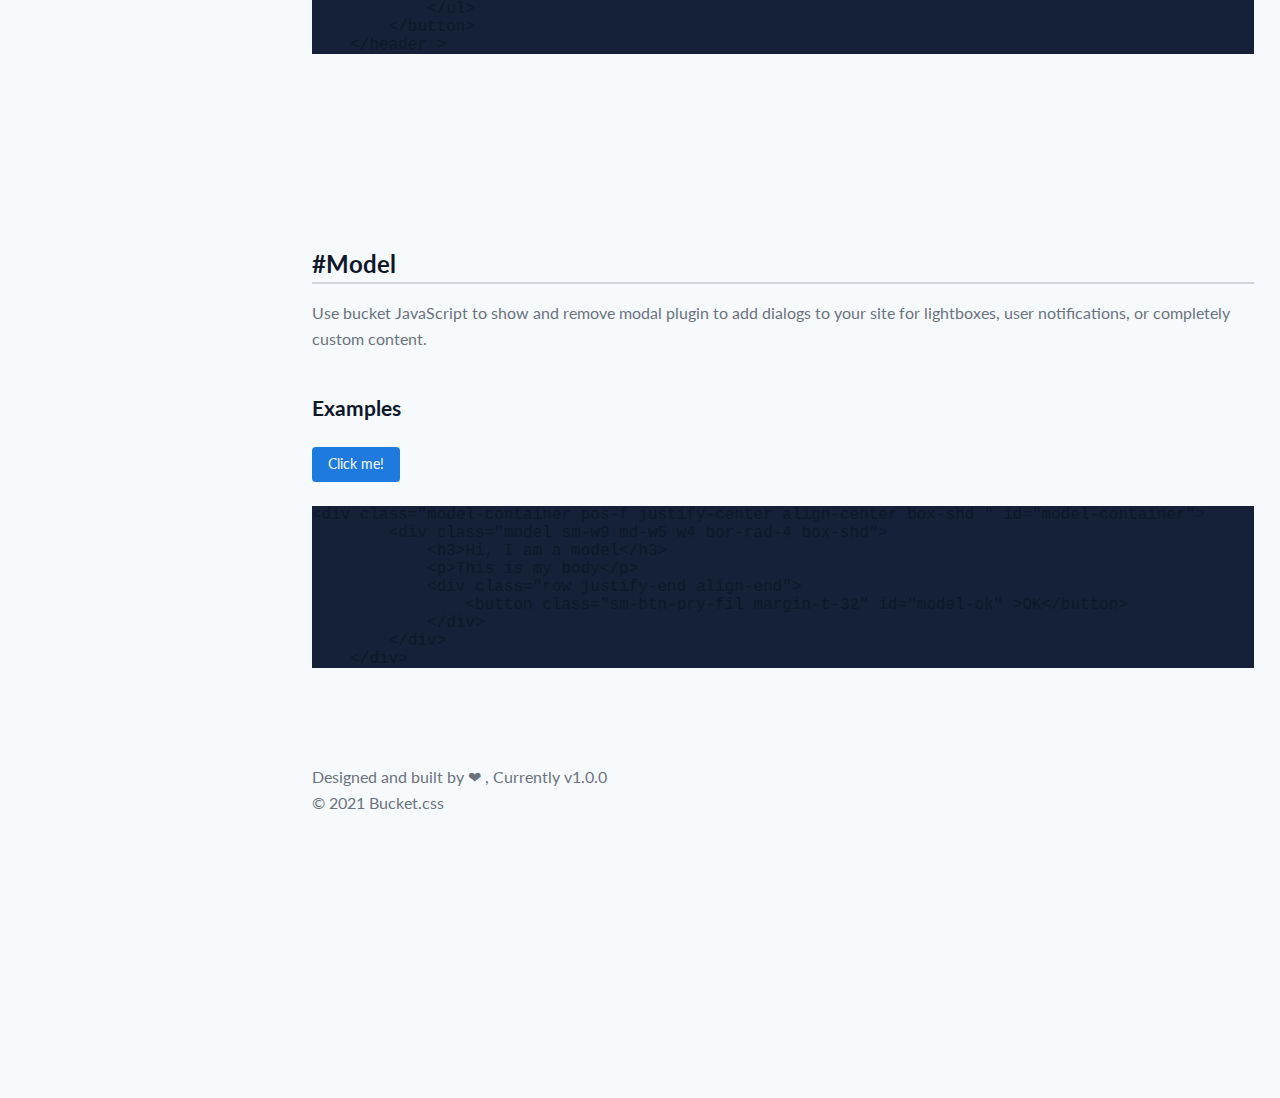
==== commit e71f5d3f: "ui-issues" ====
--- a/documentation/index.html
+++ b/documentation/index.html
@@ -15,7 +15,7 @@
 
 </head>
 <body class="row justify-start">
-    <div class=" header w12 pos-f-t row align-center justify-spa-btw padding-16">
+    <header class=" header w12 pos-f-t row align-center justify-spa-btw padding-16">
         <a href="../index.html">
             <img src="../assests/bucket-logo.svg" class="md-hide" alt="">
             <img src="../assests/favicon.svg" class="md-dis" alt="">
@@ -28,11 +28,7 @@
                 <img src="../assests/moon.svg" id="toogle-img" alt="">
             </button>
         </div>
-    </div>
-    <div class="pos-f-r row">
-    </div>
-    <div class="pos-f-l">
-    </div>
+    </header>
     <nav class="column md-hide" >
         <h4>MENU</h4>
         <a href="#gettingstarted" class="options bor-rad-4">
@@ -105,800 +101,800 @@
             Model
         </a>
     </nav>
-<main class="md-w12">
-    <button class="btn-flooting box-shd hide md-dis" id="show-menu"  >
-        <img src="../assests/menu.svg" id="ham-icon" alt="">
-    </button>
+    <main class="md-w12">
+        <button class="btn-flooting box-shd hide md-dis" id="show-menu"  >
+            <img src="../assests/menu.svg" id="ham-icon" alt="">
+        </button>
 
-    <section id="gettingstarted">
-        <h2 class="is_active">Getting Started 🏃🏻‍♂️</h2>
-        <p>Add the library by including the CSS and JavaScript files from CDN</p>
-        <h4 class="bold margin-t-64">Add CSS CDN in the head tags</h4>
-        <pre ><code class="language-markup">&lt;link rel=&quot;stylesheet&quot; href=&quot;https://bucketcss.netlify.app/css/bucket-minify.css&quot;&gt;</code></pre>
-        <h4  class="bold margin-t-64" >Add JS CDN near the closing body.</h4>
-        <pre ><code class="language-markup">&lt;script src=&quot;https://bucketcss.netlify.app/js/bucket.js&quot; &gt;&lt;/script&gt;</code></pre>
+        <section id="gettingstarted">
+            <h2 class="is_active">Getting Started 🏃🏻‍♂️</h2>
+            <p>Add the library by including the CSS and JavaScript files from CDN</p>
+            <h4 class="bold margin-t-64">Add CSS CDN in the head tags</h4>
+            <pre ><code class="language-markup">&lt;link rel=&quot;stylesheet&quot; href=&quot;https://bucketcss.netlify.app/css/bucket-minify.css&quot;&gt;</code></pre>
+            <h4  class="bold margin-t-64" >Add JS CDN near the closing body.</h4>
+            <pre ><code class="language-markup">&lt;script src=&quot;https://bucketcss.netlify.app/js/bucket.js&quot; &gt;&lt;/script&gt;</code></pre>
 
-        <h4 class=" bold margin-t-64">You can also download it and manually add the files</h3>
-        <a href="../bucket.css.rar" class="btn-pry-fil bor-rad-4 row justify-center align-center margin-t-16" download="../bucket.css.rar">
-            Download
-        </a>
-    </section>
+            <h4 class=" bold margin-t-64">You can also download it and manually add the files</h3>
+            <a href="../bucket.css.rar" class="btn-pry-fil bor-rad-4 row justify-center align-center margin-t-16" download="../bucket.css.rar">
+                Download
+            </a>
+        </section>
 
-    <section id="utils" >
-        <h2 class="is_active" >Utils classes 🧂</h2>
-        <p>Bucket Have some utils which can help you in making your design more balance and responsive. which also enhance the developments.</p>
-        <h3>Sizing Classes</h3>
-        <div class="row warp">
-            <div class="row w12 table-header">
-                <div class="column align-start w3">
-                    <b>Class Name</b>
-                </div>
-                <div class="column align-start w5">
-                    <b>Suffix</b>
-                </div>
-                <div class="column align-start w4">
-                    <b>Description</b>
-                </div>
-            </div>
-            <div class="row w12 table-header">
-                <div class="column align-start w3">
-                    <p>w</p>
-                </div>
-                <div class="column align-start w5">
-                    <p>1 to 12</p>
-                </div>
-                <div class="column align-start w4">
-                    <p>It will gives the width according to parent.</p>
-                </div>
-            </div>
-            <div class="row w12 table-header">
-                <div class="column align-start w3">
-                    <p>margin</p>
-                </div>
-                <div class="column align-start w5">
-                    <p>4 to 64</p>
-                </div>
-                <div class="column align-start w4">
-                    <p>It will gives Margin to the elements from all four side. for specific side use margin-r-4, margin-l-4, margin-t-4, margin-b-4</p>
-                </div>
-            </div>
-            <div class="row w12 table-header">
-                <div class="column align-start w3">
-                    <p>padding</p>
-                </div>
-                <div class="column align-start w5">
-                    <p>4 to 64</p>
-                </div>
-                <div class="column align-start w4">
-                    <p>It will gives Padding to the elements from all four side. for specific side use padding-r-4, padding-l-4, padding-t-4, padding-b-4</p>
-                </div>
-            </div>
-            <div class="row w12 table-header">
-                <div class="column align-start w3">
-                    <p>bor-rad</p>
-                </div>
-                <div class="column align-start w5">
-                    <p>4 to 8</p>
-                </div>
-                <div class="column align-start w4">
-                    <p>It will give the border-radius to the elements</p>
-                </div>
-            </div>
-            <div class="row w12 table-header">
-                <div class="column align-start w3">
-                    <p>bor-sol</p>
-                </div>
-                <div class="column align-start w5">
-                    <p>---</p>
-                </div>
-                <div class="column align-start w4">
-                    <p>It gives the solid border of 1px to the elements</p>
-                </div>
-            </div>
-            <div class="row w12 table-header">
-                <div class="column align-start w3">
-                    <p>box-shd</p>
-                </div>
-                <div class="column align-start w5">
-                    <p>---</p>
-                </div>
-                <div class="column align-start w4">
-                    <p>It will gives the box-shadow property to the elements.</p>
-                </div>
-            </div>
-            <div class="row w12 table-header">
-                <div class="column align-start w3">
-                    <p>hide</p>
-                </div>
-                <div class="column align-start w5">
-                    <p>---</p>
-                </div>
-                <div class="column align-start w4">
-                    <p>It will hide the element . for hidding element when viewport size is less then 600px use sm-hide and 900px use md-hide</p>
-                </div>
-            </div>
-            <div class="row w12 table-header">
-                <div class="column align-start w3">
-                    <p>dis</p>
-                </div>
-                <div class="column align-start w5">
-                    <p>---</p>
-                </div>
-                <div class="column align-start w4">
-                    <p>It will display the hidden element.</p>
-                </div>
-            </div>
-        </div>
-    </section>
-    <section id="typography" >
-        <h2 class="is_active" >Typography 📝</h2>
-        <p>Bucket typo are set with rem ( 1rem=16px ) to make it responsive to screens. Each typo have line-height, font-weight, font-size . Typo base is Lato severed by Google. </p>
-        <h3>Example</h3>
-        <div>
-            <h1>Heading 1</h1>
-            <h2>Heading 2</h2>
-            <h3>Heading 3</h3>
-            <h4>Heading 4</h4>
-            <h5>Heading 5</h5>
-            <h6>Heading 6</h6>
-            <p class="bold grey-color" >This is bold and grey paragraph.</p>
-<pre ><code class="language-markup">&lt;h1&gt;Heading 1&lt;/h1&gt;
-&lt;h2&gt;Heading 2&lt;/h2&gt;
-&lt;h3&gt;Heading 3&lt;/h3&gt;
-&lt;h4&gt;Heading 4&lt;/h4&gt;
-&lt;h5&gt;Heading 5&lt;/h5&gt;
-&lt;h6&gt;Heading 6&lt;/h6&gt;
-&lt;p class=&quot;bold grey-color&quot; &gt;This is bold and grey paragraph.&lt;/p&gt;</code></pre>
-        </div>
-    </section>
+        <section id="utils" >
+            <h2 class="is_active" >Utils classes 🧂</h2>
+            <p>Bucket Have some utils which can help you in making your design more balance and responsive. which also enhance the developments.</p>
+            <h3>Sizing Classes</h3>
+            <div class="row warp">
+                <div class="row w12 table-header">
+                    <div class="column align-start w3">
+                        <b>Class Name</b>
+                    </div>
+                    <div class="column align-start w5">
+                        <b>Suffix</b>
+                    </div>
+                    <div class="column align-start w4">
+                        <b>Description</b>
+                    </div>
+                </div>
+                <div class="row w12 table-header">
+                    <div class="column align-start w3">
+                        <p>w</p>
+                    </div>
+                    <div class="column align-start w5">
+                        <p>1 to 12</p>
+                    </div>
+                    <div class="column align-start w4">
+                        <p>It will gives the width according to parent.</p>
+                    </div>
+                </div>
+                <div class="row w12 table-header">
+                    <div class="column align-start w3">
+                        <p>margin</p>
+                    </div>
+                    <div class="column align-start w5">
+                        <p>4 to 64</p>
+                    </div>
+                    <div class="column align-start w4">
+                        <p>It will gives Margin to the elements from all four side. for specific side use margin-r-4, margin-l-4, margin-t-4, margin-b-4</p>
+                    </div>
+                </div>
+                <div class="row w12 table-header">
+                    <div class="column align-start w3">
+                        <p>padding</p>
+                    </div>
+                    <div class="column align-start w5">
+                        <p>4 to 64</p>
+                    </div>
+                    <div class="column align-start w4">
+                        <p>It will gives Padding to the elements from all four side. for specific side use padding-r-4, padding-l-4, padding-t-4, padding-b-4</p>
+                    </div>
+                </div>
+                <div class="row w12 table-header">
+                    <div class="column align-start w3">
+                        <p>bor-rad</p>
+                    </div>
+                    <div class="column align-start w5">
+                        <p>4 to 8</p>
+                    </div>
+                    <div class="column align-start w4">
+                        <p>It will give the border-radius to the elements</p>
+                    </div>
+                </div>
+                <div class="row w12 table-header">
+                    <div class="column align-start w3">
+                        <p>bor-sol</p>
+                    </div>
+                    <div class="column align-start w5">
+                        <p>---</p>
+                    </div>
+                    <div class="column align-start w4">
+                        <p>It gives the solid border of 1px to the elements</p>
+                    </div>
+                </div>
+                <div class="row w12 table-header">
+                    <div class="column align-start w3">
+                        <p>box-shd</p>
+                    </div>
+                    <div class="column align-start w5">
+                        <p>---</p>
+                    </div>
+                    <div class="column align-start w4">
+                        <p>It will gives the box-shadow property to the elements.</p>
+                    </div>
+                </div>
+                <div class="row w12 table-header">
+                    <div class="column align-start w3">
+                        <p>hide</p>
+                    </div>
+                    <div class="column align-start w5">
+                        <p>---</p>
+                    </div>
+                    <div class="column align-start w4">
+                        <p>It will hide the element . for hidding element when viewport size is less then 600px use sm-hide and 900px use md-hide</p>
+                    </div>
+                </div>
+                <div class="row w12 table-header">
+                    <div class="column align-start w3">
+                        <p>dis</p>
+                    </div>
+                    <div class="column align-start w5">
+                        <p>---</p>
+                    </div>
+                    <div class="column align-start w4">
+                        <p>It will display the hidden element.</p>
+                    </div>
+                </div>
+            </div>
+        </section>
+        <section id="typography" >
+            <h2 class="is_active" >Typography 📝</h2>
+            <p>Bucket typo are set with rem ( 1rem=16px ) to make it responsive to screens. Each typo have line-height, font-weight, font-size . Typo base is Lato severed by Google. </p>
+            <h3>Example</h3>
+            <div>
+                <h1>Heading 1</h1>
+                <h2>Heading 2</h2>
+                <h3>Heading 3</h3>
+                <h4>Heading 4</h4>
+                <h5>Heading 5</h5>
+                <h6>Heading 6</h6>
+                <p class="bold grey-color" >This is bold and grey paragraph.</p>
+    <pre ><code class="language-markup">&lt;h1&gt;Heading 1&lt;/h1&gt;
+    &lt;h2&gt;Heading 2&lt;/h2&gt;
+    &lt;h3&gt;Heading 3&lt;/h3&gt;
+    &lt;h4&gt;Heading 4&lt;/h4&gt;
+    &lt;h5&gt;Heading 5&lt;/h5&gt;
+    &lt;h6&gt;Heading 6&lt;/h6&gt;
+    &lt;p class=&quot;bold grey-color&quot; &gt;This is bold and grey paragraph.&lt;/p&gt;</code></pre>
+            </div>
+        </section>
 
-    <section id="avatars" >
-        <h2 class="bold is_active" >Avatars 👽</h2>
-        <p>Avatars can contain simple characters or Image .It have two variants (circle and rounded sqaureuare) .It can have badge so you need to add <b>badge</b> class. To make size small of avatars use prefix <b>sm</b>.</p>
-        <h3 class="bold" >Examples</h3>
-        <div class="row">
-            <div class="avatar-circle">
-                <h4>A</h4>
-            </div>
-            <div class="avatar-circle">
-                <span class="badge" >5</span>
-                <h4>A</h4>
-            </div>
-            <div class="avatar-sqaure">
-                <h4>A</h4>
-            </div>
-            <div class="avatar-sqaure">
-                <span class="badge" >5</span>
-                <h4>A</h4>
-            </div>
-            <div class="avatar-circle">
-                <img src="../assests/user.jpg" alt="Avatar Image">
-            </div>
-            <div class="avatar-circle">
-                <span class="badge" > 5 </span>
-                <img src="../assests/user.jpg" alt="Avatar Image">
-            </div>
-            <div class="avatar-sqaure">
-                <img src="../assests/user.jpg" alt="Avatar Image">
-            </div>
-            <div class="avatar-sqaure">
-                <span class="badge" >5</span>
-                <img src="../assests/user.jpg" alt="Avatar Image">
-            </div>
-        </div>
-        <div class="row">
-            <div class="sm-avatar-circle">
-                <span class="badge" >5</span>
-                <h4>A</h4>
-            </div>
-            <div class="sm-avatar-circle">
-                <img src="../assests/user.jpg" alt="Avatar Image">
-            </div>
-            <div class="sm-avatar-circle margin-r-8">
-                <span class="badge" >12</span>
-                <img src="../assests/user.jpg" alt="Avatar Image">
-            </div>
-            <div class="sm-avatar-sqaure ">
-                <img src="../assests/user.jpg" alt="Avatar Image">
-            </div>
-            <div class="sm-avatar-sqaure">
-                <span class="badge" >5</span>
-                <img src="../assests/user.jpg" alt="Avatar Image">
-            </div>
-        </div>
-<pre ><code class="language-markup">&lt;div class=&quot;avatar-circle&quot;&gt;
-    &lt;h4&gt;A&lt;/h4&gt;
-&lt;/div&gt;
-&lt;div class=&quot;avatar-circle&quot;&gt;
-    &lt;span class=&quot;badge&quot; &gt;5&lt;/span&gt;
-    &lt;h4&gt;A&lt;/h4&gt;
-&lt;/div&gt;
-&lt;div class=&quot;avatar-sqaure&quot;&gt;
-    &lt;h4&gt;A&lt;/h4&gt;
-&lt;/div&gt;
-&lt;div class=&quot;avatar-sqaure&quot;&gt;
-    &lt;span class=&quot;badge&quot; &gt;5&lt;/span&gt;
-    &lt;h4&gt;A&lt;/h4&gt;
-&lt;/div&gt;
-&lt;div class=&quot;avatar-circle&quot;&gt;
-    &lt;img src=&quot;&quot; alt=&quot;&quot;&gt;
-&lt;/div&gt;
-&lt;div class=&quot;avatar-circle&quot;&gt;
-    &lt;span class=&quot;badge&quot; &gt; 5 &lt;/span&gt;
-    &lt;img src=&quot;&quot; alt=&quot;&quot;&gt;
-&lt;/div&gt;
-&lt;div class=&quot;avatar-sqaure&quot;&gt;
-    &lt;img src=&quot;&quot; alt=&quot;&quot;&gt;
-&lt;/div&gt;
-&lt;div class=&quot;avatar-sqaure&quot;&gt;
-    &lt;span class=&quot;badge&quot; &gt;5&lt;/span&gt;
-    &lt;img src=&quot;&quot; alt=&quot;&quot;&gt;
-&lt;/div&gt;</code></pre>
-    </section>
+        <section id="avatars" >
+            <h2 class="bold is_active" >Avatars 👽</h2>
+            <p>Avatars can contain simple characters or Image .It have two variants (circle and rounded sqaureuare) .It can have badge so you need to add <b>badge</b> class. To make size small of avatars use prefix <b>sm</b>.</p>
+            <h3 class="bold" >Examples</h3>
+            <div class="row">
+                <div class="avatar-circle">
+                    <h4>A</h4>
+                </div>
+                <div class="avatar-circle">
+                    <span class="badge" >5</span>
+                    <h4>A</h4>
+                </div>
+                <div class="avatar-sqaure">
+                    <h4>A</h4>
+                </div>
+                <div class="avatar-sqaure">
+                    <span class="badge" >5</span>
+                    <h4>A</h4>
+                </div>
+                <div class="avatar-circle">
+                    <img src="../assests/user.jpg" alt="Avatar Image">
+                </div>
+                <div class="avatar-circle">
+                    <span class="badge" > 5 </span>
+                    <img src="../assests/user.jpg" alt="Avatar Image">
+                </div>
+                <div class="avatar-sqaure">
+                    <img src="../assests/user.jpg" alt="Avatar Image">
+                </div>
+                <div class="avatar-sqaure">
+                    <span class="badge" >5</span>
+                    <img src="../assests/user.jpg" alt="Avatar Image">
+                </div>
+            </div>
+            <div class="row">
+                <div class="sm-avatar-circle">
+                    <span class="badge" >5</span>
+                    <h4>A</h4>
+                </div>
+                <div class="sm-avatar-circle">
+                    <img src="../assests/user.jpg" alt="Avatar Image">
+                </div>
+                <div class="sm-avatar-circle margin-r-8">
+                    <span class="badge" >12</span>
+                    <img src="../assests/user.jpg" alt="Avatar Image">
+                </div>
+                <div class="sm-avatar-sqaure ">
+                    <img src="../assests/user.jpg" alt="Avatar Image">
+                </div>
+                <div class="sm-avatar-sqaure">
+                    <span class="badge" >5</span>
+                    <img src="../assests/user.jpg" alt="Avatar Image">
+                </div>
+            </div>
+    <pre ><code class="language-markup">&lt;div class=&quot;avatar-circle&quot;&gt;
+        &lt;h4&gt;A&lt;/h4&gt;
+    &lt;/div&gt;
+    &lt;div class=&quot;avatar-circle&quot;&gt;
+        &lt;span class=&quot;badge&quot; &gt;5&lt;/span&gt;
+        &lt;h4&gt;A&lt;/h4&gt;
+    &lt;/div&gt;
+    &lt;div class=&quot;avatar-sqaure&quot;&gt;
+        &lt;h4&gt;A&lt;/h4&gt;
+    &lt;/div&gt;
+    &lt;div class=&quot;avatar-sqaure&quot;&gt;
+        &lt;span class=&quot;badge&quot; &gt;5&lt;/span&gt;
+        &lt;h4&gt;A&lt;/h4&gt;
+    &lt;/div&gt;
+    &lt;div class=&quot;avatar-circle&quot;&gt;
+        &lt;img src=&quot;&quot; alt=&quot;&quot;&gt;
+    &lt;/div&gt;
+    &lt;div class=&quot;avatar-circle&quot;&gt;
+        &lt;span class=&quot;badge&quot; &gt; 5 &lt;/span&gt;
+        &lt;img src=&quot;&quot; alt=&quot;&quot;&gt;
+    &lt;/div&gt;
+    &lt;div class=&quot;avatar-sqaure&quot;&gt;
+        &lt;img src=&quot;&quot; alt=&quot;&quot;&gt;
+    &lt;/div&gt;
+    &lt;div class=&quot;avatar-sqaure&quot;&gt;
+        &lt;span class=&quot;badge&quot; &gt;5&lt;/span&gt;
+        &lt;img src=&quot;&quot; alt=&quot;&quot;&gt;
+    &lt;/div&gt;</code></pre>
+        </section>
 
-    <section id="grids">
-        <h2 class="bold is_active">Grid System 🧱</h2>
-        <p >This grid system is based on flexbox. It have 3 breakpoints 0-600px (sm prefix) , 600px-900px (md prefix) and 900px to Infinity px (no prefix). By using this you can achieve responsive design in easier way.</p>
-        <h3>Examples</h3>
-        <div class="row container warp w12">
-            <div class="column sm-w12 md-w7 w6 align-center item " >sm-w12 md-w7 w6</div>
-            <div class="column sm-w12 md-w7 w6 align-center item " >sm-w12 md-w7 w6</div>
-            <div class="column sm-w4 md-w3 w4 align-center item " >sm-w4 md-w3 w4</div>
-            <div class="column sm-w8 md-w9 w8 align-center item " >sm-w8 md-w9 w8</div>
-            <div class="column sm-w6 md-w4 w5 align-center item " >sm-w6 md-w4 w5</div>
-            <div class="column sm-w6 md-w8 w7 align-center item " >sm-w6 md-w8 w7</div>
-        </div>
-        <pre ><code class="language-markup">&lt;div class=&quot;row container warp w12&quot;&gt;
-    &lt;div class=&quot;column sm-w11 md-w7 w6 align-center &quot; &gt;sm-w11 md-w7 w6&lt;/div&gt;
-    &lt;div class=&quot;column sm-w11 md-w7 w6 align-center &quot; &gt;sm-w11 md-w7 w6&lt;/div&gt;
-    &lt;div class=&quot;column sm-w4 md-w3 w4 align-center &quot; &gt;sm-w4 md-w3 w4&lt;/div&gt;
-    &lt;div class=&quot;column sm-w8 md-w9 w8 align-center &quot; &gt;sm-w8 md-w9 w8&lt;/div&gt;
-    &lt;div class=&quot;column sm-w6 md-w4 w5 align-center &quot; &gt;sm-w6 md-w4 w5&lt;/div&gt;
-    &lt;div class=&quot;column sm-w6 md-w8 w7 align-center &quot; &gt;sm-w6 md-w8 w7&lt;/div&gt;
-&lt;/div&gt;</code></pre>
-    
-        <div class="row warp">
-            <div class="row w12 table-header">
-                <div class="column align-start w3">
-                    <b>Class</b>
-                </div>
-                <div class="column align-start w5">
-                    <b>CSS property</b>
-                </div>
-                <div class="column align-start w4">
-                    <b>Breakpoints</b>
-                </div>
-            </div>
-            <div class="row w12 table-header">
-                <div class="column align-start w3">
-                    <p>row</p>
-                </div>
-                <div class="column align-start w5">
-                    <p>flex-direction: row</p>
-                </div>
-                <div class="column align-start w4">
-                    <p>sm , md</p>
-                </div>
-            </div>
-            <div class="row w12 table-header">
-                <div class="column align-start w3">
-                    <p>column</p>
-                </div>
-                <div class="column align-start w5">
-                    <p>flex-direction: column</p>
-                </div>
-                <div class="column align-start w4">
-                    <p>sm , md</p>
-                </div>
-            </div>
-            <div class="row w12 table-header">
-                <div class="column align-start w3">
-                    <p>justify-center</p>
-                </div>
-                <div class="column align-start w5">
-                    <p>justify-content: center</p>
-                </div>
-                <div class="column align-start w4">
-                    <p>sm , md</p>
-                </div>
-            </div>
-            <div class="row w12 table-header">
-                <div class="column align-start w3">
-                    <p>justify-start</p>
-                </div>
-                <div class="column align-start w5">
-                    <p>justify-content: start</p>
-                </div>
-                <div class="column align-start w4">
-                    <p>sm , md</p>
-                </div>
-            </div>
-            <div class="row w12 table-header">
-                <div class="column align-start w3">
-                    <p>justify-end</p>
-                </div>
-                <div class="column align-start w5">
-                    <p>justify-content: end</p>
-                </div>
-                <div class="column align-start w4">
-                    <p>sm , md</p>
-                </div>
-            </div>
-            <div class="row w12 table-header">
-                <div class="column align-start w3">
-                    <p>justify-around</p>
-                </div>
-                <div class="column align-start w5">
-                    <p>justify-content: space-around</p>
-                </div>
-                <div class="column align-start w4">
-                    <p>sm , md</p>
-                </div>
-            </div>
-            <div class="row w12 table-header">
-                <div class="column align-start w3">
-                    <p>justify-evenly</p>
-                </div>
-                <div class="column align-start w5">
-                    <p>justify-content: space-evenly</p>
-                </div>
-                <div class="column align-start w4">
-                    <p>sm , md</p>
-                </div>
-            </div>
-            <div class="row w12 table-header">
-                <div class="column align-start w3">
-                    <p>align-start</p>
-                </div>
-                <div class="column align-start w5">
-                    <p>align-items: flex-start</p>
-                </div>
-                <div class="column align-start w4">
-                    <p>sm , md</p>
-                </div>
-            </div>
-            <div class="row w12 table-header">
-                <div class="column align-start w3">
-                    <p>align-center</p>
-                </div>
-                <div class="column align-start w5">
-                    <p>align-items: center</p>
-                </div>
-                <div class="column align-start w4">
-                    <p>sm , md</p>
-                </div>
-            </div>
-            <div class="row w12 table-header">
-                <div class="column align-start w3">
-                    <p>align-end</p>
-                </div>
-                <div class="column align-start w5">
-                    <p>align-items: flex-end</p>
-                </div>
-                <div class="column align-start w4">
-                    <p>sm , md</p>
-                </div>
-            </div>
-            <div class="row w12 table-header">
-                <div class="column align-start w3">
-                    <p>warp</p>
-                </div>
-                <div class="column align-start w5">
-                    <p>flex-wrap: wrap</p>
-                </div>
-                <div class="column align-start w4">
-                    <p>sm , md</p>
-                </div>
-            </div>
-        </div>
-    </section>
-    <!-- button -->
-    <section id="buttons">
-        <h2 class="is_active">Buttons 🔼</h2>
-        <p>Bucket have 2 different variant and 2 different sizes of Buttons. Buttons can also contain icon or link. Use this in a way that is appropriate to you .</p>
-        <h3># Big Bottons</h3>
-        <div class="row warp ">
-            <button class="btn-pry margin-8">Button 1</button>
-            <button class="btn-pry margin-8">
-                <img src="../assests/check-primary.svg" class="str-icon" alt="">
-                Button 2
-            </button>
-            <button class="btn-pry margin-8">
-                Button 3
-                <img src="../assests/check-primary.svg" class="end-icon" alt="">
-            </button>
-            <button class="btn-pry btn-dis margin-8" disabled >Button 4</button>
-        </div>
-
-        <div class="row warp">
-            <button class="btn-pry-fil margin-8">Button 5</button>
-            <button class="btn-pry-fil margin-8">
-                <img src="../assests/check_circle_outline_white_24dp.svg" class="str-icon" alt="">
-                Button 6
-            </button>
-            <button class="btn-pry-fil margin-8">
-                Button 7
-                <img src="../assests/check_circle_outline_white_24dp.svg" class="end-icon" alt="">
-            </button>
-            <button class="btn-pry-fil btn-dis margin-8" disabled >Button 8</button>
-        </div>
-        <pre ><code class="language-markup">&lt;button class=&quot;btn-pry&quot;&gt;Button 1&lt;/button&gt;
-&lt;button class=&quot;btn-pry&quot;&gt;
-    &lt;img src=&quot;&quot; class=&quot;str-icon&quot; alt=&quot;&quot;&gt;
-    Button 2
-&lt;/button&gt;
-&lt;button class=&quot;btn-pry&quot;&gt;
-    Button 3
-    &lt;img src=&quot;&quot; class=&quot;end-icon&quot; alt=&quot;&quot;&gt;
-&lt;/button&gt;
-&lt;button class=&quot;btn-pry btn-dis&quot; disabled &gt;Button 4&lt;/button&gt;
-&lt;button class=&quot;btn-pry-fil margin-8&quot;&gt;Button 5&lt;/button&gt;
-&lt;button class=&quot;btn-pry-fil margin-8&quot;&gt;
-    &lt;img src=&quot;&quot; class=&quot;str-icon&quot; alt=&quot;&quot;&gt;
-    Button 6
-&lt;/button&gt;
-&lt;button class=&quot;btn-pry-fil margin-8&quot;&gt;
-    Button 7
-    &lt;img src=&quot;&quot; class=&quot;end-icon&quot; alt=&quot;&quot;&gt;
-&lt;/button&gt;
-&lt;button class=&quot;btn-pry-fil btn-dis margin-8&quot; disabled &gt;Button 8&lt;/button&gt;</code></pre>
-
-            <h3># Small Bottons</h3>
-            <div class="row w12 warp">
-                <button class="sm-btn-pry margin-8">Button 1</button>
-                <button class="sm-btn-pry margin-8">
+        <section id="grids">
+            <h2 class="bold is_active">Grid System 🧱</h2>
+            <p >This grid system is based on flexbox. It have 3 breakpoints 0-600px (sm prefix) , 600px-900px (md prefix) and 900px to Infinity px (no prefix). By using this you can achieve responsive design in easier way.</p>
+            <h3>Examples</h3>
+            <div class="row container warp w12">
+                <div class="column sm-w12 md-w7 w6 align-center item " >sm-w12 md-w7 w6</div>
+                <div class="column sm-w12 md-w7 w6 align-center item " >sm-w12 md-w7 w6</div>
+                <div class="column sm-w4 md-w3 w4 align-center item " >sm-w4 md-w3 w4</div>
+                <div class="column sm-w8 md-w9 w8 align-center item " >sm-w8 md-w9 w8</div>
+                <div class="column sm-w6 md-w4 w5 align-center item " >sm-w6 md-w4 w5</div>
+                <div class="column sm-w6 md-w8 w7 align-center item " >sm-w6 md-w8 w7</div>
+            </div>
+            <pre ><code class="language-markup">&lt;div class=&quot;row container warp w12&quot;&gt;
+        &lt;div class=&quot;column sm-w11 md-w7 w6 align-center &quot; &gt;sm-w11 md-w7 w6&lt;/div&gt;
+        &lt;div class=&quot;column sm-w11 md-w7 w6 align-center &quot; &gt;sm-w11 md-w7 w6&lt;/div&gt;
+        &lt;div class=&quot;column sm-w4 md-w3 w4 align-center &quot; &gt;sm-w4 md-w3 w4&lt;/div&gt;
+        &lt;div class=&quot;column sm-w8 md-w9 w8 align-center &quot; &gt;sm-w8 md-w9 w8&lt;/div&gt;
+        &lt;div class=&quot;column sm-w6 md-w4 w5 align-center &quot; &gt;sm-w6 md-w4 w5&lt;/div&gt;
+        &lt;div class=&quot;column sm-w6 md-w8 w7 align-center &quot; &gt;sm-w6 md-w8 w7&lt;/div&gt;
+    &lt;/div&gt;</code></pre>
+        
+            <div class="row warp">
+                <div class="row w12 table-header">
+                    <div class="column align-start w3">
+                        <b>Class</b>
+                    </div>
+                    <div class="column align-start w5">
+                        <b>CSS property</b>
+                    </div>
+                    <div class="column align-start w4">
+                        <b>Breakpoints</b>
+                    </div>
+                </div>
+                <div class="row w12 table-header">
+                    <div class="column align-start w3">
+                        <p>row</p>
+                    </div>
+                    <div class="column align-start w5">
+                        <p>flex-direction: row</p>
+                    </div>
+                    <div class="column align-start w4">
+                        <p>sm , md</p>
+                    </div>
+                </div>
+                <div class="row w12 table-header">
+                    <div class="column align-start w3">
+                        <p>column</p>
+                    </div>
+                    <div class="column align-start w5">
+                        <p>flex-direction: column</p>
+                    </div>
+                    <div class="column align-start w4">
+                        <p>sm , md</p>
+                    </div>
+                </div>
+                <div class="row w12 table-header">
+                    <div class="column align-start w3">
+                        <p>justify-center</p>
+                    </div>
+                    <div class="column align-start w5">
+                        <p>justify-content: center</p>
+                    </div>
+                    <div class="column align-start w4">
+                        <p>sm , md</p>
+                    </div>
+                </div>
+                <div class="row w12 table-header">
+                    <div class="column align-start w3">
+                        <p>justify-start</p>
+                    </div>
+                    <div class="column align-start w5">
+                        <p>justify-content: start</p>
+                    </div>
+                    <div class="column align-start w4">
+                        <p>sm , md</p>
+                    </div>
+                </div>
+                <div class="row w12 table-header">
+                    <div class="column align-start w3">
+                        <p>justify-end</p>
+                    </div>
+                    <div class="column align-start w5">
+                        <p>justify-content: end</p>
+                    </div>
+                    <div class="column align-start w4">
+                        <p>sm , md</p>
+                    </div>
+                </div>
+                <div class="row w12 table-header">
+                    <div class="column align-start w3">
+                        <p>justify-around</p>
+                    </div>
+                    <div class="column align-start w5">
+                        <p>justify-content: space-around</p>
+                    </div>
+                    <div class="column align-start w4">
+                        <p>sm , md</p>
+                    </div>
+                </div>
+                <div class="row w12 table-header">
+                    <div class="column align-start w3">
+                        <p>justify-evenly</p>
+                    </div>
+                    <div class="column align-start w5">
+                        <p>justify-content: space-evenly</p>
+                    </div>
+                    <div class="column align-start w4">
+                        <p>sm , md</p>
+                    </div>
+                </div>
+                <div class="row w12 table-header">
+                    <div class="column align-start w3">
+                        <p>align-start</p>
+                    </div>
+                    <div class="column align-start w5">
+                        <p>align-items: flex-start</p>
+                    </div>
+                    <div class="column align-start w4">
+                        <p>sm , md</p>
+                    </div>
+                </div>
+                <div class="row w12 table-header">
+                    <div class="column align-start w3">
+                        <p>align-center</p>
+                    </div>
+                    <div class="column align-start w5">
+                        <p>align-items: center</p>
+                    </div>
+                    <div class="column align-start w4">
+                        <p>sm , md</p>
+                    </div>
+                </div>
+                <div class="row w12 table-header">
+                    <div class="column align-start w3">
+                        <p>align-end</p>
+                    </div>
+                    <div class="column align-start w5">
+                        <p>align-items: flex-end</p>
+                    </div>
+                    <div class="column align-start w4">
+                        <p>sm , md</p>
+                    </div>
+                </div>
+                <div class="row w12 table-header">
+                    <div class="column align-start w3">
+                        <p>warp</p>
+                    </div>
+                    <div class="column align-start w5">
+                        <p>flex-wrap: wrap</p>
+                    </div>
+                    <div class="column align-start w4">
+                        <p>sm , md</p>
+                    </div>
+                </div>
+            </div>
+        </section>
+        <!-- button -->
+        <section id="buttons">
+            <h2 class="is_active">Buttons 🔼</h2>
+            <p>Bucket have 2 different variant and 2 different sizes of Buttons. Buttons can also contain icon or link. Use this in a way that is appropriate to you .</p>
+            <h3># Big Bottons</h3>
+            <div class="row warp ">
+                <button class="btn-pry margin-8">Button 1</button>
+                <button class="btn-pry margin-8">
                     <img src="../assests/check-primary.svg" class="str-icon" alt="">
-                    button 2
-                </button>
-                <button class="sm-btn-pry margin-8">
+                    Button 2
+                </button>
+                <button class="btn-pry margin-8">
                     Button 3
                     <img src="../assests/check-primary.svg" class="end-icon" alt="">
                 </button>
-                <button class="sm-btn-pry btn-dis margin-8" disabled>Button 4</button>
-            </div>
+                <button class="btn-pry btn-dis margin-8" disabled >Button 4</button>
+            </div>
+
             <div class="row warp">
-                <button class="sm-btn-pry-fil margin-8">Button 5</button>
-                <button class="sm-btn-pry-fil margin-8">
+                <button class="btn-pry-fil margin-8">Button 5</button>
+                <button class="btn-pry-fil margin-8">
                     <img src="../assests/check_circle_outline_white_24dp.svg" class="str-icon" alt="">
                     Button 6
                 </button>
-                <button class="sm-btn-pry-fil margin-8">
+                <button class="btn-pry-fil margin-8">
                     Button 7
                     <img src="../assests/check_circle_outline_white_24dp.svg" class="end-icon" alt="">
                 </button>
-                <button class="sm-btn-pry-fil btn-dis margin-8" disabled>Button 8</button>
-            </div>
-<pre ><code class="language-markup">&lt;button class=&quot;sm-btn-pry&quot;&gt;Button 1&lt;/button&gt;
-&lt;button class=&quot;sm-btn-pry&quot;&gt;
-    &lt;img src=&quot;&quot; class=&quot;str-icon&quot; alt=&quot;&quot;&gt;
-    button 2
-&lt;/button&gt;
-&lt;button class=&quot;sm-btn-pry&quot;&gt;
-    Button 3
-    &lt;img src=&quot;&quot; class=&quot;end-icon&quot; alt=&quot;&quot;&gt;
-&lt;/button&gt;
-&lt;button class=&quot;sm-btn-pry btn-dis&quot; disabled &gt;Button 4&lt;/button&gt;
-&lt;button class=&quot;sm-btn-pry-fil &quot;&gt;Button 5&lt;/button&gt;
-&lt;button class=&quot;sm-btn-pry-fil &quot;&gt;
-    &lt;img src=&quot;&quot; class=&quot;str-icon&quot; alt=&quot;&quot;&gt;
-    Button 6
-&lt;/button&gt;
-&lt;button class=&quot;sm-btn-pry-fil &quot;&gt;
-    Button 7
-    &lt;img src=&quot;&quot; class=&quot;end-icon&quot; alt=&quot;&quot;&gt;
-&lt;/button&gt;
-&lt;button class=&quot;sm-btn-pry-fil btn-dis &quot; disabled &gt;Button 8&lt;/button&gt;</code></pre>
-        <h3># Link Bottons and Icon Button</h3>
-        <div class="row warp">
-            <button class="btn-link margin-r-8">
-                See More
-            </button>
-            <button class="btn-icon" >
-                <img src="../assests/fav-fil.svg" alt="">
-            </button>
-        </div>
-<pre ><code class="language-markup">&lt;a href="" class=&quot;btn-link&quot;&gt;
-    See More
-&lt;/a&gt;
-&lt;button class=&quot;btn-icon&quot; &gt;
-    &lt;img src=&quot;&quot; alt=&quot;&quot;&gt;
-&lt;/button&gt;</code></pre>
-    </section>
-    <!-- cards -->
-    <section id="cards" >
-        <h2 class="is_active">Cards 🃏</h2>
-        <p>Bucket have wide variety of cards. They Support wide varienty content of Images, Text, Labels, Ratings, Primary call to action Buttons and Icon Buttons. These are made  </p>
-        <h3 class="bold"># Horitozal Card</h3>
-        <div class="column card pos-r  hov-box-shd bor-rad-8 bor-sol ">
-            <div class="card-badge">
-                <span>New!</span>
-            </div>
-            <img src="../assests/plant.jpg" class="w12 bor-rad-8 " alt="">
-            <div class="column card-title">
-                <h4>Plants</h4>
-                <h6 class="bold" >Rs. 500</h6>
-                <button class="sm-btn-pry-fil" >
-                    Add to cart
-                </button>
-            </div>
-            <button class="btn-icon card-wish" >
-                <img src="../assests/fav-fil.svg" alt="">
-            </button>
-            <div class="card-ratg row">
-                <h6 class="bold margin-r-4">4.4</h6>
-                <img src="../assests/star.svg"  alt="Star icon">
-            </div>
-        </div>
-<pre ><code class="language-markup">&lt;div class=&quot;column card pos-r  hov-box-shd bor-rad-8 bor-sol &quot;&gt;
-    &lt;div class=&quot;card-badge&quot;&gt;
-        &lt;span&gt;New!&lt;/span&gt;
-    &lt;/div&gt;
-    &lt;img src=&quot;&quot; class=&quot;w12 bor-rad-8 &quot; alt=&quot;&quot;&gt;
-    &lt;div class=&quot;column card-title&quot;&gt;
-        &lt;h4&gt;Plants&lt;/h4&gt;
-        &lt;h6 class=&quot;bold&quot; &gt;Rs. 500&lt;/h6&gt;
-        &lt;button class=&quot;sm-btn-pry-fil&quot; &gt;
-            Add to cart
+                <button class="btn-pry-fil btn-dis margin-8" disabled >Button 8</button>
+            </div>
+            <pre ><code class="language-markup">&lt;button class=&quot;btn-pry&quot;&gt;Button 1&lt;/button&gt;
+    &lt;button class=&quot;btn-pry&quot;&gt;
+        &lt;img src=&quot;&quot; class=&quot;str-icon&quot; alt=&quot;&quot;&gt;
+        Button 2
+    &lt;/button&gt;
+    &lt;button class=&quot;btn-pry&quot;&gt;
+        Button 3
+        &lt;img src=&quot;&quot; class=&quot;end-icon&quot; alt=&quot;&quot;&gt;
+    &lt;/button&gt;
+    &lt;button class=&quot;btn-pry btn-dis&quot; disabled &gt;Button 4&lt;/button&gt;
+    &lt;button class=&quot;btn-pry-fil margin-8&quot;&gt;Button 5&lt;/button&gt;
+    &lt;button class=&quot;btn-pry-fil margin-8&quot;&gt;
+        &lt;img src=&quot;&quot; class=&quot;str-icon&quot; alt=&quot;&quot;&gt;
+        Button 6
+    &lt;/button&gt;
+    &lt;button class=&quot;btn-pry-fil margin-8&quot;&gt;
+        Button 7
+        &lt;img src=&quot;&quot; class=&quot;end-icon&quot; alt=&quot;&quot;&gt;
+    &lt;/button&gt;
+    &lt;button class=&quot;btn-pry-fil btn-dis margin-8&quot; disabled &gt;Button 8&lt;/button&gt;</code></pre>
+
+                <h3># Small Bottons</h3>
+                <div class="row w12 warp">
+                    <button class="sm-btn-pry margin-8">Button 1</button>
+                    <button class="sm-btn-pry margin-8">
+                        <img src="../assests/check-primary.svg" class="str-icon" alt="">
+                        button 2
+                    </button>
+                    <button class="sm-btn-pry margin-8">
+                        Button 3
+                        <img src="../assests/check-primary.svg" class="end-icon" alt="">
+                    </button>
+                    <button class="sm-btn-pry btn-dis margin-8" disabled>Button 4</button>
+                </div>
+                <div class="row warp">
+                    <button class="sm-btn-pry-fil margin-8">Button 5</button>
+                    <button class="sm-btn-pry-fil margin-8">
+                        <img src="../assests/check_circle_outline_white_24dp.svg" class="str-icon" alt="">
+                        Button 6
+                    </button>
+                    <button class="sm-btn-pry-fil margin-8">
+                        Button 7
+                        <img src="../assests/check_circle_outline_white_24dp.svg" class="end-icon" alt="">
+                    </button>
+                    <button class="sm-btn-pry-fil btn-dis margin-8" disabled>Button 8</button>
+                </div>
+    <pre ><code class="language-markup">&lt;button class=&quot;sm-btn-pry&quot;&gt;Button 1&lt;/button&gt;
+    &lt;button class=&quot;sm-btn-pry&quot;&gt;
+        &lt;img src=&quot;&quot; class=&quot;str-icon&quot; alt=&quot;&quot;&gt;
+        button 2
+    &lt;/button&gt;
+    &lt;button class=&quot;sm-btn-pry&quot;&gt;
+        Button 3
+        &lt;img src=&quot;&quot; class=&quot;end-icon&quot; alt=&quot;&quot;&gt;
+    &lt;/button&gt;
+    &lt;button class=&quot;sm-btn-pry btn-dis&quot; disabled &gt;Button 4&lt;/button&gt;
+    &lt;button class=&quot;sm-btn-pry-fil &quot;&gt;Button 5&lt;/button&gt;
+    &lt;button class=&quot;sm-btn-pry-fil &quot;&gt;
+        &lt;img src=&quot;&quot; class=&quot;str-icon&quot; alt=&quot;&quot;&gt;
+        Button 6
+    &lt;/button&gt;
+    &lt;button class=&quot;sm-btn-pry-fil &quot;&gt;
+        Button 7
+        &lt;img src=&quot;&quot; class=&quot;end-icon&quot; alt=&quot;&quot;&gt;
+    &lt;/button&gt;
+    &lt;button class=&quot;sm-btn-pry-fil btn-dis &quot; disabled &gt;Button 8&lt;/button&gt;</code></pre>
+            <h3># Link Bottons and Icon Button</h3>
+            <div class="row warp">
+                <button class="btn-link margin-r-8">
+                    See More
+                </button>
+                <button class="btn-icon" >
+                    <img src="../assests/fav-fil.svg" alt="">
+                </button>
+            </div>
+    <pre ><code class="language-markup">&lt;a href="" class=&quot;btn-link&quot;&gt;
+        See More
+    &lt;/a&gt;
+    &lt;button class=&quot;btn-icon&quot; &gt;
+        &lt;img src=&quot;&quot; alt=&quot;&quot;&gt;
+    &lt;/button&gt;</code></pre>
+        </section>
+        <!-- cards -->
+        <section id="cards" >
+            <h2 class="is_active">Cards 🃏</h2>
+            <p>Bucket have wide variety of cards. They Support wide varienty content of Images, Text, Labels, Ratings, Primary call to action Buttons and Icon Buttons. These are made  </p>
+            <h3 class="bold"># Horitozal Card</h3>
+            <div class="column card pos-r  hov-box-shd bor-rad-8 bor-sol ">
+                <div class="card-badge">
+                    <span>New!</span>
+                </div>
+                <img src="../assests/plant.jpg" class="w12 bor-rad-8 " alt="">
+                <div class="column card-title">
+                    <h4>Plants</h4>
+                    <h6 class="bold" >Rs. 500</h6>
+                    <button class="sm-btn-pry-fil" >
+                        Add to cart
+                    </button>
+                </div>
+                <button class="btn-icon card-wish" >
+                    <img src="../assests/fav-fil.svg" alt="">
+                </button>
+                <div class="card-ratg row">
+                    <h6 class="bold margin-r-4">4.4</h6>
+                    <img src="../assests/star.svg"  alt="Star icon">
+                </div>
+            </div>
+    <pre ><code class="language-markup">&lt;div class=&quot;column card pos-r  hov-box-shd bor-rad-8 bor-sol &quot;&gt;
+        &lt;div class=&quot;card-badge&quot;&gt;
+            &lt;span&gt;New!&lt;/span&gt;
+        &lt;/div&gt;
+        &lt;img src=&quot;&quot; class=&quot;w12 bor-rad-8 &quot; alt=&quot;&quot;&gt;
+        &lt;div class=&quot;column card-title&quot;&gt;
+            &lt;h4&gt;Plants&lt;/h4&gt;
+            &lt;h6 class=&quot;bold&quot; &gt;Rs. 500&lt;/h6&gt;
+            &lt;button class=&quot;sm-btn-pry-fil&quot; &gt;
+                Add to cart
+            &lt;/button&gt;
+        &lt;/div&gt;
+        &lt;button class=&quot;btn-icon card-wish&quot; &gt;
+            &lt;img src=&quot;&quot; alt=&quot;&quot;&gt;
+        &lt;/button&gt;
+        &lt;div class=&quot;card-ratg row&quot;&gt;
+            &lt;h6 class=&quot;bold margin-r-4&quot;&gt;4.4&lt;/h6&gt;
+            &lt;img src=&quot;&quot;  alt=&quot;Star icon&quot;&gt;
+        &lt;/div&gt;
+    &lt;/div&gt;</code></pre>
+            <h3 class="bold"># Text Overlay Card</h3>
+            <div class=" column card ovr-flw hov-box-shd bor-rad-8">
+                <div class="card-badge">
+                    <span>New!</span>
+                </div>
+                <img src="../assests/plant.jpg" class="w12" alt="">
+                <div class="column card-title w12">
+                    <h4>Plants</h4>
+                    <h6 class="bold" >Rs. 500</h6>
+                    <button class="sm-btn-pry-fil" >
+                        Add to cart
+                    </button>
+                </div>
+                <button class="btn-icon card-wish" >
+                    <img src="../assests/fav-fil.svg" alt="">
+                </button>
+                <div class="card-ratg row">
+                    <h6 class="bold margin-r-4">4.4</h6>
+                    <img src="../assests/star.svg" alt="Star icon">
+                </div>
+            </div>
+    <pre ><code class="language-markup">&lt;div class=&quot; column card ovr-flw hov-box-shd bor-rad-8&quot;&gt;
+        &lt;div class=&quot;card-badge&quot;&gt;
+            &lt;span&gt;New!&lt;/span&gt;
+        &lt;/div&gt;
+        &lt;img src=&quot;&quot; class=&quot;w12&quot; alt=&quot;&quot;&gt;
+        &lt;div class=&quot;column card-title w12&quot;&gt;
+            &lt;h4&gt;Plants&lt;/h4&gt;
+            &lt;h6 class=&quot;bold&quot; &gt;Rs. 500&lt;/h6&gt;
+            &lt;button class=&quot;sm-btn-pry-fil&quot; &gt;
+                Add to cart
+            &lt;/button&gt;
+        &lt;/div&gt;
+        &lt;button class=&quot;btn-icon card-wish&quot; &gt;
+            &lt;img src=&quot;&quot; alt=&quot;&quot;&gt;
+        &lt;/button&gt;
+        &lt;div class=&quot;card-ratg row&quot;&gt;
+            &lt;h6 class=&quot;bold margin-r-4&quot;&gt;4.4&lt;/h6&gt;
+            &lt;img src=&quot;&quot; alt=&quot;Star icon&quot;&gt;
+        &lt;/div&gt;
+    &lt;/div&gt;</code></pre>
+            <h3># Vertical Card</h3>
+            <div class="row card row card-vertical hov-box-shd bor-rad-8 bor-sol ">
+                <div class="card-badge">
+                    <span>New!</span>
+                </div>
+                <img src="../assests/plant.jpg" class="w5 bor-rad-8" alt="">
+                <div class="column card-title eight">
+                    <h4>Plants</h4>
+                    <h6 class="bold" >Rs. 500</h6>
+                    <button class="sm-btn-pry-fil" >
+                        Add to cart
+                    </button>
+                </div>
+                <button class="btn-icon card-wish" >
+                    <img src="../assests/fav-fil.svg" alt="">
+                </button>
+                <div class="card-ratg row">
+                    <h6 class="bold margin-r-4">4.4</h6>
+                    <img src="../assests/star.svg" alt="Star icon">
+                </div>
+            </div>
+    <pre ><code class="language-markup">&lt;div class=&quot;row card row card-vertical hov-box-shd bor-rad-8 bor-sol &quot;&gt;
+        &lt;div class=&quot;card-badge&quot;&gt;
+            &lt;span&gt;New!&lt;/span&gt;
+        &lt;/div&gt;
+        &lt;img src=&quot;&quot; class=&quot;w5 bor-rad-8&quot; alt=&quot;&quot;&gt;
+        &lt;div class=&quot;column card-title eight&quot;&gt;
+            &lt;h4&gt;Plants&lt;/h4&gt;
+            &lt;h6 class=&quot;bold&quot; &gt;Rs. 500&lt;/h6&gt;
+            &lt;button class=&quot;sm-btn-pry-fil&quot; &gt;
+                Add to cart
+            &lt;/button&gt;
+        &lt;/div&gt;
+        &lt;button class=&quot;btn-icon card-wish&quot; &gt;
+            &lt;img src=&quot;&quot; alt=&quot;&quot;&gt;
+        &lt;/button&gt;
+        &lt;div class=&quot;card-ratg row&quot;&gt;
+            &lt;h6 class=&quot;bold margin-r-4&quot;&gt;4.4&lt;/h6&gt;
+            &lt;img src=&quot;&quot; alt=&quot;Star icon&quot;&gt;
+        &lt;/div&gt;
+    &lt;/div&gt;</code></pre>
+        </section>
+        <section id="snackbars">
+            <h2 class="is_active">Snackbar 🍫</h2>
+            <p>Bucket 4 varieties of snackbar. It will postion to Right top of the screen and have cool animation effect.(.pstn-rgt)</p>
+            <h3>Examples</h3>
+            <div class="snakbar">
+                <h5>Hello, this is snackbar</h5>
+                <button class="btn-link">
+                    <img src="../assests/close-white.svg" alt="">
+                </button>
+            </div>
+            <div class="margin-t-8 snakbar-err ">
+                <img src="../assests/alert-circle.svg" alt="">
+                <h5>Hello, this is snackbar</h5>
+                <button class="btn-link">
+                    <img src="../assests/close-white.svg" alt="">
+                </button>
+            </div>
+            <div class="margin-t-8 snakbar-war ">
+                <img src="../assests/alert-triangle.svg" alt="">
+                <h5>Hello, this is snackbar</h5>
+                <button class="btn-link">
+                    <img src="../assests/close-white.svg" alt="">
+                </button>
+            </div>
+            <div class="margin-t-8 snakbar-suc ">
+                <img src="../assests/check.svg" alt="">
+                <h5>Hello, this is snackbar</h5>
+                <button class="btn-link">
+                    <img src="../assests/close-white.svg" alt="">
+                </button>
+            </div>
+    <pre ><code class="language-markup">&lt;div class=&quot;snakbar&quot;&gt;
+        &lt;h5&gt;Hello, this is snackbar&lt;/h5&gt;
+        &lt;button class=&quot;btn-link&quot;&gt;
+            &lt;img src=&quot;../assests/close-white.svg&quot; alt=&quot;&quot;&gt;
         &lt;/button&gt;
     &lt;/div&gt;
-    &lt;button class=&quot;btn-icon card-wish&quot; &gt;
-        &lt;img src=&quot;&quot; alt=&quot;&quot;&gt;
-    &lt;/button&gt;
-    &lt;div class=&quot;card-ratg row&quot;&gt;
-        &lt;h6 class=&quot;bold margin-r-4&quot;&gt;4.4&lt;/h6&gt;
-        &lt;img src=&quot;&quot;  alt=&quot;Star icon&quot;&gt;
-    &lt;/div&gt;
-&lt;/div&gt;</code></pre>
-        <h3 class="bold"># Text Overlay Card</h3>
-        <div class=" column card ovr-flw hov-box-shd bor-rad-8">
-            <div class="card-badge">
-                <span>New!</span>
-            </div>
-            <img src="../assests/plant.jpg" class="w12" alt="">
-            <div class="column card-title w12">
-                <h4>Plants</h4>
-                <h6 class="bold" >Rs. 500</h6>
-                <button class="sm-btn-pry-fil" >
-                    Add to cart
-                </button>
-            </div>
-            <button class="btn-icon card-wish" >
-                <img src="../assests/fav-fil.svg" alt="">
-            </button>
-            <div class="card-ratg row">
-                <h6 class="bold margin-r-4">4.4</h6>
-                <img src="../assests/star.svg" alt="Star icon">
-            </div>
-        </div>
-<pre ><code class="language-markup">&lt;div class=&quot; column card ovr-flw hov-box-shd bor-rad-8&quot;&gt;
-    &lt;div class=&quot;card-badge&quot;&gt;
-        &lt;span&gt;New!&lt;/span&gt;
-    &lt;/div&gt;
-    &lt;img src=&quot;&quot; class=&quot;w12&quot; alt=&quot;&quot;&gt;
-    &lt;div class=&quot;column card-title w12&quot;&gt;
-        &lt;h4&gt;Plants&lt;/h4&gt;
-        &lt;h6 class=&quot;bold&quot; &gt;Rs. 500&lt;/h6&gt;
-        &lt;button class=&quot;sm-btn-pry-fil&quot; &gt;
-            Add to cart
+    &lt;div class=&quot; snakbar-err &quot;&gt;
+        &lt;img src=&quot;../assests/alert-circle.svg&quot; alt=&quot;&quot;&gt;
+        &lt;h5&gt;Hello, this is snackbar&lt;/h5&gt;
+        &lt;button class=&quot;btn-link&quot;&gt;
+            &lt;img src=&quot;../assests/close-white.svg&quot; alt=&quot;&quot;&gt;
         &lt;/button&gt;
     &lt;/div&gt;
-    &lt;button class=&quot;btn-icon card-wish&quot; &gt;
-        &lt;img src=&quot;&quot; alt=&quot;&quot;&gt;
-    &lt;/button&gt;
-    &lt;div class=&quot;card-ratg row&quot;&gt;
-        &lt;h6 class=&quot;bold margin-r-4&quot;&gt;4.4&lt;/h6&gt;
-        &lt;img src=&quot;&quot; alt=&quot;Star icon&quot;&gt;
-    &lt;/div&gt;
-&lt;/div&gt;</code></pre>
-        <h3># Vertical Card</h3>
-        <div class="row card row card-vertical hov-box-shd bor-rad-8 bor-sol ">
-            <div class="card-badge">
-                <span>New!</span>
-            </div>
-            <img src="../assests/plant.jpg" class="w5 bor-rad-8" alt="">
-            <div class="column card-title eight">
-                <h4>Plants</h4>
-                <h6 class="bold" >Rs. 500</h6>
-                <button class="sm-btn-pry-fil" >
-                    Add to cart
-                </button>
-            </div>
-            <button class="btn-icon card-wish" >
-                <img src="../assests/fav-fil.svg" alt="">
-            </button>
-            <div class="card-ratg row">
-                <h6 class="bold margin-r-4">4.4</h6>
-                <img src="../assests/star.svg" alt="Star icon">
-            </div>
-        </div>
-<pre ><code class="language-markup">&lt;div class=&quot;row card row card-vertical hov-box-shd bor-rad-8 bor-sol &quot;&gt;
-    &lt;div class=&quot;card-badge&quot;&gt;
-        &lt;span&gt;New!&lt;/span&gt;
-    &lt;/div&gt;
-    &lt;img src=&quot;&quot; class=&quot;w5 bor-rad-8&quot; alt=&quot;&quot;&gt;
-    &lt;div class=&quot;column card-title eight&quot;&gt;
-        &lt;h4&gt;Plants&lt;/h4&gt;
-        &lt;h6 class=&quot;bold&quot; &gt;Rs. 500&lt;/h6&gt;
-        &lt;button class=&quot;sm-btn-pry-fil&quot; &gt;
-            Add to cart
+    &lt;div class=&quot; snakbar-war &quot;&gt;
+        &lt;img src=&quot;../assests/alert-triangle.svg&quot; alt=&quot;&quot;&gt;
+        &lt;h5&gt;Hello, this is snackbar&lt;/h5&gt;
+        &lt;button class=&quot;btn-link&quot;&gt;
+            &lt;img src=&quot;../assests/close-white.svg&quot; alt=&quot;&quot;&gt;
         &lt;/button&gt;
     &lt;/div&gt;
-    &lt;button class=&quot;btn-icon card-wish&quot; &gt;
-        &lt;img src=&quot;&quot; alt=&quot;&quot;&gt;
-    &lt;/button&gt;
-    &lt;div class=&quot;card-ratg row&quot;&gt;
-        &lt;h6 class=&quot;bold margin-r-4&quot;&gt;4.4&lt;/h6&gt;
-        &lt;img src=&quot;&quot; alt=&quot;Star icon&quot;&gt;
-    &lt;/div&gt;
-&lt;/div&gt;</code></pre>
-    </section>
-    <section id="snackbars">
-        <h2 class="is_active">Snackbar 🍫</h2>
-        <p>Bucket 4 varieties of snackbar. It will postion to Right top of the screen and have cool animation effect.(.pstn-rgt)</p>
-        <h3>Examples</h3>
-        <div class="snakbar">
-            <h5>Hello, this is snackbar</h5>
-            <button class="btn-link">
-                <img src="../assests/close-white.svg" alt="">
-            </button>
-        </div>
-        <div class="margin-t-8 snakbar-err ">
-            <img src="../assests/alert-circle.svg" alt="">
-            <h5>Hello, this is snackbar</h5>
-            <button class="btn-link">
-                <img src="../assests/close-white.svg" alt="">
-            </button>
-        </div>
-        <div class="margin-t-8 snakbar-war ">
-            <img src="../assests/alert-triangle.svg" alt="">
-            <h5>Hello, this is snackbar</h5>
-            <button class="btn-link">
-                <img src="../assests/close-white.svg" alt="">
-            </button>
-        </div>
-        <div class="margin-t-8 snakbar-suc ">
-            <img src="../assests/check.svg" alt="">
-            <h5>Hello, this is snackbar</h5>
-            <button class="btn-link">
-                <img src="../assests/close-white.svg" alt="">
-            </button>
-        </div>
-<pre ><code class="language-markup">&lt;div class=&quot;snakbar&quot;&gt;
-    &lt;h5&gt;Hello, this is snackbar&lt;/h5&gt;
-    &lt;button class=&quot;btn-link&quot;&gt;
-        &lt;img src=&quot;../assests/close-white.svg&quot; alt=&quot;&quot;&gt;
-    &lt;/button&gt;
-&lt;/div&gt;
-&lt;div class=&quot; snakbar-err &quot;&gt;
-    &lt;img src=&quot;../assests/alert-circle.svg&quot; alt=&quot;&quot;&gt;
-    &lt;h5&gt;Hello, this is snackbar&lt;/h5&gt;
-    &lt;button class=&quot;btn-link&quot;&gt;
-        &lt;img src=&quot;../assests/close-white.svg&quot; alt=&quot;&quot;&gt;
-    &lt;/button&gt;
-&lt;/div&gt;
-&lt;div class=&quot; snakbar-war &quot;&gt;
-    &lt;img src=&quot;../assests/alert-triangle.svg&quot; alt=&quot;&quot;&gt;
-    &lt;h5&gt;Hello, this is snackbar&lt;/h5&gt;
-    &lt;button class=&quot;btn-link&quot;&gt;
-        &lt;img src=&quot;../assests/close-white.svg&quot; alt=&quot;&quot;&gt;
-    &lt;/button&gt;
-&lt;/div&gt;
-&lt;div class=&quot; snakbar-suc &quot;&gt;
-    &lt;img src=&quot;../assests/check.svg&quot; alt=&quot;&quot;&gt;
-    &lt;h5&gt;Hello, this is snackbar&lt;/h5&gt;
-    &lt;button class=&quot;btn-link&quot;&gt;
-        &lt;img src=&quot;../assests/close-white.svg&quot; alt=&quot;&quot;&gt;
-    &lt;/button&gt;
-&lt;/div&gt;</code></pre>
-    </section>
-    <section id="inputs">
-        <h2 class="is_active">Inputs 📲</h2>
-        <p>Input elements are essential blocks of Any form.</p>
-        <h3>Examples</h3>
-        <div class="row">
-            <form class="column">
-                <Input type="text" placeholder="Name" name="" ></Input>
-                <div class="text-help">Help text</div>
-                <br>
-                <Input type="text" placeholder="Name" name="" class="text-err-area margin-t-16" ></Input>
-                <div class="text-err">Error text</div>
-            </form>
-        </div>
-<pre ><code class="language-markup">&lt;Input type=&quot;text&quot; placeholder=&quot;Name&quot; name="" &gt;&lt;/Input&gt;
-&lt;div class=&quot;text-help&quot;&gt;Help text&lt;/div&gt;
-&lt;Input type=&quot;text&quot; placeholder=&quot;Name&quot; name="" class=&quot;text-err-area&quot; &gt;&lt;/Input&gt;
-&lt;div class=&quot;text-err&quot;&gt;Error text&lt;/div&gt;</code></pre>
-    </section>
-    <section id="navbar">
-        <h2 class="is_active">Navbar 🧭</h2>
-        <p>Bucket have responsive nav which can contain logo, links and drop downs. Most of the styling is done by the utils classes.</p>
-        <h3>Examples</h3>
-        <div class="nav row justify-spa-btw">
-            <a href="" class="nav-logo">
-                <img src="../assests/images.png" alt="">
-            </a>
-            <div class="nav-links row sm-hide">
-                <a class="btn-link">Link 1</a>
-                <button class="btn-link "  id="drop-down" >Link 2<img src="../assests/chevron-down.svg" class="end-icon" alt="">
-                    <ul id="drop-down-menu" >
+    &lt;div class=&quot; snakbar-suc &quot;&gt;
+        &lt;img src=&quot;../assests/check.svg&quot; alt=&quot;&quot;&gt;
+        &lt;h5&gt;Hello, this is snackbar&lt;/h5&gt;
+        &lt;button class=&quot;btn-link&quot;&gt;
+            &lt;img src=&quot;../assests/close-white.svg&quot; alt=&quot;&quot;&gt;
+        &lt;/button&gt;
+    &lt;/div&gt;</code></pre>
+        </section>
+        <section id="inputs">
+            <h2 class="is_active">Inputs 📲</h2>
+            <p>Input elements are essential blocks of Any form.</p>
+            <h3>Examples</h3>
+            <div class="row">
+                <form class="column">
+                    <Input type="text" placeholder="Name" name="" ></Input>
+                    <div class="text-help">Help text</div>
+                    <br>
+                    <Input type="text" placeholder="Name" name="" class="text-err-area margin-t-16" ></Input>
+                    <div class="text-err">Error text</div>
+                </form>
+            </div>
+    <pre ><code class="language-markup">&lt;Input type=&quot;text&quot; placeholder=&quot;Name&quot; name="" &gt;&lt;/Input&gt;
+    &lt;div class=&quot;text-help&quot;&gt;Help text&lt;/div&gt;
+    &lt;Input type=&quot;text&quot; placeholder=&quot;Name&quot; name="" class=&quot;text-err-area&quot; &gt;&lt;/Input&gt;
+    &lt;div class=&quot;text-err&quot;&gt;Error text&lt;/div&gt;</code></pre>
+        </section>
+        <section id="navbar">
+            <h2 class="is_active">Navbar 🧭</h2>
+            <p>Bucket have responsive nav which can contain logo, links and drop downs. Most of the styling is done by the utils classes.</p>
+            <h3>Examples</h3>
+            <div class="nav row justify-spa-btw">
+                <a href="" class="nav-logo">
+                    <img src="../assests/images.png" alt="">
+                </a>
+                <div class="nav-links row sm-hide">
+                    <a class="btn-link">Link 1</a>
+                    <button class="btn-link "  id="drop-down" >Link 2<img src="../assests/chevron-down.svg" class="end-icon" alt="">
+                        <ul id="drop-down-menu" >
+                            <li>Link 3</li>
+                            <li>Link 4</li>
+                            <li>Link 5</li>
+                        </ul>
+                    </button>
+                </div>
+                <button class="btn-link sm-dis" id="hambuger" >
+                    <img src="../assests/menu.svg" alt="">
+                    <ul id="hambuger-expand" id="hambuger-expand" >
+                        <li>Link 1</li>
+                        <li>Link 2</li>
                         <li>Link 3</li>
                         <li>Link 4</li>
                         <li>Link 5</li>
                     </ul>
                 </button>
             </div>
-            <button class="btn-link sm-dis" id="hambuger" >
-                <img src="../assests/menu.svg" alt="">
-                <ul id="hambuger-expand" id="hambuger-expand" >
-                    <li>Link 1</li>
-                    <li>Link 2</li>
-                    <li>Link 3</li>
-                    <li>Link 4</li>
-                    <li>Link 5</li>
-                </ul>
-            </button>
-        </div>
-<pre ><code class="language-markup">&lt;header class=&quot;nav row justify-spa-btw&quot;&gt;
-    &lt;a href=&quot;&quot; class=&quot;nav-logo&quot;&gt;
-        &lt;img src=&quot;&quot; alt=&quot;&quot;&gt;
-    &lt;/a&gt;
-    &lt;div class=&quot;nav-links row sm-hide&quot;&gt;
-        &lt;a class=&quot;btn-link&quot;&gt;Link 1&lt;/a&gt;
-        &lt;button class=&quot;btn-link &quot;  id=&quot;drop-down&quot; &gt;
-            Link 2
-            &lt;img src=&quot;&quot; class=&quot;end-icon&quot; alt=&quot;&quot;&gt;
-            &lt;ul id=&quot;drop-down-menu&quot; &gt;
+    <pre ><code class="language-markup">&lt;header class=&quot;nav row justify-spa-btw&quot;&gt;
+        &lt;a href=&quot;&quot; class=&quot;nav-logo&quot;&gt;
+            &lt;img src=&quot;&quot; alt=&quot;&quot;&gt;
+        &lt;/a&gt;
+        &lt;div class=&quot;nav-links row sm-hide&quot;&gt;
+            &lt;a class=&quot;btn-link&quot;&gt;Link 1&lt;/a&gt;
+            &lt;button class=&quot;btn-link &quot;  id=&quot;drop-down&quot; &gt;
+                Link 2
+                &lt;img src=&quot;&quot; class=&quot;end-icon&quot; alt=&quot;&quot;&gt;
+                &lt;ul id=&quot;drop-down-menu&quot; &gt;
+                    &lt;li&gt;Link 3&lt;/li&gt;
+                    &lt;li&gt;Link 4&lt;/li&gt;
+                    &lt;li&gt;Link 5&lt;/li&gt;
+                &lt;/ul&gt;
+            &lt;/button&gt;
+        &lt;/div&gt;
+        &lt;button class=&quot;btn-link sm-dis&quot; id=&quot;hambuger&quot; &gt;
+            &lt;img src=&quot;&quot; alt=&quot;&quot;&gt;
+            &lt;ul id=&quot;hambuger-expand&quot; id=&quot;hambuger-expand&quot; &gt;
+                &lt;li&gt;Link 1&lt;/li&gt;
+                &lt;li&gt;Link 2&lt;/li&gt;
                 &lt;li&gt;Link 3&lt;/li&gt;
                 &lt;li&gt;Link 4&lt;/li&gt;
                 &lt;li&gt;Link 5&lt;/li&gt;
             &lt;/ul&gt;
         &lt;/button&gt;
-    &lt;/div&gt;
-    &lt;button class=&quot;btn-link sm-dis&quot; id=&quot;hambuger&quot; &gt;
-        &lt;img src=&quot;&quot; alt=&quot;&quot;&gt;
-        &lt;ul id=&quot;hambuger-expand&quot; id=&quot;hambuger-expand&quot; &gt;
-            &lt;li&gt;Link 1&lt;/li&gt;
-            &lt;li&gt;Link 2&lt;/li&gt;
-            &lt;li&gt;Link 3&lt;/li&gt;
-            &lt;li&gt;Link 4&lt;/li&gt;
-            &lt;li&gt;Link 5&lt;/li&gt;
-        &lt;/ul&gt;
-    &lt;/button&gt;
-&lt;/header &gt; </code></pre>
-    </section>
-    <section id="model" >
-        <h2 class="is_active">#Model</h2>
-        <p>Use bucket JavaScript to show and remove modal plugin to add dialogs to your site for lightboxes, user notifications, or completely custom content.</p>
-        <h3>Examples</h3>
-        <div>
-            <button class="sm-btn-pry-fil" onclick="{openModel()}" >Click me!</button>
-        </div>
-        <div class="row">
-            <div class="model-container pos-f justify-center align-center box-shd " id="model-container">
-                <div class="model sm-w9 md-w5 w4 bor-rad-4 box-shd">
-                    <h3>Hi, I am a model</h3>
-                    <p>This is my body</p>
-                    <div class="row justify-end align-end">
-                        <button class="sm-btn-pry-fil margin-t-32" id="model-ok" >OK</button>
-                    </div>
-                </div>
-            </div>  
-        </div>
-<pre ><code class="language-markup">&lt;div class=&quot;model-container pos-f justify-center align-center box-shd &quot; id="model-container"&gt;
-    &lt;div class=&quot;model sm-w9 md-w5 w4 bor-rad-4 box-shd&quot;&gt;
-        &lt;h3&gt;Hi, I am a model&lt;/h3&gt;
-        &lt;p&gt;This is my body&lt;/p&gt;
-        &lt;div class=&quot;row justify-end align-end&quot;&gt;
-            &lt;button class=&quot;sm-btn-pry-fil margin-t-32&quot; id=&quot;model-ok&quot; &gt;OK&lt;/button&gt;
-        &lt;/div&gt;
-    &lt;/div&gt;
-&lt;/div&gt;  </code></pre>
-    </section>
-    <footer>
-        <p>Designed and built by ❤ , Currently v1.0.0</p> 
-        <p>© 2021 Bucket.css </p> 
-    </footer>
-</main>
+    &lt;/header &gt; </code></pre>
+        </section>
+        <section id="model" >
+            <h2 class="is_active">#Model</h2>
+            <p>Use bucket JavaScript to show and remove modal plugin to add dialogs to your site for lightboxes, user notifications, or completely custom content.</p>
+            <h3>Examples</h3>
+            <div>
+                <button class="sm-btn-pry-fil" onclick="{openModel()}" >Click me!</button>
+            </div>
+            <div class="row">
+                <div class="model-container pos-f justify-center align-center box-shd " id="model-container">
+                    <div class="model sm-w9 md-w5 w4 bor-rad-4 box-shd">
+                        <h3>Hi, I am a model</h3>
+                        <p>This is my body</p>
+                        <div class="row justify-end align-end">
+                            <button class="sm-btn-pry-fil margin-t-32" id="model-ok" >OK</button>
+                        </div>
+                    </div>
+                </div>  
+            </div>
+    <pre ><code class="language-markup">&lt;div class=&quot;model-container pos-f justify-center align-center box-shd &quot; id="model-container"&gt;
+        &lt;div class=&quot;model sm-w9 md-w5 w4 bor-rad-4 box-shd&quot;&gt;
+            &lt;h3&gt;Hi, I am a model&lt;/h3&gt;
+            &lt;p&gt;This is my body&lt;/p&gt;
+            &lt;div class=&quot;row justify-end align-end&quot;&gt;
+                &lt;button class=&quot;sm-btn-pry-fil margin-t-32&quot; id=&quot;model-ok&quot; &gt;OK&lt;/button&gt;
+            &lt;/div&gt;
+        &lt;/div&gt;
+    &lt;/div&gt;  </code></pre>
+        </section>
+        <footer>
+            <p>Designed and built by ❤ , Currently v1.0.0</p> 
+            <p>© 2021 Bucket.css </p> 
+        </footer>
+    </main>
     <script src="../js/main.js" ></script>
     <script src="../js/bucket.js" ></script>
     <script src="../js/prism.js" ></script>
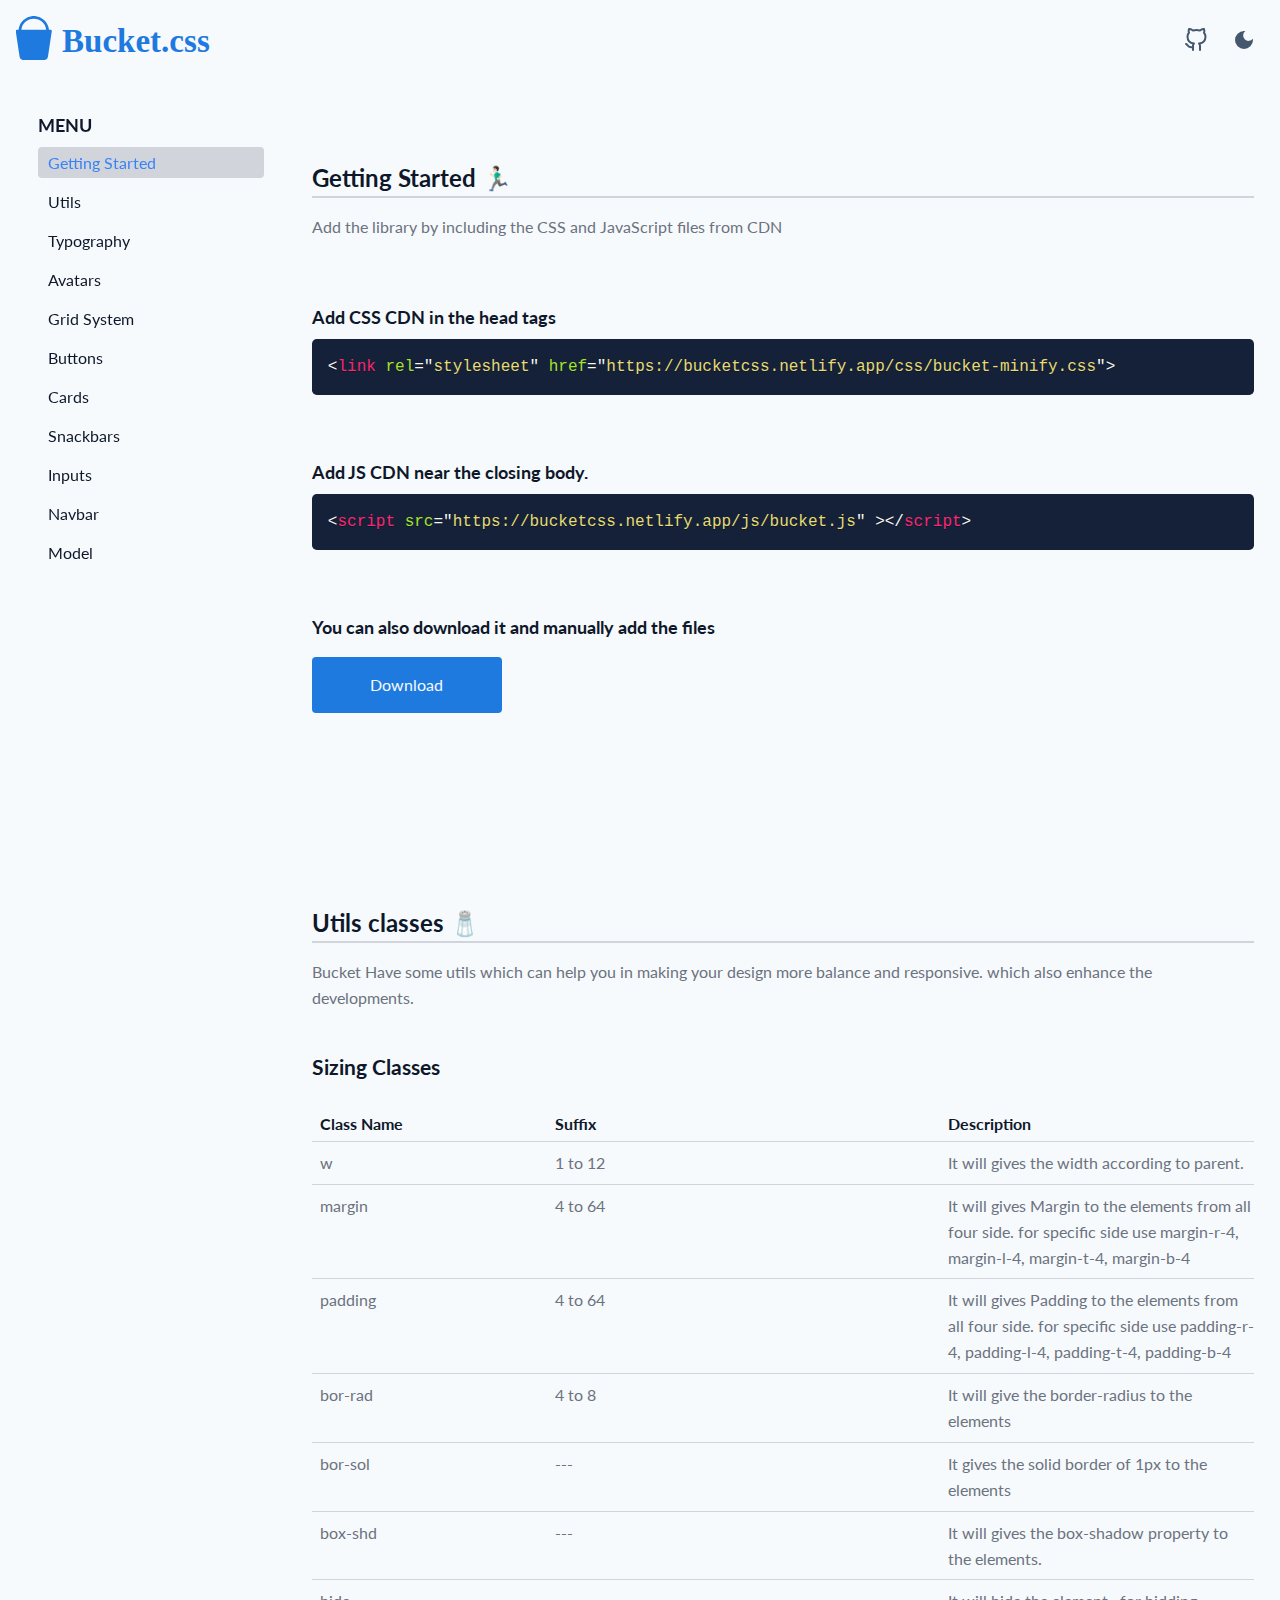
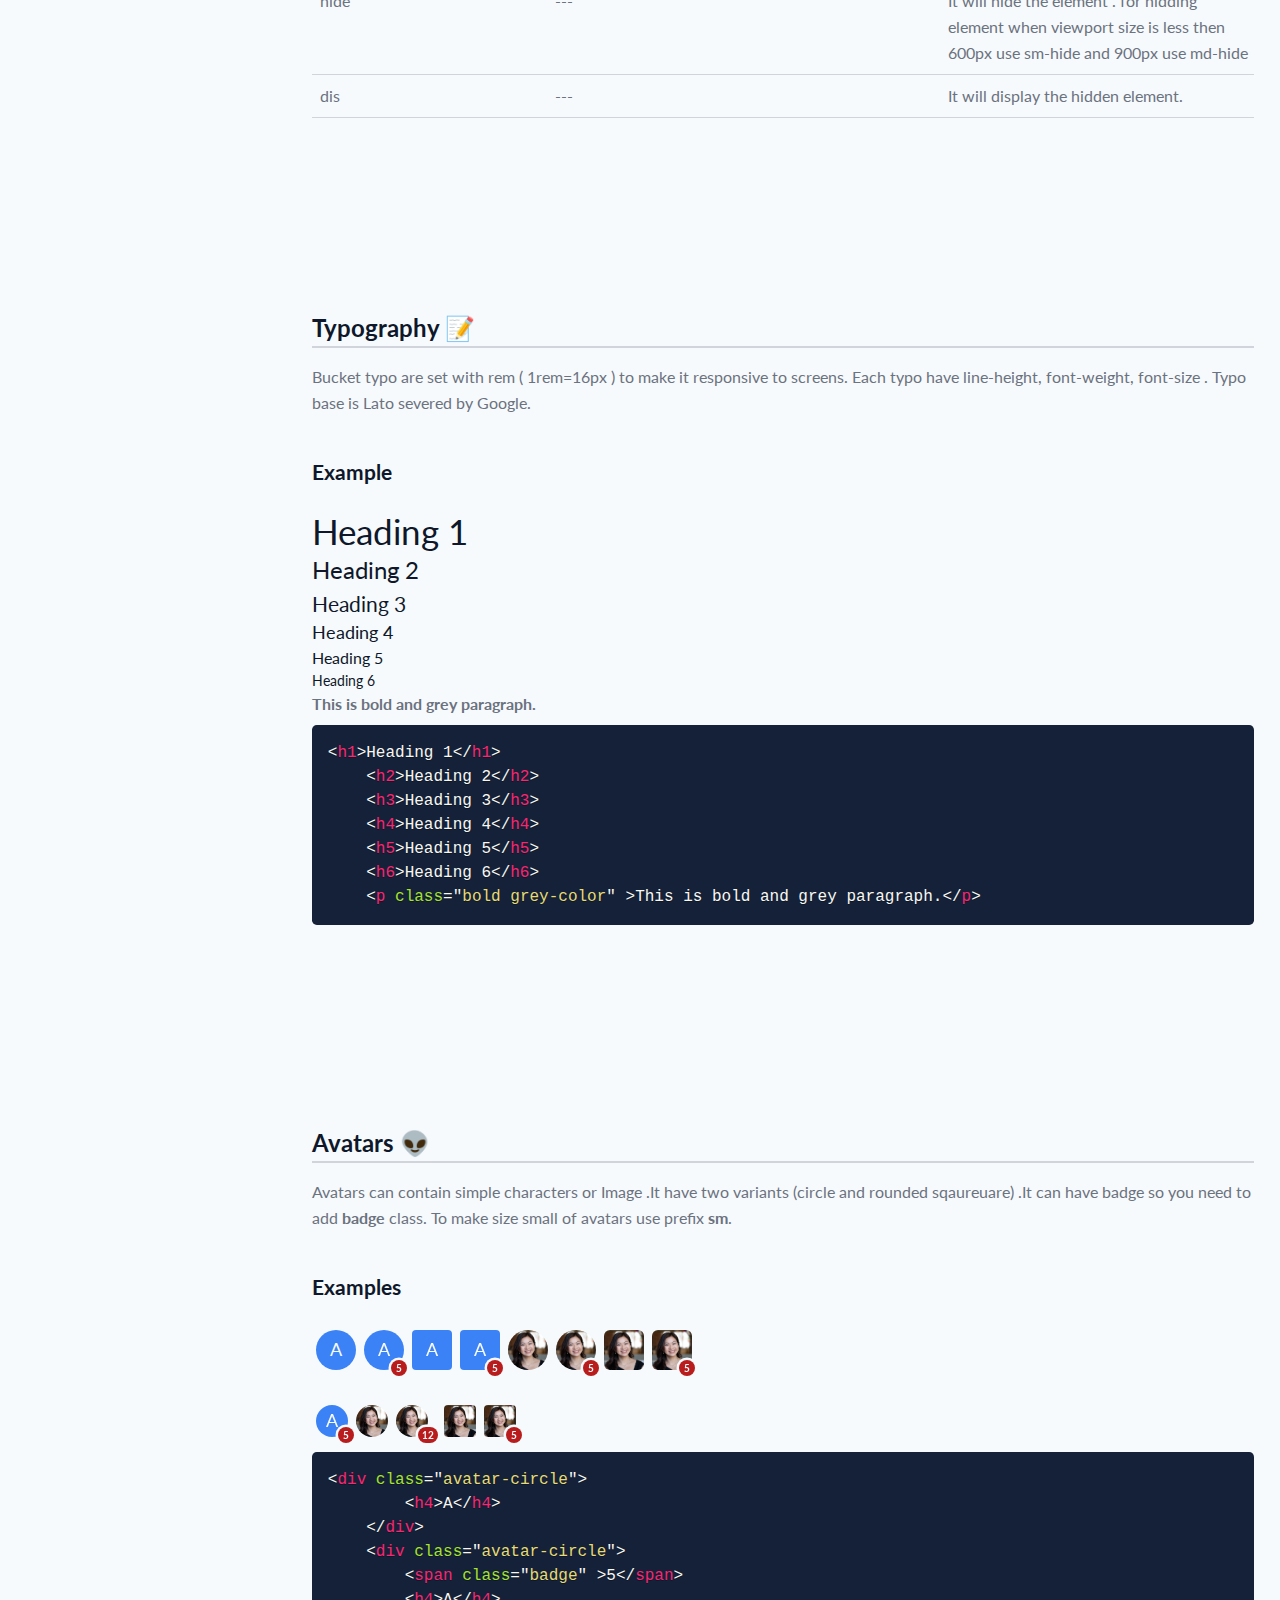
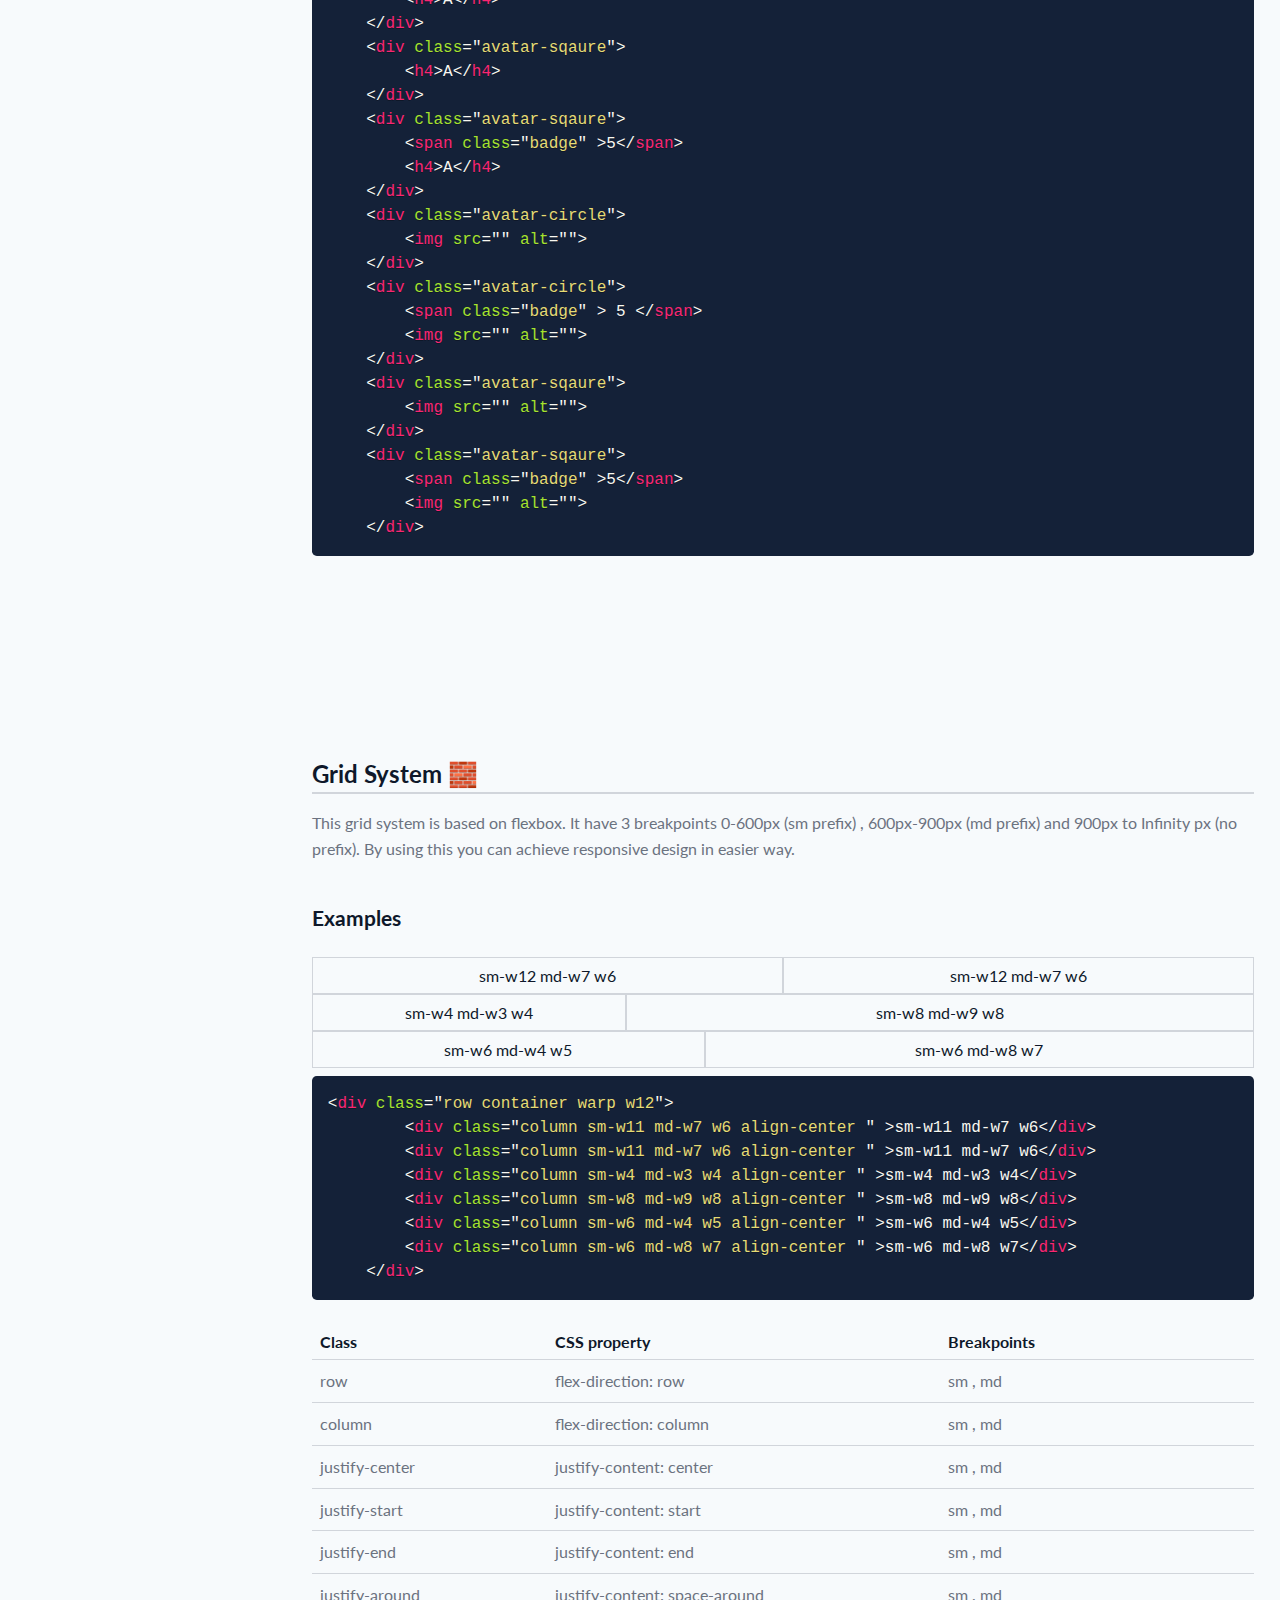
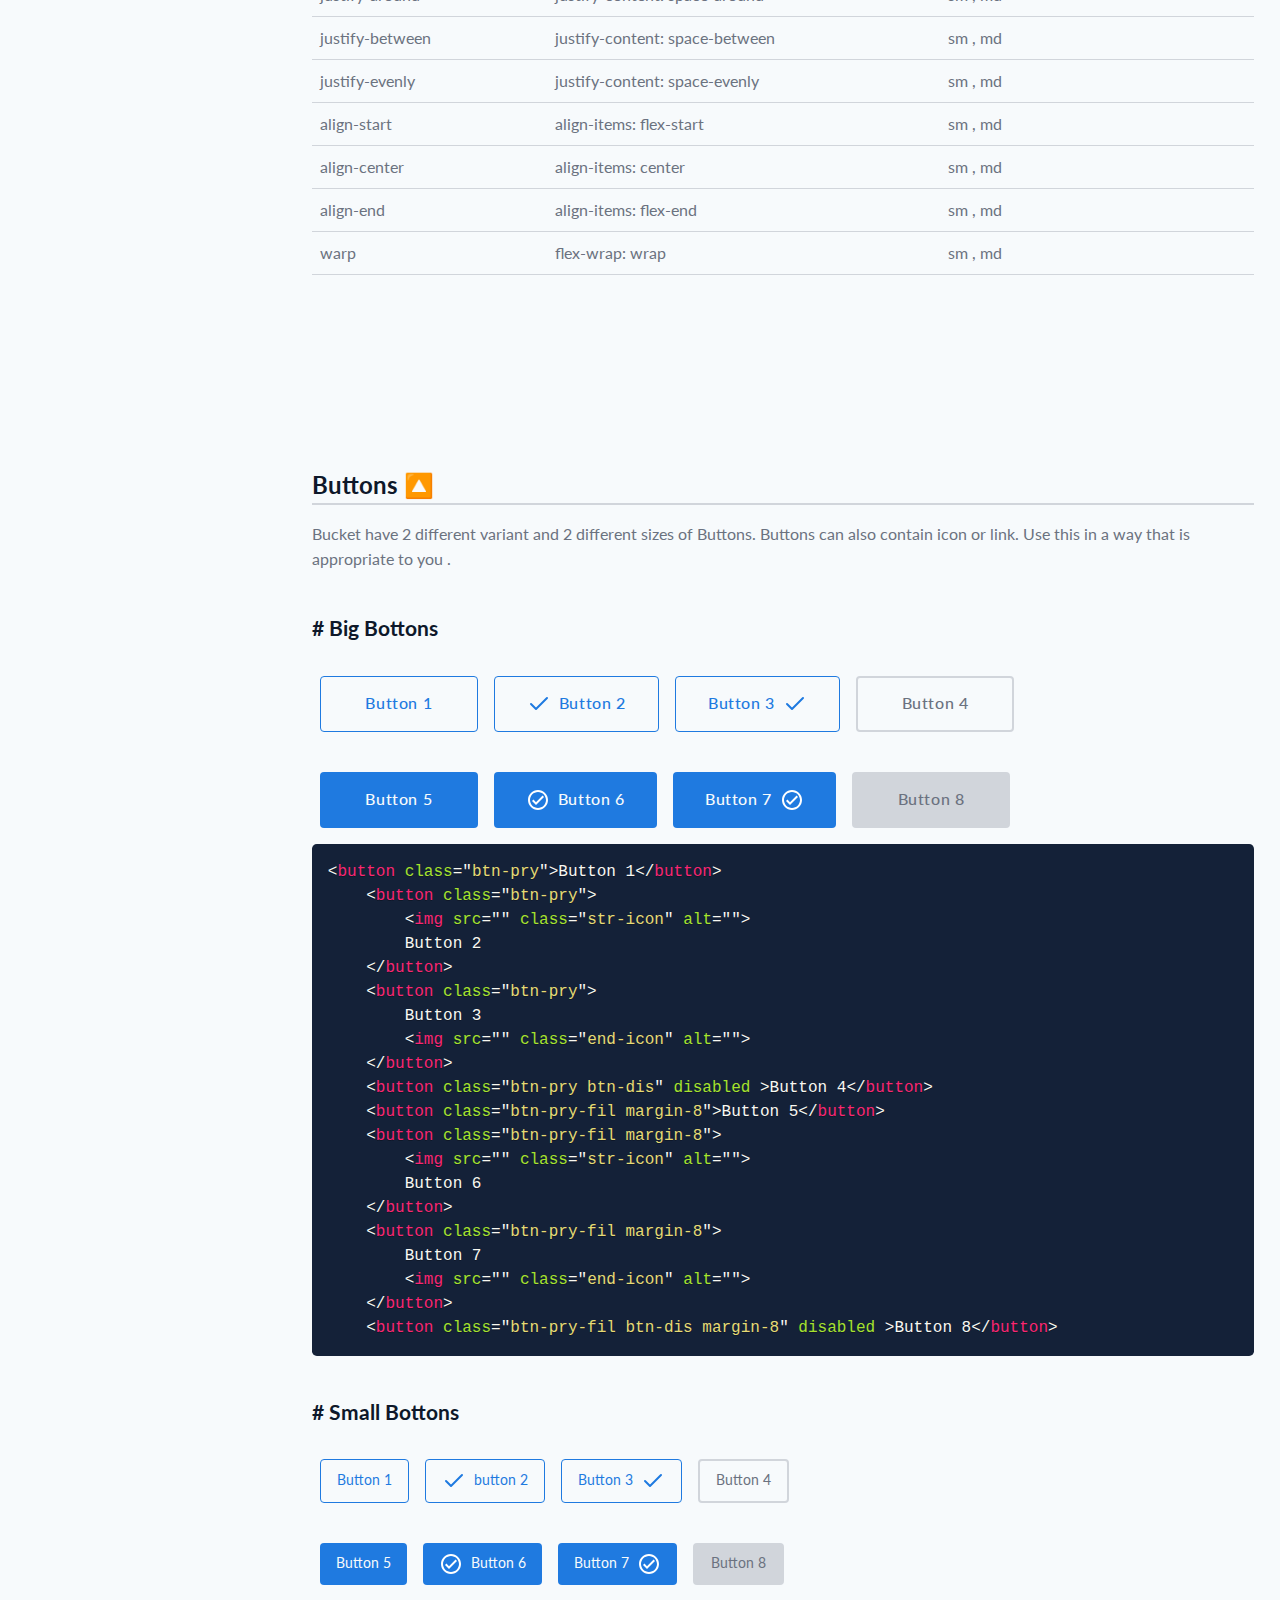
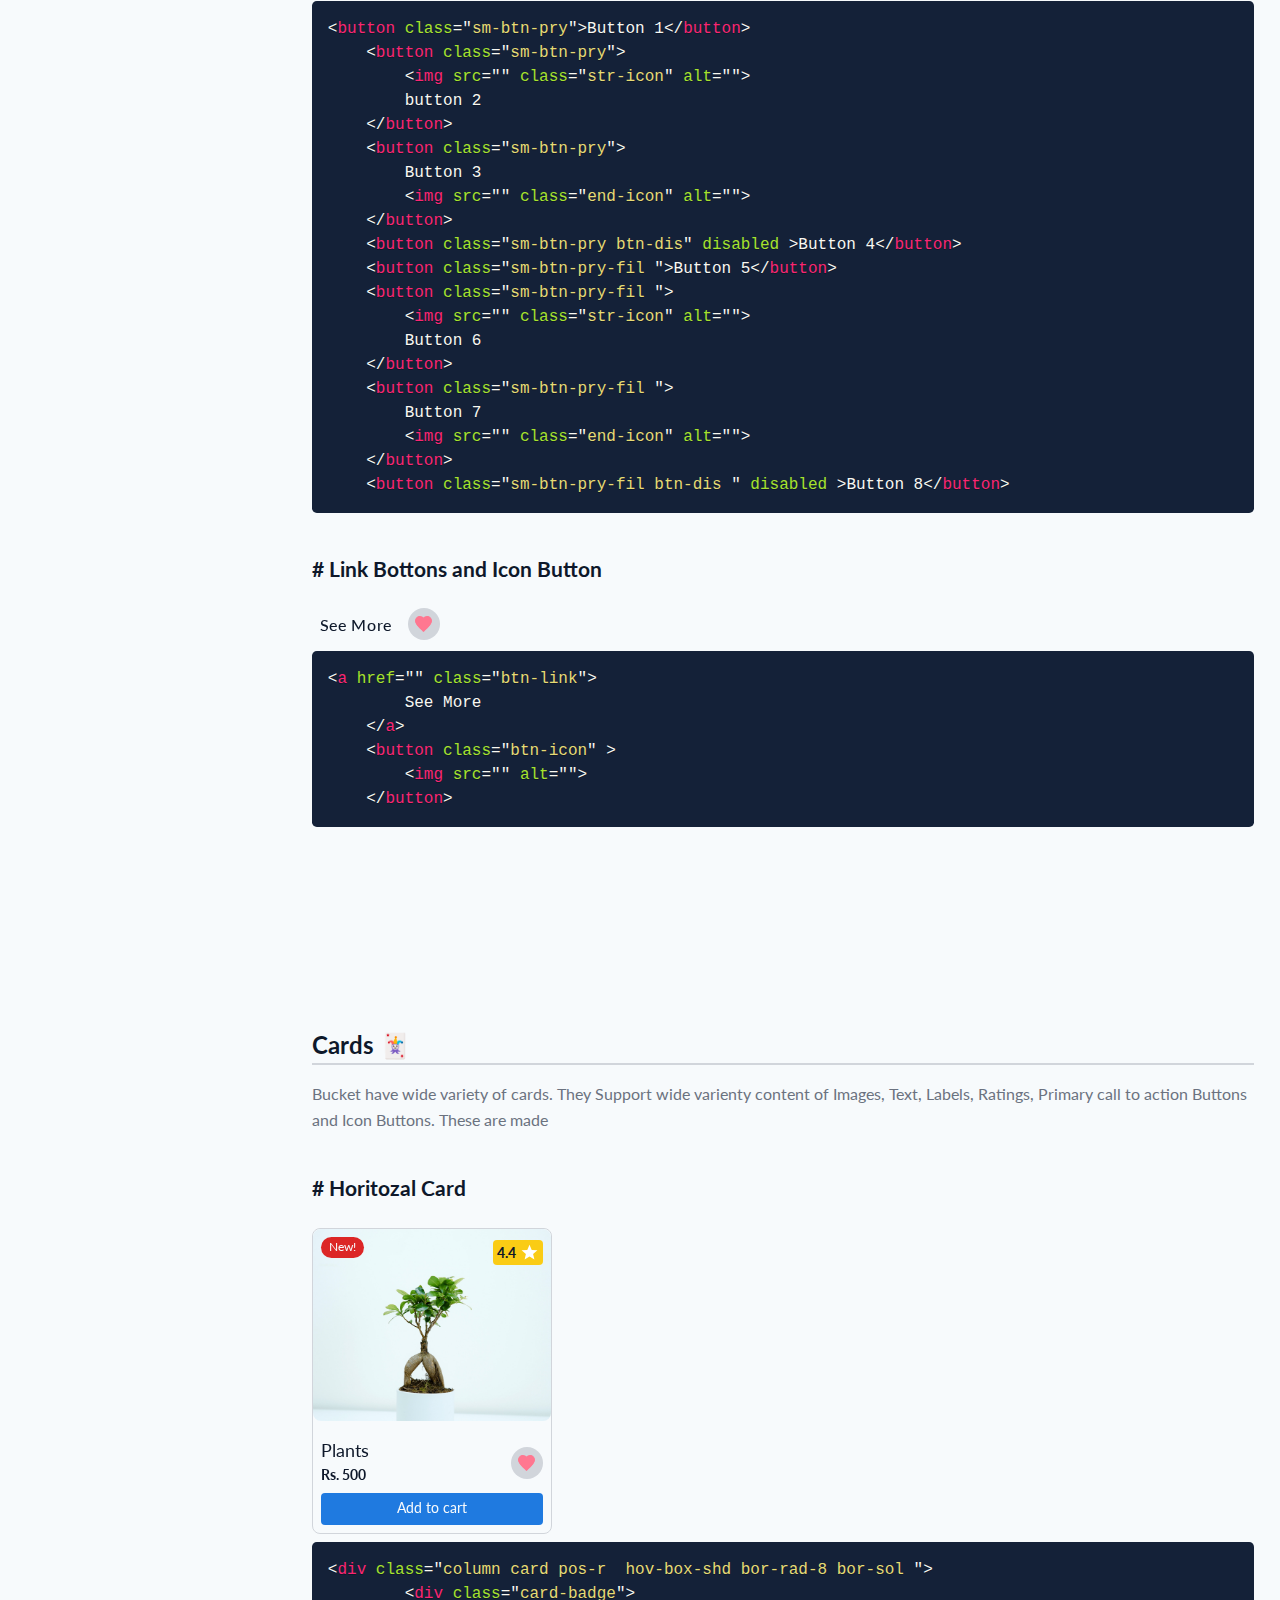
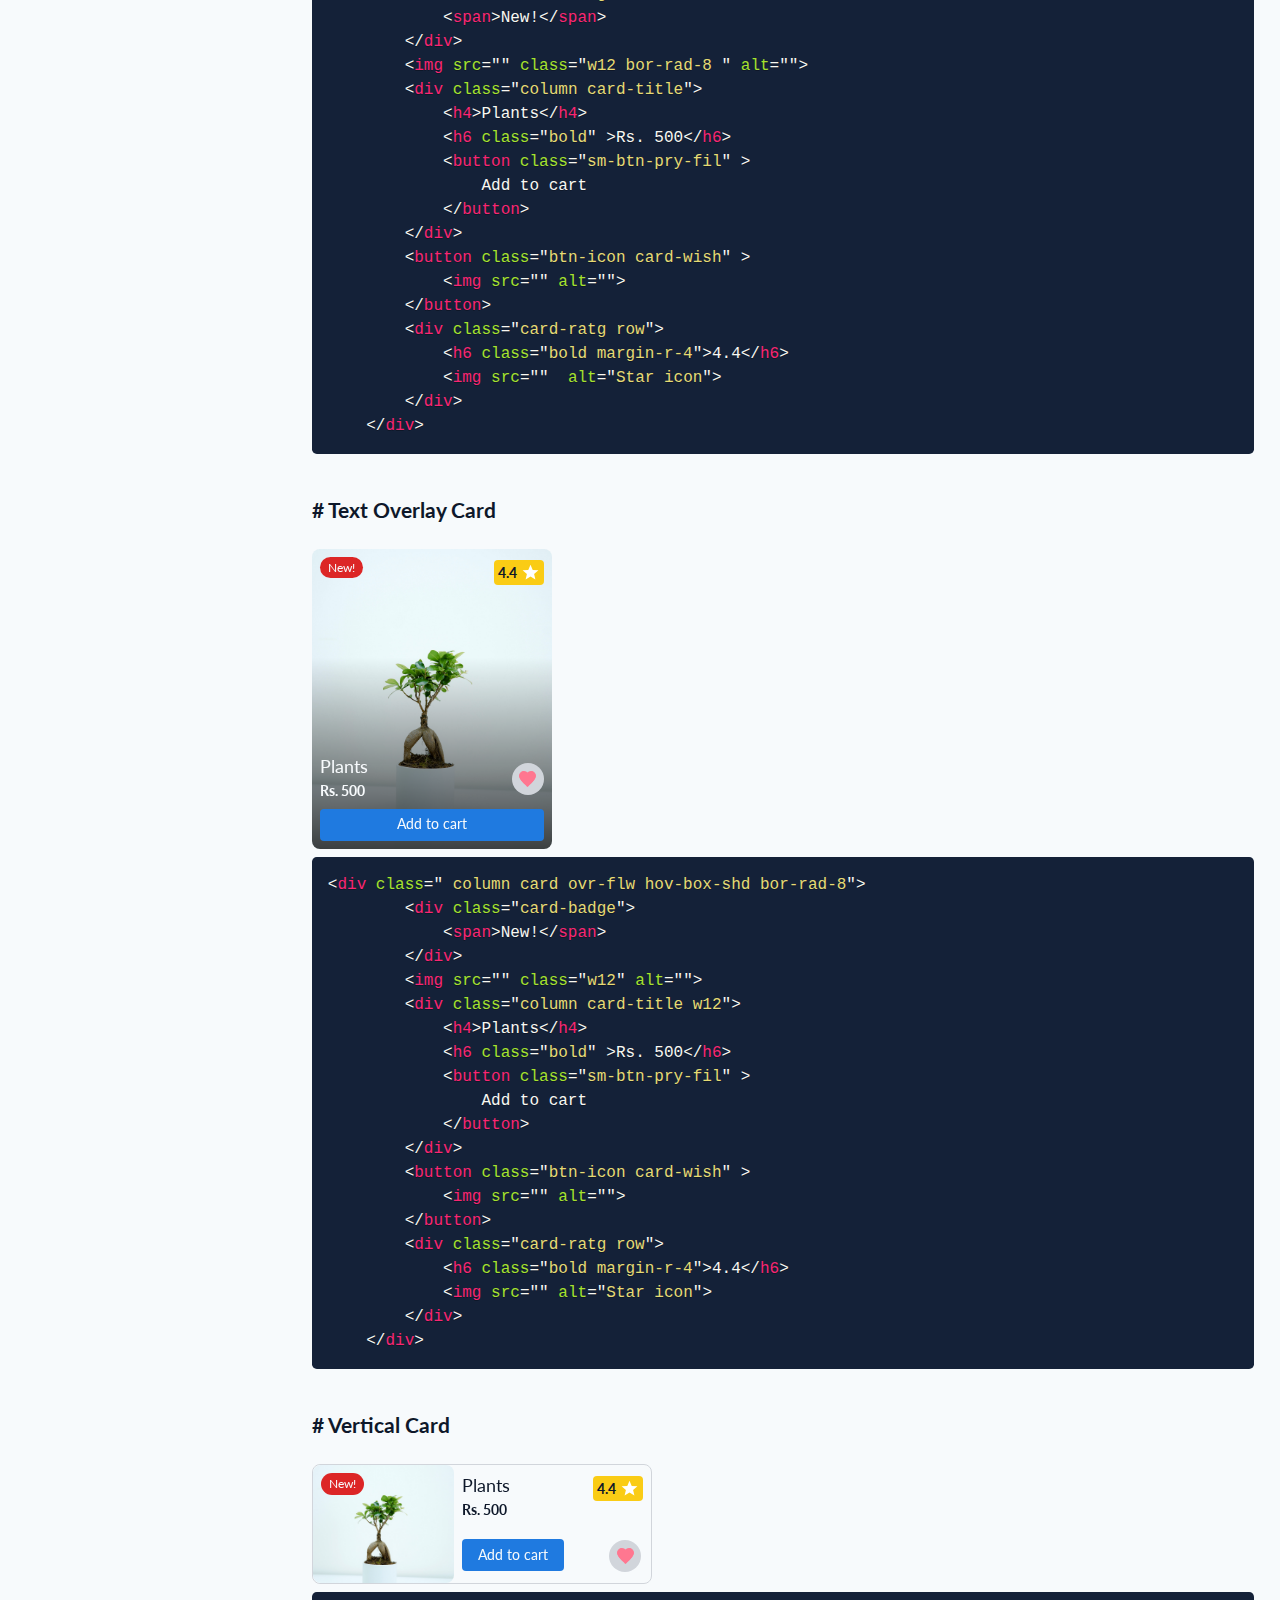
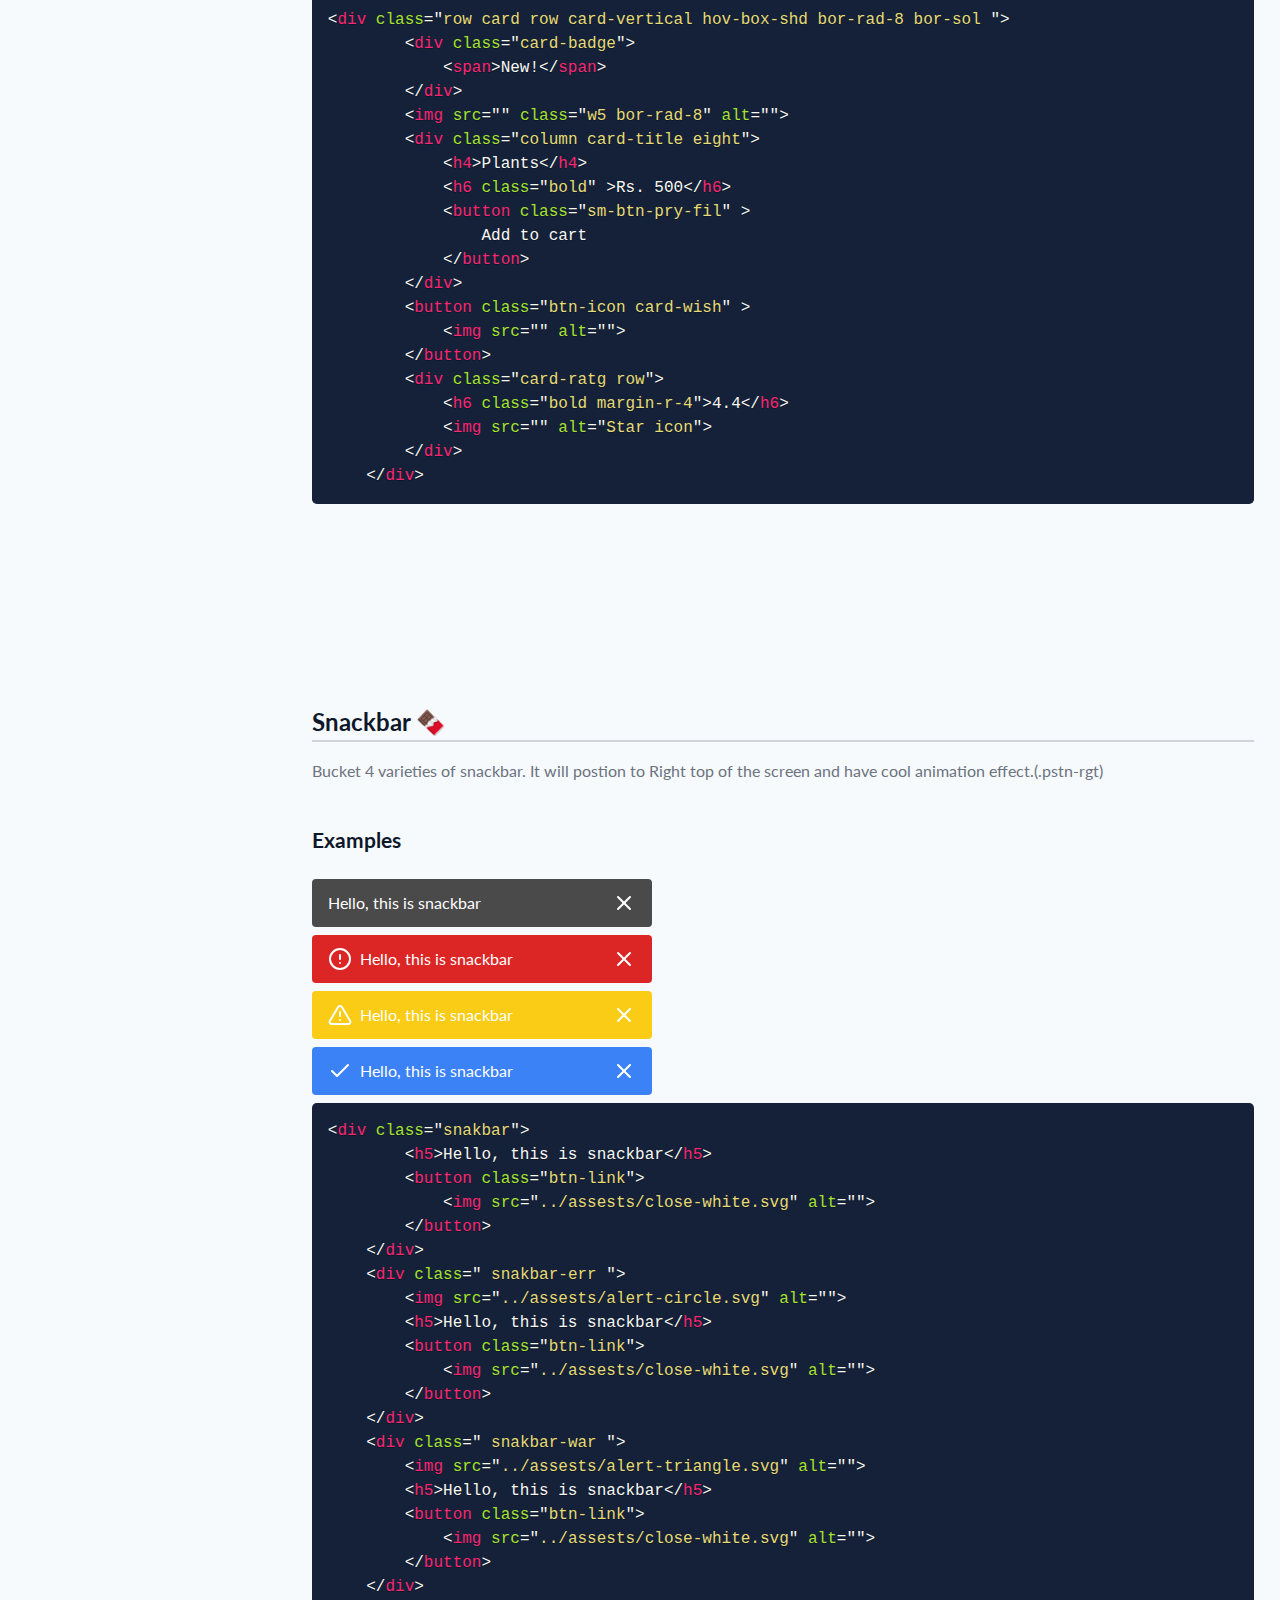
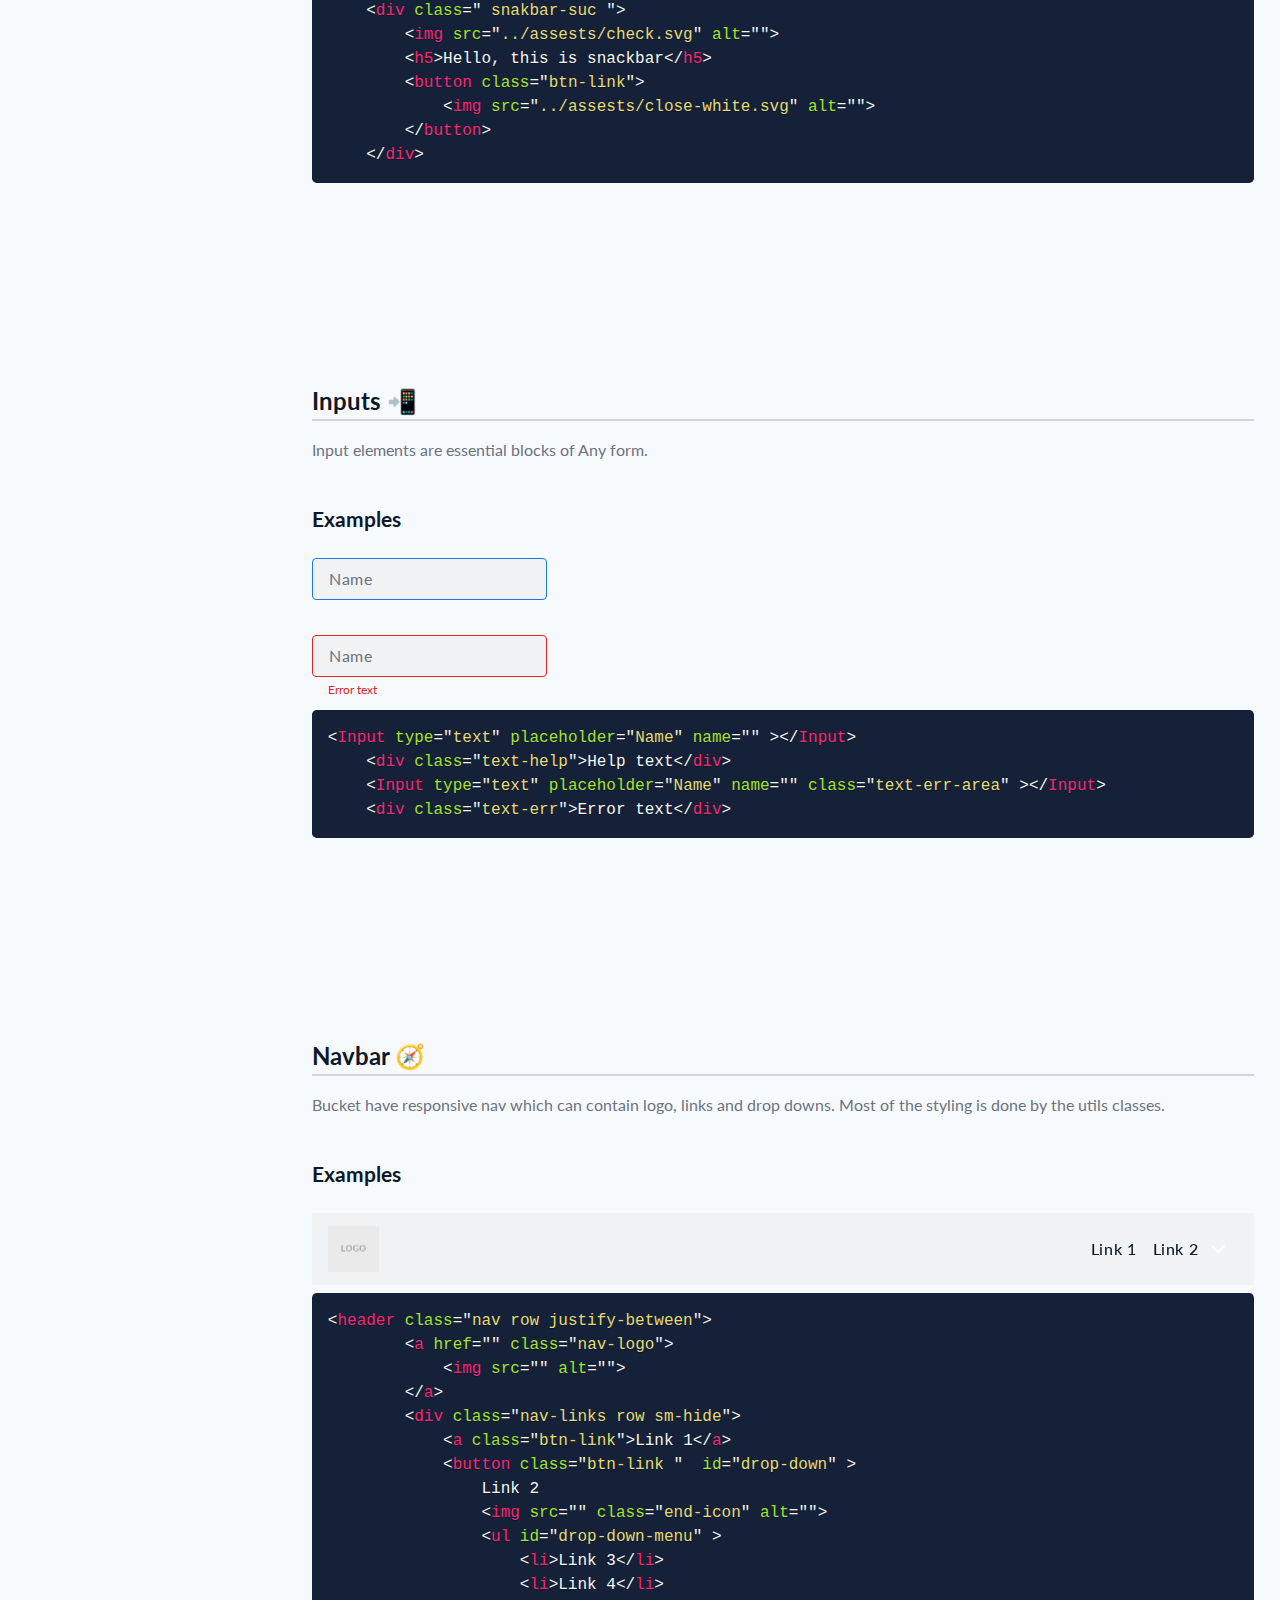
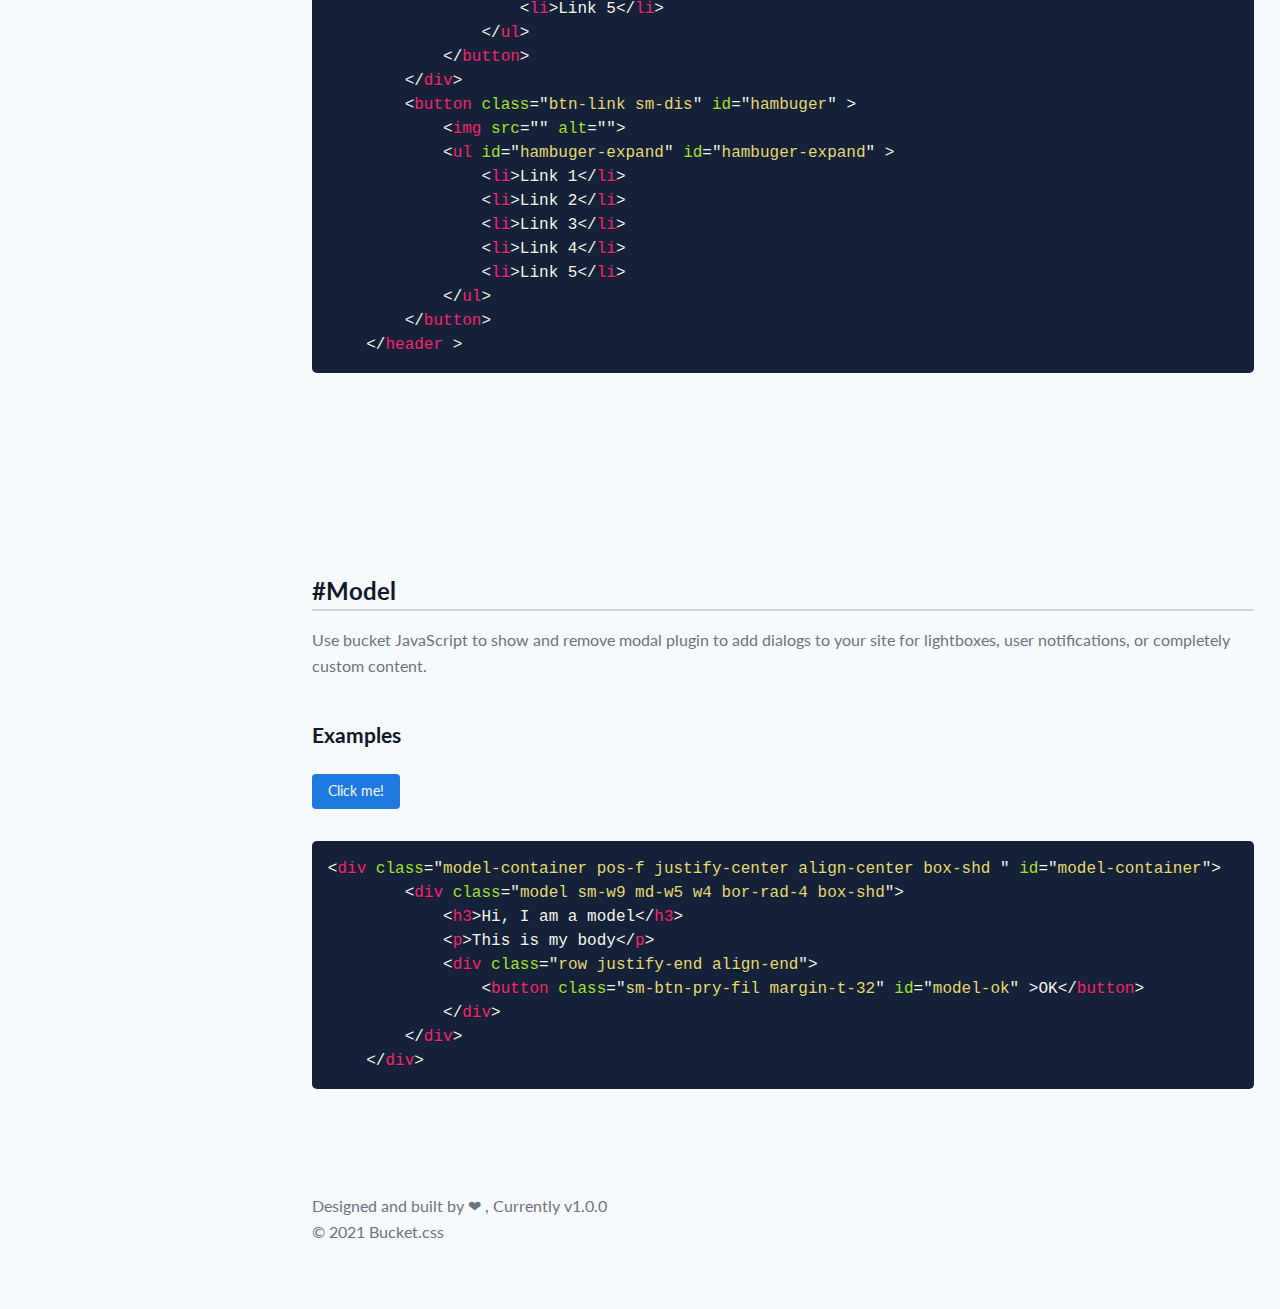
==== commit 4753b761: "grid-fixes" ====
--- a/documentation/index.html
+++ b/documentation/index.html
@@ -15,7 +15,7 @@
 
 </head>
 <body class="row justify-start">
-    <header class=" header w12 pos-f-t row align-center justify-spa-btw padding-16">
+    <header class=" header w12 pos-f-t row align-center justify-between padding-16">
         <a href="../index.html">
             <img src="../assests/bucket-logo.svg" class="md-hide" alt="">
             <img src="../assests/favicon.svg" class="md-dis" alt="">
@@ -426,6 +426,17 @@
                     </div>
                     <div class="column align-start w5">
                         <p>justify-content: space-around</p>
+                    </div>
+                    <div class="column align-start w4">
+                        <p>sm , md</p>
+                    </div>
+                </div>
+                <div class="row w12 table-header">
+                    <div class="column align-start w3">
+                        <p>justify-between</p>
+                    </div>
+                    <div class="column align-start w5">
+                        <p>justify-content: space-between</p>
                     </div>
                     <div class="column align-start w4">
                         <p>sm , md</p>
@@ -809,7 +820,7 @@
             <h2 class="is_active">Navbar 🧭</h2>
             <p>Bucket have responsive nav which can contain logo, links and drop downs. Most of the styling is done by the utils classes.</p>
             <h3>Examples</h3>
-            <div class="nav row justify-spa-btw">
+            <div class="nav row justify-between">
                 <a href="" class="nav-logo">
                     <img src="../assests/images.png" alt="">
                 </a>
@@ -834,7 +845,7 @@
                     </ul>
                 </button>
             </div>
-    <pre ><code class="language-markup">&lt;header class=&quot;nav row justify-spa-btw&quot;&gt;
+    <pre ><code class="language-markup">&lt;header class=&quot;nav row justify-between&quot;&gt;
         &lt;a href=&quot;&quot; class=&quot;nav-logo&quot;&gt;
             &lt;img src=&quot;&quot; alt=&quot;&quot;&gt;
         &lt;/a&gt;
--- a/css/prism.css
+++ b/css/prism.css
@@ -0,0 +1,126 @@
+/* PrismJS 1.23.0
+https://prismjs.com/download.html#themes=prism-okaidia&languages=markup+css+clike+javascript */
+/**
+ * okaidia theme for JavaScript, CSS and HTML
+ * Loosely based on Monokai textmate theme by http://www.monokai.nl/
+ * @author ocodia
+ */
+
+code[class*="language-"],
+pre[class*="language-"] {
+	color: #f8f8f2;
+	background: none;
+	text-shadow: 0 1px rgba(0, 0, 0, 0.3);
+	font-family: Consolas, Monaco, 'Andale Mono', 'Ubuntu Mono', monospace;
+	font-size: 1em;
+	text-align: left;
+	white-space: pre;
+	word-spacing: normal;
+	word-break: normal;
+	word-wrap: normal;
+	line-height: 1.5;
+
+	-moz-tab-size: 4;
+	-o-tab-size: 4;
+	tab-size: 4;
+
+	-webkit-hyphens: none;
+	-moz-hyphens: none;
+	-ms-hyphens: none;
+	hyphens: none;
+}
+
+/* Code blocks */
+pre[class*="language-"] {
+	padding: 1em;
+	margin: .5em 0;
+	overflow: auto;
+	border-radius: 0.3em;
+}
+
+:not(pre) > code[class*="language-"],
+pre[class*="language-"] {
+	background: #272822;
+}
+
+/* Inline code */
+:not(pre) > code[class*="language-"] {
+	padding: .1em;
+	border-radius: .3em;
+	white-space: normal;
+}
+
+.token.comment,
+.token.prolog,
+.token.doctype,
+.token.cdata {
+	color: #8292a2;
+}
+
+.token.punctuation {
+	color: #f8f8f2;
+}
+
+.token.namespace {
+	opacity: .7;
+}
+
+.token.property,
+.token.tag,
+.token.constant,
+.token.symbol,
+.token.deleted {
+	color: #f92672;
+}
+
+.token.boolean,
+.token.number {
+	color: #ae81ff;
+}
+
+.token.selector,
+.token.attr-name,
+.token.string,
+.token.char,
+.token.builtin,
+.token.inserted {
+	color: #a6e22e;
+}
+
+.token.operator,
+.token.entity,
+.token.url,
+.language-css .token.string,
+.style .token.string,
+.token.variable {
+	color: #f8f8f2;
+}
+
+.token.atrule,
+.token.attr-value,
+.token.function,
+.token.class-name {
+	color: #e6db74;
+}
+
+.token.keyword {
+	color: #66d9ef;
+}
+
+.token.regex,
+.token.important {
+	color: #fd971f;
+}
+
+.token.important,
+.token.bold {
+	font-weight: bold;
+}
+.token.italic {
+	font-style: italic;
+}
+
+.token.entity {
+	cursor: help;
+}
+
--- a/css/bucket-minify.css
+++ b/css/bucket-minify.css
@@ -1 +1 @@
-.avatar,.avatar-circle,.avatar-sqaure,.sm-avatar-circle,.sm-avatar-sqaure{position:relative;padding:4px}.avatar-circle>h4,.avatar-sqaure>h4,.sm-avatar-circle>h4{border-radius:50%;background:var(--primary-light);display:-webkit-box;display:-ms-flexbox;display:flex;-webkit-box-pack:center;-ms-flex-pack:center;justify-content:center;-webkit-box-align:center;-ms-flex-align:center;align-items:center;width:2.5rem;height:2.5rem;color:var(--inner-text)}.avatar-sqaure>h4{border-radius:.25rem}.sm-avatar-circle>h4{width:2rem;height:2rem}.avatar-circle>img,.avatar-sqaure>img,.sm-avatar-circle>img,.sm-avatar-sqaure>img{-o-object-fit:cover;object-fit:cover;border-radius:50%}.avatar-sqaure>img{border-radius:.375rem}.sm-avatar-sqaure>img{border-radius:.25rem}.avatar-circle>img,.avatar-sqaure>img{width:2.5rem;height:2.5rem}.sm-avatar-circle>img,.sm-avatar-sqaure>img{width:32px;height:32px}.badge{position:absolute;display:-webkit-box;display:-ms-flexbox;display:flex;-webkit-box-align:center;-ms-flex-align:center;align-items:center;-webkit-box-pack:center;-ms-flex-pack:center;justify-content:center;padding:.125rem .25rem;bottom:.0625rem;left:65%;min-width:1rem;height:1rem;font-weight:700;font-size:.65rem;text-align:center;border-radius:.5rem;color:var(--inner-text);background:var(--red-dark);-webkit-box-shadow:0 0 0 .24em var(--background);box-shadow:0 0 0 .24em var(--background)}.btn-link,button{display:-webkit-box;display:-ms-flexbox;display:flex;-webkit-box-pack:center;-ms-flex-pack:center;justify-content:center;-webkit-box-align:center;-ms-flex-align:center;align-items:center;font:500 1rem/1.18em Lato,sans-serif;letter-spacing:.04em;-webkit-appearance:none;-moz-appearance:none;appearance:none;border-radius:4px;border:none;cursor:pointer}button:focus{outline:0}button:focus-visible{outline:0;-webkit-box-shadow:0 0 1px .09rem var(--primary-default);box-shadow:0 0 1px .09rem var(--primary-default)}button.btn-dis{border:2px solid var(--grey-light);background:var(--background);color:var(--grey-default);pointer-events:none}button>.str-icon{margin-right:8px}button>.end-icon{margin-left:8px}.btn-pry,.btn-pry-fil{min-width:9.875rem;max-width:11.875rem;height:3.5rem;padding:.875rem 2rem}.sm-btn-pry,.sm-btn-pry-fil{font:400 .87rem/1.21em Lato,sans-serif;letter-spacing:normal;padding:.56rem 1rem}.btn-pry-fil,.sm-btn-pry-fil{border:var(--primary-default);background-color:var(--primary-default);color:var(--inner-text)}button:active{background-color:var(--primary-light)}.btn-pry,.sm-btn-pry{color:var(--primary-default);border:1px solid var(--primary-default);background-color:var(--background)}.btn-pry:active,.sm-btn-pry:active{color:var(--primary-light);background:var(--background);border:1px solid var(--primary-light)}.btn-flooting{position:fixed;bottom:1rem;right:1.3rem;z-index:99999;width:3.5rem;height:3.5rem;border-radius:50px;background:var(--primary-default)}.btn-icon{width:2rem;height:2rem;border-radius:1.2rem;background:var(--grey-light)}.btn-pry-fil.btn-dis,.sm-btn-pry-fil.btn-dis{border:2px solid var(--grey-light);background:var(--grey-light);color:var(--grey-default);pointer-events:none}.btn-link{background:0 0;padding:.5rem .5rem;position:relative;color:inherit}.btn-link:hover{background:var(--grey-opac)}.card{position:relative;width:15rem;background:var(--inner-background)}.card>img{-o-object-fit:cover;object-fit:cover;height:12rem}.card>.card-badge{position:absolute;top:.5rem;left:.5rem;padding:.3rem .5rem;font-size:.75rem;line-height:1em;color:var(--inner-text);border-radius:1.25rem;background:var(--red-default)}.card>.card-title{position:relative;padding:1rem .5rem .5rem .5rem}.card>.card-title>button{height:2rem;margin-top:.5rem}.ovr-flw>.card-title{position:absolute;bottom:0;color:var(--inner-text)}.card>.card-wish{position:absolute;right:.5rem;bottom:3.375rem;background:var(--grey-light)}.card>.card-ratg{position:absolute;top:.6875rem;right:.5rem;padding:.125rem .25rem;border-radius:.25rem;background:var(--yellow-default)}.card-ratg>img{width:1.16rem}.card-vertical{-webkit-box-orient:horizontal;-webkit-box-direction:normal;-ms-flex-direction:row;flex-direction:row;width:21.25rem;height:7.5rem}.card-vertical>img{height:100%}.card-vertical>.card-title{padding:7px 8px}.card.card-vertical>.card-wish{right:.6rem;bottom:.7rem}.card-vertical .card-title>button{margin-top:1.2rem}.card.ovr-flw{overflow:hidden;min-height:18.75rem;background:0 0}.ovr-flw::before{position:absolute;content:"";width:100%;height:100%;background:-webkit-gradient(linear,left top,left bottom,color-stop(36.25%,rgba(87,159,116,0)),to(#000000bd));background:-o-linear-gradient(top,rgba(87,159,116,0) 36.25%,#000000bd 100%);background:linear-gradient(180deg,rgba(87,159,116,0) 36.25%,#000000bd 100%)}.ovr-flw>img{position:absolute;z-index:-1;height:100%}h1,h2,h3,h4,h5,h6{font-weight:400;line-height:1.5em}h1{font-size:2.2rem;line-height:1.16em}h2{font-size:1.5rem}h3{font-size:1.3rem}h4{font-size:1.125rem}h5{font-size:1rem}h6{font-size:.875rem}p{font-size:1rem;line-height:1.618em}.text-right{text-align:right}.text-center{text-align:center}.text-left{text-align:left}.text-justify{text-align:justify}.grey-color{color:var(--grey-default)}.text-line-thro{-webkit-text-decoration-line:line-through;text-decoration-line:line-through}input[type=password],input[type=text]{padding:.68rem 1rem;border:1px solid var(--primary-default);border-radius:4px;font-family:Lato,sans-serif;-webkit-appearance:none;-moz-appearance:none;appearance:none;font-size:1rem;line-height:1.14em;letter-spacing:.05em;color:var(--foreground);background-color:var(--grey-opac)}input::-webkit-input-placeholder{color:var(--grey-default)}input::-moz-placeholder{color:var(--grey-default)}input:-ms-input-placeholder{color:var(--grey-default)}input::-ms-input-placeholder{color:var(--grey-default)}input::placeholder{color:var(--grey-default)}input+.text-help{color:var(--primary-light);font-size:.75rem;padding:5px 1rem}input:focus{outline:0;-webkit-box-shadow:0 0 0 .05rem var(--primary-default);box-shadow:0 0 0 .05rem var(--primary-default);border:1px solid var(--primary-default)}input+.text-help{display:none;font-size:.75rem;padding:5px 1rem}input:focus+.text-help{display:block;-webkit-animation:uptodown .2s linear;animation:uptodown .2s linear}@-webkit-keyframes uptodown{0%{-webkit-transform:translate(0 ,-10px);transform:translate(0 ,-10px);opacity:0}100%{-webkit-transform:translate(0);transform:translate(0);opacity:1}}@keyframes uptodown{0%{-webkit-transform:translate(0 ,-10px);transform:translate(0 ,-10px);opacity:0}100%{-webkit-transform:translate(0);transform:translate(0);opacity:1}}.text-err-area{border:1px solid var(--red-default)!important}.text-err-area:focus{outline:0;border:1px solid var(--red-default);-webkit-box-shadow:none;box-shadow:none}.text-err-area+.text-err{font-size:.75rem;padding:5px 1rem;color:var(--red-default)}input[type=checkbox],input[type=radio]{visibility:hidden}.check{width:1rem;height:1rem;border:2px solid var(--primary-dark);display:-webkit-box;display:-ms-flexbox;display:flex;-webkit-box-align:center;-ms-flex-align:center;align-items:center;-webkit-box-pack:center;-ms-flex-pack:center;justify-content:center;cursor:pointer}input[type=radio]~.check{border-radius:16px}input[type=checkbox]~.check{border-radius:.25rem}input[type=radio]:checked~.check::after{content:"";background:var(--primary-dark);width:80%;height:80%;border-radius:50%;border-radius:none}input[type=checkbox]:checked~.check::after{content:"";background:var(--primary-dark);width:80%;height:80%;border-radius:.1rem;border-radius:none}.snakbar,.snakbar-err,.snakbar-suc,.snakbar-war{display:-webkit-box;display:-ms-flexbox;display:flex;position:relative;-webkit-box-align:center;-ms-flex-align:center;align-items:center;padding:0 1rem;height:3rem;width:21.25rem;color:#fff;background:#4a4a4a;border-radius:4px}.pos-f-r{position:fixed;z-index:9999;top:1.5rem;right:2rem;-webkit-animation:snkbarmoverRight .2s linear 50ms;animation:snkbarmoverRight .2s linear 50ms}.pos-f-l{position:fixed;top:1.5rem;left:2rem;-webkit-animation:snkbarmoverLeft .2s linear 50ms;animation:snkbarmoverLeft .2s linear 50ms}.pos-f-t{position:fixed;top:0;left:0;-webkit-animation:snkbarmoverTop .2s linear 50ms;animation:snkbarmoverTop .2s linear 50ms}@-webkit-keyframes snkbarmoverRight{0%{-webkit-transform:translate(30px ,0);transform:translate(30px ,0);opacity:0}100%{-webkit-transform:translate(0);transform:translate(0);opacity:1}}@keyframes snkbarmoverRight{0%{-webkit-transform:translate(30px ,0);transform:translate(30px ,0);opacity:0}100%{-webkit-transform:translate(0);transform:translate(0);opacity:1}}@-webkit-keyframes snkbarmoverLeft{0%{-webkit-transform:translate(-30px ,0);transform:translate(-30px ,0);opacity:0}100%{-webkit-transform:translate(0);transform:translate(0);opacity:1}}@keyframes snkbarmoverLeft{0%{-webkit-transform:translate(-30px ,0);transform:translate(-30px ,0);opacity:0}100%{-webkit-transform:translate(0);transform:translate(0);opacity:1}}@-webkit-keyframes snkbarmoverTop{0%{-webkit-transform:translate(0 ,-30px);transform:translate(0 ,-30px);opacity:0}100%{-webkit-transform:translate(0);transform:translate(0);opacity:1}}@keyframes snkbarmoverTop{0%{-webkit-transform:translate(0 ,-30px);transform:translate(0 ,-30px);opacity:0}100%{-webkit-transform:translate(0);transform:translate(0);opacity:1}}.snakbar-err>h5,.snakbar-suc>h5,.snakbar-war>h5{margin-left:8px}.snakbar-err>button,.snakbar-suc>button,.snakbar-war>button,.snakbar>button{color:inherit;position:absolute;right:8px}.snakbar-err{background:var(--red-default)}.snakbar-war{background:var(--yellow-default)}.snakbar-suc{background:var(--primary-light)}.nav{padding:.8rem 1rem;width:100%;height:4.5rem;background:var(--grey-opac)}.nav-logo{width:3.2rem}.nav-logo>img{width:100%}.nav>.nav-links{position:relative}#hambuger-expand,.nav #drop-down #drop-down-menu{display:none;text-align:left;width:12.5rem;position:absolute;top:100%;right:0;background:var(--background);border:1px solid var(--grey-light);border-radius:.25rem}#drop-down-menu li,#hambuger-expand li{padding:.35rem 1rem}.model-container{display:none;width:100vw;height:100vh;background:var(--grey-opac);z-index:9999}.model{padding:18px;max-width:33.75rem;background:var(--background)}.pos-r{position:relative}.pos-a{position:absolute}.dir-res{-webkit-box-orient:horizontal;-webkit-box-direction:reverse;-ms-flex-direction:row-reverse;flex-direction:row-reverse}.padding-4{padding:.25rem}.padding-8{padding:.5rem}.padding-16{padding:1rem}.padding-32{padding:2rem}.padding-64{padding:4rem}.padding-l-4{padding-left:.25rem}.padding-l-8{padding-left:.5rem}.padding-l-16{padding-left:1rem}.padding-l-32{padding-left:2rem}.padding-l-64{padding-left:4rem}.padding-r-4{padding-right:.25rem}.padding-r-8{padding-right:.5rem}.padding-r-16{padding-right:1rem}.padding-r-32{padding-right:2rem}.padding-r-64{padding-right:4rem}.padding-t-4{padding-top:.25rem}.padding-t-8{padding-top:.5rem}.padding-t-16{padding-top:1rem}.padding-t-32{padding-top:2rem}.padding-t-64{padding-top:4rem}.padding-b-4{padding-bottom:.25rem}.padding-b-8{padding-bottom:.5rem}.padding-b-16{padding-bottom:1rem}.padding-b-32{padding-bottom:2rem}.padding-b-64{padding-bottom:4rem}.margin-8{margin:.5rem}.margin-16{margin:1rem}.margin-32{margin:2rem}.margin-64{margin:4rem}.margin-l-4{margin-left:.25rem}.margin-l-8{margin-left:.5rem}.margin-l-16{margin-left:1rem}.margin-l-32{margin-left:2rem}.margin-l-64{margin-left:4rem}.margin-r-4{margin-right:.25rem}.margin-r-8{margin-right:.5rem}.margin-r-16{margin-right:1rem}.margin-r-32{margin-right:2rem}.margin-r-64{margin-right:4rem}.margin-t-4{margin-top:.25rem}.margin-t-8{margin-top:.5rem}.margin-t-16{margin-top:1rem}.margin-t-32{margin-top:2rem}.margin-t-64{margin-top:4rem}.margin-b-4{margin-bottom:.25rem}.margin-b-8{margin-bottom:.5rem}.margin-b-16{margin-bottom:1rem}.margin-b-32{margin-bottom:2rem}.margin-b-64{margin-bottom:4rem}.bold{font-weight:700}.bor-rad-4{border-radius:.25rem}.bor-rad-8{border-radius:.5rem}.bor-sol{border:1px solid var(--grey-light)}.box-shd{-webkit-box-shadow:0 0 2px 0 rgb(0 0 0 / 18%),0 1px 3px 0 rgb(0 0 0 / 7%),0 4px 10px 0 rgb(0 0 0 / 10%);box-shadow:0 0 2px 0 rgb(0 0 0 / 18%),0 1px 3px 0 rgb(0 0 0 / 7%),0 4px 10px 0 rgb(0 0 0 / 10%)}.hov-box-shd:hover{-webkit-box-shadow:0 0 2px 0 rgb(0 0 0 / 18%),0 1px 3px 0 rgb(0 0 0 / 7%),0 4px 10px 0 rgb(0 0 0 / 10%);box-shadow:0 0 2px 0 rgb(0 0 0 / 18%),0 1px 3px 0 rgb(0 0 0 / 7%),0 4px 10px 0 rgb(0 0 0 / 10%)}ul{list-style:none}a,a:active,a:focus,a:hover,a:visited{text-decoration:none;color:inherit}a:focus{outline:0;-webkit-box-shadow:0 0 1px .09rem var(--primary-default);box-shadow:0 0 1px .09rem var(--primary-default)}.pos-a{position:absolute}.pos-f{position:fixed;top:0;left:0}.container{width:100%}.column,.row{display:-webkit-box;display:-ms-flexbox;display:flex}.column{-webkit-box-orient:vertical;-webkit-box-direction:normal;-ms-flex-direction:column;flex-direction:column}.w1{width:8.333%}.w2{width:16.666%}.w3{width:24.99%}.w4{width:33.332%}.w5{width:41.665%}.w6{width:50%}.w7{width:58.331%}.w8{width:66.664%}.w9{width:74.997%}.w10{width:83.333%}.w11{width:91.663%}.w12{width:100%}.justify-start{-webkit-box-pack:start;-ms-flex-pack:start;justify-content:flex-start}.justify-center{-webkit-box-pack:center;-ms-flex-pack:center;justify-content:center}.justify-around{-ms-flex-pack:distribute;justify-content:space-around}.justify-spa-btw{-webkit-box-pack:justify;-ms-flex-pack:justify;justify-content:space-between}.justify-evenly{-webkit-box-pack:space-evenly;-ms-flex-pack:space-evenly;justify-content:space-evenly}.justify-end{-webkit-box-pack:end;-ms-flex-pack:end;justify-content:flex-end}.align-start{-webkit-box-align:start;-ms-flex-align:start;align-items:flex-start}.align-center{-webkit-box-align:center;-ms-flex-align:center;align-items:center}.align-end{-webkit-box-align:end;-ms-flex-align:end;align-items:flex-end}.warp{-ms-flex-wrap:wrap;flex-wrap:wrap}.hide{display:none}.dis{display:block}.md-dis{display:none}.sm-dis{display:none}@media (max-width:900px){:root{font-size:14px}.md-w1{width:8.333%}.md-w2{width:16.666%}.md-w3{width:24.99%}.md-w4{width:33.332%}.md-w5{width:41.665%}.md-w6{width:50%}.md-w7{width:58.331%}.md-w8{width:66.664%}.md-w9{width:74.997%}.md-w10{width:83.333%}.md-w11{width:91.663%}.md-w12{width:100%}.md-justify-start{-webkit-box-pack:start;-ms-flex-pack:start;justify-content:flex-start}.md-justify-center{-webkit-box-pack:center;-ms-flex-pack:center;justify-content:center}.md-justify-around{-ms-flex-pack:distribute;justify-content:space-around}.md-justify-evenly{-webkit-box-pack:space-evenly;-ms-flex-pack:space-evenly;justify-content:space-evenly}.md-justify-end{-webkit-box-pack:end;-ms-flex-pack:end;justify-content:flex-end}.md-align-start{-webkit-box-align:start;-ms-flex-align:start;align-items:flex-start}.md-align-center{-webkit-box-align:center;-ms-flex-align:center;align-items:center}.md-align-end{-webkit-box-align:end;-ms-flex-align:end;align-items:flex-end}.md-warp{-ms-flex-wrap:wrap;flex-wrap:wrap}.md-hide{display:none}.md-dis{display:block}}@media (max-width:600px){:root{font-size:12px}.sm-w1{width:8.333%}.sm-w2{width:16.666%}.sm-w3{width:24.99%}.sm-w4{width:33.332%}.sm-w5{width:41.665%}.sm-w6{width:50%}.sm-w7{width:58.331%}.sm-w8{width:66.664%}.sm-w9{width:74.997%}.sm-w10{width:83.333%}.sm-w11{width:91.663%}.sm-w12{width:100%}.sm-justify-start{-webkit-box-pack:start;-ms-flex-pack:start;justify-content:flex-start}.sm-justify-center{-webkit-box-pack:center;-ms-flex-pack:center;justify-content:center}.sm-justify-around{-ms-flex-pack:distribute;justify-content:space-around}.sm-justify-evenly{-webkit-box-pack:space-evenly;-ms-flex-pack:space-evenly;justify-content:space-evenly}.sm-justify-end{-webkit-box-pack:end;-ms-flex-pack:end;justify-content:flex-end}.sm-align-start{-webkit-box-align:start;-ms-flex-align:start;align-items:flex-start}.sm-align-center{-webkit-box-align:center;-ms-flex-align:center;align-items:center}.sm-align-end{-webkit-box-align:end;-ms-flex-align:end;align-items:flex-end}.sm-warp{-ms-flex-wrap:wrap;flex-wrap:wrap}.sm-hide{display:none}.sm-dis{display:block}}*{padding:0;margin:0;-webkit-box-sizing:border-box;box-sizing:border-box}body{--primary-dark:#1E40AF;--primary-default:#1f7ae0;--primary-light:#3B82F6;--grey-dark:#374151;--grey-default:#6B7280;--grey-light:#D1D5DB;--grey-opac:#eeeeeea1;--red-dark:#B91C1C;--red-default:#DC2626;--red-light:#EF4444;--yellow-dark:#e4b601;--yellow-default:#FACC15;--yellow-light:#FDE047;--black:#111827;--inner-text:#f7fafc;--background:#f7fafc;--inner-background:transparent;--foreground:#0e182a;background-color:var(--background);color:var(--foreground);font-family:Lato,sans-serif;font-size:16px}body.dark-theme{--primary-dark:#1E40AF;--primary-default:#1f7ae0;--primary-light:#3B82F6;--grey-dark:#111827;--grey-default:#f7fafce1;--grey-light:#a5a9af85;--grey-opac:#a5a9afb4;--red-dark:#991B1B;--red-default:#B91C1C;--red-light:#DC2626;--yellow-dark:#92400E;--yellow-default:#B45309;--yellow-light:#D97706;--black:#0e182a;--inner-text:#f7fafc;--background:#0e182a;--inner-background:#142138;--foreground:#f7fafc}@media (prefers-color-scheme:dark){body{--primary-dark:#1E40AF;--primary-default:#1f7ae0;--primary-light:#3B82F6;--grey-dark:#111827;--grey-default:#f7fafce1;--grey-light:#a5a9af85;--grey-opac:#37415150;--red-dark:#991B1B;--red-default:#B91C1C;--red-light:#DC2626;--yellow-dark:#92400E;--yellow-default:#B45309;--yellow-light:#D97706;--black:#0e182a;--inner-text:#f7fafc;--background:#0e182a;--foreground:#f7fafc}body.light-theme{--primary-dark:#1E40AF;--primary-default:#1f7ae0;--primary-light:#3B82F6;--grey-dark:#374151;--grey-default:#6B7280;--grey-light:#D1D5DB;--grey-opac:#d1d5db7e;--red-dark:#B91C1C;--red-default:#DC2626;--red-light:#EF4444;--yellow-dark:#e4b601;--yellow-default:#FACC15;--yellow-light:#FDE047;--black:#111827;--inner-text:#f7fafc;--background:#f7fafc;--foreground:#0e182a}}+.avatar,.avatar-circle,.avatar-sqaure,.sm-avatar-circle,.sm-avatar-sqaure{position:relative;padding:4px}.avatar-circle>h4,.avatar-sqaure>h4,.sm-avatar-circle>h4{border-radius:50%;background:var(--primary-light);display:-webkit-box;display:-ms-flexbox;display:flex;-webkit-box-pack:center;-ms-flex-pack:center;justify-content:center;-webkit-box-align:center;-ms-flex-align:center;align-items:center;width:2.5rem;height:2.5rem;color:var(--inner-text)}.avatar-sqaure>h4{border-radius:.25rem}.sm-avatar-circle>h4{width:2rem;height:2rem}.avatar-circle>img,.avatar-sqaure>img,.sm-avatar-circle>img,.sm-avatar-sqaure>img{-o-object-fit:cover;object-fit:cover;border-radius:50%}.avatar-sqaure>img{border-radius:.375rem}.sm-avatar-sqaure>img{border-radius:.25rem}.avatar-circle>img,.avatar-sqaure>img{width:2.5rem;height:2.5rem}.sm-avatar-circle>img,.sm-avatar-sqaure>img{width:32px;height:32px}.badge{position:absolute;display:-webkit-box;display:-ms-flexbox;display:flex;-webkit-box-align:center;-ms-flex-align:center;align-items:center;-webkit-box-pack:center;-ms-flex-pack:center;justify-content:center;padding:.125rem .25rem;bottom:.0625rem;left:65%;min-width:1rem;height:1rem;font-weight:700;font-size:.65rem;text-align:center;border-radius:.5rem;color:var(--inner-text);background:var(--red-dark);-webkit-box-shadow:0 0 0 .24em var(--background);box-shadow:0 0 0 .24em var(--background)}.btn-link,button{display:-webkit-box;display:-ms-flexbox;display:flex;-webkit-box-pack:center;-ms-flex-pack:center;justify-content:center;-webkit-box-align:center;-ms-flex-align:center;align-items:center;font:500 1rem/1.18em Lato,sans-serif;letter-spacing:.04em;-webkit-appearance:none;-moz-appearance:none;appearance:none;border-radius:4px;border:none;cursor:pointer}button:focus{outline:0}button:focus-visible{outline:0;-webkit-box-shadow:0 0 1px .09rem var(--primary-default);box-shadow:0 0 1px .09rem var(--primary-default)}button.btn-dis{border:2px solid var(--grey-light);background:var(--background);color:var(--grey-default);pointer-events:none}button>.str-icon{margin-right:8px}button>.end-icon{margin-left:8px}.btn-pry,.btn-pry-fil{min-width:9.875rem;max-width:11.875rem;height:3.5rem;padding:.875rem 2rem}.sm-btn-pry,.sm-btn-pry-fil{font:400 .87rem/1.21em Lato,sans-serif;letter-spacing:normal;padding:.56rem 1rem}.btn-pry-fil,.sm-btn-pry-fil{border:var(--primary-default);background-color:var(--primary-default);color:var(--inner-text)}button:active{background-color:var(--primary-light)}.btn-pry,.sm-btn-pry{color:var(--primary-default);border:1px solid var(--primary-default);background-color:var(--background)}.btn-pry:active,.sm-btn-pry:active{color:var(--primary-light);background:var(--background);border:1px solid var(--primary-light)}.btn-flooting{position:fixed;bottom:1rem;right:1.3rem;z-index:99999;width:3.5rem;height:3.5rem;border-radius:50px;background:var(--primary-default)}.btn-icon{width:2rem;height:2rem;border-radius:1.2rem;background:var(--grey-light)}.btn-pry-fil.btn-dis,.sm-btn-pry-fil.btn-dis{border:2px solid var(--grey-light);background:var(--grey-light);color:var(--grey-default);pointer-events:none}.btn-link{background:0 0;padding:.5rem .5rem;position:relative;color:inherit}.btn-link:hover{background:var(--grey-opac)}.card{position:relative;width:15rem;background:var(--inner-background)}.card>img{-o-object-fit:cover;object-fit:cover;height:12rem}.card>.card-badge{position:absolute;top:.5rem;left:.5rem;padding:.3rem .5rem;font-size:.75rem;line-height:1em;color:var(--inner-text);border-radius:1.25rem;background:var(--red-default)}.card>.card-title{position:relative;padding:1rem .5rem .5rem .5rem}.card>.card-title>button{height:2rem;margin-top:.5rem}.ovr-flw>.card-title{position:absolute;bottom:0;color:var(--inner-text)}.card>.card-wish{position:absolute;right:.5rem;bottom:3.375rem;background:var(--grey-light)}.card>.card-ratg{position:absolute;top:.6875rem;right:.5rem;padding:.125rem .25rem;border-radius:.25rem;background:var(--yellow-default)}.card-ratg>img{width:1.16rem}.card-vertical{-webkit-box-orient:horizontal;-webkit-box-direction:normal;-ms-flex-direction:row;flex-direction:row;width:21.25rem;height:7.5rem}.card-vertical>img{height:100%}.card-vertical>.card-title{padding:7px 8px}.card.card-vertical>.card-wish{right:.6rem;bottom:.7rem}.card-vertical .card-title>button{margin-top:1.2rem}.card.ovr-flw{overflow:hidden;min-height:18.75rem;background:0 0}.ovr-flw::before{position:absolute;content:"";width:100%;height:100%;background:-webkit-gradient(linear,left top,left bottom,color-stop(36.25%,rgba(87,159,116,0)),to(#000000bd));background:-o-linear-gradient(top,rgba(87,159,116,0) 36.25%,#000000bd 100%);background:linear-gradient(180deg,rgba(87,159,116,0) 36.25%,#000000bd 100%)}.ovr-flw>img{position:absolute;z-index:-1;height:100%}h1,h2,h3,h4,h5,h6{font-weight:400;line-height:1.5em}h1{font-size:2.2rem;line-height:1.16em}h2{font-size:1.5rem}h3{font-size:1.3rem}h4{font-size:1.125rem}h5{font-size:1rem}h6{font-size:.875rem}p{font-size:1rem;line-height:1.618em}.text-right{text-align:right}.text-center{text-align:center}.text-left{text-align:left}.text-justify{text-align:justify}.grey-color{color:var(--grey-default)}.text-line-thro{-webkit-text-decoration-line:line-through;text-decoration-line:line-through}input[type=password],input[type=text]{padding:.68rem 1rem;border:1px solid var(--primary-default);border-radius:4px;font-family:Lato,sans-serif;-webkit-appearance:none;-moz-appearance:none;appearance:none;font-size:1rem;line-height:1.14em;letter-spacing:.05em;color:var(--foreground);background-color:var(--grey-opac)}input::-webkit-input-placeholder{color:var(--grey-default)}input::-moz-placeholder{color:var(--grey-default)}input:-ms-input-placeholder{color:var(--grey-default)}input::-ms-input-placeholder{color:var(--grey-default)}input::placeholder{color:var(--grey-default)}input+.text-help{color:var(--primary-light);font-size:.75rem;padding:5px 1rem}input:focus{outline:0;-webkit-box-shadow:0 0 0 .05rem var(--primary-default);box-shadow:0 0 0 .05rem var(--primary-default);border:1px solid var(--primary-default)}input+.text-help{display:none;font-size:.75rem;padding:5px 1rem}input:focus+.text-help{display:block;-webkit-animation:uptodown .2s linear;animation:uptodown .2s linear}@-webkit-keyframes uptodown{0%{-webkit-transform:translate(0 ,-10px);transform:translate(0 ,-10px);opacity:0}100%{-webkit-transform:translate(0);transform:translate(0);opacity:1}}@keyframes uptodown{0%{-webkit-transform:translate(0 ,-10px);transform:translate(0 ,-10px);opacity:0}100%{-webkit-transform:translate(0);transform:translate(0);opacity:1}}.text-err-area{border:1px solid var(--red-default)!important}.text-err-area:focus{outline:0;border:1px solid var(--red-default);-webkit-box-shadow:none;box-shadow:none}.text-err-area+.text-err{font-size:.75rem;padding:5px 1rem;color:var(--red-default)}input[type=checkbox],input[type=radio]{visibility:hidden}.check{width:1rem;height:1rem;border:2px solid var(--primary-dark);display:-webkit-box;display:-ms-flexbox;display:flex;-webkit-box-align:center;-ms-flex-align:center;align-items:center;-webkit-box-pack:center;-ms-flex-pack:center;justify-content:center;cursor:pointer}input[type=radio]~.check{border-radius:16px}input[type=checkbox]~.check{border-radius:.25rem}input[type=radio]:checked~.check::after{content:"";background:var(--primary-dark);width:80%;height:80%;border-radius:50%;border-radius:none}input[type=checkbox]:checked~.check::after{content:"";background:var(--primary-dark);width:80%;height:80%;border-radius:.1rem;border-radius:none}.snakbar,.snakbar-err,.snakbar-suc,.snakbar-war{display:-webkit-box;display:-ms-flexbox;display:flex;position:relative;-webkit-box-align:center;-ms-flex-align:center;align-items:center;padding:0 1rem;height:3rem;width:21.25rem;color:#fff;background:#4a4a4a;border-radius:4px}.pos-f-r{position:fixed;z-index:9999;top:1.5rem;right:2rem;-webkit-animation:snkbarmoverRight .2s linear 50ms;animation:snkbarmoverRight .2s linear 50ms}.pos-f-l{position:fixed;top:1.5rem;left:2rem;-webkit-animation:snkbarmoverLeft .2s linear 50ms;animation:snkbarmoverLeft .2s linear 50ms}.pos-f-t{position:fixed;top:0;left:0;-webkit-animation:snkbarmoverTop .2s linear 50ms;animation:snkbarmoverTop .2s linear 50ms}@-webkit-keyframes snkbarmoverRight{0%{-webkit-transform:translate(30px ,0);transform:translate(30px ,0);opacity:0}100%{-webkit-transform:translate(0);transform:translate(0);opacity:1}}@keyframes snkbarmoverRight{0%{-webkit-transform:translate(30px ,0);transform:translate(30px ,0);opacity:0}100%{-webkit-transform:translate(0);transform:translate(0);opacity:1}}@-webkit-keyframes snkbarmoverLeft{0%{-webkit-transform:translate(-30px ,0);transform:translate(-30px ,0);opacity:0}100%{-webkit-transform:translate(0);transform:translate(0);opacity:1}}@keyframes snkbarmoverLeft{0%{-webkit-transform:translate(-30px ,0);transform:translate(-30px ,0);opacity:0}100%{-webkit-transform:translate(0);transform:translate(0);opacity:1}}@-webkit-keyframes snkbarmoverTop{0%{-webkit-transform:translate(0 ,-30px);transform:translate(0 ,-30px);opacity:0}100%{-webkit-transform:translate(0);transform:translate(0);opacity:1}}@keyframes snkbarmoverTop{0%{-webkit-transform:translate(0 ,-30px);transform:translate(0 ,-30px);opacity:0}100%{-webkit-transform:translate(0);transform:translate(0);opacity:1}}.snakbar-err>h5,.snakbar-suc>h5,.snakbar-war>h5{margin-left:8px}.snakbar-err>button,.snakbar-suc>button,.snakbar-war>button,.snakbar>button{color:inherit;position:absolute;right:8px}.snakbar-err{background:var(--red-default)}.snakbar-war{background:var(--yellow-default)}.snakbar-suc{background:var(--primary-light)}.nav{padding:.8rem 1rem;width:100%;height:4.5rem;background:var(--grey-opac)}.nav-logo{width:3.2rem}.nav-logo>img{width:100%}.nav>.nav-links{position:relative}#hambuger-expand,.nav #drop-down #drop-down-menu{display:none;text-align:left;width:12.5rem;position:absolute;top:100%;right:0;background:var(--background);border:1px solid var(--grey-light);border-radius:.25rem}#drop-down-menu li,#hambuger-expand li{padding:.35rem 1rem}.model-container{display:none;width:100vw;height:100vh;background:var(--grey-opac);z-index:9999}.model{padding:18px;max-width:33.75rem;background:var(--background)}.pos-r{position:relative}.pos-a{position:absolute}.dir-res{-webkit-box-orient:horizontal;-webkit-box-direction:reverse;-ms-flex-direction:row-reverse;flex-direction:row-reverse}.padding-4{padding:.25rem}.padding-8{padding:.5rem}.padding-16{padding:1rem}.padding-32{padding:2rem}.padding-64{padding:4rem}.padding-l-4{padding-left:.25rem}.padding-l-8{padding-left:.5rem}.padding-l-16{padding-left:1rem}.padding-l-32{padding-left:2rem}.padding-l-64{padding-left:4rem}.padding-r-4{padding-right:.25rem}.padding-r-8{padding-right:.5rem}.padding-r-16{padding-right:1rem}.padding-r-32{padding-right:2rem}.padding-r-64{padding-right:4rem}.padding-t-4{padding-top:.25rem}.padding-t-8{padding-top:.5rem}.padding-t-16{padding-top:1rem}.padding-t-32{padding-top:2rem}.padding-t-64{padding-top:4rem}.padding-b-4{padding-bottom:.25rem}.padding-b-8{padding-bottom:.5rem}.padding-b-16{padding-bottom:1rem}.padding-b-32{padding-bottom:2rem}.padding-b-64{padding-bottom:4rem}.margin-8{margin:.5rem}.margin-16{margin:1rem}.margin-32{margin:2rem}.margin-64{margin:4rem}.margin-l-4{margin-left:.25rem}.margin-l-8{margin-left:.5rem}.margin-l-16{margin-left:1rem}.margin-l-32{margin-left:2rem}.margin-l-64{margin-left:4rem}.margin-r-4{margin-right:.25rem}.margin-r-8{margin-right:.5rem}.margin-r-16{margin-right:1rem}.margin-r-32{margin-right:2rem}.margin-r-64{margin-right:4rem}.margin-t-4{margin-top:.25rem}.margin-t-8{margin-top:.5rem}.margin-t-16{margin-top:1rem}.margin-t-32{margin-top:2rem}.margin-t-64{margin-top:4rem}.margin-b-4{margin-bottom:.25rem}.margin-b-8{margin-bottom:.5rem}.margin-b-16{margin-bottom:1rem}.margin-b-32{margin-bottom:2rem}.margin-b-64{margin-bottom:4rem}.bold{font-weight:700}.bor-rad-4{border-radius:.25rem}.bor-rad-8{border-radius:.5rem}.bor-sol{border:1px solid var(--grey-light)}.box-shd{-webkit-box-shadow:0 0 2px 0 rgb(0 0 0 / 18%),0 1px 3px 0 rgb(0 0 0 / 7%),0 4px 10px 0 rgb(0 0 0 / 10%);box-shadow:0 0 2px 0 rgb(0 0 0 / 18%),0 1px 3px 0 rgb(0 0 0 / 7%),0 4px 10px 0 rgb(0 0 0 / 10%)}.hov-box-shd:hover{-webkit-box-shadow:0 0 2px 0 rgb(0 0 0 / 18%),0 1px 3px 0 rgb(0 0 0 / 7%),0 4px 10px 0 rgb(0 0 0 / 10%);box-shadow:0 0 2px 0 rgb(0 0 0 / 18%),0 1px 3px 0 rgb(0 0 0 / 7%),0 4px 10px 0 rgb(0 0 0 / 10%)}ul{list-style:none}a,a:active,a:focus,a:hover,a:visited{text-decoration:none;color:inherit}a:focus{outline:0;-webkit-box-shadow:0 0 1px .09rem var(--primary-default);box-shadow:0 0 1px .09rem var(--primary-default)}.pos-a{position:absolute}.pos-f{position:fixed;top:0;left:0}.container{width:100%}.column,.row{display:-webkit-box;display:-ms-flexbox;display:flex}.column{-webkit-box-orient:vertical;-webkit-box-direction:normal;-ms-flex-direction:column;flex-direction:column}.w1{width:8.333%}.w2{width:16.666%}.w3{width:24.99%}.w4{width:33.332%}.w5{width:41.665%}.w6{width:50%}.w7{width:58.331%}.w8{width:66.664%}.w9{width:74.997%}.w10{width:83.333%}.w11{width:91.663%}.w12{width:100%}.justify-start{-webkit-box-pack:start;-ms-flex-pack:start;justify-content:flex-start}.justify-center{-webkit-box-pack:center;-ms-flex-pack:center;justify-content:center}.justify-around{-ms-flex-pack:distribute;justify-content:space-around}.justify-between{-webkit-box-pack:justify;-ms-flex-pack:justify;justify-content:space-between}.justify-evenly{-webkit-box-pack:space-evenly;-ms-flex-pack:space-evenly;justify-content:space-evenly}.justify-end{-webkit-box-pack:end;-ms-flex-pack:end;justify-content:flex-end}.align-start{-webkit-box-align:start;-ms-flex-align:start;align-items:flex-start}.align-center{-webkit-box-align:center;-ms-flex-align:center;align-items:center}.align-end{-webkit-box-align:end;-ms-flex-align:end;align-items:flex-end}.warp{-ms-flex-wrap:wrap;flex-wrap:wrap}.hide{display:none}.dis{display:block}.md-dis{display:none}.sm-dis{display:none}@media (max-width:900px){:root{font-size:14px}.md-w1{width:8.333%}.md-w2{width:16.666%}.md-w3{width:24.99%}.md-w4{width:33.332%}.md-w5{width:41.665%}.md-w6{width:50%}.md-w7{width:58.331%}.md-w8{width:66.664%}.md-w9{width:74.997%}.md-w10{width:83.333%}.md-w11{width:91.663%}.md-w12{width:100%}.md-justify-start{-webkit-box-pack:start;-ms-flex-pack:start;justify-content:flex-start}.md-justify-center{-webkit-box-pack:center;-ms-flex-pack:center;justify-content:center}.md-justify-around{-ms-flex-pack:distribute;justify-content:space-around}.md-justify-evenly{-webkit-box-pack:space-evenly;-ms-flex-pack:space-evenly;justify-content:space-evenly}.md-justify-end{-webkit-box-pack:end;-ms-flex-pack:end;justify-content:flex-end}.md-align-start{-webkit-box-align:start;-ms-flex-align:start;align-items:flex-start}.md-align-center{-webkit-box-align:center;-ms-flex-align:center;align-items:center}.md-align-end{-webkit-box-align:end;-ms-flex-align:end;align-items:flex-end}.md-warp{-ms-flex-wrap:wrap;flex-wrap:wrap}.md-hide{display:none}.md-dis{display:block}}@media (max-width:600px){:root{font-size:12px}.sm-w1{width:8.333%}.sm-w2{width:16.666%}.sm-w3{width:24.99%}.sm-w4{width:33.332%}.sm-w5{width:41.665%}.sm-w6{width:50%}.sm-w7{width:58.331%}.sm-w8{width:66.664%}.sm-w9{width:74.997%}.sm-w10{width:83.333%}.sm-w11{width:91.663%}.sm-w12{width:100%}.sm-justify-start{-webkit-box-pack:start;-ms-flex-pack:start;justify-content:flex-start}.sm-justify-center{-webkit-box-pack:center;-ms-flex-pack:center;justify-content:center}.sm-justify-around{-ms-flex-pack:distribute;justify-content:space-around}.sm-justify-evenly{-webkit-box-pack:space-evenly;-ms-flex-pack:space-evenly;justify-content:space-evenly}.sm-justify-end{-webkit-box-pack:end;-ms-flex-pack:end;justify-content:flex-end}.sm-align-start{-webkit-box-align:start;-ms-flex-align:start;align-items:flex-start}.sm-align-center{-webkit-box-align:center;-ms-flex-align:center;align-items:center}.sm-align-end{-webkit-box-align:end;-ms-flex-align:end;align-items:flex-end}.sm-warp{-ms-flex-wrap:wrap;flex-wrap:wrap}.sm-hide{display:none}.sm-dis{display:block}}*{padding:0;margin:0;-webkit-box-sizing:border-box;box-sizing:border-box}body{--primary-dark:#1E40AF;--primary-default:#1f7ae0;--primary-light:#3B82F6;--grey-dark:#374151;--grey-default:#6B7280;--grey-light:#D1D5DB;--grey-opac:#eeeeeea1;--red-dark:#B91C1C;--red-default:#DC2626;--red-light:#EF4444;--yellow-dark:#e4b601;--yellow-default:#FACC15;--yellow-light:#FDE047;--black:#111827;--inner-text:#f7fafc;--background:#f7fafc;--inner-background:transparent;--foreground:#0e182a;background-color:var(--background);color:var(--foreground);font-family:Lato,sans-serif;font-size:16px}body.dark-theme{--primary-dark:#1E40AF;--primary-default:#1f7ae0;--primary-light:#3B82F6;--grey-dark:#111827;--grey-default:#f7fafce1;--grey-light:#a5a9af85;--grey-opac:#a5a9afb4;--red-dark:#991B1B;--red-default:#B91C1C;--red-light:#DC2626;--yellow-dark:#92400E;--yellow-default:#B45309;--yellow-light:#D97706;--black:#0e182a;--inner-text:#f7fafc;--background:#0e182a;--inner-background:#142138;--foreground:#f7fafc}@media (prefers-color-scheme:dark){body{--primary-dark:#1E40AF;--primary-default:#1f7ae0;--primary-light:#3B82F6;--grey-dark:#111827;--grey-default:#f7fafce1;--grey-light:#a5a9af85;--grey-opac:#37415150;--red-dark:#991B1B;--red-default:#B91C1C;--red-light:#DC2626;--yellow-dark:#92400E;--yellow-default:#B45309;--yellow-light:#D97706;--black:#0e182a;--inner-text:#f7fafc;--background:#0e182a;--foreground:#f7fafc}body.light-theme{--primary-dark:#1E40AF;--primary-default:#1f7ae0;--primary-light:#3B82F6;--grey-dark:#374151;--grey-default:#6B7280;--grey-light:#D1D5DB;--grey-opac:#d1d5db7e;--red-dark:#B91C1C;--red-default:#DC2626;--red-light:#EF4444;--yellow-dark:#e4b601;--yellow-default:#FACC15;--yellow-light:#FDE047;--black:#111827;--inner-text:#f7fafc;--background:#f7fafc;--foreground:#0e182a}}